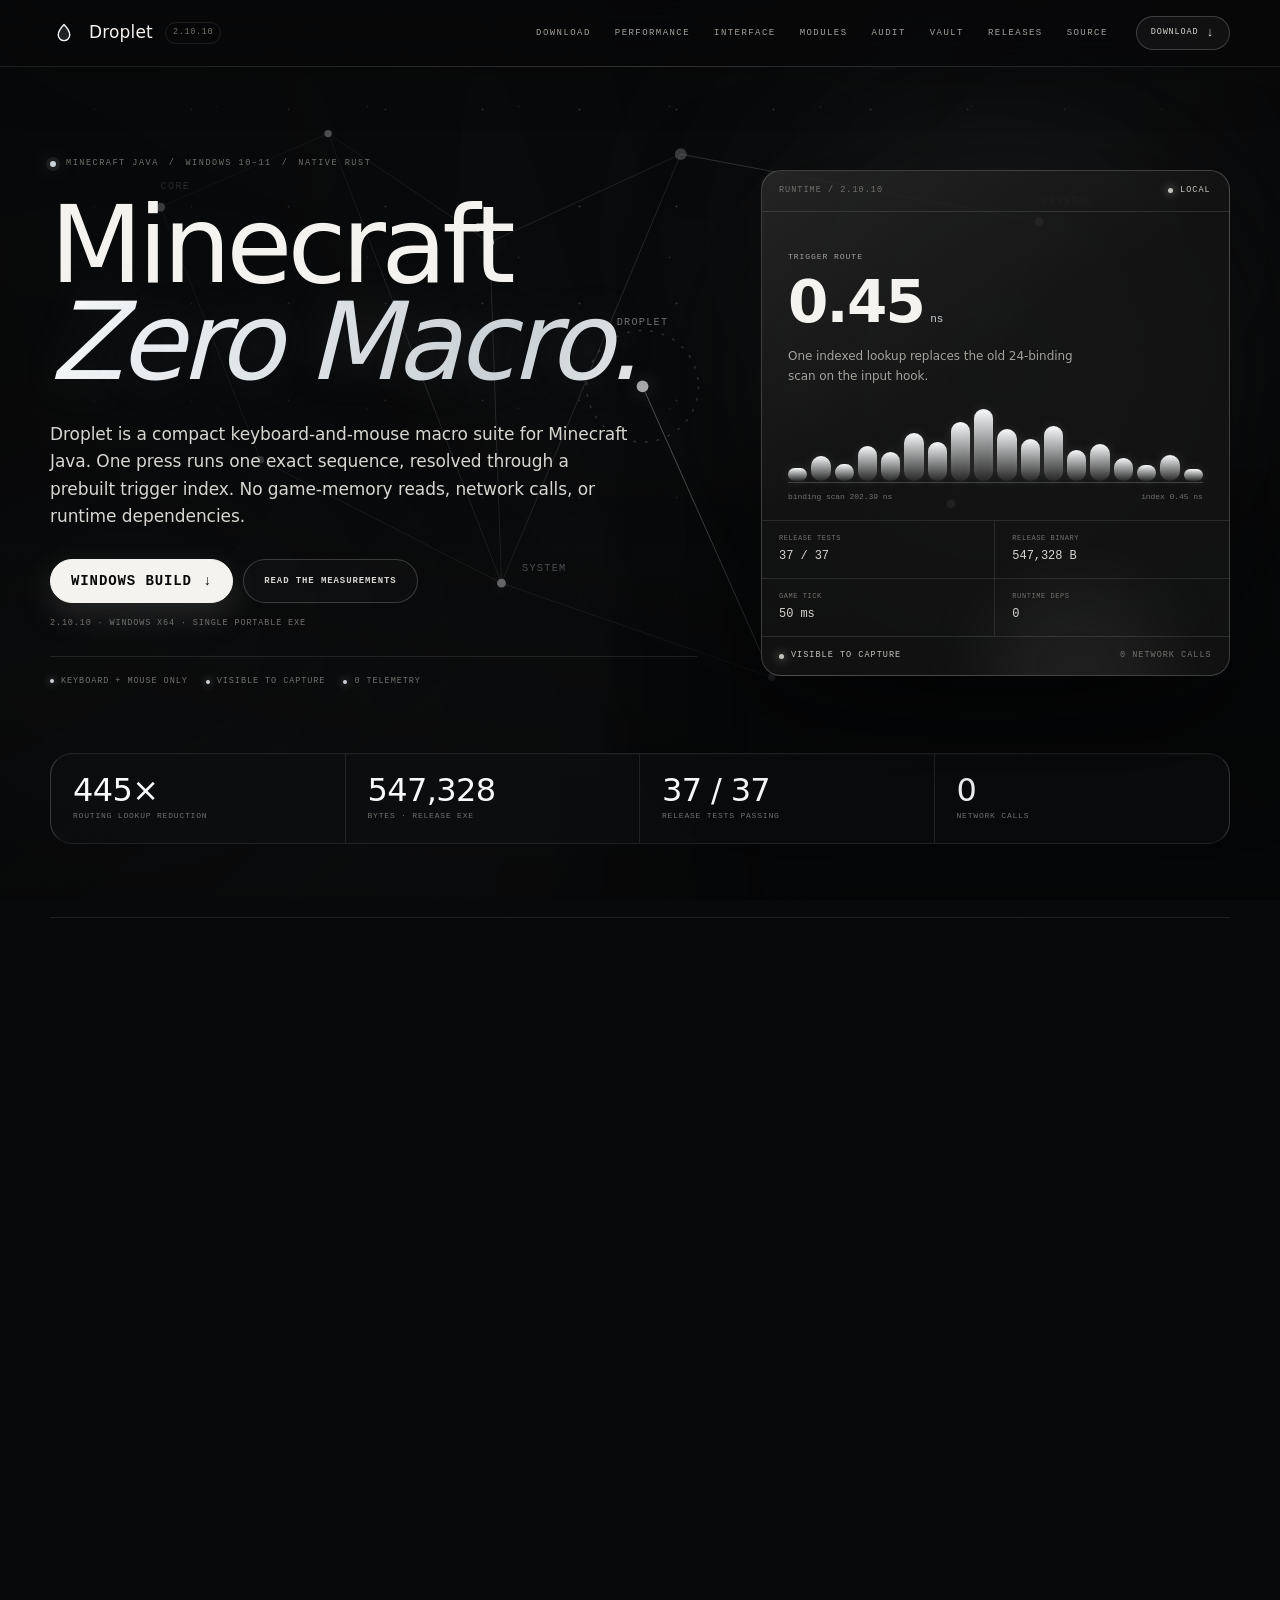
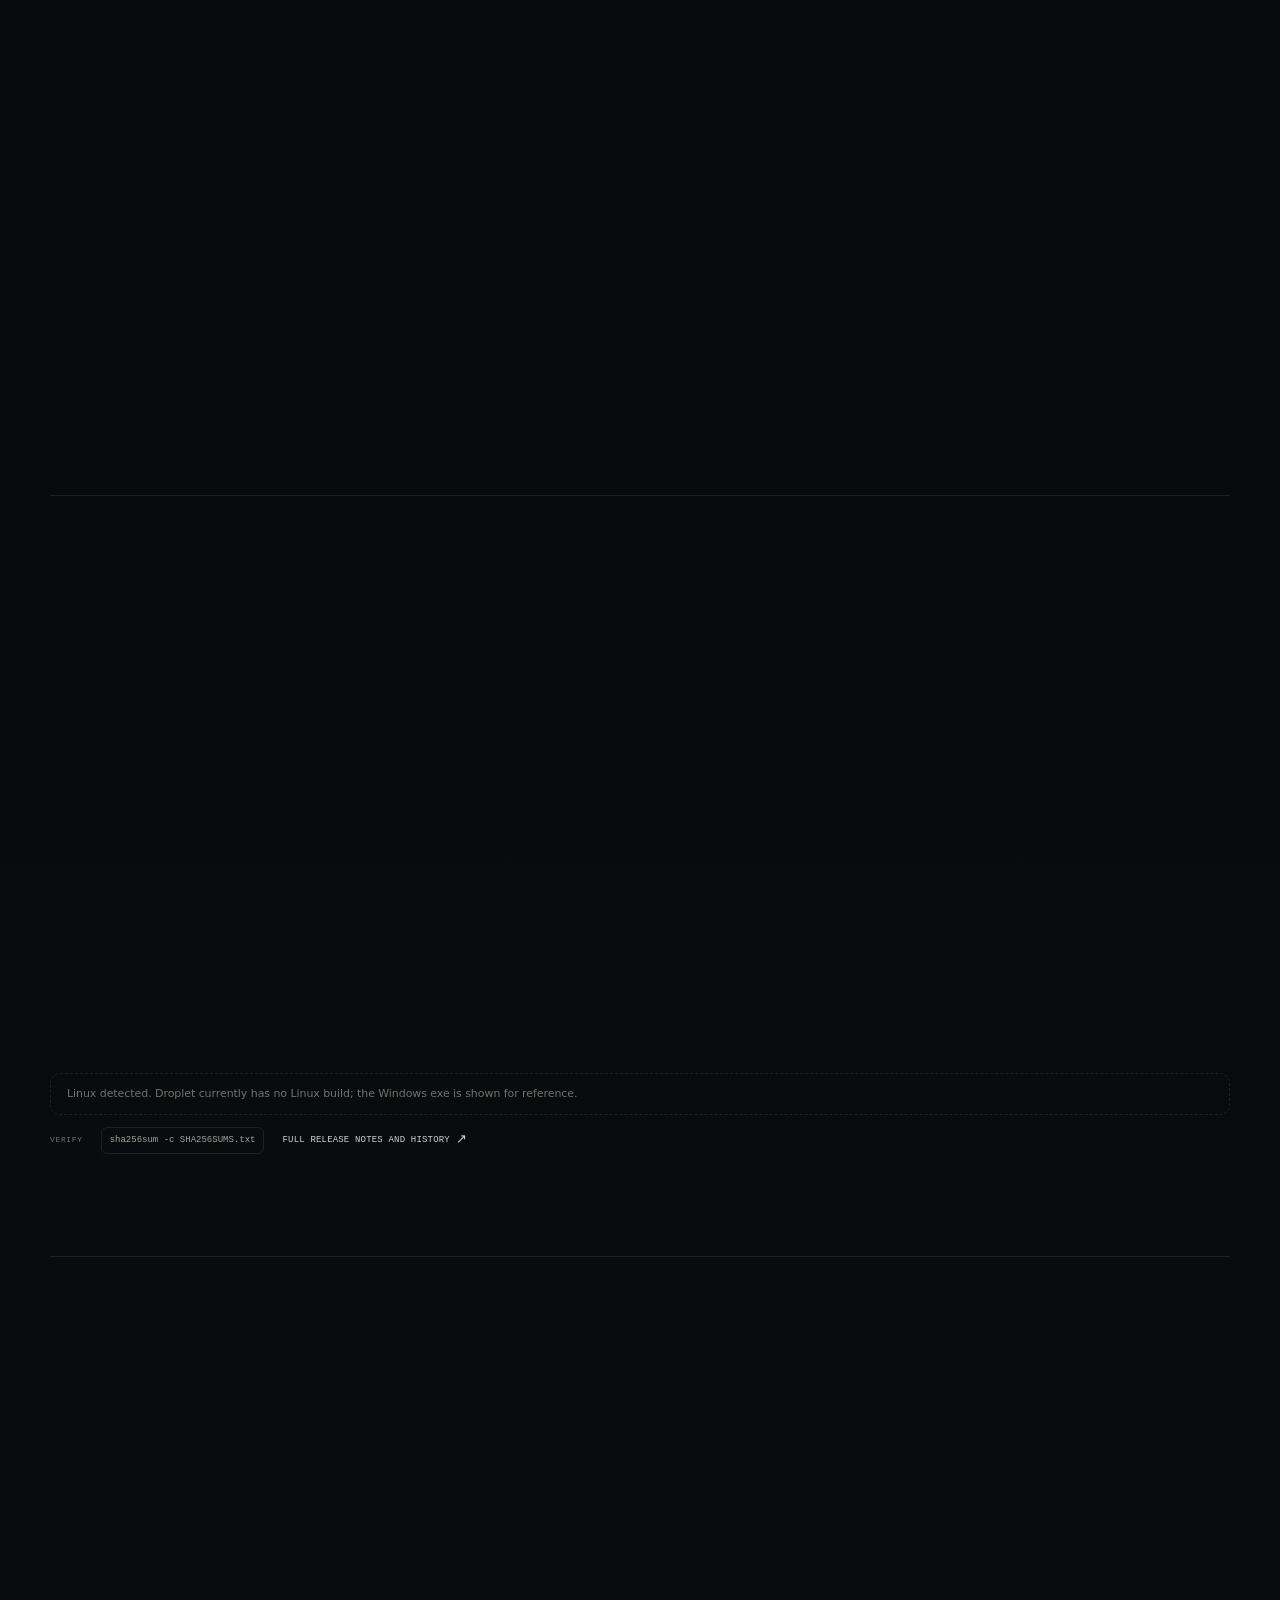
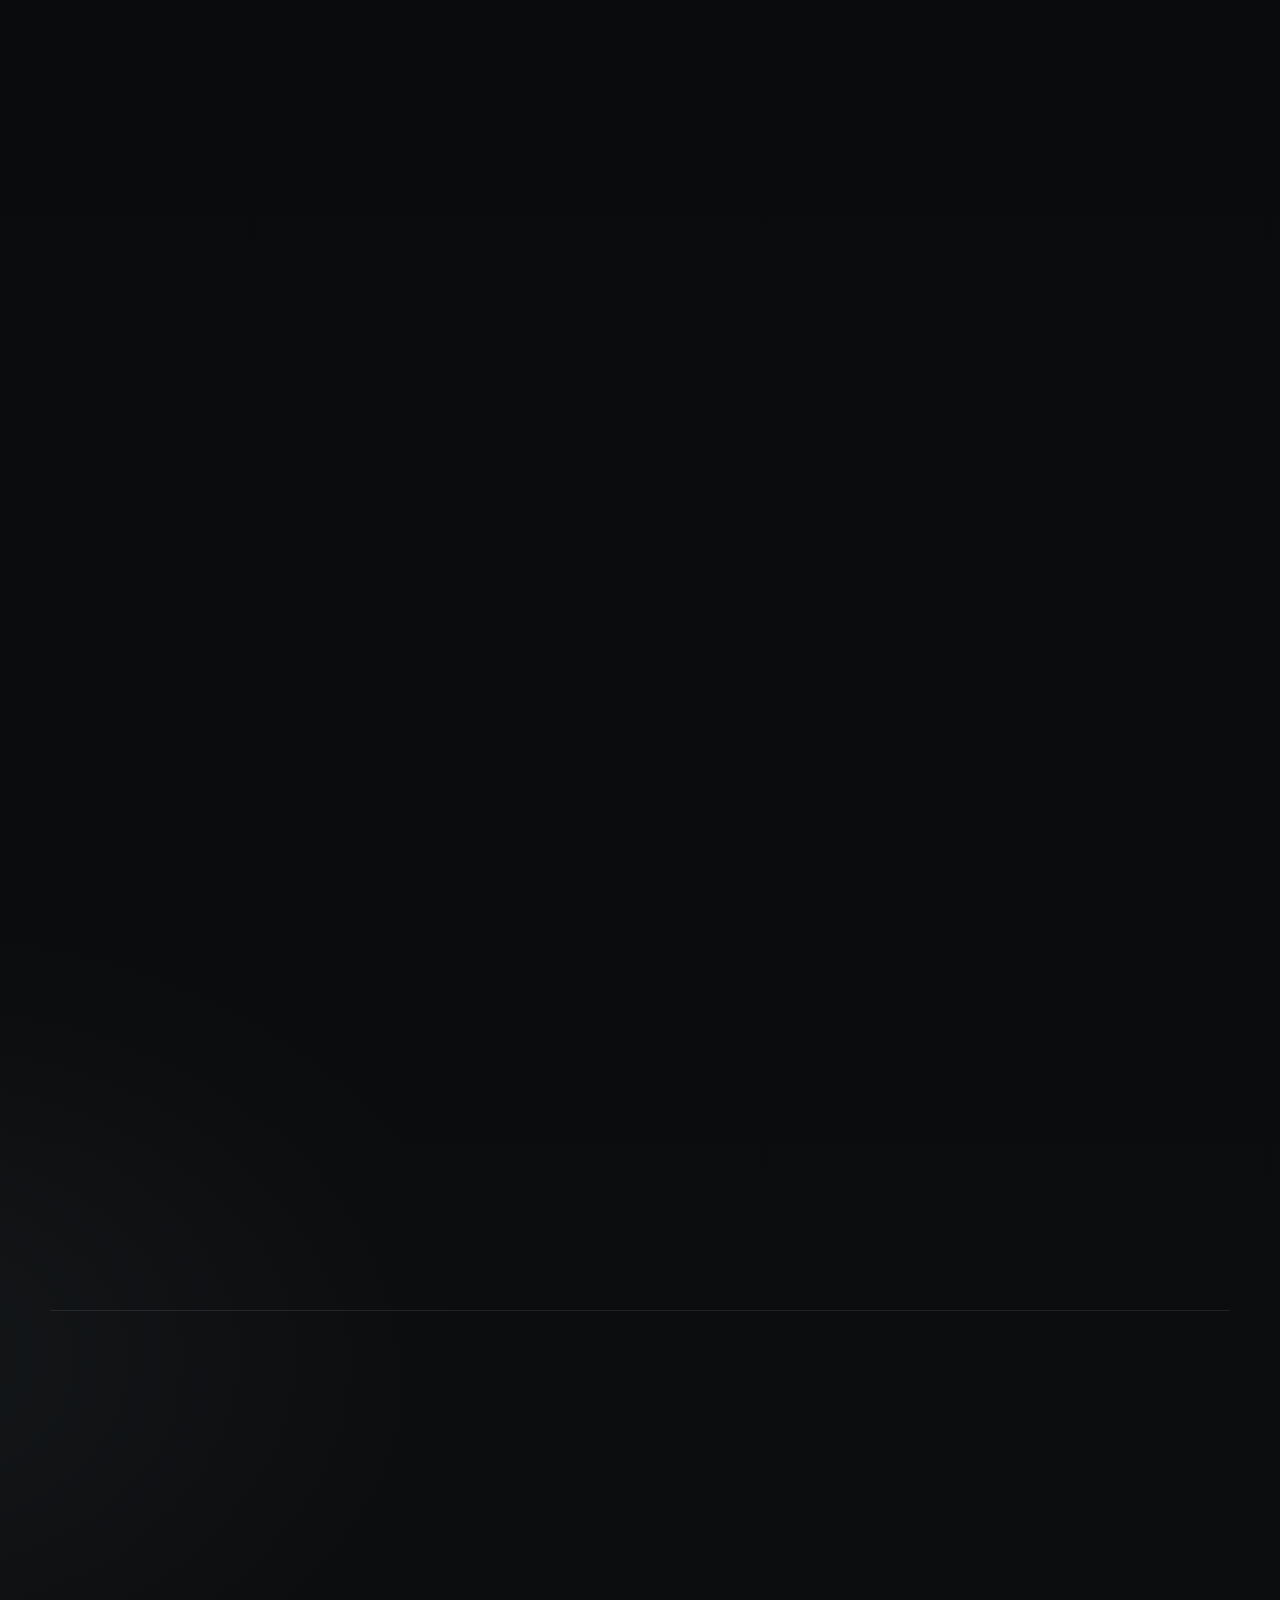
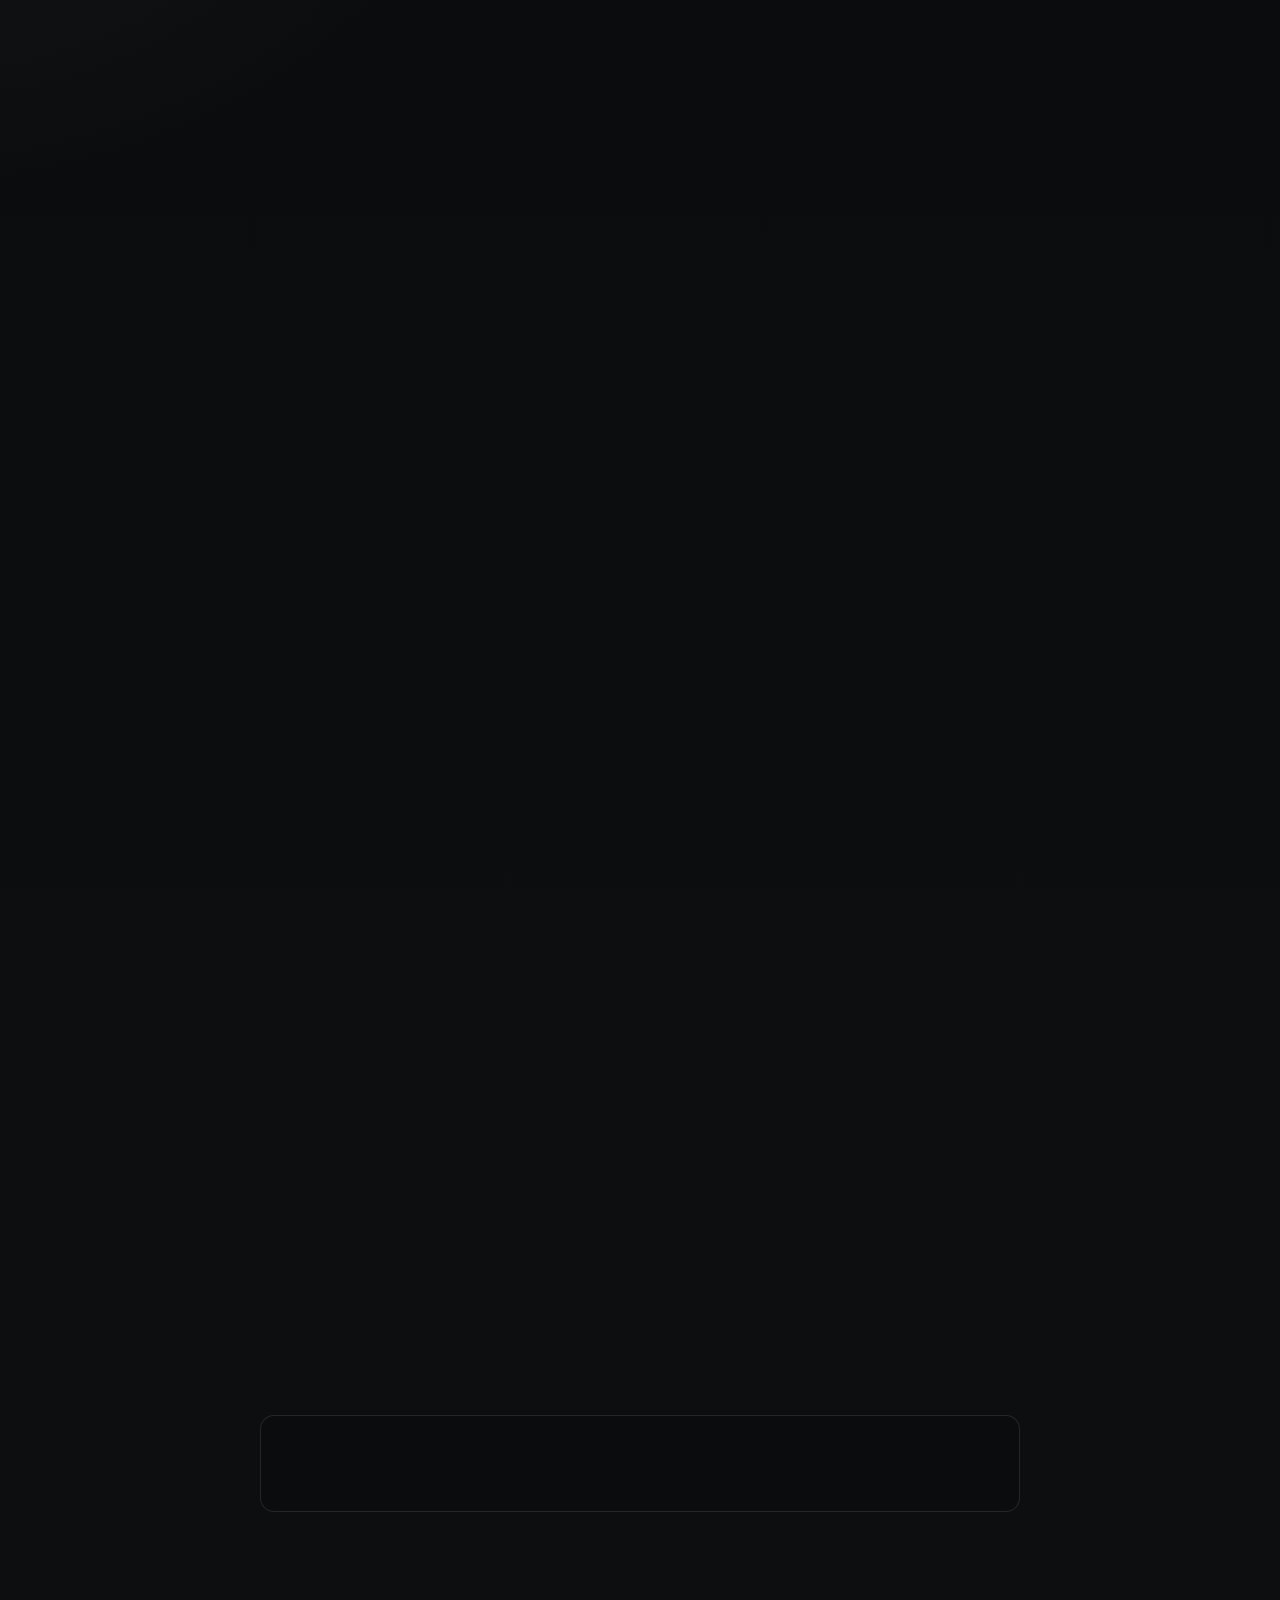
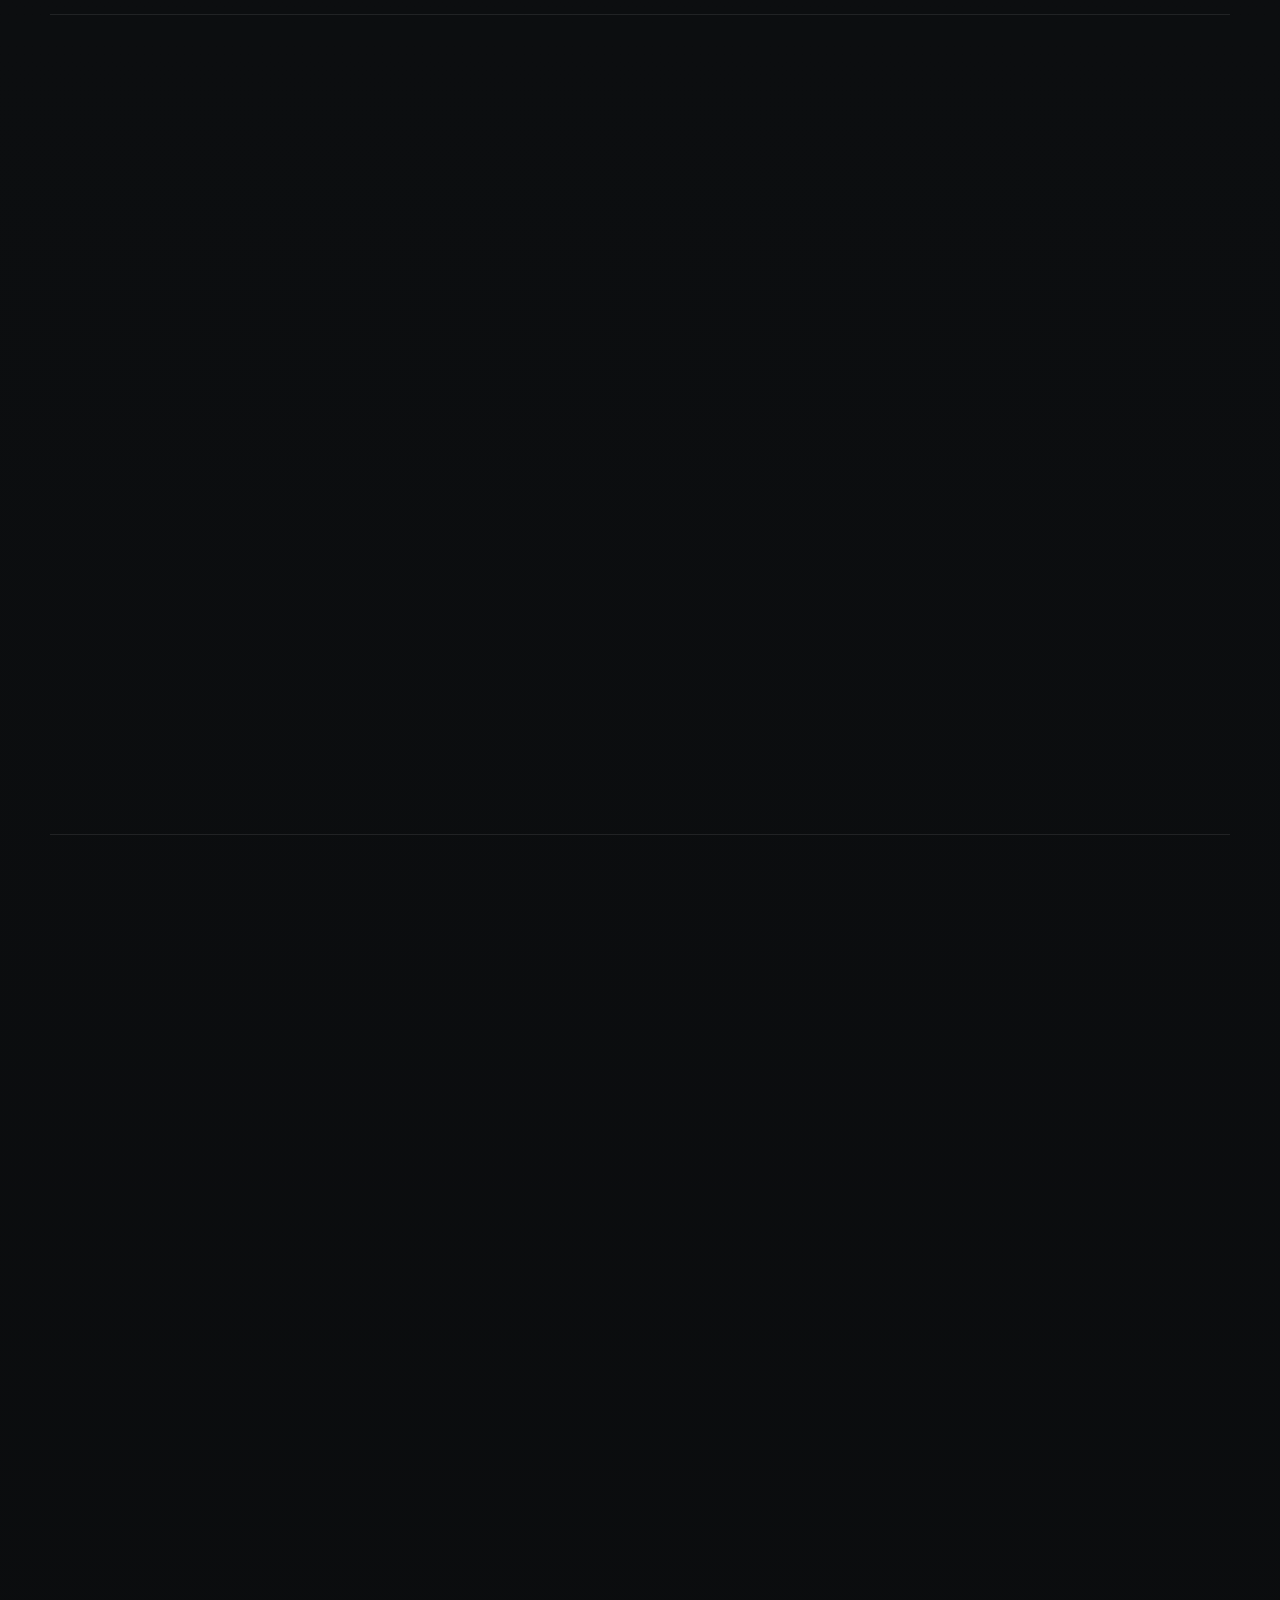
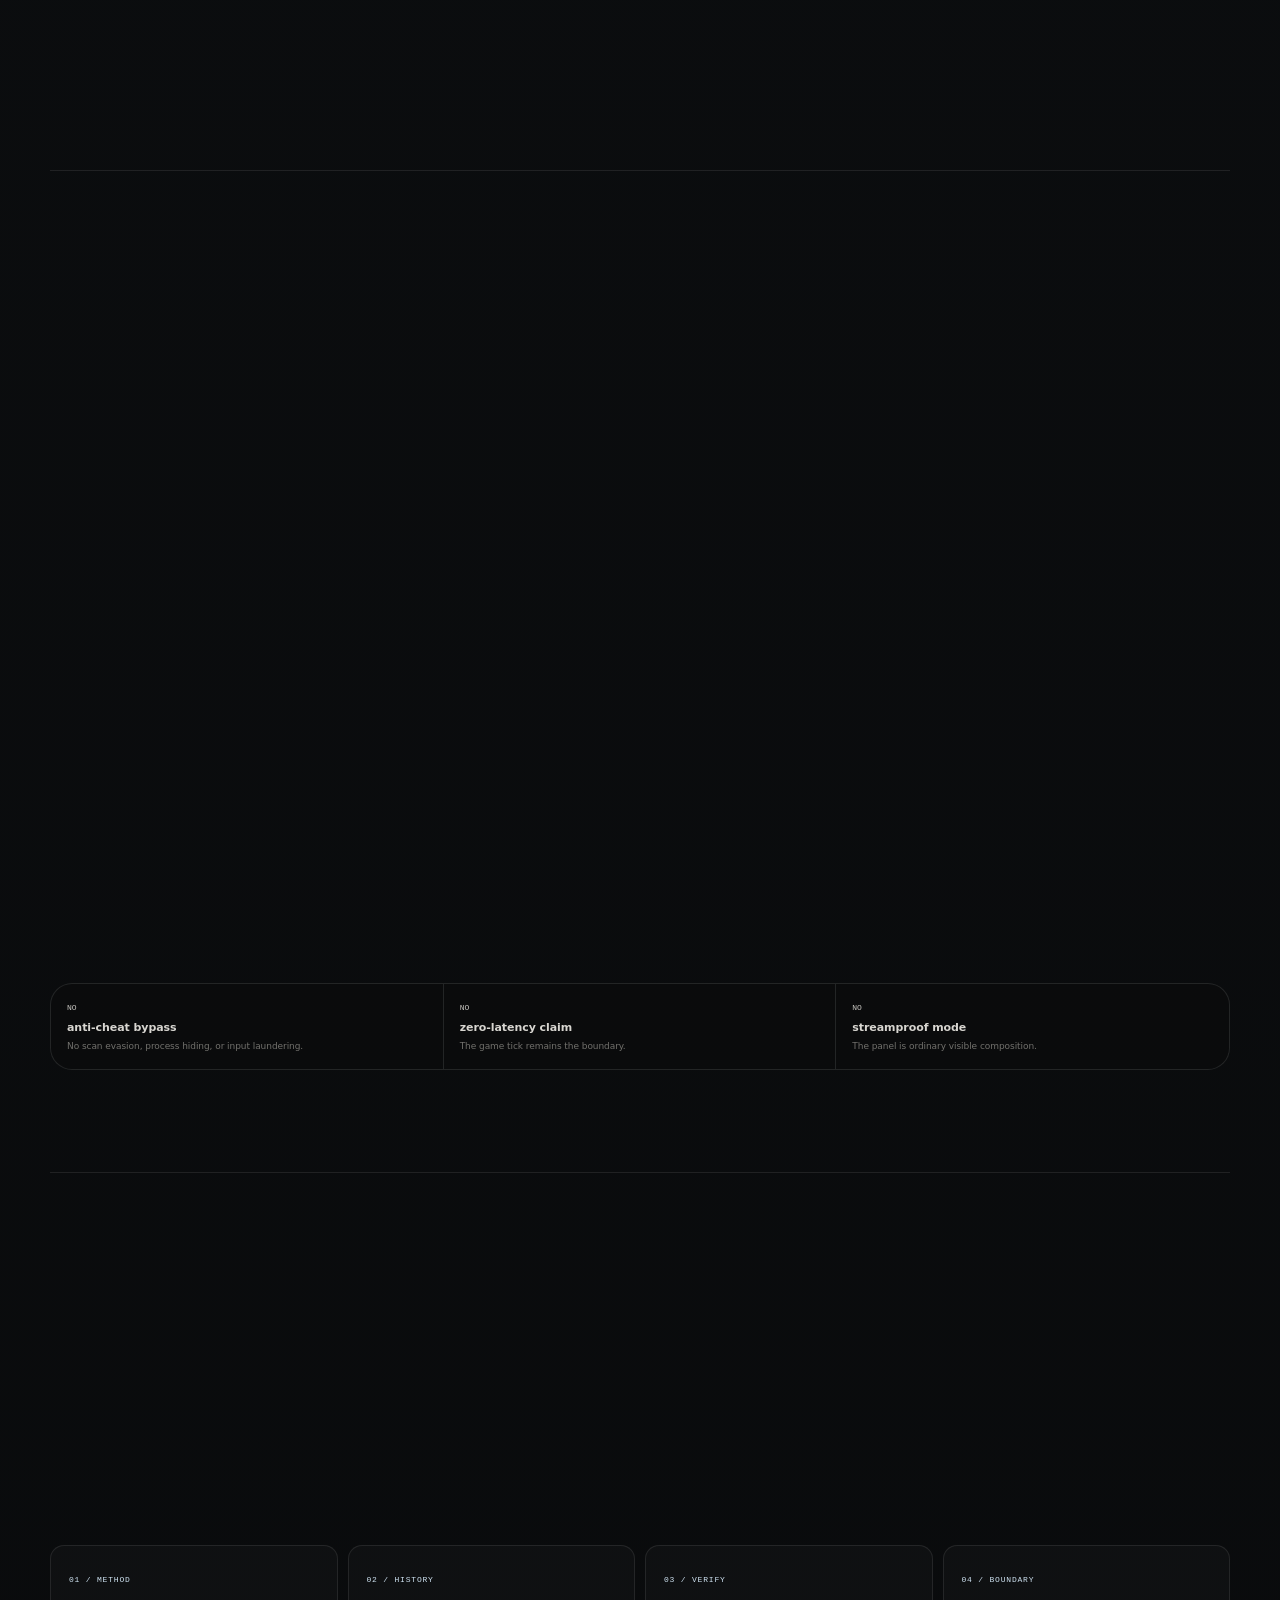
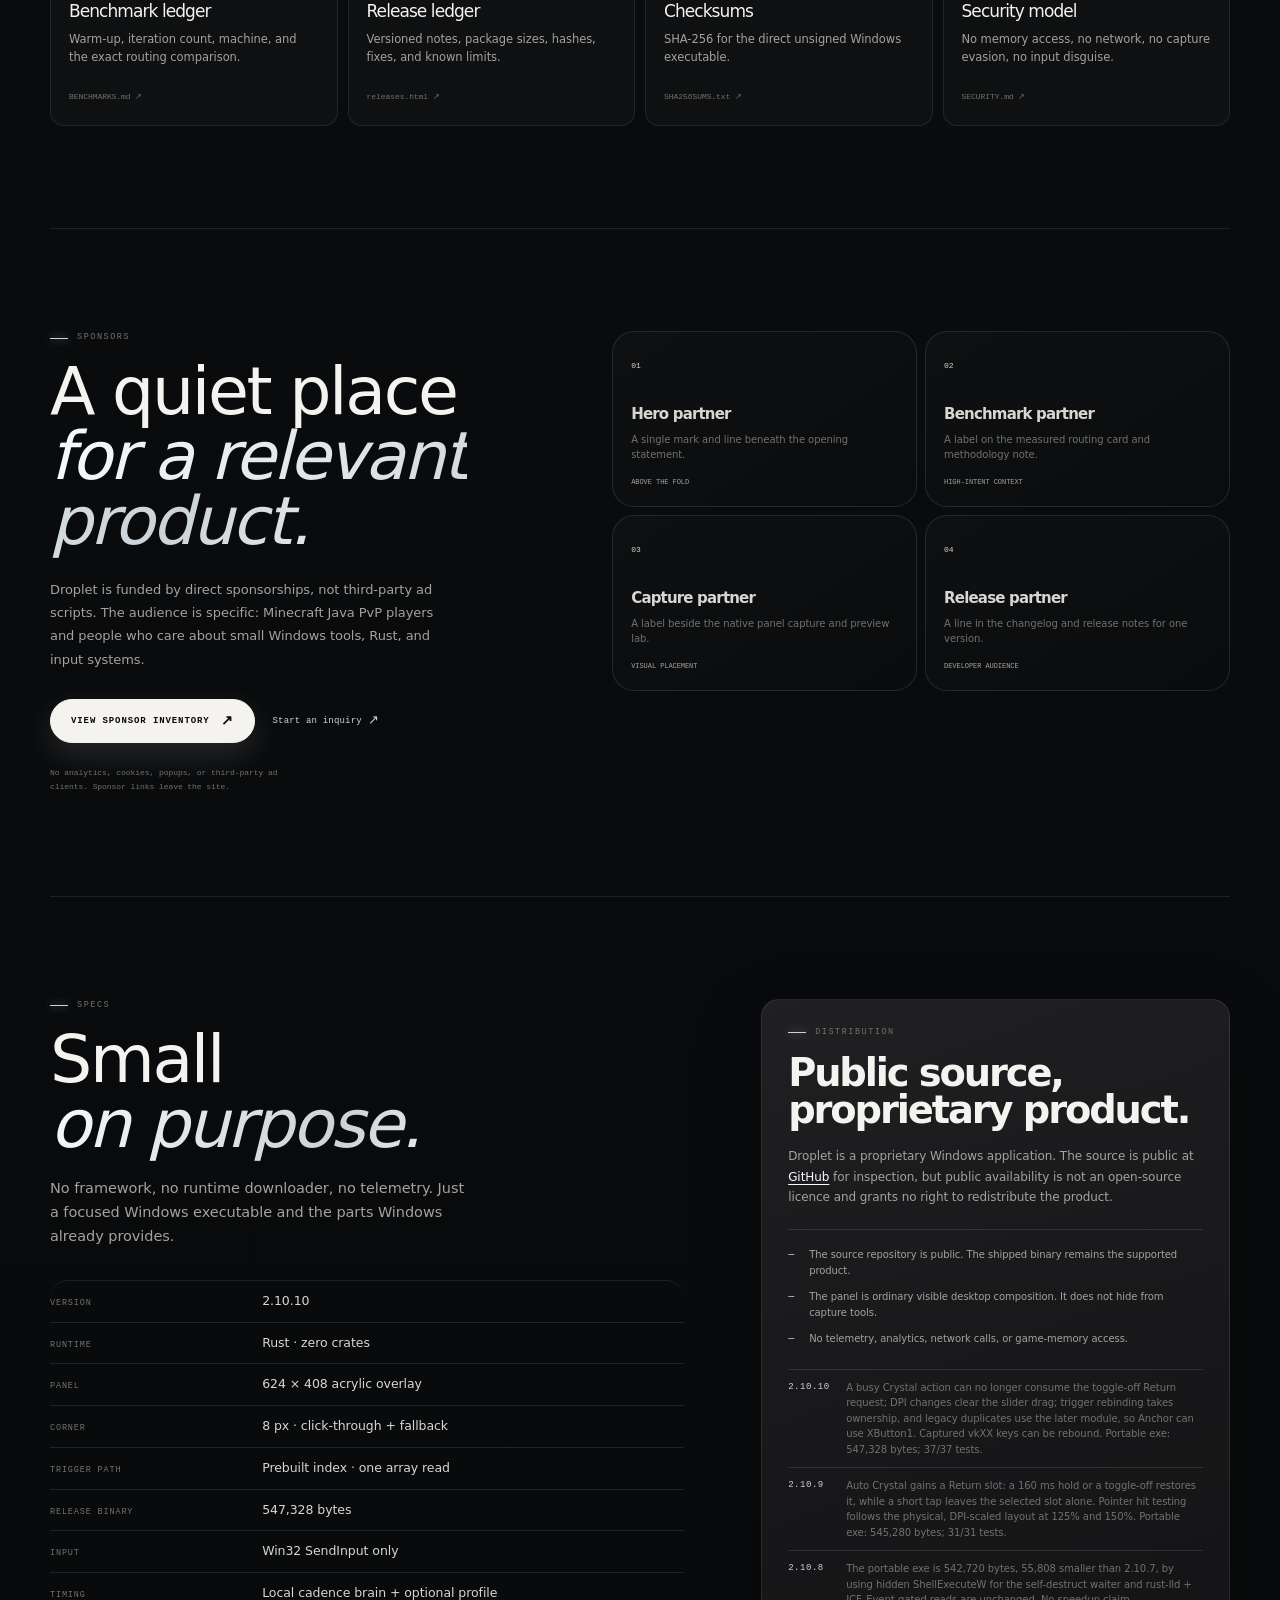
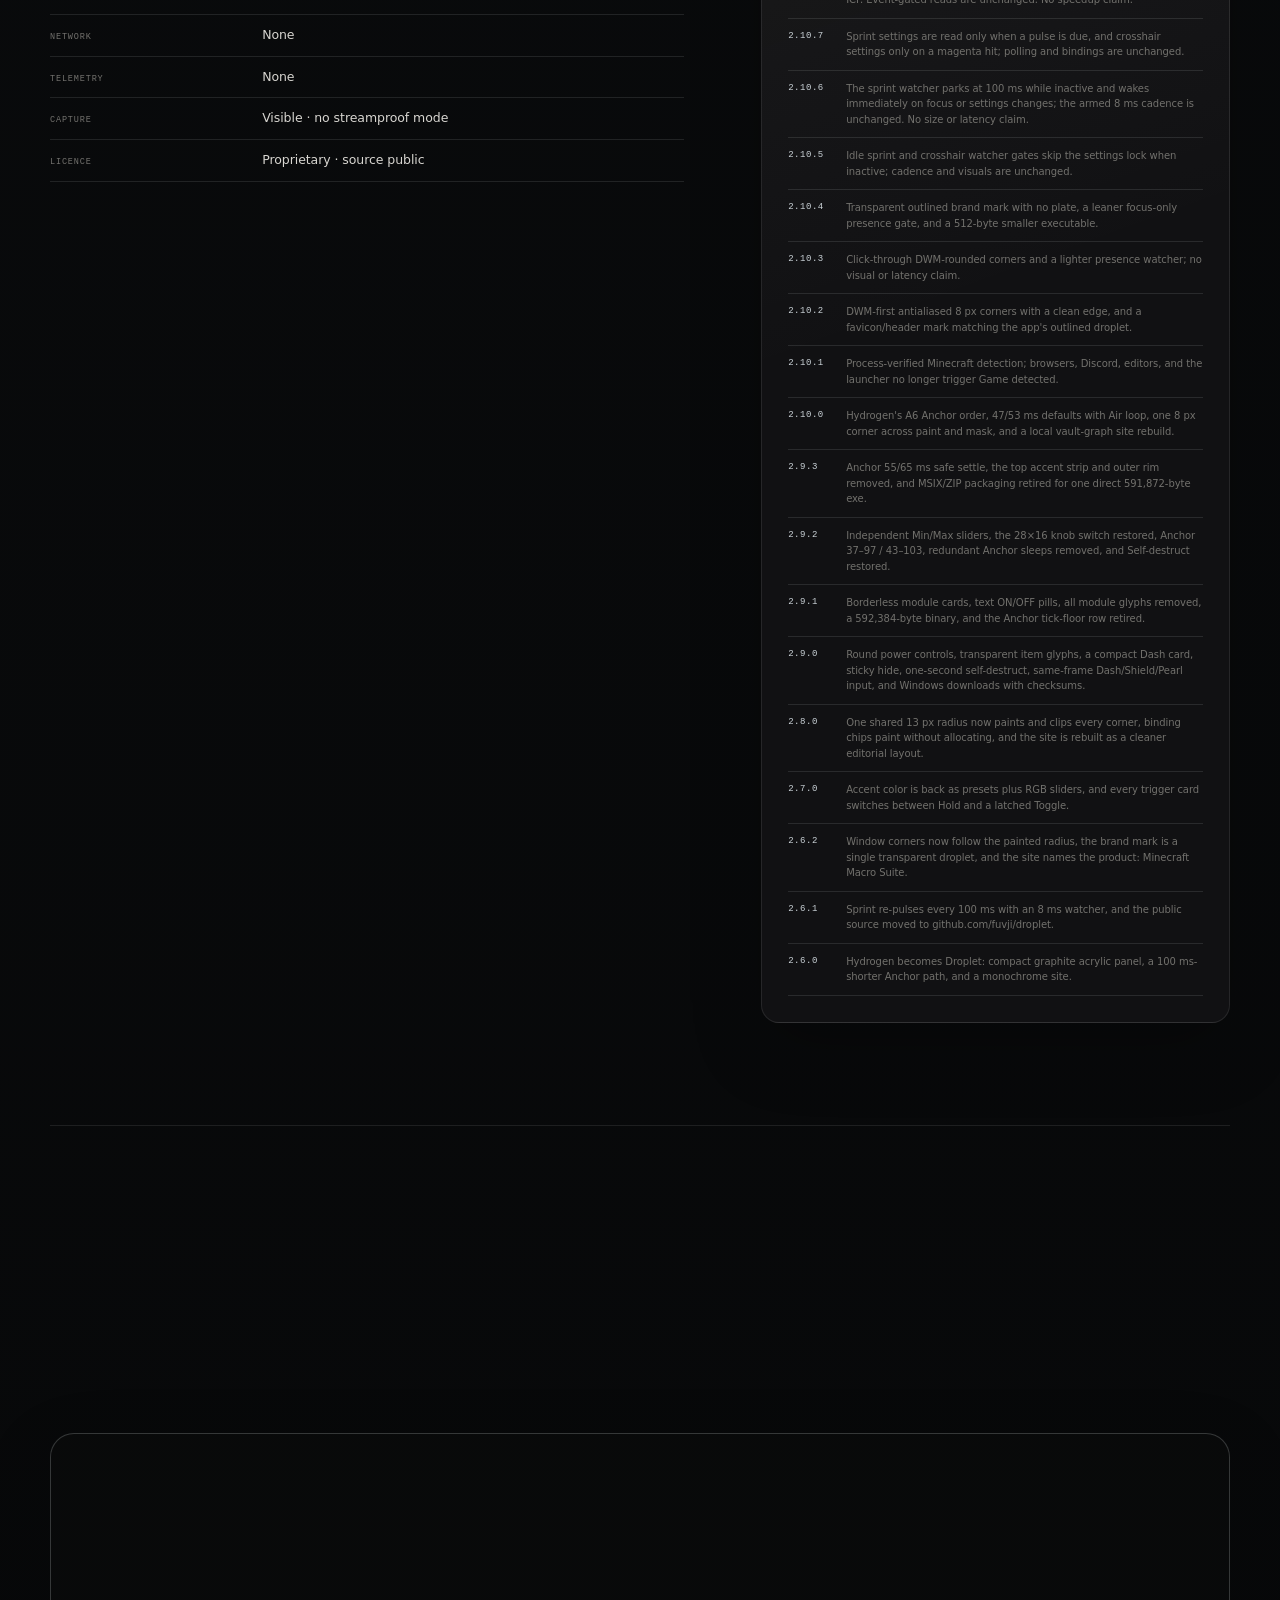
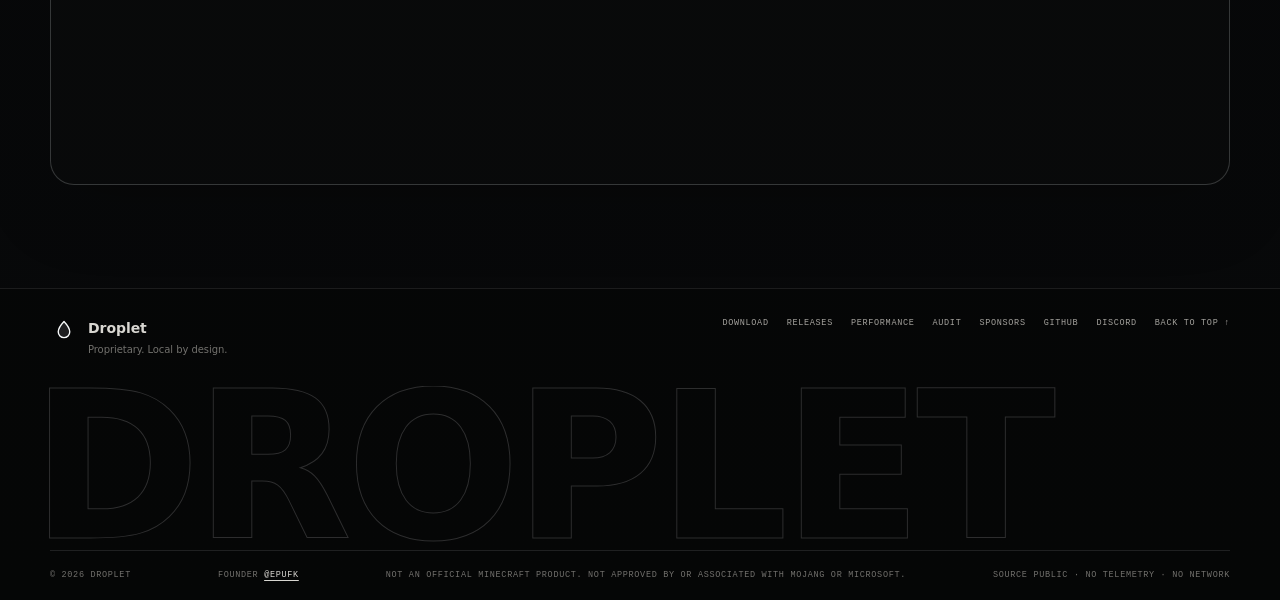
==== index.html @ ca45804f "Publish Droplet 2.10.10 site." ====
<!doctype html>
<html lang="en">
<head>
  <meta charset="utf-8">
  <meta name="viewport" content="width=device-width, initial-scale=1">
  <meta name="color-scheme" content="dark">
  <meta name="theme-color" content="#0a0a0b">
  <title>Droplet — Minecraft Zero Macro</title>
  <meta name="description" content="Droplet is a compact Windows keyboard-and-mouse macro suite for Minecraft Java: pre-indexed input routing, exact one-shot sequences, a native 624×408 panel, and no runtime dependencies.">
  <meta property="og:site_name" content="Droplet">
  <link rel="canonical" href="https://fuvji.github.io/droplet/">
  <meta property="og:type" content="website">
  <meta property="og:title" content="Droplet — Minecraft Zero Macro">
  <meta property="og:description" content="A compact, local Windows keyboard-and-mouse macro suite for Minecraft Java. Pre-indexed routing, exact sequences, no telemetry, no network calls, and no game-memory access.">
  <meta property="og:url" content="https://fuvji.github.io/droplet/">
  <meta property="og:image" content="https://fuvji.github.io/droplet/assets/droplet-core.png?v=2.10.10">
  <meta property="og:image:width" content="624">
  <meta property="og:image:height" content="408">
  <meta property="og:image:alt" content="The Droplet Minecraft Macro Suite Core panel at native 624 by 408 size.">
  <meta name="twitter:card" content="summary_large_image">
  <meta name="twitter:title" content="Droplet — Minecraft Zero Macro">
  <meta name="twitter:description" content="A compact, local Minecraft Java macro suite for Windows. Exact sequences, visible composition, no game-memory access.">
  <meta name="twitter:image" content="https://fuvji.github.io/droplet/assets/droplet-core.png?v=2.10.10">
  <link rel="icon" href="favicon.ico?v=2.10.10-2" type="image/x-icon" sizes="any">
  <link rel="icon" href="favicon.svg?v=2.10.10-2" type="image/svg+xml" sizes="any">
  <link rel="icon" href="assets/favicon-32.png?v=2.10.10-2" sizes="32x32" type="image/png">
  <link rel="icon" href="assets/favicon-16.png?v=2.10.10-2" sizes="16x16" type="image/png">
  <link rel="apple-touch-icon" href="apple-touch-icon.png?v=2.10.10-2" sizes="180x180" type="image/png">
  <link rel="apple-touch-icon-precomposed" href="apple-touch-icon.png?v=2.10.10-2" sizes="180x180" type="image/png">
  <link rel="mask-icon" href="favicon.svg?v=2.10.10-2" color="#f4f3ef">
  <link rel="manifest" href="site.webmanifest?v=2.10.10-2" type="application/manifest+json">
  <meta name="application-name" content="Droplet">
  <meta name="apple-mobile-web-app-title" content="Droplet">
  <link rel="alternate" type="text/plain" href="llms.txt" title="Droplet plain-text summary">
  <link rel="stylesheet" href="style.css?v=2.10.10-1">
  <link rel="stylesheet" href="refine.css?v=2.10.10-1">
  <link rel="stylesheet" href="vault.css?v=2.10.10">
  <link rel="stylesheet" href="motion.css?v=2.10.10-4">
  <script src="downloads.js" defer></script>
  <script src="motion.js?v=2.10.10-6" defer></script>
</head>
<body>
  <a class="skip-link" href="#main">Skip to content</a>
  <div class="ambient" aria-hidden="true">
    <span class="ambient-orb orb-a"></span>
    <span class="ambient-orb orb-b"></span>
    <span class="ambient-orb orb-c"></span>
  </div>

  <header class="site-header">
    <div class="wrap header-inner">
      <a class="brand" href="./" aria-label="Droplet home">
        <span class="brand-mark" aria-hidden="true"><svg viewBox="0 0 24 24"><path d="M12 2.7S5.7 9.4 5.7 14a6.3 6.3 0 0 0 12.6 0C18.3 9.4 12 2.7 12 2.7Z" fill="currentColor" fill-opacity=".11" stroke="currentColor" stroke-width="1.5" stroke-linejoin="round"/></svg></span>
        <span class="brand-name">Droplet</span>
        <span class="brand-version">2.10.10</span>
      </a>
      <nav class="site-nav" aria-label="Primary">
        <a href="#download">Download</a>
        <a href="#performance">Performance</a>
        <a href="#interface">Interface</a>
        <a href="#modules">Modules</a>
        <a href="#audit">Audit</a>
        <a href="#vault-graph">Vault</a>
        <a href="releases.html">Releases</a>
        <a href="https://github.com/fuvji/droplet">Source</a>
      </nav>
      <a class="header-action" href="#download">Download <span aria-hidden="true">↓</span></a>
    </div>
  </header>

  <main id="main">
    <section class="hero wrap" aria-labelledby="hero-title">
      <div class="hero-vault" aria-hidden="true">
        <svg viewBox="0 0 760 520" focusable="false">
          <g class="hv-line">
            <path d="M54 128 168 78 278 152 408 92 652 138"/>
            <path d="M54 128 122 300 286 384 408 92"/>
            <path d="M168 78 286 384"/>
            <path d="M278 152 286 384 470 448 652 138"/>
            <path d="M408 92 652 138 592 330 470 448"/>
            <path class="is-hot" d="M382 250 470 448"/>
          </g>
          <g class="hv-node">
            <circle class="hv-ring" cx="382" cy="250" r="38"/>
            <circle cx="382" cy="250" r="4"/>
            <circle cx="54" cy="128" r="3"/>
            <circle cx="168" cy="78" r="2.5"/>
            <circle cx="278" cy="152" r="3"/>
            <circle class="is-soft" cx="408" cy="92" r="4"/>
            <circle cx="652" cy="138" r="3"/>
            <circle class="is-soft" cx="122" cy="300" r="2.5"/>
            <circle cx="286" cy="384" r="3"/>
            <circle class="is-soft" cx="470" cy="448" r="2.5"/>
            <circle cx="592" cy="330" r="3"/>
            <text x="54" y="116">CORE</text>
            <text x="654" y="126">CRYSTAL</text>
            <text x="300" y="376">SYSTEM</text>
            <text x="382" y="208" text-anchor="middle">DROPLET</text>
          </g>
        </svg>
      </div>
      <div class="hero-copy">
        <p class="eyebrow"><span class="eyebrow-dot" aria-hidden="true"></span>Minecraft Java <span aria-hidden="true">/</span> Windows 10–11 <span aria-hidden="true">/</span> Native Rust</p>
        <h1 id="hero-title">Minecraft<br><em>Zero Macro.</em></h1>
        <p class="lede">Droplet is a compact keyboard-and-mouse macro suite for Minecraft Java. One press runs one exact sequence, resolved through a prebuilt trigger index. No game-memory reads, network calls, or runtime dependencies.</p>
        <div class="actions">
          <a class="button button-primary" href="downloads/droplet.exe" download data-download-primary><span data-download-label>Download exe</span> <span aria-hidden="true">↓</span></a>
          <a class="button button-quiet" href="#performance">Read the measurements</a>
        </div>
        <p class="hero-download-note">2.10.10 · Windows x64 · single portable exe</p>
        <ul class="hero-notes" aria-label="Product boundaries">
          <li>Keyboard + mouse only</li>
          <li>Visible to capture</li>
          <li>0 telemetry</li>
        </ul>
      </div>

      <aside class="console-card" aria-label="Droplet 2.10.10 runtime card">
        <div class="console-head">
          <span>Runtime / 2.10.10</span>
          <span class="status-live"><i aria-hidden="true"></i>Local</span>
        </div>
        <div class="console-main">
          <span class="console-label">Trigger route</span>
          <div class="console-value">0.45<small>ns</small></div>
          <p>One indexed lookup replaces the old 24-binding scan on the input hook.</p>
          <div class="signal-bars" aria-hidden="true">
            <i class="sh18"></i><i class="sh34"></i><i class="sh24"></i><i class="sh48"></i>
            <i class="sh40"></i><i class="sh66"></i><i class="sh54"></i><i class="sh82"></i>
            <i class="sh100"></i><i class="sh72"></i><i class="sh58"></i><i class="sh76"></i>
            <i class="sh43"></i><i class="sh51"></i><i class="sh32"></i><i class="sh22"></i>
            <i class="sh36"></i><i class="sh16"></i>
          </div>
          <div class="signal-caption"><span>binding scan 202.39 ns</span><span>index 0.45 ns</span></div>
        </div>
        <dl class="console-grid">
          <div><dt>Release tests</dt><dd>37 / 37</dd></div>
          <div><dt>Release binary</dt><dd>547,328 B</dd></div>
          <div><dt>Game tick</dt><dd>50 ms</dd></div>
          <div><dt>Runtime deps</dt><dd>0</dd></div>
        </dl>
        <div class="console-foot">
          <span><i aria-hidden="true"></i>Visible to capture</span>
          <span>0 network calls</span>
        </div>
      </aside>
    </section>

    <section class="proof-rail wrap" aria-label="Measured release facts">
      <div><strong>445×</strong><span>routing lookup reduction</span></div>
      <div><strong>547,328</strong><span>bytes · release exe</span></div>
      <div><strong>37 / 37</strong><span>release tests passing</span></div>
      <div><strong>0</strong><span>network calls</span></div>
    </section>

    <aside class="partner-rail wrap" aria-label="Open partner slot">
      <div class="partner-copy">
        <span class="partner-kicker">Partner slot</span>
        <p>Reach Minecraft PvP players and Rust/Windows tooling developers without trackers or popups.</p>
      </div>
      <a class="text-link" href="sponsors.html">Open sponsor inventory <span aria-hidden="true">↗</span></a>
    </aside>

    <section class="section wrap vault-section" id="vault-graph" aria-labelledby="vault-graph-title">
      <div class="section-head vault-head">
        <div>
          <p class="section-tag"><span aria-hidden="true"></span>Vault graph</p>
          <h2 id="vault-graph-title">A local graph,<br><em>not a cloud.</em></h2>
          <div class="vault-kicker">
            <span><i aria-hidden="true"></i>All modules</span>
            <span>Drawn inline</span>
            <span>No outbound edges</span>
          </div>
        </div>
        <p class="section-lede">An Obsidian-style map of the shipped modules. Every node is a local panel; every edge is a sequence Droplet already runs. The graph is inline SVG and CSS, with no graph library, remote font, or analytics.</p>
      </div>
      <div class="vault-shell">
        <div class="vault-toolbar">
          <span><i aria-hidden="true"></i>Vault / 2.10.10</span>
          <span>Nodes 13</span>
          <span>Edges 18</span>
          <span>Outbound 0</span>
        </div>
        <div class="vault-canvas">
          <svg class="vault-map" viewBox="0 0 1040 540" role="img" aria-labelledby="vault-map-title">
            <title id="vault-map-title">Droplet's local vault graph: one engine connected to Core, Crystal, Assist, and System modules.</title>
            <defs>
              <radialGradient id="vault-core-glow" cx="50%" cy="50%" r="50%">
                <stop offset="0" stop-color="#f5f6f8" stop-opacity=".18"/>
                <stop offset="1" stop-color="#f5f6f8" stop-opacity="0"/>
              </radialGradient>
            </defs>
            <ellipse class="vault-orbit" cx="520" cy="270" rx="356" ry="196"/>
            <ellipse class="vault-orbit" cx="520" cy="270" rx="270" ry="320" transform="rotate(34 520 270)"/>
            <g class="vault-links">
              <path class="vault-link is-hot" d="M520 270 C430 220 350 180 270 148"/>
              <path class="vault-link" d="M520 270 C390 300 270 300 150 300"/>
              <path class="vault-link" d="M520 270 C440 350 360 400 300 430"/>
              <path class="vault-link is-hot" d="M520 270 C620 200 700 160 800 138"/>
              <path class="vault-link is-hot" d="M520 270 C590 250 640 240 690 238"/>
              <path class="vault-link" d="M800 138 C850 190 890 230 912 270"/>
              <path class="vault-link" d="M520 270 C590 330 640 380 690 420"/>
              <path class="vault-link" d="M520 270 C660 320 770 350 868 380"/>
              <path class="vault-link" d="M690 420 C760 440 810 450 858 466"/>
              <path class="vault-link" d="M520 270 C490 340 450 400 420 452"/>
              <path class="vault-link" d="M520 270 C520 360 520 440 520 500"/>
              <path class="vault-link" d="M520 270 C490 210 450 140 410 92"/>
              <path class="vault-link" d="M800 138 C780 170 720 200 690 238"/>
              <path class="vault-link" d="M270 148 C300 240 360 380 420 452"/>
              <path class="vault-link" d="M300 430 C380 470 450 490 520 500"/>
              <path class="vault-link" d="M912 270 C900 320 890 350 868 380"/>
              <path class="vault-link" d="M690 238 C650 190 560 140 410 92"/>
              <path class="vault-link" d="M868 380 C870 420 864 450 858 466"/>
            </g>
            <circle class="vault-glow" cx="520" cy="270" r="145"/>
            <g class="vault-node is-core" transform="translate(520 270)">
              <circle class="vault-halo" r="76"/>
              <circle class="vault-ring" r="47"/>
              <circle class="vault-dot" r="4"/>
              <text class="vault-label" y="-2" text-anchor="middle">DROPLET</text>
              <text class="vault-sub" y="16" text-anchor="middle">LOCAL ENGINE</text>
            </g>
            <g class="vault-node is-hot" transform="translate(270 148)">
              <circle class="vault-halo" r="24"/><circle class="vault-ring" r="14"/><circle class="vault-dot" r="3"/>
              <text class="vault-label" y="-26" text-anchor="middle">CORE</text>
            </g>
            <g class="vault-node" transform="translate(150 300)">
              <circle class="vault-halo" r="22"/><circle class="vault-ring" r="12"/><circle class="vault-dot" r="2.5"/>
              <text class="vault-label" y="-24" text-anchor="middle">HASH</text>
            </g>
            <g class="vault-node" transform="translate(300 430)">
              <circle class="vault-halo" r="24"/><circle class="vault-ring" r="14"/><circle class="vault-dot" r="3"/>
              <text class="vault-label" y="-26" text-anchor="middle">SYSTEM</text>
            </g>
            <g class="vault-node is-hot" transform="translate(800 138)">
              <circle class="vault-halo" r="26"/><circle class="vault-ring" r="15"/><circle class="vault-dot" r="3"/>
              <text class="vault-label" y="-28" text-anchor="middle">CRYSTAL</text>
            </g>
            <g class="vault-node" transform="translate(690 238)">
              <circle class="vault-halo" r="23"/><circle class="vault-ring" r="13"/><circle class="vault-dot" r="3"/>
              <text class="vault-label" y="-25" text-anchor="middle">ANCHOR</text>
            </g>
            <g class="vault-node" transform="translate(912 270)">
              <circle class="vault-halo" r="22"/><circle class="vault-ring" r="12"/><circle class="vault-dot" r="2.5"/>
              <text class="vault-label" y="-24" text-anchor="middle">PEARL</text>
            </g>
            <g class="vault-node" transform="translate(690 420)">
              <circle class="vault-halo" r="23"/><circle class="vault-ring" r="13"/><circle class="vault-dot" r="3"/>
              <text class="vault-label" y="-25" text-anchor="middle">TOTEM</text>
            </g>
            <g class="vault-node" transform="translate(868 380)">
              <circle class="vault-halo" r="22"/><circle class="vault-ring" r="12"/><circle class="vault-dot" r="2.5"/>
              <text class="vault-label" y="-24" text-anchor="middle">ASSIST</text>
            </g>
            <g class="vault-node" transform="translate(858 466)">
              <circle class="vault-halo" r="21"/><circle class="vault-ring" r="11"/><circle class="vault-dot" r="2.5"/>
              <text class="vault-label" y="-23" text-anchor="middle">TIMING</text>
            </g>
            <g class="vault-node" transform="translate(420 452)">
              <circle class="vault-halo" r="21"/><circle class="vault-ring" r="11"/><circle class="vault-dot" r="2.5"/>
              <text class="vault-label" y="-23" text-anchor="middle">INPUT</text>
            </g>
            <g class="vault-node" transform="translate(520 500)">
              <circle class="vault-halo" r="20"/><circle class="vault-ring" r="10"/><circle class="vault-dot" r="2.5"/>
              <text class="vault-label" y="-22" text-anchor="middle">AUDIT</text>
            </g>
            <g class="vault-node" transform="translate(410 92)">
              <circle class="vault-halo" r="21"/><circle class="vault-ring" r="11"/><circle class="vault-dot" r="2.5"/>
              <text class="vault-label" y="-23" text-anchor="middle">DASH</text>
            </g>
          </svg>
        </div>
        <div class="vault-legend">
          <span>Engine</span><span>Module group</span><span>Local sequence</span><span>No remote nodes</span>
        </div>
        <p class="vault-note">The graph is a map of shipped code, not a service diagram. Droplet has no server, account, telemetry, or outbound edge.</p>
      </div>
    </section>

    <section class="section wrap" id="download" aria-labelledby="download-title">
      <div class="section-head">
        <div>
          <p class="section-tag"><span aria-hidden="true"></span>Download</p>
          <h2 id="download-title">Take the<br><em>small build.</em></h2>
        </div>
        <p class="section-lede">One direct executable and nothing else. No installer, package registration, runtime downloader, account, or telemetry. The executable is 547,328 bytes and runs locally.</p>
      </div>

      <div class="download-grid" data-platform-grid>
        <article class="download-card is-current" data-os="windows">
          <div class="download-head"><span class="download-icon">WIN</span><span class="download-state">Available now</span></div>
          <h3>Windows 10 / 11</h3>
          <p>x64 portable. Download <code>droplet.exe</code> and run it. No installer, package registration, or admin rights.</p>
          <div class="download-actions">
            <a class="button button-primary" href="downloads/droplet.exe" download>Download exe <span aria-hidden="true">↓</span></a>
            <a class="text-link" href="downloads/SHA256SUMS.txt">Checksums <span aria-hidden="true">↗</span></a>
          </div>
          <small>547,328 B · single exe · no MSIX or ZIP</small>
        </article>
        <article class="download-card is-muted" data-os="linux">
          <div class="download-head"><span class="download-icon">LNX</span><span class="download-state is-pending">Port tracked</span></div>
          <h3>Linux</h3>
          <p>The hook, window, and GDI+ paint layers are Win32-specific. A real port is a separate engineering project, not a repackaged binary.</p>
          <div class="download-actions"><a class="text-link" href="https://github.com/fuvji/droplet/issues/new?title=Linux%20port" rel="noopener">Track the port <span aria-hidden="true">↗</span></a></div>
          <small>No .deb, AppImage, or .tar.gz is published because no Linux build exists.</small>
        </article>
        <article class="download-card is-muted" data-os="macos">
          <div class="download-head"><span class="download-icon">MAC</span><span class="download-state is-pending">Port tracked</span></div>
          <h3>macOS</h3>
          <p>No Cocoa screen, event tap, or Quartz paint layer exists yet. The Windows build is not relabeled as a Mac build.</p>
          <div class="download-actions"><a class="text-link" href="https://github.com/fuvji/droplet/issues/new?title=macOS%20port" rel="noopener">Track the port <span aria-hidden="true">↗</span></a></div>
          <small>No .dmg, .zip, or .img is published because no macOS build exists.</small>
        </article>
      </div>
      <p class="download-note" data-platform-note>Droplet ships a Windows x64 build. This page checks your platform locally and never sends it anywhere.</p>
      <div class="download-verify">
        <span>Verify</span><code>sha256sum -c SHA256SUMS.txt</code>
        <a class="text-link" href="releases.html">Full release notes and history <span aria-hidden="true">↗</span></a>
      </div>
    </section>

    <section class="section wrap" id="performance" aria-labelledby="performance-title">
      <div class="section-head">
        <div>
          <p class="section-tag"><span aria-hidden="true"></span>Performance</p>
          <h2 id="performance-title">One read.<br><em>Not twenty-four.</em></h2>
        </div>
        <p class="section-lede">The hook used to ask the same question for every event: does this binding match? The indexed route builds the answer once, when settings change, and keeps the event path to a single indexed lookup.</p>
      </div>

      <div class="performance-layout">
        <figure class="benchmark-card">
          <div class="card-head"><span>Trigger routing / microbenchmark</span><span>Release build</span></div>
          <div class="benchmark-body">
            <div class="benchmark-row">
              <div class="bench-label"><span>Binding scan</span><small>old path</small></div>
              <div class="bench-track"><i class="bar-full"></i></div>
              <strong>202.39 <small>ns</small></strong>
            </div>
            <div class="benchmark-row is-fast">
              <div class="bench-label"><span>Indexed route</span><small>2.10.10</small></div>
              <div class="bench-track"><i class="bar-thin"></i></div>
              <strong>0.45 <small>ns</small></strong>
            </div>
            <div class="benchmark-summary">
              <strong>445×</strong>
              <span>less time in the routing decision. Same event. Same process.</span>
            </div>
            <div class="bench-axis" aria-hidden="true"><span>1 ns</span><span>10 ns</span><span>100 ns</span><span>1 µs</span></div>
            <p class="bench-note">Log scale. The indexed route is 445× shorter, but this is the routing decision only — not input, game-tick, or hit latency.</p>
          </div>
          <figcaption>1,000,000 lookups per path · AMD Ryzen 7 5700G · release profile. This measures routing only, not end-to-end input or game latency.</figcaption>
        </figure>

        <div class="performance-copy">
          <h3>The index is built once.<br>The hook stays thin.</h3>
          <p>Bindings are parsed when settings publish, not when a key goes down. The resulting table is read by the low-level hook without scanning strings, and it is rebuilt whenever a binding changes.</p>
          <div class="mini-stats">
            <div><strong>0</strong><span>allocations added to the event route</span></div>
            <div><strong>1</strong><span>array read to resolve a key</span></div>
            <div><strong>50 ms</strong><span>the real tick boundary</span></div>
          </div>
          <div class="boundary-note">
            <span class="boundary-label">Hard boundary</span>
            <p>There is no zero-latency mode. Minecraft observes input on its 50 ms tick, and Windows, the device, and the client add their own scheduling. Droplet reduces its own routing work; it does not remove the game loop.</p>
          </div>
        </div>
      </div>

      <div class="measure-card">
        <div class="measure-head"><span>Measurement detail</span><span>Release 2.10.10</span></div>
        <table class="measure-table">
          <thead><tr><th>Metric</th><th>Result</th><th>Method</th></tr></thead>
          <tbody>
            <tr><td>Indexed routing</td><td>0.45 ns</td><td>1,000,000 lookups, release profile</td></tr>
            <tr><td>Binding scan</td><td>202.39 ns</td><td>Same event, same process</td></tr>
            <tr><td>Routing reduction</td><td>445×</td><td>Ratio of the two paths</td></tr>
            <tr><td>Event-route allocations</td><td>0</td><td>Source inspection of the hook path</td></tr>
            <tr><td>Render cadence</td><td>Event-driven</td><td>No idle animation timer</td></tr>
            <tr><td>Runtime dependencies</td><td>0</td><td>Static Rust binary</td></tr>
          </tbody>
        </table>
        <p class="measure-note">Routing only. This is not end-to-end input, game-tick, or hit-registration latency.</p>
      </div>

      <div class="pipeline-card">
        <div class="pipeline-head">
          <div>
            <span class="card-kicker">Runtime model</span>
            <h3>From physical event to game tick.</h3>
          </div>
          <span class="model-note">Logical model, not a latency promise</span>
        </div>
        <ol class="pipeline" aria-label="Input pipeline">
          <li><span>01</span><b>Low-level hook</b><small>keyboard or mouse event</small></li>
          <li><span>02</span><b>Trigger index</b><small>one array lookup</small></li>
          <li><span>03</span><b>Busy guard</b><small>one sequence at a time</small></li>
          <li><span>04</span><b>SendInput</b><small>batched keyboard / mouse</small></li>
          <li><span>05</span><b>Game tick</b><small>50 ms observation window</small></li>
        </ol>
        <div class="pipeline-foot"><span>No game-memory reads</span><span>No network</span><span>No injected event loopback</span></div>
      </div>
    </section>

    <section class="section wrap" id="interface" aria-labelledby="interface-title">
      <div class="section-head">
        <div>
          <p class="section-tag"><span aria-hidden="true"></span>Interface</p>
          <h2 id="interface-title">The panel<br><em>is the proof.</em></h2>
        </div>
        <p class="section-lede">Captured from the running Windows build, not a mockup. 624 × 408, keyboard-first, painted with the native Windows drawing stack, with an RGB accent picker and a Hold/Toggle chip on every trigger row. Visible to ordinary screen capture.</p>
      </div>

      <figure class="media-frame">
        <div class="media-bar">
          <span class="media-title">CORE / 2.10.10</span>
          <span class="media-meta">624 × 408</span>
          <span class="media-live"><i aria-hidden="true"></i>Native capture</span>
        </div>
        <div class="media-image">
          <img src="assets/droplet-core.png?v=2.10.10" width="624" height="408" alt="The Droplet 2.10.10 Core panel showing Shield, Mace, Potion, Breach, Auto Use, and Dash modules with their bindings and timing controls." loading="lazy" decoding="async">
          <span class="scanline" aria-hidden="true"></span>
        </div>
        <figcaption class="media-caption">
          <span>Core tab, native size, captured from the 2.10.10 build.</span>
          <span>Windows 11 / 100% DPI</span>
        </figcaption>
      </figure>

      <div class="preview-lab">
        <input class="preview-input" type="radio" name="preview" id="preview-core" checked>
        <input class="preview-input" type="radio" name="preview" id="preview-crystal">
        <input class="preview-input" type="radio" name="preview" id="preview-assist">
        <input class="preview-input" type="radio" name="preview" id="preview-system">
        <div class="preview-tabs" role="group" aria-label="Native panel captures">
          <label for="preview-core"><span>01</span>Core</label>
          <label for="preview-crystal"><span>02</span>Crystal</label>
          <label for="preview-assist"><span>03</span>Assist</label>
          <label for="preview-system"><span>04</span>System</label>
          <span class="preview-hint">Four tabs · four native captures</span>
        </div>
        <div class="preview-stage">
          <figure class="preview-pane pane-core">
            <img src="assets/droplet-core.png?v=2.10.10" width="624" height="408" alt="Native Core tab with Shield, Mace, Potion, Breach, Auto Use, and Dash controls." loading="lazy" decoding="async">
            <figcaption><span>Core / combat modules</span><span>Native 624 × 408</span></figcaption>
          </figure>
          <figure class="preview-pane pane-crystal">
            <img src="assets/droplet-crystal.png?v=2.10.10" width="624" height="408" alt="Native Crystal tab with Auto Crystal, Anchor, Hover Totem, and Pearl controls." loading="lazy" decoding="async">
            <figcaption><span>Crystal / anchor + totem</span><span>Native 624 × 408</span></figcaption>
          </figure>
          <figure class="preview-pane pane-assist">
            <img src="assets/droplet-assist.png?v=2.10.10" width="624" height="408" alt="Native Assist tab with Fast Use, Sprint, Ghost Click, and W-Tap timing controls." loading="lazy" decoding="async">
            <figcaption><span>Assist / timing tools</span><span>Native 624 × 408</span></figcaption>
          </figure>
          <figure class="preview-pane pane-system">
            <img src="assets/droplet-system.png?v=2.10.10" width="624" height="408" alt="Native System tab with appearance, session, danger zone, and performance controls." loading="lazy" decoding="async">
            <figcaption><span>System / appearance + session</span><span>Native 624 × 408</span></figcaption>
          </figure>
        </div>
      </div>

      <ul class="anatomy" aria-label="Panel highlights">
        <li><span>01</span><b>RGB accent</b><small>Six presets and three channel sliders persist one hex value.</small></li>
        <li><span>02</span><b>Hold / Toggle</b><small>A mode chip on every trigger row, latched per module.</small></li>
        <li><span>03</span><b>Independent timing</b><small>Min and Max never move each other; Anchor starts at 47 / 53 ms.</small></li>
      </ul>

      <ul class="interface-facts" aria-label="Interface details">
        <li><span>01</span><b>Four tabs</b><small>Core, Crystal, Assist, System</small></li>
        <li><span>02</span><b>Event-driven paint</b><small>No always-on animation loop</small></li>
        <li><span>03</span><b>One surface</b><small>Tray-native, no separate launcher</small></li>
      </ul>
    </section>

    <section class="section wrap" id="replay" aria-labelledby="replay-title">
      <div class="capture-grid">
        <div class="capture-frame">
          <div class="capture-chrome"><span>UI REEL / FOUR TABS</span><span>624 × 408 STILLS</span><span class="status-live"><i aria-hidden="true"></i>Visible</span></div>
          <div class="capture-image capture-reel" role="img" aria-label="Silent CSS crossfade of the native Core, Crystal, Assist, and System panels. Native stills, not gameplay.">
            <img class="reel-frame" src="assets/droplet-core.png?v=2.10.10" width="624" height="408" alt="" loading="lazy" decoding="async">
            <img class="reel-frame reel-2" src="assets/droplet-crystal.png?v=2.10.10" width="624" height="408" alt="" loading="lazy" decoding="async">
            <img class="reel-frame reel-3" src="assets/droplet-assist.png?v=2.10.10" width="624" height="408" alt="" loading="lazy" decoding="async">
            <img class="reel-frame reel-4" src="assets/droplet-system.png?v=2.10.10" width="624" height="408" alt="" loading="lazy" decoding="async">
            <span class="capture-tag">NATIVE UI / NOT GAMEPLAY</span>
          </div>
          <div class="capture-caption"><span>Core → Crystal → Assist → System</span><span>Silent stills, crossfaded</span></div>
        </div>

        <div class="capture-copy">
          <p class="section-tag"><span aria-hidden="true"></span>Capture lab</p>
          <h2 id="replay-title">A preview<br><em>you can inspect.</em></h2>
          <p>The panel is real and every still is from the build. This CSS crossfade cycles the four tabs, so each slide is a different native view. It is not gameplay footage: Droplet has not been validated against a live Minecraft client, and inventing a clip would make the page less useful.</p>
          <div class="replay-status">
            <div><span class="status-dot" aria-hidden="true"></span><strong>UI capture reel</strong><small>Four native stills · not gameplay</small></div>
            <div><span class="status-dot is-pending" aria-hidden="true"></span><strong>Gameplay reel</strong><small>Pending a real client capture</small></div>
            <a class="text-link" href="https://github.com/fuvji/droplet/issues/new?title=Gameplay%20capture%20for%20Droplet" rel="noopener">Contribute footage <span aria-hidden="true">↗</span></a>
          </div>
          <ul class="capture-checklist">
            <li><span>Measured</span>Trigger routing, release tests, binary size, visible capture status.</li>
            <li><span>Not measured</span>End-to-end input latency and live hit registration.</li>
            <li><span>Never claimed</span>Zero latency, streamproof mode, anti-cheat bypass, or scan evasion.</li>
          </ul>
        </div>
      </div>
    </section>

    <section class="section wrap" id="modules" aria-labelledby="modules-title">
      <div class="section-head">
        <div>
          <p class="section-tag"><span aria-hidden="true"></span>Modules</p>
          <h2 id="modules-title">A focused kit.</h2>
        </div>
        <p class="section-lede">Short, deliberate sequences for the moments that need speed. Every trigger card switches between Hold and a latched Toggle, every one-shot module has its own busy guard, and Sprint is the one bounded watcher.</p>
      </div>

      <div class="module-grid">
        <article class="module-card"><h3>Anchor</h3><p>Hydrogen A6 order; Air loop while held.</p><small>47&ndash;97 / 53&ndash;103 ms</small></article>
        <article class="module-card"><h3>Crystal</h3><p>Obsidian, then crystal.</p><small>one-shot</small></article>
        <article class="module-card"><h3>Mace</h3><p>Swap with settled timing.</p><small>one-shot</small></article>
        <article class="module-card"><h3>Shield</h3><p>Axe select and hit in one batch.</p><small>held option</small></article>
        <article class="module-card"><h3>Dash</h3><p>Spear select, hit, restore.</p><small>one-shot</small></article>
        <article class="module-card"><h3>Breach</h3><p>Mace swap and return.</p><small>one-shot</small></article>
        <article class="module-card"><h3>Potion</h3><p>Two-slot drink and return.</p><small>one-shot</small></article>
        <article class="module-card"><h3>Pearl</h3><p>Select and throw in one batch.</p><small>one-shot</small></article>
        <article class="module-card"><h3>Hover Totem</h3><p>Swap when it matters.</p><small>watcher</small></article>
        <article class="module-card"><h3>Fast Use</h3><p>Held right-click cadence.</p><small>bounded</small></article>
        <article class="module-card"><h3>Auto Use</h3><p>Use an item, swap back.</p><small>one-shot</small></article>
        <article class="module-card"><h3>W-Tap</h3><p>S-Tap by default.</p><small>132–148 ms</small></article>
        <article class="module-card"><h3>Sprint</h3><p>One pulse every 100 ms.</p><small>while W held</small></article>
        <article class="module-card"><h3>Hover inventory</h3><p>Peek without leaving combat.</p><small>one-shot</small></article>
        <article class="module-card"><h3>Ghost Click</h3><p>A small, local click offset.</p><small>1–12 px</small></article>
      </div>
    </section>

    <section class="section wrap" id="audit" aria-labelledby="audit-title">
      <div class="audit-layout">
        <div class="audit-intro">
          <p class="section-tag"><span aria-hidden="true"></span>Audit</p>
          <h2 id="audit-title">Small,<br><em>and checked.</em></h2>
          <p class="section-lede">The boundaries are part of the product. These are source-verified or measured on the release build; live Minecraft hit registration is still a separate test.</p>
          <div class="audit-stamp"><strong>37 / 37</strong><span>release tests passing</span></div>
        </div>

        <div class="audit-panel">
          <div class="audit-head"><span>Release audit</span><span>2.10.10 / 2026-11-14</span></div>
          <ul class="audit-list">
            <li><span class="audit-name">Trigger routing</span><span class="audit-value">0.45 ns indexed</span><span class="audit-state is-pass">measured</span></li>
            <li><span class="audit-name">Runtime dependencies</span><span class="audit-value">0</span><span class="audit-state is-pass">pass</span></li>
            <li><span class="audit-name">Network calls</span><span class="audit-value">0</span><span class="audit-state is-pass">pass</span></li>
            <li><span class="audit-name">Telemetry</span><span class="audit-value">None</span><span class="audit-state is-pass">pass</span></li>
            <li><span class="audit-name">Game memory</span><span class="audit-value">No reads / writes</span><span class="audit-state is-pass">pass</span></li>
            <li><span class="audit-name">Game detection</span><span class="audit-value">Process-verified</span><span class="audit-state is-pass">unit-tested</span></li>
            <li><span class="audit-name">Corner input</span><span class="audit-value">DWM-first · click-through</span><span class="audit-state is-pass">checked</span></li>
            <li><span class="audit-name">Scaled hit testing</span><span class="audit-value">Physical pointer · 125/150%</span><span class="audit-state is-pass">unit-tested</span></li>
            <li><span class="audit-name">Brand mark</span><span class="audit-value">Transparent · no plate</span><span class="audit-state is-pass">checked</span></li>
            <li><span class="audit-name">Capture status</span><span class="audit-value">Visible</span><span class="audit-state is-boundary">boundary</span></li>
            <li><span class="audit-name">Source distribution</span><span class="audit-value">Public repository</span><span class="audit-state is-pass">transparent</span></li>
            <li><span class="audit-name">Release binary</span><span class="audit-value">547,328 B</span><span class="audit-state is-pass">measured</span></li>
            <li><span class="audit-name">Live Minecraft</span><span class="audit-value">Pending</span><span class="audit-state is-open">unverified</span></li>
          </ul>
          <div class="audit-foot"><span>No streamproof mode. No capture exclusion.</span><span>Stable, visible desktop composition.</span></div>
        </div>
      </div>

      <div class="boundary-strip">
        <div><span>No</span><b>anti-cheat bypass</b><small>No scan evasion, process hiding, or input laundering.</small></div>
        <div><span>No</span><b>zero-latency claim</b><small>The game tick remains the boundary.</small></div>
        <div><span>No</span><b>streamproof mode</b><small>The panel is ordinary visible composition.</small></div>
      </div>
    </section>

    <section class="section wrap" id="vault" aria-labelledby="vault-title">
      <div class="section-head">
        <div>
          <p class="section-tag"><span aria-hidden="true"></span>Evidence vault</p>
          <h2 id="vault-title">Every claim<br><em>has a receipt.</em></h2>
        </div>
        <p class="section-lede">The measurements, release ledger, checksums, and security boundaries live in the repository. Nothing here depends on a dashboard or a hidden analytics account.</p>
      </div>
      <div class="vault-grid">
        <a class="vault-card" href="https://github.com/fuvji/droplet/blob/main/BENCHMARKS.md" rel="noopener"><span>01 / Method</span><h3>Benchmark ledger</h3><p>Warm-up, iteration count, machine, and the exact routing comparison.</p><small>BENCHMARKS.md ↗</small></a>
        <a class="vault-card" href="releases.html"><span>02 / History</span><h3>Release ledger</h3><p>Versioned notes, package sizes, hashes, fixes, and known limits.</p><small>releases.html ↗</small></a>
        <a class="vault-card" href="downloads/SHA256SUMS.txt"><span>03 / Verify</span><h3>Checksums</h3><p>SHA-256 for the direct unsigned Windows executable.</p><small>SHA256SUMS.txt ↗</small></a>
        <a class="vault-card" href="https://github.com/fuvji/droplet/blob/main/SECURITY.md" rel="noopener"><span>04 / Boundary</span><h3>Security model</h3><p>No memory access, no network, no capture evasion, no input disguise.</p><small>SECURITY.md ↗</small></a>
      </div>
    </section>

    <section class="section wrap" id="sponsors" aria-labelledby="sponsors-title">
      <div class="sponsor-layout">
        <div class="sponsor-copy">
          <p class="section-tag"><span aria-hidden="true"></span>Sponsors</p>
          <h2 id="sponsors-title">A quiet place<br><em>for a relevant product.</em></h2>
          <p>Droplet is funded by direct sponsorships, not third-party ad scripts. The audience is specific: Minecraft Java PvP players and people who care about small Windows tools, Rust, and input systems.</p>
          <div class="sponsor-actions">
            <a class="button button-primary" href="sponsors.html">View sponsor inventory <span aria-hidden="true">↗</span></a>
            <a class="text-link" href="https://github.com/fuvji/droplet/issues/new?title=Sponsorship%20inquiry&amp;body=Company%3A%0APlacement%3A%0ABudget%3A%0ALink%3A" rel="noopener">Start an inquiry <span aria-hidden="true">↗</span></a>
          </div>
          <p class="sponsor-fine">No analytics, cookies, popups, or third-party ad clients. Sponsor links leave the site.</p>
        </div>

        <div class="sponsor-slots">
          <article><span>01</span><h3>Hero partner</h3><p>A single mark and line beneath the opening statement.</p><small>above the fold</small></article>
          <article><span>02</span><h3>Benchmark partner</h3><p>A label on the measured routing card and methodology note.</p><small>high-intent context</small></article>
          <article><span>03</span><h3>Capture partner</h3><p>A label beside the native panel capture and preview lab.</p><small>visual placement</small></article>
          <article><span>04</span><h3>Release partner</h3><p>A line in the changelog and release notes for one version.</p><small>developer audience</small></article>
        </div>
      </div>
    </section>

    <section class="section wrap" id="specs" aria-labelledby="specs-title">
      <div class="spec-layout">
        <div>
          <div class="spec-intro">
            <p class="section-tag"><span aria-hidden="true"></span>Specs</p>
            <h2 id="specs-title">Small<br><em>on purpose.</em></h2>
            <p class="section-lede">No framework, no runtime downloader, no telemetry. Just a focused Windows executable and the parts Windows already provides.</p>
          </div>
          <dl class="spec-list">
            <div class="spec-row"><dt>Version</dt><dd>2.10.10</dd></div>
            <div class="spec-row"><dt>Runtime</dt><dd>Rust · zero crates</dd></div>
            <div class="spec-row"><dt>Panel</dt><dd>624 × 408 acrylic overlay</dd></div>
            <div class="spec-row"><dt>Corner</dt><dd>8 px · click-through + fallback</dd></div>
            <div class="spec-row"><dt>Trigger path</dt><dd>Prebuilt index · one array read</dd></div>
            <div class="spec-row"><dt>Release binary</dt><dd>547,328 bytes</dd></div>
            <div class="spec-row"><dt>Input</dt><dd>Win32 SendInput only</dd></div>
            <div class="spec-row"><dt>Timing</dt><dd>Local cadence brain + optional profile</dd></div>
            <div class="spec-row"><dt>Network</dt><dd>None</dd></div>
            <div class="spec-row"><dt>Telemetry</dt><dd>None</dd></div>
            <div class="spec-row"><dt>Capture</dt><dd>Visible · no streamproof mode</dd></div>
            <div class="spec-row"><dt>Licence</dt><dd>Proprietary · source public</dd></div>
          </dl>
        </div>

        <aside class="distribution-card" aria-labelledby="distribution-title">
          <p class="section-tag"><span aria-hidden="true"></span>Distribution</p>
          <h3 id="distribution-title">Public source,<br>proprietary product.</h3>
          <p>Droplet is a proprietary Windows application. The source is public at <a href="https://github.com/fuvji/droplet">GitHub</a> for inspection, but public availability is not an open-source licence and grants no right to redistribute the product.</p>
          <ul class="boundary-list">
            <li>The source repository is public. The shipped binary remains the supported product.</li>
            <li>The panel is ordinary visible desktop composition. It does not hide from capture tools.</li>
            <li>No telemetry, analytics, network calls, or game-memory access.</li>
          </ul>
          <div class="release-notes">
            <div><span>2.10.10</span><p>A busy Crystal action can no longer consume the toggle-off Return request; DPI changes clear the slider drag; trigger rebinding takes ownership, and legacy duplicates use the later module, so Anchor can use XButton1. Captured vkXX keys can be rebound. Portable exe: 547,328 bytes; 37/37 tests.</p></div>
            <div><span>2.10.9</span><p>Auto Crystal gains a Return slot: a 160 ms hold or a toggle-off restores it, while a short tap leaves the selected slot alone. Pointer hit testing follows the physical, DPI-scaled layout at 125% and 150%. Portable exe: 545,280 bytes; 31/31 tests.</p></div>
            <div><span>2.10.8</span><p>The portable exe is 542,720 bytes, 55,808 smaller than 2.10.7, by using hidden ShellExecuteW for the self-destruct waiter and rust-lld + ICF. Event-gated reads are unchanged. No speedup claim.</p></div>
            <div><span>2.10.7</span><p>Sprint settings are read only when a pulse is due, and crosshair settings only on a magenta hit; polling and bindings are unchanged.</p></div>
            <div><span>2.10.6</span><p>The sprint watcher parks at 100 ms while inactive and wakes immediately on focus or settings changes; the armed 8 ms cadence is unchanged. No size or latency claim.</p></div>
            <div><span>2.10.5</span><p>Idle sprint and crosshair watcher gates skip the settings lock when inactive; cadence and visuals are unchanged.</p></div>
            <div><span>2.10.4</span><p>Transparent outlined brand mark with no plate, a leaner focus-only presence gate, and a 512-byte smaller executable.</p></div>
            <div><span>2.10.3</span><p>Click-through DWM-rounded corners and a lighter presence watcher; no visual or latency claim.</p></div>
            <div><span>2.10.2</span><p>DWM-first antialiased 8 px corners with a clean edge, and a favicon/header mark matching the app's outlined droplet.</p></div>
            <div><span>2.10.1</span><p>Process-verified Minecraft detection; browsers, Discord, editors, and the launcher no longer trigger Game detected.</p></div>
            <div><span>2.10.0</span><p>Hydrogen's A6 Anchor order, 47/53 ms defaults with Air loop, one 8 px corner across paint and mask, and a local vault-graph site rebuild.</p></div>
            <div><span>2.9.3</span><p>Anchor 55/65 ms safe settle, the top accent strip and outer rim removed, and MSIX/ZIP packaging retired for one direct 591,872-byte exe.</p></div>
            <div><span>2.9.2</span><p>Independent Min/Max sliders, the 28×16 knob switch restored, Anchor 37–97 / 43–103, redundant Anchor sleeps removed, and Self-destruct restored.</p></div>
            <div><span>2.9.1</span><p>Borderless module cards, text ON/OFF pills, all module glyphs removed, a 592,384-byte binary, and the Anchor tick-floor row retired.</p></div>
            <div><span>2.9.0</span><p>Round power controls, transparent item glyphs, a compact Dash card, sticky hide, one-second self-destruct, same-frame Dash/Shield/Pearl input, and Windows downloads with checksums.</p></div>
            <div><span>2.8.0</span><p>One shared 13 px radius now paints and clips every corner, binding chips paint without allocating, and the site is rebuilt as a cleaner editorial layout.</p></div>
            <div><span>2.7.0</span><p>Accent color is back as presets plus RGB sliders, and every trigger card switches between Hold and a latched Toggle.</p></div>
            <div><span>2.6.2</span><p>Window corners now follow the painted radius, the brand mark is a single transparent droplet, and the site names the product: Minecraft Macro Suite.</p></div>
            <div><span>2.6.1</span><p>Sprint re-pulses every 100 ms with an 8 ms watcher, and the public source moved to github.com/fuvji/droplet.</p></div>
            <div><span>2.6.0</span><p>Hydrogen becomes Droplet: compact graphite acrylic panel, a 100 ms-shorter Anchor path, and a monochrome site.</p></div>
          </div>
        </aside>
      </div>
    </section>

    <section class="section wrap" id="faq" aria-labelledby="faq-title">
      <div class="section-head">
        <div>
          <p class="section-tag"><span aria-hidden="true"></span>Questions</p>
          <h2 id="faq-title">No magic.<br><em>Just limits.</em></h2>
        </div>
        <p class="section-lede">The useful version of a product page says what it cannot do, too.</p>
      </div>
      <div class="faq-list">
        <details>
          <summary>Is Droplet zero latency?</summary>
          <p>No. The routing decision is fast, but Minecraft still observes input on a 50 ms tick and Windows adds scheduling. The measured number is a routing-table microbenchmark, not a promise about game response.</p>
        </details>
        <details>
          <summary>Does “Zero” mean zero delay?</summary>
          <p>No. “Zero Macro” is the product name, not a latency claim. Droplet removes its own avoidable routing work; it cannot remove the game loop, the device path, or the OS scheduler.</p>
        </details>
        <details>
          <summary>Does it bypass anti-cheat or hide from scans?</summary>
          <p>No. Droplet does not read or modify game memory, hide processes, evade scans, or disguise input. It sends ordinary keyboard and mouse events through SendInput and remains visible to capture.</p>
        </details>
        <details>
          <summary>Is there a gameplay video?</summary>
          <p>Not yet. The site includes a silent CSS crossfade built from four different native panel stills; it is not gameplay. No live Minecraft client is available in this workspace, so a real clip can be added after live validation.</p>
        </details>
        <details>
          <summary>How are the benchmark numbers measured?</summary>
          <p>The release test warms both paths, then times 1,000,000 lookups of the same key event on an AMD Ryzen 7 5700G. The indexed path reads one array; the old path scans the bindings. The test and method are in <a href="https://github.com/fuvji/droplet/blob/main/BENCHMARKS.md">BENCHMARKS.md</a>.</p>
        </details>
        <details>
          <summary>Does the site run ads?</summary>
          <p>No third-party ad client, analytics, or cookies. Sponsor placements are direct and static; sponsor links leave the site. See the <a href="sponsors.html">sponsor inventory</a>.</p>
        </details>
      </div>
    </section>
  </main>

  <footer class="site-footer">
    <div class="wrap footer-top">
      <div class="footer-brand">
        <span class="brand-mark" aria-hidden="true"><svg viewBox="0 0 24 24"><path d="M12 2.7S5.7 9.4 5.7 14a6.3 6.3 0 0 0 12.6 0C18.3 9.4 12 2.7 12 2.7Z" fill="currentColor" fill-opacity=".11" stroke="currentColor" stroke-width="1.5" stroke-linejoin="round"/></svg></span>
        <div><strong>Droplet</strong><p>Proprietary. Local by design.</p></div>
      </div>
      <div class="footer-links" aria-label="Footer">
        <a href="#download">Download</a>
        <a href="releases.html">Releases</a>
        <a href="#performance">Performance</a>
        <a href="#audit">Audit</a>
        <a href="sponsors.html">Sponsors</a>
        <a href="https://github.com/fuvji/droplet">GitHub</a>
        <a href="https://discord.gg/fvrdYzrQjq" rel="noopener">Discord</a>
        <a href="#main">Back to top ↑</a>
      </div>
    </div>
    <a class="footer-wordmark" href="./" aria-label="Droplet home">DROPLET</a>
    <div class="wrap footer-bottom">
      <span>© 2026 Droplet</span>
      <span class="footer-founder">Founder <a href="https://github.com/epufk" rel="noopener">@epufk</a></span>
      <span>Not an official Minecraft product. Not approved by or associated with Mojang or Microsoft.</span>
      <span>Source public · No telemetry · No network</span>
    </div>
  </footer>
</body>
</html>
---- style.css ----
:root {
  --void: #080809;
  --abyss: #0d0d0f;
  --panel: #111113;
  --panel-raised: #17171a;
  --panel-hot: #1f1f23;
  --ink: #f4f3ef;
  --ink-soft: #d8d6d1;
  --muted: #a4a29d;
  --faint: #72716d;
  --line: rgba(255, 255, 255, 0.11);
  --line-strong: rgba(255, 255, 255, 0.20);
  --cyan: #eceae5;
  --cyan-high: #ffffff;
  --cyan-deep: #8c8a85;
  --amber: #d8d5cf;
  --coral: #c7c5c0;
  --mint: #c5c3bd;
  --sans: "Segoe UI Variable Text", "Segoe UI", system-ui, -apple-system, sans-serif;
  --display: "Bahnschrift SemiCondensed", "Bahnschrift", "Segoe UI Variable Display", "Segoe UI", system-ui, sans-serif;
  --mono: "Cascadia Code", "Cascadia Mono", Consolas, ui-monospace, monospace;
  --wrap: 1200px;
  --radius: 22px;
  --radius-sm: 14px;
  --radius-xs: 10px;
  --pill: 999px;
  --shadow: 0 30px 90px rgba(0, 0, 0, 0.46), 0 0 0 1px rgba(255, 255, 255, 0.025);
}

*,
*::before,
*::after {
  box-sizing: border-box;
}

html {
  scroll-behavior: smooth;
  scroll-padding-top: 96px;
}

body {
  min-width: 320px;
  margin: 0;
  overflow-x: hidden;
  background:
    radial-gradient(1200px 760px at 82% -10%, rgba(245, 243, 238, 0.16), transparent 62%),
    radial-gradient(1000px 720px at -8% 38%, rgba(165, 163, 158, 0.12), transparent 68%),
    radial-gradient(900px 620px at 54% 108%, rgba(255, 255, 255, 0.055), transparent 66%),
    linear-gradient(180deg, #070708 0%, #101011 42%, #080809 100%);
  color: var(--ink);
  font-family: var(--sans);
  font-size: 16px;
  line-height: 1.6;
  -webkit-font-smoothing: antialiased;
  text-rendering: optimizeLegibility;
}

body::before {
  position: fixed;
  inset: -12%;
  z-index: 0;
  pointer-events: none;
  content: "";
  background-image:
    linear-gradient(rgba(206, 206, 206, 0.043) 1px, transparent 1px),
    linear-gradient(90deg, rgba(206, 206, 206, 0.043) 1px, transparent 1px);
  background-size: 48px 48px;
  mask-image: radial-gradient(ellipse 92% 76% at 50% 16%, black, transparent 84%);
  opacity: 0.65;
  animation: grid-drift 32s linear infinite;
  will-change: transform;
}

body::after {
  position: fixed;
  inset: 0;
  z-index: 0;
  pointer-events: none;
  content: "";
  background:
    radial-gradient(ellipse at 50% 4%, transparent 18%, rgba(4, 4, 4, 0.34) 76%),
    linear-gradient(180deg, transparent 54%, rgba(4, 4, 4, 0.62) 100%);
}

::selection {
  background: var(--cyan);
  color: #0e0e0e;
}

a {
  color: inherit;
  text-decoration: none;
}

p,
h1,
h2,
h3,
dl,
dd,
dt,
ul,
ol,
li,
figure {
  margin: 0;
}

ul,
ol {
  padding: 0;
  list-style: none;
}

img,
svg {
  display: block;
}

button,
a,
summary,
label {
  -webkit-tap-highlight-color: transparent;
}

:focus-visible {
  outline: 2px solid var(--cyan);
  outline-offset: 4px;
}

.sr-only {
  position: absolute;
  width: 1px;
  height: 1px;
  padding: 0;
  margin: -1px;
  overflow: hidden;
  clip: rect(0, 0, 0, 0);
  white-space: nowrap;
  border: 0;
}

.wrap {
  width: min(var(--wrap), calc(100% - 48px));
  margin-inline: auto;
}

.skip-link {
  position: fixed;
  top: 12px;
  left: 12px;
  z-index: 100;
  padding: 10px 15px;
  border-radius: var(--pill);
  background: var(--cyan);
  color: #0e0e0e;
  font-family: var(--mono);
  font-size: 11px;
  font-weight: 700;
  transform: translateY(-170%);
  transition: transform 140ms ease;
}

.skip-link:focus {
  transform: translateY(0);
}

/* ------------------------------------------------------------- atmosphere */

.ambient {
  position: fixed;
  inset: 0;
  z-index: 0;
  overflow: hidden;
  pointer-events: none;
}

.ambient::before {
  position: absolute;
  inset: -28%;
  content: "";
  background: conic-gradient(
    from 164deg at 50% 50%,
    transparent 0deg,
    rgba(209, 209, 209, 0.17) 42deg,
    transparent 92deg,
    rgba(207, 207, 207, 0.08) 146deg,
    transparent 208deg,
    rgba(106, 106, 106, 0.14) 262deg,
    transparent 322deg
  );
  filter: blur(86px);
  opacity: 0.22;
  animation: aurora-drift 34s ease-in-out infinite alternate;
  will-change: transform;
}

.ambient::after {
  position: absolute;
  inset: -4%;
  content: "";
  background-image:
    radial-gradient(circle, rgba(242, 242, 242, 0.48) 0.7px, transparent 1.4px),
    radial-gradient(circle, rgba(209, 209, 209, 0.38) 0.6px, transparent 1.3px);
  background-position: 0 0, 41px 67px;
  background-size: 97px 97px, 151px 151px;
  mask-image: radial-gradient(ellipse 72% 64% at 50% 26%, black, transparent 78%);
  opacity: 0.42;
  animation: star-drift 72s linear infinite;
  will-change: transform;
}

.ambient-orb {
  position: absolute;
  display: block;
  border-radius: 50%;
  filter: blur(100px);
  mix-blend-mode: screen;
  opacity: 0.24;
  animation: orb-drift 22s ease-in-out infinite alternate;
  will-change: transform;
}

.orb-a {
  top: 4%;
  right: 2%;
  width: 42vw;
  height: 32vw;
  min-width: 300px;
  min-height: 240px;
  background: #6a6a6a;
}

.orb-b {
  bottom: 8%;
  left: -8%;
  width: 36vw;
  height: 28vw;
  min-width: 240px;
  min-height: 200px;
  background: #515151;
  animation-delay: -7s;
  opacity: 0.11;
}

.orb-c {
  top: 46%;
  left: 48%;
  width: 30vw;
  height: 24vw;
  min-width: 180px;
  min-height: 150px;
  background: #484848;
  animation-delay: -12s;
  opacity: 0.12;
}

.site-header,
main,
.site-footer {
  position: relative;
  z-index: 1;
}

/* ----------------------------------------------------------------- header */

.site-header {
  position: sticky;
  top: 0;
  z-index: 40;
  border-bottom: 1px solid var(--line-strong);
  background: rgba(8, 8, 8, 0.72);
  box-shadow: 0 18px 50px rgba(0, 0, 0, 0.16);
  backdrop-filter: blur(24px) saturate(1.2);
  -webkit-backdrop-filter: blur(24px) saturate(1.2);
}

.site-header::after {
  position: absolute;
  right: 8%;
  bottom: -1px;
  left: 8%;
  height: 1px;
  content: "";
  background: linear-gradient(90deg, transparent, rgba(209, 209, 209, 0.6), transparent);
  opacity: 0.45;
  animation: header-scan 9s ease-in-out infinite alternate;
}

.header-inner {
  display: flex;
  align-items: center;
  gap: 28px;
  min-height: 70px;
}

.brand {
  display: inline-flex;
  align-items: center;
  gap: 9px;
  flex-shrink: 0;
}

.brand-mark {
  display: grid;
  width: 27px;
  height: 27px;
  place-items: center;
  color: var(--cyan-high);
}

.brand-mark svg {
  width: 22px;
  height: 22px;
  fill: currentColor;
}

.brand-name {
  font-family: var(--display);
  font-size: 17px;
  font-weight: 600;
  letter-spacing: -0.025em;
}

.brand-version {
  padding-left: 9px;
  border-left: 1px solid var(--line-strong);
  color: var(--faint);
  font-family: var(--mono);
  font-size: 9px;
  letter-spacing: 0.04em;
}

.site-nav {
  display: flex;
  align-items: center;
  gap: 22px;
  margin-left: auto;
  color: var(--muted);
  font-family: var(--mono);
  font-size: 10px;
  letter-spacing: 0.075em;
  text-transform: uppercase;
}

.site-nav a {
  position: relative;
  padding: 8px 0;
  transition: color 140ms ease;
}

.site-nav a::after {
  position: absolute;
  right: 0;
  bottom: 2px;
  left: 0;
  height: 1px;
  content: "";
  background: var(--cyan);
  transform: scaleX(0);
  transform-origin: left;
  transition: transform 160ms ease;
}

.site-nav a:hover {
  color: var(--ink);
}

.site-nav a:hover::after {
  transform: scaleX(1);
}

.header-action {
  display: inline-flex;
  align-items: center;
  gap: 8px;
  flex-shrink: 0;
  padding: 9px 14px;
  border: 1px solid var(--line-strong);
  border-radius: var(--pill);
  background: rgba(209, 209, 209, 0.05);
  color: var(--cyan-high);
  font-family: var(--mono);
  font-size: 9px;
  letter-spacing: 0.06em;
  text-transform: uppercase;
  transition: background 160ms ease, border-color 160ms ease, transform 160ms ease, box-shadow 160ms ease;
}

.header-action:hover {
  border-color: var(--cyan);
  background: rgba(209, 209, 209, 0.12);
  box-shadow: 0 8px 24px rgba(162, 162, 162, 0.14);
  transform: translateY(-1px);
}

.header-action span {
  color: var(--cyan);
  font-size: 13px;
}

/* ------------------------------------------------------------------- hero */

.hero {
  position: relative;
  isolation: isolate;
  display: grid;
  grid-template-columns: minmax(0, 1.04fr) minmax(370px, 0.96fr);
  gap: clamp(42px, 7vw, 96px);
  align-items: center;
  padding-block: clamp(76px, 10vw, 132px) clamp(66px, 8vw, 98px);
}

.hero::before {
  position: absolute;
  top: 8%;
  right: -5%;
  z-index: -1;
  width: 48%;
  height: 74%;
  content: "";
  border-radius: 50%;
  background: radial-gradient(circle, rgba(182, 182, 182, 0.16), transparent 68%);
  filter: blur(64px);
  animation: hero-glow 13s ease-in-out infinite alternate;
  pointer-events: none;
}

.eyebrow {
  display: flex;
  flex-wrap: wrap;
  align-items: center;
  gap: 9px;
  margin-bottom: 27px;
  color: var(--muted);
  font-family: var(--mono);
  font-size: 9px;
  letter-spacing: 0.105em;
  line-height: 1.6;
  text-transform: uppercase;
}

.eyebrow-dot {
  width: 6px;
  height: 6px;
  flex-shrink: 0;
  border-radius: 50%;
  background: var(--cyan);
  box-shadow: 0 0 0 4px rgba(209, 209, 209, 0.08), 0 0 18px rgba(209, 209, 209, 0.5);
  animation: live-pulse 2.9s ease-in-out infinite;
}

.eyebrow span:not(.eyebrow-dot) {
  color: var(--faint);
}

h1,
h2,
h3 {
  font-family: var(--display);
  font-weight: 600;
  letter-spacing: -0.055em;
}

h1 {
  max-width: 11.7ch;
  font-size: clamp(4rem, 7.2vw, 7.1rem);
  line-height: 0.86;
}

h1 em,
h2 em {
  color: var(--cyan);
  font-style: normal;
  font-weight: 500;
  background: linear-gradient(115deg, var(--cyan-high), var(--cyan) 42%, #ededed 58%, #a6a6a6);
  background-size: 190% 100%;
  -webkit-background-clip: text;
  background-clip: text;
  -webkit-text-fill-color: transparent;
  animation: title-shimmer 11s ease-in-out infinite alternate;
}

h1 em {
  text-shadow: 0 0 48px rgba(189, 189, 189, 0.13);
}

.lede {
  max-width: 51ch;
  margin-top: 30px;
  color: var(--ink-soft);
  font-size: 16px;
  line-height: 1.75;
}

.actions {
  display: flex;
  flex-wrap: wrap;
  gap: 9px;
  margin-top: 33px;
}

.button {
  display: inline-flex;
  align-items: center;
  justify-content: center;
  gap: 11px;
  min-height: 46px;
  padding: 0 20px;
  border: 1px solid transparent;
  border-radius: var(--pill);
  font-family: var(--mono);
  font-size: 10px;
  font-weight: 600;
  letter-spacing: 0.02em;
  transition: background 160ms ease, border-color 160ms ease, color 160ms ease, transform 160ms ease, box-shadow 160ms ease;
}

.button:hover {
  transform: translateY(-2px);
}

.button span {
  font-size: 14px;
  line-height: 1;
}

.button-primary {
  background: linear-gradient(110deg, var(--cyan-high), var(--cyan) 62%, #b1b1b1);
  color: #0e0e0e;
  box-shadow: 0 12px 32px rgba(180, 180, 180, 0.18);
}

.button-primary:hover {
  background: var(--cyan-high);
  box-shadow: 0 16px 42px rgba(180, 180, 180, 0.28);
}

.button-quiet {
  border-color: var(--line-strong);
  background: rgba(255, 255, 255, 0.018);
  color: var(--ink);
}

.button-quiet:hover {
  border-color: var(--cyan);
  background: rgba(209, 209, 209, 0.075);
}

.hero-notes {
  display: flex;
  flex-wrap: wrap;
  gap: 8px 20px;
  margin-top: 35px;
  padding-top: 18px;
  border-top: 1px solid var(--line);
  color: var(--faint);
  font-family: var(--mono);
  font-size: 9px;
  letter-spacing: 0.025em;
}

.hero-notes li {
  display: flex;
  align-items: center;
  gap: 7px;
}

.hero-notes li::before {
  width: 4px;
  height: 4px;
  border-radius: 50%;
  content: "";
  background: var(--cyan);
  box-shadow: 0 0 8px rgba(209, 209, 209, 0.8);
}

/* --------------------------------------------------------------- console */

.console-card {
  position: relative;
  overflow: hidden;
  border: 1px solid var(--line-strong);
  border-radius: calc(var(--radius) + 4px);
  background:
    linear-gradient(145deg, rgba(209, 209, 209, 0.09), transparent 42%),
    rgba(20, 20, 20, 0.88);
  box-shadow: var(--shadow), inset 0 1px 0 rgba(255, 255, 255, 0.045);
  transition: border-color 220ms ease, box-shadow 220ms ease, transform 220ms ease;
}

.console-card:hover {
  border-color: rgba(209, 209, 209, 0.4);
  box-shadow: 0 34px 110px rgba(0, 0, 0, 0.48), 0 0 50px rgba(176, 176, 176, 0.07), inset 0 1px 0 rgba(255, 255, 255, 0.05);
  transform: translateY(-3px);
}

.console-card::before {
  position: absolute;
  top: 15px;
  right: 18px;
  width: 78px;
  height: 2px;
  content: "";
  border-radius: var(--pill);
  background: var(--cyan);
  box-shadow: 0 0 22px rgba(209, 209, 209, 0.65);
}

.console-card::after {
  position: absolute;
  right: 13%;
  bottom: -90px;
  width: 180px;
  height: 180px;
  content: "";
  border-radius: 50%;
  background: rgba(209, 209, 209, 0.07);
  filter: blur(35px);
  pointer-events: none;
}

.console-head,
.console-foot {
  position: relative;
  z-index: 1;
  display: flex;
  align-items: center;
  justify-content: space-between;
  gap: 14px;
  color: var(--faint);
  font-family: var(--mono);
  font-size: 8px;
  letter-spacing: 0.08em;
  text-transform: uppercase;
}

.console-head {
  padding: 13px 17px;
  border-bottom: 1px solid var(--line);
}

.status-live,
.console-foot span:first-child {
  display: inline-flex;
  align-items: center;
  gap: 7px;
  color: var(--mint);
}

.status-live i,
.console-foot i,
.media-live i {
  width: 5px;
  height: 5px;
  border-radius: 50%;
  background: currentColor;
  box-shadow: 0 0 10px currentColor;
  animation: live-pulse 2.8s ease-in-out infinite;
}

.console-main {
  position: relative;
  z-index: 1;
  padding: 29px 26px 16px;
}

.console-label {
  color: var(--muted);
  font-family: var(--mono);
  font-size: 8px;
  letter-spacing: 0.12em;
  text-transform: uppercase;
}

.console-value {
  margin-top: 7px;
  color: var(--ink);
  font-family: var(--display);
  font-size: clamp(3.6rem, 6.4vw, 5.7rem);
  font-weight: 550;
  letter-spacing: -0.07em;
  line-height: 0.86;
}

.console-value small {
  margin-left: 6px;
  color: var(--cyan);
  font-family: var(--mono);
  font-size: 11px;
  font-weight: 500;
  letter-spacing: 0;
  -webkit-text-fill-color: var(--cyan);
}

.console-main p {
  max-width: 39ch;
  margin-top: 16px;
  color: var(--muted);
  font-size: 12px;
  line-height: 1.65;
}

.signal-bars {
  display: flex;
  align-items: flex-end;
  gap: 4px;
  height: 74px;
  margin: 22px 0 0;
  padding-bottom: 1px;
  border-bottom: 1px solid var(--line-strong);
}

.signal-bars i {
  flex: 1;
  height: var(--h);
  min-height: 4px;
  border-radius: var(--pill);
  background: linear-gradient(180deg, var(--cyan-high), rgba(209, 209, 209, 0.1));
  box-shadow: 0 0 12px rgba(209, 209, 209, 0.13);
  transform-origin: bottom;
  animation: bar-pulse 3.6s ease-in-out infinite alternate;
}

.signal-bars i:nth-child(2n) { animation-delay: -0.5s; }
.signal-bars i:nth-child(3n) { animation-delay: -1.1s; }
.signal-bars i:nth-child(5n) { animation-delay: -1.8s; }
.signal-bars i:nth-child(7n) { animation-delay: -2.4s; }

.signal-caption {
  display: flex;
  justify-content: space-between;
  gap: 10px;
  margin-top: 8px;
  color: var(--faint);
  font-family: var(--mono);
  font-size: 8px;
}

.console-grid {
  position: relative;
  z-index: 1;
  display: grid;
  grid-template-columns: repeat(2, minmax(0, 1fr));
  border-top: 1px solid var(--line);
  border-bottom: 1px solid var(--line);
}

.console-grid div {
  padding: 12px 17px;
  border-bottom: 1px solid var(--line);
}

.console-grid div:nth-child(odd) {
  border-right: 1px solid var(--line);
}

.console-grid div:nth-last-child(-n + 2) {
  border-bottom: 0;
}

.console-grid dt {
  color: var(--faint);
  font-family: var(--mono);
  font-size: 7px;
  letter-spacing: 0.08em;
  text-transform: uppercase;
}

.console-grid dd {
  margin-top: 3px;
  color: var(--ink-soft);
  font-family: var(--mono);
  font-size: 10px;
}

.console-foot {
  z-index: 1;
  padding: 12px 17px;
}

.console-foot span:last-child {
  color: var(--faint);
}

/* ------------------------------------------------------------ proof/partner */

.proof-rail {
  display: grid;
  grid-template-columns: repeat(4, minmax(0, 1fr));
  overflow: hidden;
  border: 1px solid var(--line-strong);
  border-radius: var(--radius);
  background: rgba(14, 14, 14, 0.46);
  box-shadow: inset 0 1px 0 rgba(255, 255, 255, 0.025);
}

.proof-rail div {
  padding: 23px 22px 25px;
  border-right: 1px solid var(--line);
}

.proof-rail div:last-child {
  border-right: 0;
}

.proof-rail strong {
  display: block;
  color: var(--cyan-high);
  font-family: var(--display);
  font-size: clamp(1.5rem, 2.5vw, 2.2rem);
  font-weight: 550;
  letter-spacing: -0.045em;
  line-height: 1;
}

.proof-rail span {
  display: block;
  margin-top: 9px;
  color: var(--faint);
  font-family: var(--mono);
  font-size: 8px;
  letter-spacing: 0.06em;
  text-transform: uppercase;
}

.partner-rail {
  display: flex;
  align-items: center;
  justify-content: space-between;
  gap: 24px;
  margin-top: 14px;
  padding: 16px 20px;
  border: 1px dashed rgba(207, 207, 207, 0.32);
  border-radius: var(--radius-sm);
  background: linear-gradient(100deg, rgba(207, 207, 207, 0.06), rgba(207, 207, 207, 0.018));
  transition: border-color 180ms ease, background 180ms ease;
}

.partner-rail:hover {
  border-color: rgba(207, 207, 207, 0.52);
  background: rgba(207, 207, 207, 0.06);
}

.partner-copy {
  display: flex;
  align-items: baseline;
  gap: 15px;
  min-width: 0;
}

.partner-kicker {
  flex-shrink: 0;
  color: var(--amber);
  font-family: var(--mono);
  font-size: 8px;
  letter-spacing: 0.1em;
  text-transform: uppercase;
}

.partner-copy p {
  color: var(--muted);
  font-size: 11px;
  line-height: 1.55;
}

.text-link {
  display: inline-flex;
  align-items: center;
  gap: 6px;
  flex-shrink: 0;
  color: var(--cyan);
  font-family: var(--mono);
  font-size: 9px;
  letter-spacing: 0.02em;
  transition: color 140ms ease;
}

.text-link:hover {
  color: var(--cyan-high);
}

.text-link span {
  font-size: 13px;
}

/* --------------------------------------------------------------- sections */

.section {
  padding-block: clamp(76px, 9vw, 118px);
  border-top: 1px solid var(--line);
}

.section-head {
  display: grid;
  grid-template-columns: minmax(0, 0.9fr) minmax(290px, 0.62fr);
  gap: 38px;
  align-items: end;
  margin-bottom: 45px;
}

.section-tag {
  display: flex;
  align-items: center;
  gap: 9px;
  margin-bottom: 17px;
  color: var(--cyan);
  font-family: var(--mono);
  font-size: 9px;
  letter-spacing: 0.1em;
  text-transform: uppercase;
}

.section-tag > span {
  display: inline-block;
  width: 18px;
  height: 1px;
  background: var(--cyan);
  box-shadow: 0 0 10px rgba(209, 209, 209, 0.8);
}

.section-head h2,
.spec-intro h2 {
  max-width: 9ch;
  font-size: clamp(3rem, 5.5vw, 5.2rem);
  line-height: 0.89;
}

.section-lede {
  max-width: 45ch;
  color: var(--muted);
  font-size: 13px;
  line-height: 1.8;
}

/* -------------------------------------------------------------- benchmark */

.performance-layout {
  display: grid;
  grid-template-columns: minmax(0, 1.18fr) minmax(300px, 0.82fr);
  gap: 14px;
  align-items: stretch;
}

.benchmark-card {
  display: flex;
  flex-direction: column;
  overflow: hidden;
  border: 1px solid var(--line-strong);
  border-radius: var(--radius);
  background:
    linear-gradient(145deg, rgba(209, 209, 209, 0.06), transparent 38%),
    var(--panel);
}

.card-head,
.capture-chrome {
  display: flex;
  align-items: center;
  justify-content: space-between;
  gap: 14px;
  padding: 11px 16px;
  border-bottom: 1px solid var(--line);
  color: var(--faint);
  font-family: var(--mono);
  font-size: 8px;
  letter-spacing: 0.07em;
  text-transform: uppercase;
}

.card-head span:first-child {
  color: var(--ink-soft);
}

.benchmark-body {
  padding: 26px 22px 22px;
}

.benchmark-row {
  display: grid;
  grid-template-columns: 112px minmax(0, 1fr) 100px;
  gap: 14px;
  align-items: center;
  margin-bottom: 18px;
}

.bench-label span,
.bench-label small {
  display: block;
}

.bench-label span {
  color: var(--ink-soft);
  font-size: 12px;
  font-weight: 550;
}

.bench-label small {
  margin-top: 3px;
  color: var(--faint);
  font-family: var(--mono);
  font-size: 7px;
  letter-spacing: 0.04em;
  text-transform: uppercase;
}

.bench-track {
  height: 14px;
  overflow: hidden;
  border: 1px solid var(--line);
  border-radius: var(--pill);
  background:
    linear-gradient(90deg, rgba(209, 209, 209, 0.04) 1px, transparent 1px),
    rgba(0, 0, 0, 0.17);
  background-size: 10% 100%;
}

.bench-track i {
  display: block;
  width: var(--bar);
  min-width: 3px;
  height: 100%;
  border-radius: var(--pill);
  background: linear-gradient(90deg, rgba(209, 209, 209, 0.52), var(--cyan));
  box-shadow: 0 0 18px rgba(209, 209, 209, 0.28);
  transform-origin: left;
  animation: bar-grow 1.1s cubic-bezier(0.2, 0.8, 0.2, 1) both;
}

.is-fast .bench-track i {
  background: var(--mint);
  box-shadow: 0 0 18px rgba(223, 223, 223, 0.44);
  animation-delay: 120ms;
}

.benchmark-row > strong {
  color: var(--ink);
  font-family: var(--mono);
  font-size: 13px;
  font-weight: 500;
  text-align: right;
  white-space: nowrap;
}

.benchmark-row.is-fast > strong {
  color: var(--mint);
}

.benchmark-row > strong small {
  color: var(--faint);
  font-size: 8px;
}

.benchmark-summary {
  display: flex;
  align-items: baseline;
  gap: 14px;
  margin-top: 24px;
  padding-top: 19px;
  border-top: 1px solid var(--line);
}

.benchmark-summary strong {
  color: var(--cyan-high);
  font-family: var(--display);
  font-size: clamp(2.3rem, 4vw, 3.6rem);
  font-weight: 550;
  letter-spacing: -0.06em;
  line-height: 0.9;
}

.benchmark-summary span {
  max-width: 30ch;
  color: var(--muted);
  font-size: 10px;
  line-height: 1.55;
}

.benchmark-card figcaption {
  margin-top: auto;
  padding: 12px 16px;
  border-top: 1px solid var(--line);
  color: var(--faint);
  font-family: var(--mono);
  font-size: 8px;
  line-height: 1.65;
}

.performance-copy {
  padding: 26px 24px 22px;
  border: 1px solid var(--line);
  border-radius: var(--radius);
  background: rgba(255, 255, 255, 0.014);
}

.performance-copy h3 {
  max-width: 17ch;
  font-size: clamp(1.7rem, 2.7vw, 2.35rem);
  line-height: 1.02;
}

.performance-copy > p {
  margin-top: 18px;
  color: var(--muted);
  font-size: 12px;
  line-height: 1.75;
}

.mini-stats {
  display: grid;
  grid-template-columns: repeat(3, minmax(0, 1fr));
  gap: 1px;
  margin-top: 24px;
  overflow: hidden;
  border: 1px solid var(--line);
  border-radius: var(--radius-sm);
  background: var(--line);
}

.mini-stats div {
  min-height: 90px;
  padding: 13px 11px;
  background: var(--panel);
}

.mini-stats strong {
  display: block;
  color: var(--cyan-high);
  font-family: var(--mono);
  font-size: 17px;
  font-weight: 500;
}

.mini-stats span {
  display: block;
  margin-top: 7px;
  color: var(--faint);
  font-size: 9px;
  line-height: 1.45;
}

.boundary-note {
  margin-top: 22px;
  padding-top: 18px;
  border-top: 1px solid var(--line);
}

.boundary-label {
  color: var(--coral);
  font-family: var(--mono);
  font-size: 8px;
  letter-spacing: 0.08em;
  text-transform: uppercase;
}

.boundary-note p {
  margin-top: 7px;
  color: var(--muted);
  font-size: 11px;
  line-height: 1.7;
}

/* --------------------------------------------------------------- pipeline */

.pipeline-card {
  margin-top: 14px;
  padding: 25px 24px 0;
  border: 1px solid var(--line);
  border-radius: var(--radius);
  background:
    radial-gradient(600px 180px at 20% 0%, rgba(209, 209, 209, 0.06), transparent 70%),
    rgba(255, 255, 255, 0.012);
}

.pipeline-head {
  display: flex;
  align-items: flex-end;
  justify-content: space-between;
  gap: 24px;
}

.card-kicker {
  color: var(--cyan);
  font-family: var(--mono);
  font-size: 8px;
  letter-spacing: 0.1em;
  text-transform: uppercase;
}

.pipeline-head h3 {
  margin-top: 7px;
  font-size: clamp(1.6rem, 2.8vw, 2.25rem);
  line-height: 1;
}

.model-note {
  color: var(--faint);
  font-family: var(--mono);
  font-size: 8px;
  text-align: right;
  text-transform: uppercase;
}

.pipeline {
  display: grid;
  grid-template-columns: repeat(5, minmax(0, 1fr));
  margin-top: 28px;
  border-top: 1px solid var(--line-strong);
}

.pipeline li {
  position: relative;
  min-height: 106px;
  padding: 17px 14px 14px 0;
  border-right: 1px solid var(--line);
}

.pipeline li + li {
  padding-left: 14px;
}

.pipeline li:last-child {
  border-right: 0;
}

.pipeline li::before {
  position: absolute;
  top: -4px;
  left: 0;
  width: 7px;
  height: 7px;
  content: "";
  border: 1px solid var(--cyan);
  border-radius: 50%;
  background: var(--void);
  box-shadow: 0 0 12px rgba(209, 209, 209, 0.5);
}

.pipeline li + li::before {
  left: 14px;
}

.pipeline li > span {
  color: var(--cyan);
  font-family: var(--mono);
  font-size: 8px;
}

.pipeline b {
  display: block;
  margin-top: 19px;
  color: var(--ink-soft);
  font-size: 11px;
  font-weight: 550;
}

.pipeline small {
  display: block;
  margin-top: 4px;
  color: var(--faint);
  font-size: 9px;
  line-height: 1.45;
}

.pipeline-foot {
  display: flex;
  flex-wrap: wrap;
  justify-content: space-between;
  gap: 7px 18px;
  margin-top: 4px;
  padding: 13px 0;
  border-top: 1px solid var(--line);
  color: var(--faint);
  font-family: var(--mono);
  font-size: 7px;
  letter-spacing: 0.04em;
  text-transform: uppercase;
}

/* ---------------------------------------------------------------- interface */

.media-frame {
  max-width: 760px;
  margin-inline: auto;
  overflow: hidden;
  border: 1px solid var(--line-strong);
  border-radius: calc(var(--radius) + 4px);
  background: #060606;
  box-shadow: 0 34px 100px rgba(0, 0, 0, 0.38), 0 0 60px rgba(176, 176, 176, 0.04);
  transition: border-color 220ms ease, box-shadow 220ms ease, transform 220ms ease;
}

.media-frame:hover {
  border-color: rgba(209, 209, 209, 0.38);
  box-shadow: 0 38px 110px rgba(0, 0, 0, 0.44), 0 0 70px rgba(176, 176, 176, 0.08);
  transform: translateY(-2px);
}

.media-bar {
  display: flex;
  align-items: center;
  gap: 16px;
  padding: 11px 15px;
  border-bottom: 1px solid var(--line);
  background: var(--panel);
  color: var(--faint);
  font-family: var(--mono);
  font-size: 8px;
  letter-spacing: 0.07em;
  text-transform: uppercase;
}

.media-title {
  color: var(--ink-soft);
}

.media-meta {
  margin-left: auto;
}

.media-live {
  display: inline-flex;
  align-items: center;
  gap: 6px;
  color: var(--mint);
}

.media-image {
  position: relative;
  overflow: hidden;
  background: #060606;
}

.media-image img {
  width: 100%;
  height: auto;
}

.scanline,
.capture-sweep {
  position: absolute;
  top: 0;
  left: -25%;
  width: 24%;
  height: 100%;
  pointer-events: none;
  background: linear-gradient(90deg, transparent, rgba(209, 209, 209, 0.1), transparent);
  transform: skewX(-17deg);
  animation: sweep 7s ease-in-out infinite;
}

.media-caption {
  display: flex;
  flex-wrap: wrap;
  align-items: center;
  justify-content: space-between;
  gap: 8px 18px;
  padding: 12px 15px;
  border-top: 1px solid var(--line);
  color: var(--faint);
  font-family: var(--mono);
  font-size: 8px;
}

.media-caption span:last-child {
  color: var(--muted);
}

/* -------------------------------------------------------------- preview lab */

.preview-lab {
  max-width: 760px;
  margin: 16px auto 0;
}

.preview-input {
  position: absolute;
  width: 1px;
  height: 1px;
  opacity: 0;
  pointer-events: none;
}

.preview-tabs {
  display: flex;
  flex-wrap: wrap;
  align-items: center;
  gap: 4px;
  margin-bottom: 10px;
  padding: 5px;
  border: 1px solid var(--line);
  border-radius: var(--pill);
  background: rgba(11, 11, 11, 0.66);
  box-shadow: inset 0 1px 0 rgba(255, 255, 255, 0.025);
}

.preview-tabs label {
  display: inline-flex;
  align-items: center;
  gap: 7px;
  padding: 9px 13px;
  border: 1px solid transparent;
  border-radius: var(--pill);
  color: var(--faint);
  font-family: var(--mono);
  font-size: 8px;
  letter-spacing: 0.04em;
  text-transform: uppercase;
  cursor: pointer;
  transition: color 160ms ease, background 160ms ease, border-color 160ms ease, box-shadow 160ms ease;
}

.preview-tabs label span {
  color: var(--faint);
  font-size: 7px;
}

.preview-tabs label:hover {
  color: var(--ink-soft);
  background: rgba(209, 209, 209, 0.045);
}

#preview-core:checked ~ .preview-tabs label[for="preview-core"],
#preview-crystal:checked ~ .preview-tabs label[for="preview-crystal"],
#preview-assist:checked ~ .preview-tabs label[for="preview-assist"],
#preview-system:checked ~ .preview-tabs label[for="preview-system"] {
  border-color: rgba(209, 209, 209, 0.3);
  background: linear-gradient(110deg, rgba(209, 209, 209, 0.16), rgba(209, 209, 209, 0.055));
  color: var(--cyan-high);
  box-shadow: 0 8px 24px rgba(127, 127, 127, 0.12), inset 0 1px 0 rgba(255, 255, 255, 0.06);
}

#preview-core:checked ~ .preview-tabs label[for="preview-core"] span,
#preview-crystal:checked ~ .preview-tabs label[for="preview-crystal"] span,
#preview-assist:checked ~ .preview-tabs label[for="preview-assist"] span,
#preview-system:checked ~ .preview-tabs label[for="preview-system"] span {
  color: var(--cyan);
}

#preview-core:focus-visible ~ .preview-tabs label[for="preview-core"],
#preview-crystal:focus-visible ~ .preview-tabs label[for="preview-crystal"],
#preview-assist:focus-visible ~ .preview-tabs label[for="preview-assist"],
#preview-system:focus-visible ~ .preview-tabs label[for="preview-system"] {
  outline: 2px solid var(--cyan);
  outline-offset: 2px;
}

.preview-hint {
  margin-left: auto;
  padding-inline: 8px;
  color: var(--faint);
  font-family: var(--mono);
  font-size: 8px;
}

.preview-stage {
  overflow: hidden;
  border: 1px solid var(--line-strong);
  border-radius: calc(var(--radius) + 2px);
  background: #060606;
  box-shadow: 0 24px 70px rgba(0, 0, 0, 0.3);
}

.preview-pane {
  display: none;
  animation: pane-in 340ms cubic-bezier(0.2, 0.8, 0.2, 1) both;
}

#preview-core:checked ~ .preview-stage .pane-core,
#preview-crystal:checked ~ .preview-stage .pane-crystal,
#preview-assist:checked ~ .preview-stage .pane-assist,
#preview-system:checked ~ .preview-stage .pane-system {
  display: block;
}

.preview-pane img {
  width: 100%;
  height: auto;
}

.preview-pane figcaption {
  display: flex;
  flex-wrap: wrap;
  justify-content: space-between;
  gap: 5px 12px;
  padding: 11px 14px;
  border-top: 1px solid var(--line);
  color: var(--ink-soft);
  font-family: var(--mono);
  font-size: 8px;
}

.preview-pane figcaption span:last-child {
  color: var(--faint);
}

.interface-facts {
  display: grid;
  grid-template-columns: repeat(3, minmax(0, 1fr));
  max-width: 760px;
  margin: 14px auto 0;
  overflow: hidden;
  border: 1px solid var(--line);
  border-radius: var(--radius-sm);
  background: rgba(13, 13, 13, 0.44);
}

.interface-facts li {
  padding: 15px 17px;
  border-right: 1px solid var(--line);
}

.interface-facts li:last-child {
  border-right: 0;
}

.interface-facts span {
  display: block;
  margin-bottom: 7px;
  color: var(--cyan);
  font-family: var(--mono);
  font-size: 8px;
}

.interface-facts b {
  display: block;
  color: var(--ink-soft);
  font-size: 12px;
  font-weight: 550;
}

.interface-facts small {
  display: block;
  margin-top: 3px;
  color: var(--faint);
  font-size: 10px;
}

/* ------------------------------------------------------------------ capture */

.capture-grid {
  display: grid;
  grid-template-columns: minmax(0, 1.04fr) minmax(300px, 0.96fr);
  gap: clamp(32px, 5vw, 66px);
  align-items: center;
}

.capture-frame {
  overflow: hidden;
  border: 1px solid var(--line-strong);
  border-radius: calc(var(--radius) + 4px);
  background: var(--panel);
  box-shadow: var(--shadow);
  transition: border-color 220ms ease, box-shadow 220ms ease, transform 220ms ease;
}

.capture-frame:hover {
  border-color: rgba(209, 209, 209, 0.38);
  box-shadow: 0 36px 110px rgba(0, 0, 0, 0.42), 0 0 55px rgba(176, 176, 176, 0.07);
  transform: translateY(-2px);
}

.capture-chrome {
  background: rgba(21, 21, 21, 0.85);
}

.capture-chrome span:nth-child(2) {
  margin-left: auto;
}

.capture-image {
  position: relative;
  overflow: hidden;
  background: #060606;
}

.capture-image img {
  width: 100%;
  height: auto;
}

.capture-tag {
  position: absolute;
  right: 12px;
  bottom: 12px;
  padding: 6px 9px;
  border: 1px solid rgba(209, 209, 209, 0.28);
  border-radius: var(--pill);
  background: rgba(8, 8, 8, 0.78);
  color: var(--cyan);
  font-family: var(--mono);
  font-size: 7px;
  letter-spacing: 0.04em;
  backdrop-filter: blur(10px);
}

.capture-caption {
  display: flex;
  justify-content: space-between;
  gap: 12px;
  padding: 11px 14px;
  border-top: 1px solid var(--line);
  color: var(--faint);
  font-family: var(--mono);
  font-size: 8px;
}

.capture-copy h2 {
  max-width: 12ch;
  font-size: clamp(2.8rem, 5vw, 4.6rem);
  line-height: 0.91;
}

.capture-copy > p:not(.section-tag) {
  max-width: 47ch;
  margin-top: 22px;
  color: var(--muted);
  font-size: 13px;
  line-height: 1.8;
}

.replay-status {
  display: flex;
  align-items: center;
  justify-content: space-between;
  gap: 16px;
  margin-top: 25px;
  padding: 14px 16px;
  border: 1px solid rgba(207, 207, 207, 0.2);
  border-left: 2px solid var(--amber);
  border-radius: var(--radius-sm);
  background: linear-gradient(110deg, rgba(207, 207, 207, 0.055), rgba(207, 207, 207, 0.012));
}

.replay-status > div {
  display: grid;
  grid-template-columns: 10px minmax(0, 1fr);
  gap: 2px 8px;
  align-items: center;
}

.status-dot {
  display: inline-block;
  grid-row: span 2;
  width: 6px;
  height: 6px;
  border-radius: 50%;
}

.status-dot.is-pending {
  background: var(--amber);
  box-shadow: 0 0 12px rgba(207, 207, 207, 0.6);
}

.replay-status strong {
  color: var(--ink-soft);
  font-size: 11px;
  font-weight: 550;
}

.replay-status small {
  color: var(--faint);
  font-family: var(--mono);
  font-size: 8px;
}

.capture-checklist {
  display: grid;
  gap: 9px;
  margin-top: 25px;
  padding-top: 20px;
  border-top: 1px solid var(--line);
}

.capture-checklist li {
  display: grid;
  grid-template-columns: 82px minmax(0, 1fr);
  gap: 12px;
  color: var(--muted);
  font-size: 10px;
  line-height: 1.6;
}

.capture-checklist span {
  color: var(--faint);
  font-family: var(--mono);
  font-size: 8px;
  text-transform: uppercase;
}

/* ------------------------------------------------------------------ modules */

.module-grid {
  display: grid;
  grid-template-columns: repeat(4, minmax(0, 1fr));
  gap: 8px;
}

.module-card {
  position: relative;
  min-height: 124px;
  padding: 16px 16px 14px;
  overflow: hidden;
  border: 1px solid var(--line);
  border-radius: var(--radius);
  background: linear-gradient(145deg, rgba(255, 255, 255, 0.022), rgba(255, 255, 255, 0.008));
  transition: background 180ms ease, border-color 180ms ease, transform 180ms ease, box-shadow 180ms ease;
}

.module-card:hover {
  border-color: rgba(209, 209, 209, 0.42);
  background: linear-gradient(145deg, rgba(209, 209, 209, 0.075), rgba(209, 209, 209, 0.018));
  box-shadow: 0 18px 38px rgba(0, 0, 0, 0.2), 0 0 30px rgba(176, 176, 176, 0.035);
  transform: translateY(-4px);
}

.module-code {
  color: var(--cyan);
  font-family: var(--mono);
  font-size: 8px;
}

.module-card h3 {
  margin-top: 0;
  color: var(--ink-soft);
  font-size: 15px;
  line-height: 1.15;
}

.module-card p {
  margin-top: 5px;
  color: var(--faint);
  font-size: 10px;
  line-height: 1.5;
}

.module-card small {
  display: block;
  margin-top: 13px;
  color: var(--muted);
  font-family: var(--mono);
  font-size: 7px;
  letter-spacing: 0.03em;
  text-transform: uppercase;
}

/* -------------------------------------------------------------------- audit */

.audit-layout {
  display: grid;
  grid-template-columns: minmax(0, 0.72fr) minmax(0, 1.28fr);
  gap: clamp(32px, 6vw, 78px);
  align-items: start;
}

.audit-intro h2 {
  max-width: 8ch;
  font-size: clamp(3rem, 5.2vw, 4.8rem);
  line-height: 0.9;
}

.audit-intro .section-lede {
  margin-top: 22px;
}

.audit-stamp {
  display: inline-flex;
  align-items: baseline;
  gap: 10px;
  margin-top: 28px;
  padding: 11px 15px;
  border: 1px solid rgba(223, 223, 223, 0.24);
  border-radius: var(--pill);
  background: linear-gradient(110deg, rgba(223, 223, 223, 0.07), rgba(223, 223, 223, 0.02));
  box-shadow: 0 10px 30px rgba(0, 0, 0, 0.16);
}

.audit-stamp strong {
  color: var(--mint);
  font-family: var(--mono);
  font-size: 16px;
  font-weight: 500;
}

.audit-stamp span {
  color: var(--muted);
  font-family: var(--mono);
  font-size: 8px;
  text-transform: uppercase;
}

.audit-panel {
  overflow: hidden;
  border: 1px solid var(--line-strong);
  border-radius: calc(var(--radius) + 2px);
  background: var(--panel);
  box-shadow: 0 24px 80px rgba(0, 0, 0, 0.24);
  transition: border-color 200ms ease, box-shadow 200ms ease;
}

.audit-panel:hover {
  border-color: rgba(209, 209, 209, 0.32);
  box-shadow: 0 30px 90px rgba(0, 0, 0, 0.3), 0 0 40px rgba(176, 176, 176, 0.035);
}

.audit-head,
.audit-foot {
  display: flex;
  align-items: center;
  justify-content: space-between;
  gap: 16px;
  padding: 11px 15px;
  color: var(--faint);
  font-family: var(--mono);
  font-size: 8px;
  letter-spacing: 0.06em;
  text-transform: uppercase;
}

.audit-head {
  border-bottom: 1px solid var(--line);
}

.audit-head span:first-child {
  color: var(--ink-soft);
}

.audit-list {
  display: grid;
}

.audit-list li {
  display: grid;
  grid-template-columns: minmax(0, 1fr) minmax(120px, auto) 95px;
  gap: 12px;
  align-items: center;
  min-height: 44px;
  padding: 8px 15px;
  border-bottom: 1px solid var(--line);
}

.audit-name {
  color: var(--muted);
  font-size: 11px;
}

.audit-value {
  color: var(--ink-soft);
  font-family: var(--mono);
  font-size: 9px;
  text-align: right;
}

.audit-state {
  justify-self: end;
  padding: 4px 9px;
  border: 1px solid var(--line);
  border-radius: var(--pill);
  font-family: var(--mono);
  font-size: 7px;
  letter-spacing: 0.05em;
  text-transform: uppercase;
}

.is-pass {
  border-color: rgba(223, 223, 223, 0.26);
  color: var(--mint);
}

.is-boundary {
  border-color: rgba(209, 209, 209, 0.3);
  color: var(--cyan);
}

.is-open {
  border-color: rgba(157, 157, 157, 0.27);
  color: var(--coral);
}

.audit-foot {
  align-items: flex-start;
  flex-direction: column;
  gap: 4px;
  border-top: 1px solid var(--line);
  color: var(--faint);
  font-size: 7px;
  line-height: 1.5;
  letter-spacing: 0.03em;
}

.audit-foot span:first-child {
  color: var(--cyan);
}

.boundary-strip {
  display: grid;
  grid-template-columns: repeat(3, minmax(0, 1fr));
  margin-top: 14px;
  overflow: hidden;
  border: 1px solid var(--line);
  border-radius: var(--radius);
  background: rgba(13, 13, 13, 0.44);
}

.boundary-strip div {
  padding: 15px 16px;
  border-right: 1px solid var(--line);
}

.boundary-strip div:last-child {
  border-right: 0;
}

.boundary-strip span {
  color: var(--coral);
  font-family: var(--mono);
  font-size: 8px;
  text-transform: uppercase;
}

.boundary-strip b {
  display: block;
  margin-top: 4px;
  color: var(--ink-soft);
  font-size: 11px;
  font-weight: 550;
}

.boundary-strip small {
  display: block;
  margin-top: 3px;
  color: var(--faint);
  font-size: 9px;
  line-height: 1.5;
}

/* ----------------------------------------------------------------- sponsors */

.sponsor-layout {
  display: grid;
  grid-template-columns: minmax(0, 0.88fr) minmax(0, 1.12fr);
  gap: clamp(32px, 6vw, 78px);
  align-items: start;
}

.sponsor-copy h2 {
  max-width: 12ch;
  font-size: clamp(3rem, 5.3vw, 4.9rem);
  line-height: 0.9;
}

.sponsor-copy > p:not(.section-tag):not(.sponsor-fine) {
  max-width: 48ch;
  margin-top: 23px;
  color: var(--muted);
  font-size: 13px;
  line-height: 1.8;
}

.sponsor-actions {
  display: flex;
  flex-wrap: wrap;
  align-items: center;
  gap: 18px;
  margin-top: 28px;
}

.sponsor-fine {
  max-width: 50ch;
  margin-top: 23px;
  color: var(--faint);
  font-family: var(--mono);
  font-size: 8px;
  line-height: 1.7;
}

.sponsor-slots {
  display: grid;
  grid-template-columns: repeat(2, minmax(0, 1fr));
  gap: 8px;
}

.sponsor-slots article {
  min-height: 160px;
  padding: 18px;
  border: 1px solid var(--line);
  border-radius: var(--radius);
  background: linear-gradient(145deg, rgba(255, 255, 255, 0.022), rgba(255, 255, 255, 0.008));
  transition: border-color 180ms ease, background 180ms ease, transform 180ms ease, box-shadow 180ms ease;
}

.sponsor-slots article:hover {
  border-color: rgba(207, 207, 207, 0.42);
  background: linear-gradient(145deg, rgba(207, 207, 207, 0.075), rgba(207, 207, 207, 0.014));
  box-shadow: 0 18px 40px rgba(0, 0, 0, 0.18), 0 0 30px rgba(207, 207, 207, 0.035);
  transform: translateY(-3px);
}

.sponsor-slots article > span {
  color: var(--amber);
  font-family: var(--mono);
  font-size: 8px;
}

.sponsor-slots h3 {
  margin-top: 26px;
  color: var(--ink-soft);
  font-size: 15px;
}

.sponsor-slots p {
  margin-top: 6px;
  color: var(--faint);
  font-size: 10px;
  line-height: 1.55;
}

.sponsor-slots small {
  display: block;
  margin-top: 14px;
  color: var(--muted);
  font-family: var(--mono);
  font-size: 7px;
  text-transform: uppercase;
}

/* -------------------------------------------------------------------- specs */

.spec-layout {
  display: grid;
  grid-template-columns: minmax(0, 1.15fr) minmax(300px, 0.85fr);
  gap: clamp(34px, 6vw, 78px);
  align-items: start;
}

.spec-intro {
  margin-bottom: 31px;
}

.spec-intro .section-lede {
  margin-top: 20px;
}

.spec-list {
  border-top: 1px solid var(--line-strong);
}

.spec-row {
  display: grid;
  grid-template-columns: 0.63fr 1.37fr;
  gap: 18px;
  align-items: baseline;
  padding: 11px 0;
  border-bottom: 1px solid var(--line);
}

.spec-row dt {
  color: var(--faint);
  font-family: var(--mono);
  font-size: 8px;
  letter-spacing: 0.06em;
  text-transform: uppercase;
}

.spec-row dd {
  color: var(--ink-soft);
  font-size: 11px;
  line-height: 1.5;
}

.distribution-card {
  padding: 26px;
  border: 1px solid var(--line-strong);
  border-radius: calc(var(--radius) + 2px);
  background:
    linear-gradient(160deg, rgba(209, 209, 209, 0.075), transparent 55%),
    var(--panel);
  box-shadow: 0 24px 70px rgba(0, 0, 0, 0.22);
  transition: border-color 200ms ease, box-shadow 200ms ease;
}

.distribution-card:hover {
  border-color: rgba(209, 209, 209, 0.34);
  box-shadow: 0 30px 85px rgba(0, 0, 0, 0.28), 0 0 35px rgba(176, 176, 176, 0.035);
}

.distribution-card h3 {
  font-size: clamp(1.8rem, 3vw, 2.5rem);
  line-height: 0.98;
}

.distribution-card > p:not(.section-tag) {
  margin-top: 17px;
  color: var(--muted);
  font-size: 12px;
  line-height: 1.72;
}

.distribution-card a {
  color: var(--cyan-high);
  text-decoration: underline;
  text-underline-offset: 3px;
}

.boundary-list {
  display: grid;
  gap: 10px;
  margin-top: 21px;
  padding-top: 17px;
  border-top: 1px solid var(--line);
}

.boundary-list li {
  display: grid;
  grid-template-columns: 13px minmax(0, 1fr);
  gap: 8px;
  color: var(--muted);
  font-size: 10px;
  line-height: 1.6;
}

.boundary-list li::before {
  color: var(--cyan);
  content: "—";
  font-family: var(--mono);
}

.release-notes {
  display: grid;
  margin-top: 22px;
  border-top: 1px solid var(--line);
}

.release-notes div {
  display: grid;
  grid-template-columns: 48px minmax(0, 1fr);
  gap: 10px;
  padding: 10px 0;
  border-bottom: 1px solid var(--line);
}

.release-notes span {
  color: var(--cyan);
  font-family: var(--mono);
  font-size: 8px;
}

.release-notes p {
  color: var(--faint);
  font-size: 10px;
  line-height: 1.55;
}

/* ----------------------------------------------------------------------- faq */

.faq-list {
  display: grid;
  overflow: hidden;
  border: 1px solid var(--line-strong);
  border-radius: calc(var(--radius) + 2px);
  background: rgba(13, 13, 13, 0.44);
  box-shadow: 0 24px 70px rgba(0, 0, 0, 0.18);
}

.faq-list details {
  border-bottom: 1px solid var(--line);
  transition: background 160ms ease;
}

.faq-list details:hover {
  background: rgba(209, 209, 209, 0.025);
}

.faq-list details:last-child {
  border-bottom: 0;
}

.faq-list summary {
  position: relative;
  padding: 18px 42px 18px 0;
  color: var(--ink-soft);
  font-family: var(--display);
  font-size: 17px;
  font-weight: 550;
  letter-spacing: -0.02em;
  cursor: pointer;
  list-style: none;
}

.faq-list summary::-webkit-details-marker {
  display: none;
}

.faq-list summary::after {
  position: absolute;
  top: 18px;
  right: 5px;
  color: var(--cyan);
  content: "+";
  font-family: var(--mono);
  font-size: 16px;
  font-weight: 400;
}

.faq-list details[open] summary::after {
  content: "−";
}

.faq-list p {
  max-width: 70ch;
  padding: 0 38px 20px 0;
  color: var(--muted);
  font-size: 12px;
  line-height: 1.75;
}

.faq-list a {
  color: var(--cyan-high);
  text-decoration: underline;
  text-underline-offset: 3px;
}

/* -------------------------------------------------------------------- footer */

.site-footer {
  overflow: hidden;
  border-top: 1px solid var(--line-strong);
  background: rgba(6, 6, 6, 0.46);
}

.footer-top {
  display: flex;
  align-items: flex-start;
  justify-content: space-between;
  gap: 30px;
  padding-block: 28px;
}

.footer-brand {
  display: flex;
  gap: 11px;
  align-items: flex-start;
}

.footer-brand strong {
  display: block;
  color: var(--ink-soft);
  font-family: var(--display);
  font-size: 14px;
  font-weight: 550;
}

.footer-brand p {
  margin-top: 3px;
  color: var(--faint);
  font-size: 10px;
}

.footer-links {
  display: flex;
  flex-wrap: wrap;
  justify-content: flex-end;
  gap: 8px 18px;
  color: var(--muted);
  font-family: var(--mono);
  font-size: 8px;
  letter-spacing: 0.04em;
  text-transform: uppercase;
}

.footer-links a {
  transition: color 140ms ease;
}

.footer-links a:hover {
  color: var(--cyan);
}

.footer-wordmark {
  display: block;
  width: 100%;
  margin: 0;
  padding: 0 0 0 2.4vw;
  overflow: hidden;
  color: rgba(209, 209, 209, 0.05);
  font-family: var(--display);
  font-size: clamp(4rem, 15.4vw, 13.6rem);
  font-weight: 600;
  letter-spacing: -0.085em;
  line-height: 0.73;
  white-space: nowrap;
  user-select: none;
  transition: color 300ms ease;
}

.footer-wordmark:hover {
  color: rgba(209, 209, 209, 0.09);
}

.footer-bottom {
  display: flex;
  flex-wrap: wrap;
  align-items: center;
  justify-content: space-between;
  gap: 8px 18px;
  padding-block: 18px;
  border-top: 1px solid var(--line);
  color: var(--faint);
  font-family: var(--mono);
  font-size: 8px;
  letter-spacing: 0.025em;
}

.footer-bottom span:nth-child(2) {
  max-width: 62ch;
  text-align: center;
}

/* ------------------------------------------------------------ sponsor page */

.sponsor-page .page-hero {
  display: grid;
  grid-template-columns: minmax(0, 1.1fr) minmax(280px, 0.9fr);
  gap: 54px;
  align-items: end;
  padding-block: clamp(76px, 10vw, 126px) clamp(52px, 7vw, 78px);
}

.page-hero h1 {
  max-width: 12ch;
  font-size: clamp(3.6rem, 7vw, 6.6rem);
}

.page-hero .lede {
  max-width: 51ch;
}

.page-hero .hero-notes {
  margin-top: 28px;
}

.inventory-grid {
  display: grid;
  grid-template-columns: repeat(2, minmax(0, 1fr));
  gap: 9px;
}

.inventory-card {
  padding: 22px;
  border: 1px solid var(--line);
  border-radius: var(--radius);
  background: linear-gradient(145deg, rgba(255, 255, 255, 0.022), rgba(255, 255, 255, 0.008));
  transition: border-color 180ms ease, transform 180ms ease, box-shadow 180ms ease;
}

.inventory-card:hover {
  border-color: rgba(209, 209, 209, 0.32);
  box-shadow: 0 18px 40px rgba(0, 0, 0, 0.18);
  transform: translateY(-3px);
}

.inventory-card > span {
  color: var(--amber);
  font-family: var(--mono);
  font-size: 8px;
}

.inventory-card h3 {
  margin-top: 30px;
  color: var(--ink-soft);
  font-size: 20px;
}

.inventory-card p {
  margin-top: 7px;
  color: var(--muted);
  font-size: 11px;
  line-height: 1.65;
}

.inventory-card small {
  display: block;
  margin-top: 16px;
  color: var(--faint);
  font-family: var(--mono);
  font-size: 8px;
  text-transform: uppercase;
}

.sponsor-page .section h2 {
  max-width: 10ch;
  font-size: clamp(2.8rem, 5vw, 4.9rem);
  line-height: 0.9;
}

.policy-grid {
  display: grid;
  grid-template-columns: repeat(3, minmax(0, 1fr));
  gap: 24px;
}

.policy-grid h3 {
  color: var(--ink-soft);
  font-size: 17px;
}

.policy-grid p,
.policy-grid li {
  margin-top: 8px;
  color: var(--muted);
  font-size: 11px;
  line-height: 1.7;
}

.policy-grid ul {
  margin-top: 11px;
}

.policy-grid li {
  display: grid;
  grid-template-columns: 13px minmax(0, 1fr);
  gap: 6px;
  margin-top: 6px;
}

.policy-grid li::before {
  color: var(--cyan);
  content: "—";
  font-family: var(--mono);
}

.inquiry-card {
  padding: clamp(24px, 4vw, 38px);
  border: 1px solid var(--line-strong);
  border-radius: calc(var(--radius) + 2px);
  background:
    radial-gradient(600px 220px at 10% 0%, rgba(207, 207, 207, 0.08), transparent 70%),
    var(--panel);
  box-shadow: var(--shadow);
}

.inquiry-card h2 {
  max-width: 14ch;
  font-size: clamp(2.3rem, 4vw, 3.7rem);
  line-height: 0.94;
}

.inquiry-card p {
  max-width: 58ch;
  margin-top: 16px;
  color: var(--muted);
  font-size: 12px;
  line-height: 1.75;
}

.inquiry-card .actions {
  margin-top: 23px;
}

/* --------------------------------------------------------------- animations */

@keyframes grid-drift {
  from {
    transform: translate3d(0, 0, 0);
  }
  to {
    transform: translate3d(48px, 48px, 0);
  }
}

@keyframes aurora-drift {
  from {
    transform: rotate(-7deg) scale(0.98);
  }
  to {
    transform: rotate(9deg) scale(1.12);
  }
}

@keyframes star-drift {
  from {
    transform: translate3d(0, 0, 0);
  }
  to {
    transform: translate3d(-97px, 67px, 0);
  }
}

@keyframes header-scan {
  from {
    opacity: 0.18;
    transform: scaleX(0.72);
  }
  to {
    opacity: 0.62;
    transform: scaleX(1);
  }
}

@keyframes hero-glow {
  from {
    opacity: 0.55;
    transform: scale(0.92);
  }
  to {
    opacity: 0.95;
    transform: scale(1.08);
  }
}

@keyframes title-shimmer {
  from {
    background-position: 0% 50%;
  }
  to {
    background-position: 100% 50%;
  }
}

@keyframes live-pulse {
  0%,
  100% {
    opacity: 1;
    transform: scale(1);
  }
  50% {
    opacity: 0.45;
    transform: scale(0.78);
  }
}

@keyframes bar-pulse {
  from {
    transform: scaleY(0.76);
    opacity: 0.72;
  }
  to {
    transform: scaleY(1);
    opacity: 1;
  }
}

@keyframes bar-grow {
  from {
    transform: scaleX(0);
  }
  to {
    transform: scaleX(1);
  }
}

@keyframes sweep {
  0%,
  62% {
    left: -30%;
  }
  82%,
  100% {
    left: 118%;
  }
}

@keyframes pane-in {
  from {
    opacity: 0;
    transform: translateY(12px) scale(0.995);
  }
  to {
    opacity: 1;
    transform: translateY(0) scale(1);
  }
}

@keyframes orb-drift {
  from {
    transform: translate3d(-2%, -1%, 0) scale(0.96);
  }
  to {
    transform: translate3d(3%, 2%, 0) scale(1.06);
  }
}

@keyframes reveal {
  from {
    opacity: 0;
    transform: translateY(16px);
  }
  to {
    opacity: 1;
    transform: translateY(0);
  }
}

@supports (animation-timeline: view()) {
  .section-head,
  .benchmark-card,
  .performance-copy,
  .pipeline-card,
  .media-frame,
  .preview-lab,
  .interface-facts,
  .capture-frame,
  .capture-copy,
  .module-grid,
  .audit-layout,
  .boundary-strip,
  .sponsor-layout,
  .sponsor-slots,
  .spec-layout,
  .distribution-card,
  .faq-list,
  .inventory-grid,
  .inquiry-card {
    animation: reveal linear both;
    animation-timeline: view();
    animation-range: entry 8% cover 28%;
  }
}

/* --------------------------------------------------------------- responsive */

@media (max-width: 1120px) {
  .header-inner {
    gap: 19px;
  }

  .site-nav {
    gap: 16px;
  }

  .header-action {
    padding-inline: 10px;
  }

  .hero {
    gap: 42px;
  }
}

@media (max-width: 900px) {
  .header-inner {
    flex-wrap: wrap;
    gap: 0;
    padding-top: 12px;
  }

  .site-nav {
    order: 3;
    width: 100%;
    gap: 20px;
    margin: 10px 0 0;
    padding: 9px 0 10px;
    border-top: 1px solid var(--line);
    overflow-x: auto;
    scrollbar-width: none;
  }

  .site-nav::-webkit-scrollbar {
    display: none;
  }

  .header-action {
    margin-left: auto;
  }

  .hero,
  .sponsor-page .page-hero {
    grid-template-columns: 1fr;
    padding-top: 60px;
  }

  .hero-copy,
  .page-hero > div {
    max-width: 680px;
  }

  .console-card {
    max-width: 620px;
  }

  .proof-rail {
    grid-template-columns: repeat(2, minmax(0, 1fr));
  }

  .proof-rail div:nth-child(2) {
    border-right: 0;
  }

  .proof-rail div:nth-child(-n + 2) {
    border-bottom: 1px solid var(--line);
  }

  .section-head,
  .performance-layout,
  .audit-layout,
  .spec-layout,
  .sponsor-layout {
    grid-template-columns: 1fr;
  }

  .section-head {
    gap: 20px;
    align-items: start;
  }

  .section-lede {
    max-width: 58ch;
  }

  .capture-grid {
    grid-template-columns: 1fr;
    gap: 32px;
  }

  .capture-copy {
    max-width: 680px;
  }

  .sponsor-copy {
    max-width: 680px;
  }

  .sponsor-slots {
    max-width: 680px;
  }

  .policy-grid {
    grid-template-columns: 1fr;
    gap: 22px;
  }
}

@media (max-width: 760px) {
  .wrap {
    width: min(var(--wrap), calc(100% - 34px));
  }

  .header-inner {
    min-height: 58px;
  }

  .brand-name {
    font-size: 15px;
  }

  .header-action {
    padding: 7px 9px;
    font-size: 8px;
  }

  .hero {
    gap: 34px;
    padding-block: 52px 58px;
  }

  h1 {
    font-size: clamp(3.2rem, 15vw, 5rem);
  }

  .lede {
    margin-top: 23px;
    font-size: 14px;
  }

  .actions {
    gap: 8px;
  }

  .button {
    min-height: 43px;
    padding-inline: 13px;
    font-size: 9px;
  }

  .hero-notes {
    gap: 7px 14px;
    margin-top: 27px;
    font-size: 8px;
  }

  .console-main {
    padding: 23px 19px 14px;
  }

  .console-grid div {
    padding: 10px 13px;
  }

  .console-foot {
    padding-inline: 13px;
    font-size: 7px;
  }

  .signal-caption {
    font-size: 7px;
  }

  .proof-rail div {
    padding: 17px 12px 18px;
  }

  .proof-rail strong {
    font-size: 1.5rem;
  }

  .proof-rail span {
    font-size: 7px;
    line-height: 1.5;
  }

  .partner-rail {
    display: block;
    margin-top: 12px;
  }

  .partner-copy {
    display: block;
  }

  .partner-copy p {
    margin-top: 6px;
  }

  .partner-rail .text-link {
    margin-top: 12px;
  }

  .section {
    padding-block: 64px;
  }

  .section-head h2,
  .spec-intro h2,
  .audit-intro h2 {
    font-size: clamp(2.7rem, 11.5vw, 3.8rem);
  }

  .section-lede {
    font-size: 12px;
  }

  .benchmark-row {
    grid-template-columns: 90px minmax(0, 1fr) 82px;
    gap: 9px;
  }

  .bench-label span {
    font-size: 11px;
  }

  .benchmark-row > strong {
    font-size: 11px;
  }

  .benchmark-body {
    padding: 20px 14px 17px;
  }

  .benchmark-summary {
    display: block;
  }

  .benchmark-summary span {
    display: block;
    margin-top: 8px;
  }

  .pipeline {
    grid-template-columns: 1fr;
    border-top: 0;
    border-left: 1px solid var(--line-strong);
    margin-left: 4px;
  }

  .pipeline li,
  .pipeline li + li {
    min-height: auto;
    padding: 13px 0 13px 17px;
    border-right: 0;
    border-bottom: 1px solid var(--line);
  }

  .pipeline li:last-child {
    border-bottom: 0;
  }

  .pipeline li::before,
  .pipeline li + li::before {
    top: 17px;
    left: -4px;
  }

  .pipeline b {
    display: inline;
    margin-top: 0;
  }

  .pipeline small {
    display: inline;
    margin-left: 6px;
  }

  .model-note {
    display: none;
  }

  .media-bar {
    gap: 10px;
    font-size: 7px;
  }

  .media-meta {
    display: none;
  }

  .media-live {
    margin-left: auto;
  }

  .media-caption {
    display: block;
    font-size: 7px;
    line-height: 1.7;
  }

  .media-caption span {
    display: block;
  }

  .preview-tabs {
    gap: 3px;
    padding: 4px;
  }

  .preview-tabs label {
    gap: 4px;
    padding: 8px 9px;
    font-size: 7px;
  }

  .preview-pane figcaption {
    font-size: 7px;
  }

  .preview-hint {
    display: none;
  }

  .interface-facts {
    grid-template-columns: 1fr;
  }

  .interface-facts li {
    border-right: 0;
    border-bottom: 1px solid var(--line);
  }

  .interface-facts li:last-child {
    border-bottom: 0;
  }

  .capture-copy h2 {
    font-size: clamp(2.7rem, 11vw, 3.8rem);
  }

  .replay-status {
    display: block;
  }

  .replay-status .text-link {
    margin-top: 13px;
  }

  .capture-checklist li {
    grid-template-columns: 74px minmax(0, 1fr);
  }

  .module-grid {
    grid-template-columns: repeat(3, minmax(0, 1fr));
  }

  .module-card {
    min-height: 136px;
    padding: 13px;
  }

  .module-card h3 {
    margin-top: 20px;
    font-size: 13px;
  }

  .module-card p {
    font-size: 9px;
  }

  .audit-list li {
    grid-template-columns: minmax(0, 1fr) auto;
    gap: 7px 10px;
    padding: 9px 12px;
  }

  .audit-value {
    grid-column: 1 / -1;
    grid-row: 2;
    text-align: left;
  }

  .audit-state {
    grid-column: 2;
    grid-row: 1;
  }

  .audit-head,
  .audit-foot {
    padding-inline: 12px;
  }

  .boundary-strip {
    grid-template-columns: 1fr;
  }

  .boundary-strip div {
    border-right: 0;
    border-bottom: 1px solid var(--line);
  }

  .boundary-strip div:last-child {
    border-bottom: 0;
  }

  .sponsor-slots {
    grid-template-columns: 1fr;
  }

  .sponsor-slots article {
    min-height: auto;
  }

  .spec-row {
    grid-template-columns: 0.85fr 1.15fr;
    gap: 12px;
  }

  .spec-row dd {
    font-size: 10px;
  }

  .inventory-grid {
    grid-template-columns: 1fr;
  }

  .footer-top {
    display: block;
    padding-block: 23px;
  }

  .footer-links {
    justify-content: flex-start;
    margin-top: 19px;
  }

  .footer-wordmark {
    font-size: 15.6vw;
    line-height: 0.78;
  }

  .footer-bottom {
    display: block;
    font-size: 7px;
    line-height: 1.9;
  }

  .footer-bottom span {
    display: block;
  }

  .footer-bottom span:nth-child(2) {
    text-align: left;
  }
}

@media (max-width: 470px) {
  .brand-version {
    display: none;
  }

  .header-action {
    font-size: 7px;
  }

  .module-grid {
    grid-template-columns: repeat(2, minmax(0, 1fr));
  }

  .module-card {
    min-height: 128px;
  }

  .benchmark-row {
    grid-template-columns: 82px minmax(0, 1fr) 74px;
  }

  .bench-label span {
    font-size: 10px;
  }

  .mini-stats {
    grid-template-columns: 1fr;
  }

  .mini-stats div {
    min-height: auto;
  }

  .console-value {
    font-size: clamp(3.1rem, 15vw, 4.2rem);
  }

  .sponsor-actions {
    display: block;
  }

  .sponsor-actions .text-link {
    margin-top: 14px;
  }
}

@media (max-width: 390px) {
  .module-grid {
    grid-template-columns: 1fr;
  }

  .module-card {
    min-height: auto;
  }

  .preview-tabs label {
    flex: 1 1 40%;
    justify-content: center;
  }
}

@media (prefers-reduced-motion: reduce) {
  html {
    scroll-behavior: auto;
  }

  *,
  *::before,
  *::after {
    animation-duration: 0.01ms !important;
    animation-iteration-count: 1 !important;
    transition-duration: 0.01ms !important;
    scroll-behavior: auto !important;
  }

  .scanline,
  .capture-sweep {
    display: none;
  }

  .capture-reel .reel-frame {
    animation: none !important;
    opacity: 0;
  }

  .capture-reel .reel-frame:first-child {
    opacity: 1;
  }
}
/* Droplet acrylic finish: neutral grain, soft light, no color tint. */
body::after {
  background:
    radial-gradient(ellipse at 50% 4%, transparent 18%, rgba(0, 0, 0, 0.34) 76%),
    linear-gradient(180deg, transparent 54%, rgba(0, 0, 0, 0.62) 100%),
    url("data:image/svg+xml,%3Csvg xmlns='http://www.w3.org/2000/svg' width='180' height='180'%3E%3Cfilter id='n'%3E%3CfeTurbulence type='fractalNoise' baseFrequency='.8' numOctaves='2' stitchTiles='stitch'/%3E%3C/filter%3E%3Crect width='180' height='180' filter='url(%23n)' opacity='.055'/%3E%3C/svg%3E");
  background-size: auto, auto, 180px 180px;
  mix-blend-mode: soft-light;
}

/* CSP-safe signal and benchmark geometry (no inline style attributes). */
.signal-bars .sh16 { height: 16%; }
.signal-bars .sh18 { height: 18%; }
.signal-bars .sh22 { height: 22%; }
.signal-bars .sh24 { height: 24%; }
.signal-bars .sh25 { height: 25%; }
.signal-bars .sh29 { height: 29%; }
.signal-bars .sh32 { height: 32%; }
.signal-bars .sh34 { height: 34%; }
.signal-bars .sh35 { height: 35%; }
.signal-bars .sh36 { height: 36%; }
.signal-bars .sh38 { height: 38%; }
.signal-bars .sh40 { height: 40%; }
.signal-bars .sh43 { height: 43%; }
.signal-bars .sh44 { height: 44%; }
.signal-bars .sh47 { height: 47%; }
.signal-bars .sh48 { height: 48%; }
.signal-bars .sh51 { height: 51%; }
.signal-bars .sh54 { height: 54%; }
.signal-bars .sh55 { height: 55%; }
.signal-bars .sh58 { height: 58%; }
.signal-bars .sh61 { height: 61%; }
.signal-bars .sh66 { height: 66%; }
.signal-bars .sh70 { height: 70%; }
.signal-bars .sh72 { height: 72%; }
.signal-bars .sh76 { height: 76%; }
.signal-bars .sh80 { height: 80%; }
.signal-bars .sh82 { height: 82%; }
.signal-bars .sh86 { height: 86%; }
.signal-bars .sh100 { height: 100%; }
.bench-track .bar-full { width: 100%; }
.bench-track .bar-thin { width: 0.7%; }

/* 2.6.2 editorial finish: cooler graphite, a quieter atmosphere, and a mark
   that is the same transparent droplet used by the Windows package. */
:root {
  --cyan: #cbd3d8;
  --cyan-high: #f8fafb;
  --cyan-deep: #7d868c;
  --line: rgba(226, 232, 235, 0.115);
  --line-strong: rgba(226, 232, 235, 0.205);
}

body {
  background:
    radial-gradient(1100px 680px at 76% -8%, rgba(202, 211, 216, 0.095), transparent 64%),
    radial-gradient(850px 620px at -8% 34%, rgba(147, 155, 160, 0.07), transparent 70%),
    linear-gradient(180deg, #070809 0%, #0c0e10 48%, #070809 100%);
}

body::before {
  background-size: 56px 56px;
  opacity: 0.3;
  animation: none;
}

body::after {
  opacity: 0.5;
}

.ambient-orb {
  opacity: 0.09;
  filter: blur(128px);
  animation: none;
}

.orb-c {
  display: none;
}

.site-header {
  background: rgba(8, 9, 10, 0.82);
  border-bottom-color: rgba(226, 232, 235, 0.16);
}

.site-header::after {
  animation: none;
  opacity: 0.2;
}

.header-inner {
  min-height: 68px;
}

.brand-name {
  font-size: 18px;
  letter-spacing: -0.03em;
}

.site-nav {
  gap: 19px;
  font-size: 9.5px;
}

.hero {
  gap: clamp(40px, 6vw, 84px);
  padding-block: clamp(82px, 9vw, 122px) clamp(64px, 7vw, 94px);
}

.hero h1 {
  font-size: clamp(3.6rem, 7.4vw, 6.9rem);
  line-height: 0.86;
  letter-spacing: -0.058em;
}

.hero h1 em {
  color: #aeb6ba;
}

.hero .lede {
  max-width: 54ch;
  color: var(--ink-soft);
}

.section-head h2,
.spec-intro h2,
.capture-copy h2 {
  letter-spacing: -0.048em;
}

.proof-rail {
  background: rgba(13, 15, 17, 0.7);
}

.proof-rail div {
  padding-block: 21px 23px;
}

.preview-stage,
.media-frame,
.capture-frame {
  border-radius: 18px;
}

.preview-tabs {
  background: rgba(10, 12, 14, 0.82);
}

.preview-tabs label {
  font-size: 8.5px;
}

.capture-reel {
  aspect-ratio: 624 / 408;
  background: #060708;
}

.capture-reel .reel-frame {
  position: absolute;
  inset: 0;
  width: 100%;
  height: 100%;
  object-fit: contain;
  opacity: 0;
  animation: reel-fade 16s linear infinite;
}

.capture-reel .reel-2 {
  animation-delay: 4s;
}

.capture-reel .reel-3 {
  animation-delay: 8s;
}

.capture-reel .reel-4 {
  animation-delay: 12s;
}

@keyframes reel-fade {
  0% { opacity: 0; }
  3% { opacity: 1; }
  22% { opacity: 1; }
  25% { opacity: 0; }
  100% { opacity: 0; }
}

.capture-image {
  background: #060708;
}

.capture-tag {
  z-index: 2;
}

.status-dot {
  background: var(--cyan);
  box-shadow: 0 0 10px rgba(203, 211, 216, 0.45);
}

.status-dot.is-pending {
  background: var(--amber);
}

.replay-status {
  flex-wrap: wrap;
}

.replay-status > div {
  flex: 1 1 190px;
}

@media (max-width: 900px) {
  .header-inner {
    flex-wrap: nowrap;
    min-height: 62px;
    gap: 12px;
    padding-top: 0;
  }

  .site-nav {
    order: 2;
    flex: 1;
    width: auto;
    margin: 0;
    padding: 0;
    border-top: 0;
    overflow-x: auto;
    flex-wrap: nowrap;
    gap: 18px;
    white-space: nowrap;
    scrollbar-width: none;
  }

  .site-nav::-webkit-scrollbar {
    display: none;
  }

  .header-action {
    display: none;
  }

  .brand-version {
    display: none;
  }

  .hero h1 {
    font-size: clamp(3.4rem, 12vw, 5.4rem);
  }

  .preview-hint {
    display: none;
  }

  .replay-status > div {
    flex-basis: 100%;
  }
}

@media (max-width: 620px) {
  .hero {
    padding-top: 54px;
  }

  .hero h1 {
    font-size: clamp(3.15rem, 14vw, 4.4rem);
  }

  .brand-name {
    font-size: 17px;
  }

  .preview-tabs label {
    padding-inline: 9px;
  }

  .site-nav {
    gap: 12px;
  }

  .site-nav a:nth-child(6),
  .site-nav a:nth-child(7) {
    display: none;
  }
}
---- refine.css ----
/* Droplet 2.8.0 editorial layer.
   Loaded after style.css. It tightens the grid, raises the type scale, and
   adds the measurement, anatomy, and preview refinements. No inline styles,
   no scripts, no external resources. */

:root {
  --wrap: 1180px;
  --hair: rgba(255, 255, 255, 0.09);
  --hair-strong: rgba(255, 255, 255, 0.19);
  --panel-2: rgba(255, 255, 255, 0.024);
  --cool: #cfe3f2;
  --ease: cubic-bezier(0.22, 0.8, 0.28, 1);
  --section-pad: clamp(56px, 8vw, 104px);
}

html {
  overflow-x: clip;
}

section[id] {
  scroll-margin-top: 84px;
}

body {
  letter-spacing: -0.004em;
}

.wrap {
  width: min(var(--wrap), calc(100% - 48px));
  margin-inline: auto;
}

/* ---------------------------------------------------------------- header */

.site-header {
  position: sticky;
  top: 0;
  z-index: 60;
  border-bottom: 1px solid var(--hair);
  background: rgba(8, 8, 9, 0.74);
  backdrop-filter: blur(18px) saturate(125%);
}

.header-inner {
  min-height: 66px;
  gap: 28px;
}

.brand {
  gap: 12px;
}

.brand-name {
  font-family: var(--display);
  font-size: 17px;
  font-weight: 500;
  letter-spacing: 0.01em;
}

.brand-version {
  padding: 3px 7px;
  border: 1px solid var(--hair);
  border-radius: var(--pill);
  color: var(--faint);
  font-family: var(--mono);
  font-size: 8.5px;
  letter-spacing: 0.08em;
}

.site-nav {
  gap: 24px;
}

.site-nav a {
  position: relative;
  padding-block: 4px;
  color: var(--muted);
  font-family: var(--mono);
  font-size: 9px;
  letter-spacing: 0.16em;
  text-transform: uppercase;
  transition: color 220ms var(--ease);
}

.site-nav a::after {
  position: absolute;
  right: 0;
  bottom: -1px;
  left: 0;
  height: 1px;
  content: "";
  background: var(--ink);
  transform: scaleX(0);
  transform-origin: left;
  transition: transform 260ms var(--ease);
}

.site-nav a:hover {
  color: var(--ink);
}

.site-nav a:hover::after {
  transform: scaleX(1);
}

.header-action {
  min-height: 34px;
  padding: 0 14px;
  border: 1px solid var(--hair-strong);
  border-radius: var(--pill);
  color: var(--ink-soft);
  font-family: var(--mono);
  font-size: 8.5px;
  letter-spacing: 0.1em;
  text-transform: uppercase;
  transition: background 220ms var(--ease), color 220ms var(--ease);
}

.header-action:hover {
  background: var(--ink);
  color: #0a0a0b;
}

/* ------------------------------------------------------------------ hero */

.hero {
  display: grid;
  grid-template-columns: minmax(0, 1.16fr) minmax(320px, 0.84fr);
  gap: clamp(32px, 5vw, 72px);
  align-items: center;
  padding-block: clamp(56px, 7vw, 96px) clamp(40px, 5vw, 64px);
}

.eyebrow {
  gap: 10px;
  color: var(--faint);
  font-family: var(--mono);
  font-size: 8.5px;
  letter-spacing: 0.18em;
  text-transform: uppercase;
}

.hero h1 {
  margin: 16px 0 22px;
  font-family: var(--display);
  font-size: clamp(56px, 8.4vw, 116px);
  font-weight: 500;
  line-height: 0.9;
  letter-spacing: -0.045em;
}

.hero h1 em {
  color: var(--ink-soft);
  font-style: italic;
  font-weight: 300;
}

.lede {
  max-width: 52ch;
  color: var(--muted);
  font-size: clamp(15px, 1.4vw, 17px);
  line-height: 1.62;
}

.actions {
  gap: 10px;
  margin-top: 28px;
}

.button {
  min-height: 44px;
  padding: 0 20px;
  border-radius: var(--pill);
  font-family: var(--mono);
  font-size: 9px;
  font-weight: 600;
  letter-spacing: 0.1em;
  text-transform: uppercase;
  transition: transform 240ms var(--ease), background 240ms var(--ease),
    border-color 240ms var(--ease), color 240ms var(--ease);
}

.button:hover {
  transform: translateY(-2px);
}

.button-primary {
  border-color: var(--ink);
  background: var(--ink);
  color: #09090a;
}

.button-primary:hover {
  background: #ffffff;
}

.button-quiet {
  border-color: var(--hair-strong);
  color: var(--ink-soft);
}

.hero-notes {
  gap: 18px;
  margin-top: 26px;
  color: var(--faint);
  font-family: var(--mono);
  font-size: 8.5px;
  letter-spacing: 0.11em;
  text-transform: uppercase;
}

.console-card {
  border-radius: 20px;
  border-color: var(--hair-strong);
  box-shadow: 0 44px 120px rgba(0, 0, 0, 0.5);
}

.console-head,
.console-foot {
  font-family: var(--mono);
  font-size: 8.5px;
  letter-spacing: 0.12em;
  text-transform: uppercase;
}

/* The base stylesheet drew two rules through the status label. The card
   already has a live dot and a border; drop both decorations instead of
   crowding the header. */
.console-head::after,
.console-card::before {
  display: none;
}

.console-head {
  padding-right: 18px;
}

.console-value {
  font-family: var(--display);
  font-size: clamp(44px, 5vw, 58px);
  line-height: 1;
  letter-spacing: -0.03em;
}

.console-grid dd {
  font-family: var(--mono);
  font-size: 12px;
}

/* ------------------------------------------------------------ fact rails */

.proof-rail {
  display: grid;
  grid-template-columns: repeat(4, minmax(0, 1fr));
  border-block: 1px solid var(--hair);
}

.proof-rail div {
  padding: 20px 22px;
  border-right: 1px solid var(--hair);
}

.proof-rail div:last-child {
  border-right: 0;
}

.proof-rail strong {
  font-family: var(--display);
  font-size: clamp(24px, 2.6vw, 32px);
  font-weight: 500;
  letter-spacing: -0.02em;
}

.proof-rail span {
  margin-top: 4px;
  color: var(--faint);
  font-family: var(--mono);
  font-size: 8px;
  letter-spacing: 0.1em;
  text-transform: uppercase;
}

.partner-rail {
  margin-top: 18px;
  border: 1px dashed var(--hair-strong);
  border-radius: 14px;
}

/* --------------------------------------------------------------- section */

.section {
  padding-block: var(--section-pad);
  border-top: 1px solid var(--hair);
}

.section-head {
  display: grid;
  grid-template-columns: minmax(0, 1fr) minmax(280px, 400px);
  gap: clamp(24px, 5vw, 64px);
  align-items: end;
  margin-bottom: clamp(28px, 4vw, 46px);
}

.section-tag {
  margin: 0 0 14px;
  color: var(--faint);
  font-family: var(--mono);
  font-size: 8.5px;
  letter-spacing: 0.18em;
  text-transform: uppercase;
}

.section h2 {
  margin: 0;
  font-family: var(--display);
  font-size: clamp(38px, 5.2vw, 68px);
  font-weight: 500;
  line-height: 0.98;
  letter-spacing: -0.035em;
}

.section h2 em {
  color: var(--ink-soft);
  font-style: italic;
  font-weight: 300;
}

.section-lede {
  margin: 0;
  color: var(--muted);
  font-size: 14.5px;
  line-height: 1.65;
}

.card-head,
.card-kicker,
.model-note,
.partner-kicker {
  font-family: var(--mono);
  font-size: 8px;
  letter-spacing: 0.12em;
  text-transform: uppercase;
}

/* ------------------------------------------------------------- benchmark */

.benchmark-card,
.performance-copy,
.pipeline-card,
.media-frame,
.preview-lab,
.audit-panel,
.distribution-card,
.capture-frame,
.spec-list {
  border-color: var(--hair);
  border-radius: 18px;
}

.benchmark-card {
  box-shadow: 0 30px 90px rgba(0, 0, 0, 0.3);
}

.benchmark-body {
  padding: 24px;
}

.benchmark-row strong {
  font-family: var(--display);
  font-size: 26px;
  font-weight: 500;
  letter-spacing: -0.02em;
}

.bench-label span {
  font-size: 13px;
}

.bench-track {
  border-radius: var(--pill);
}

.benchmark-summary strong {
  font-family: var(--display);
  font-size: 40px;
  letter-spacing: -0.03em;
}

.mini-stats div {
  padding: 16px 14px;
}

.mini-stats strong {
  font-family: var(--display);
  font-size: 24px;
  font-weight: 500;
}

.pipeline {
  gap: 0;
}

.pipeline li {
  padding: 18px 16px;
}

.measure-card {
  margin-top: 14px;
  overflow: hidden;
  border: 1px solid var(--hair);
  border-radius: 18px;
  background: var(--panel-2);
}

.measure-head {
  display: flex;
  align-items: center;
  justify-content: space-between;
  gap: 12px;
  padding: 14px 20px;
  border-bottom: 1px solid var(--hair);
  color: var(--faint);
  font-family: var(--mono);
  font-size: 8px;
  letter-spacing: 0.12em;
  text-transform: uppercase;
}

.measure-table {
  width: 100%;
  border-collapse: collapse;
}

.measure-table th,
.measure-table td {
  padding: 13px 20px;
  border-bottom: 1px solid var(--hair);
  text-align: left;
}

.measure-table th {
  color: var(--faint);
  font-family: var(--mono);
  font-size: 8px;
  font-weight: 500;
  letter-spacing: 0.12em;
  text-transform: uppercase;
}

.measure-table td {
  color: var(--muted);
  font-size: 12.5px;
}

.measure-table td:nth-child(2) {
  color: var(--ink);
  font-family: var(--mono);
  font-size: 11.5px;
  white-space: nowrap;
}

.measure-note {
  margin: 0;
  padding: 12px 20px 14px;
  color: var(--faint);
  font-size: 11px;
  line-height: 1.5;
}

/* ---------------------------------------------------------------- panels */

.media-frame {
  max-width: 820px;
}

.media-bar,
.media-caption,
.capture-chrome,
.capture-caption {
  font-family: var(--mono);
  font-size: 8px;
  letter-spacing: 0.1em;
  text-transform: uppercase;
}

.preview-lab {
  margin-top: 16px;
}

.preview-tabs {
  border-radius: var(--pill);
}

.preview-tabs label {
  font-family: var(--mono);
  font-size: 8.5px;
  letter-spacing: 0.08em;
  text-transform: uppercase;
}

.preview-stage {
  border-radius: 14px;
}

.interface-facts {
  margin-top: 16px;
  border-radius: 14px;
}

.interface-facts li {
  padding: 16px 18px;
}

.interface-facts b {
  font-family: var(--display);
  font-size: 15px;
  font-weight: 500;
}

.anatomy {
  display: grid;
  grid-template-columns: repeat(3, minmax(0, 1fr));
  gap: 12px;
  margin: 14px 0 0;
  padding: 0;
  list-style: none;
}

.anatomy li {
  padding: 18px;
  border: 1px solid var(--hair);
  border-radius: 14px;
  background: var(--panel-2);
  transition: border-color 240ms var(--ease), transform 240ms var(--ease);
}

.anatomy li:hover {
  border-color: var(--hair-strong);
  transform: translateY(-2px);
}

.anatomy span {
  color: var(--cool);
  font-family: var(--mono);
  font-size: 8.5px;
  letter-spacing: 0.1em;
}

.anatomy b {
  display: block;
  margin: 7px 0 5px;
  font-family: var(--display);
  font-size: 16px;
  font-weight: 500;
}

.anatomy small {
  color: var(--muted);
  font-size: 11.5px;
  line-height: 1.55;
}

.capture-grid {
  gap: clamp(20px, 3vw, 36px);
}

.capture-frame {
  box-shadow: 0 34px 100px rgba(0, 0, 0, 0.34);
}

.replay-status strong {
  font-family: var(--display);
  font-size: 15px;
  font-weight: 500;
}

.capture-checklist li {
  font-size: 12px;
}

/* --------------------------------------------------------------- modules */

.module-grid {
  gap: 10px;
}

.module-card {
  padding: 18px 18px 16px;
  border: 1px solid var(--hair);
  border-radius: 14px;
  background: var(--panel-2);
  transition: border-color 220ms var(--ease), transform 220ms var(--ease),
    background 220ms var(--ease);
}

.module-card:hover {
  border-color: var(--hair-strong);
  background: rgba(255, 255, 255, 0.035);
  transform: translateY(-2px);
}

.module-code {
  color: var(--cool);
  font-family: var(--mono);
  font-size: 8.5px;
  letter-spacing: 0.1em;
}

.module-card h3 {
  font-family: var(--display);
  font-size: 17px;
  font-weight: 500;
}

.module-card p {
  color: var(--muted);
  font-size: 12px;
}

.module-card small {
  color: var(--faint);
  font-family: var(--mono);
  font-size: 8px;
  letter-spacing: 0.08em;
  text-transform: uppercase;
}

/* ------------------------------------------------------- audit / specs */

.audit-panel {
  overflow: hidden;
}

.audit-head {
  font-family: var(--mono);
  font-size: 8.5px;
  letter-spacing: 0.1em;
  text-transform: uppercase;
}

.audit-list li {
  padding-block: 12px;
}

.audit-name {
  font-size: 12.5px;
}

.audit-value {
  font-family: var(--mono);
  font-size: 11.5px;
}

.audit-foot,
.boundary-strip {
  font-size: 10px;
}

.audit-stamp strong {
  font-family: var(--display);
  font-size: 40px;
  font-weight: 500;
  letter-spacing: -0.03em;
}

.spec-row dt {
  font-family: var(--mono);
  font-size: 8.5px;
  letter-spacing: 0.1em;
  text-transform: uppercase;
}

.spec-row dd {
  font-size: 12.5px;
}

.release-notes div span {
  font-family: var(--mono);
  font-size: 9px;
  letter-spacing: 0.06em;
}

/* ------------------------------------------------------------------- faq */

.faq-list details {
  border-bottom: 1px solid var(--hair);
}

.faq-list summary {
  padding-block: 16px;
  font-family: var(--display);
  font-size: 16px;
  font-weight: 500;
}

.faq-list p {
  color: var(--muted);
  font-size: 13px;
  line-height: 1.65;
}

/* ------------------------------------------------------- sponsor page */

.page-hero h1 {
  font-family: var(--display);
  font-size: clamp(44px, 6.4vw, 84px);
  font-weight: 500;
  line-height: 0.95;
  letter-spacing: -0.04em;
}

.inventory-grid,
.policy-grid {
  gap: 10px;
}

.inventory-card,
.policy-grid > div,
.inquiry-card {
  border: 1px solid var(--hair);
  border-radius: 14px;
  background: var(--panel-2);
  transition: border-color 220ms var(--ease), transform 220ms var(--ease);
}

.inventory-card:hover,
.policy-grid > div:hover {
  border-color: var(--hair-strong);
  transform: translateY(-2px);
}

.inventory-card h3,
.policy-grid h3 {
  font-family: var(--display);
  font-size: 18px;
  font-weight: 500;
}

.inventory-card span,
.policy-grid h3 {
  letter-spacing: 0.01em;
}

/* ---------------------------------------------------------------- footer */

.site-footer {
  border-top: 1px solid var(--hair);
}

.footer-wordmark {
  color: transparent;
  font-family: var(--display);
  font-size: clamp(88px, 16vw, 232px);
  line-height: 0.8;
  letter-spacing: -0.03em;
  -webkit-text-stroke: 1px rgba(255, 255, 255, 0.16);
}

.footer-links a,
.footer-bottom {
  font-family: var(--mono);
  font-size: 8.5px;
  letter-spacing: 0.08em;
  text-transform: uppercase;
}

/* ------------------------------------------------------------- motion */

@keyframes section-rise {
  /* Transform only. A scroll-linked opacity here could leave a deep-linked or
     anchor-scrolled section invisible on some Chromium builds. */
  from {
    transform: translateY(18px);
  }
  to {
    transform: none;
  }
}

@supports (animation-timeline: view()) {
  @media (prefers-reduced-motion: no-preference) {
    .section {
      animation: section-rise linear both;
      animation-timeline: view();
      animation-range: entry 0% cover 26%;
    }
  }
}

/* ------------------------------------------------------------ responsive */

@media (max-width: 1040px) {
  .hero {
    grid-template-columns: minmax(0, 1fr);
    gap: 36px;
    padding-block: 56px 40px;
  }

  .console-card {
    width: min(100%, 560px);
  }

  .section-head {
    grid-template-columns: minmax(0, 1fr);
    gap: 18px;
    align-items: start;
  }

  .section-lede {
    max-width: 62ch;
  }

  .proof-rail {
    grid-template-columns: repeat(2, minmax(0, 1fr));
  }

  .proof-rail div:nth-child(2n) {
    border-right: 0;
  }

  .proof-rail div:nth-child(-n + 2) {
    border-bottom: 1px solid var(--hair);
  }

  .anatomy {
    grid-template-columns: minmax(0, 1fr);
  }
}

@media (max-width: 760px) {
  .wrap {
    width: calc(100% - 32px);
  }

  .site-nav {
    display: none;
  }

  .header-inner {
    min-height: 60px;
  }

  .hero h1 {
    font-size: clamp(46px, 12vw, 68px);
  }

  .hero-notes {
    flex-wrap: wrap;
    gap: 10px 16px;
  }

  .button {
    min-height: 42px;
    padding: 0 16px;
  }

  .measure-table th:nth-child(3),
  .measure-table td:nth-child(3) {
    display: none;
  }

  .measure-table th,
  .measure-table td {
    padding: 11px 14px;
  }

  .section {
    padding-block: 48px;
  }

  .section h2 {
    font-size: clamp(32px, 9vw, 44px);
  }

  .footer-wordmark {
    -webkit-text-stroke-width: 1px;
  }
}

/* ----------------------------------------------------------- 2.9.3 layer */

.hero-download-note {
  margin: 14px 0 0;
  color: var(--faint);
  font-family: var(--mono);
  font-size: 8.5px;
  letter-spacing: 0.1em;
  text-transform: uppercase;
}

/* Downloads */

.download-grid {
  display: grid;
  grid-template-columns: 1.15fr 0.925fr 0.925fr;
  gap: 12px;
}

.download-card {
  display: flex;
  flex-direction: column;
  min-height: 226px;
  padding: 20px;
  border: 1px solid var(--hair);
  border-radius: 16px;
  background: var(--panel-2);
  transition: border-color 260ms var(--ease), transform 260ms var(--ease),
    background 260ms var(--ease);
}

.download-card:hover {
  border-color: var(--hair-strong);
  transform: translateY(-3px);
}

.download-card.is-current {
  border-color: rgba(207, 227, 242, 0.34);
  background: linear-gradient(180deg, rgba(207, 227, 242, 0.06), transparent 55%),
    var(--panel-2);
}

.download-card.is-muted {
  opacity: 0.78;
}

.download-head {
  display: flex;
  align-items: center;
  justify-content: space-between;
  gap: 10px;
  margin-bottom: 14px;
}

.download-icon {
  color: var(--cool);
  font-family: var(--mono);
  font-size: 9px;
  letter-spacing: 0.12em;
}

.download-state {
  padding: 3px 7px;
  border: 1px solid rgba(207, 227, 242, 0.26);
  border-radius: var(--pill);
  color: var(--cool);
  font-family: var(--mono);
  font-size: 7.5px;
  letter-spacing: 0.08em;
  text-transform: uppercase;
}

.download-state.is-pending {
  border-color: var(--hair);
  color: var(--faint);
}

.download-card h3 {
  margin: 0 0 8px;
  font-family: var(--display);
  font-size: 23px;
  font-weight: 500;
  letter-spacing: -0.02em;
}

.download-card p {
  margin: 0 0 18px;
  color: var(--muted);
  font-size: 12px;
  line-height: 1.6;
}

.download-card code {
  color: var(--ink-soft);
  font-family: var(--mono);
  font-size: 10.5px;
}

.download-actions {
  display: flex;
  flex-wrap: wrap;
  align-items: center;
  gap: 12px;
  margin-top: auto;
}

.download-actions .button {
  min-height: 38px;
  padding: 0 14px;
  font-size: 8px;
  text-decoration: none;
}

.download-card small {
  display: block;
  margin-top: 14px;
  color: var(--faint);
  font-family: var(--mono);
  font-size: 8px;
  line-height: 1.6;
}

.download-card small a {
  color: var(--ink-soft);
}

.download-note {
  margin: 14px 0 0;
  padding: 12px 16px;
  border: 1px dashed var(--hair);
  border-radius: 10px;
  color: var(--faint);
  font-size: 11px;
  line-height: 1.5;
}

.download-verify {
  display: flex;
  flex-wrap: wrap;
  align-items: center;
  gap: 12px 18px;
  margin-top: 12px;
  color: var(--faint);
  font-family: var(--mono);
  font-size: 8px;
  letter-spacing: 0.08em;
  text-transform: uppercase;
}

.download-verify code {
  padding: 5px 8px;
  border: 1px solid var(--hair);
  border-radius: 6px;
  color: var(--muted);
  font-family: var(--mono);
  font-size: 9px;
  letter-spacing: 0;
  text-transform: none;
}

/* Module cards */

/* Benchmark scale */

.bench-axis {
  display: grid;
  grid-template-columns: repeat(4, 1fr);
  margin-top: 12px;
  padding-top: 8px;
  border-top: 1px solid var(--hair);
  color: var(--faint);
  font-family: var(--mono);
  font-size: 7.5px;
  letter-spacing: 0.06em;
  text-transform: uppercase;
}

.bench-axis span:last-child {
  text-align: right;
}

.bench-note {
  margin: 8px 0 0;
  color: var(--faint);
  font-size: 10.5px;
  line-height: 1.55;
}

/* Evidence vault */

.vault-grid {
  display: grid;
  grid-template-columns: repeat(4, minmax(0, 1fr));
  gap: 10px;
}

.vault-card {
  display: block;
  padding: 18px;
  border: 1px solid var(--hair);
  border-radius: 14px;
  background: var(--panel-2);
  text-decoration: none;
  transition: border-color 240ms var(--ease), transform 240ms var(--ease),
    background 240ms var(--ease);
}

.vault-card:hover {
  border-color: var(--hair-strong);
  background: rgba(255, 255, 255, 0.035);
  transform: translateY(-2px);
}

.vault-card span {
  color: var(--cool);
  font-family: var(--mono);
  font-size: 8px;
  letter-spacing: 0.1em;
  text-transform: uppercase;
}

.vault-card h3 {
  margin: 9px 0 6px;
  font-family: var(--display);
  font-size: 17px;
  font-weight: 500;
}

.vault-card p {
  margin: 0 0 14px;
  color: var(--muted);
  font-size: 11.5px;
  line-height: 1.55;
}

.vault-card small {
  color: var(--faint);
  font-family: var(--mono);
  font-size: 8px;
}

/* Founder + social links */

.footer-founder a {
  color: var(--ink-soft);
  text-decoration: underline;
  text-underline-offset: 3px;
}

/* 3D previews */

.media-frame,
.preview-lab {
  perspective: 1700px;
}

.media-image,
.preview-stage {
  transform-style: preserve-3d;
  transition: transform 760ms var(--ease), box-shadow 760ms var(--ease);
}

.media-frame:hover .media-image,
.media-frame:focus-within .media-image {
  transform: rotateX(2.2deg) rotateY(-3.4deg) translateY(-5px);
  box-shadow: 0 40px 90px rgba(0, 0, 0, 0.38);
}

.preview-lab:hover .preview-stage,
.preview-lab:focus-within .preview-stage {
  transform: rotateX(1.6deg) rotateY(-2.6deg) translateY(-4px);
}

/* Release ledger */

.release-hero h1 {
  font-family: var(--display);
  font-size: clamp(54px, 8vw, 108px);
  font-weight: 500;
  line-height: 0.92;
  letter-spacing: -0.045em;
}

.release-hero h1 em {
  color: var(--ink-soft);
  font-style: italic;
  font-weight: 300;
}

.release-table {
  width: 100%;
  border-collapse: collapse;
  margin-top: 18px;
  border: 1px solid var(--hair);
  border-radius: 14px;
  overflow: hidden;
}

.release-table th,
.release-table td {
  padding: 13px 16px;
  border-bottom: 1px solid var(--hair);
  text-align: left;
  vertical-align: top;
}

.release-table th {
  color: var(--faint);
  font-family: var(--mono);
  font-size: 8px;
  font-weight: 500;
  letter-spacing: 0.1em;
  text-transform: uppercase;
}

.release-table td {
  color: var(--muted);
  font-size: 12px;
  line-height: 1.5;
}

.release-table td:first-child {
  color: var(--ink);
  font-family: var(--mono);
  font-size: 10.5px;
  white-space: nowrap;
}

.release-table code {
  color: var(--muted);
  font-family: var(--mono);
  font-size: 10px;
  word-break: break-all;
}

.release-block {
  padding: 22px;
  border: 1px solid var(--hair);
  border-radius: 16px;
  background: var(--panel-2);
}

.release-block h3 {
  margin: 0 0 8px;
  font-family: var(--display);
  font-size: 22px;
  font-weight: 500;
}

.release-block p,
.release-block li {
  color: var(--muted);
  font-size: 12.5px;
  line-height: 1.65;
}

.release-block ul {
  margin: 10px 0 0;
  padding-left: 18px;
}

.release-timeline {
  display: grid;
  gap: 10px;
}

.release-timeline article {
  display: grid;
  grid-template-columns: 92px minmax(0, 1fr);
  gap: 18px;
  padding: 18px 0;
  border-top: 1px solid var(--hair);
}

.release-timeline strong {
  color: var(--cool);
  font-family: var(--mono);
  font-size: 10px;
  letter-spacing: 0.06em;
}

.release-timeline h3 {
  margin: 0 0 5px;
  font-family: var(--display);
  font-size: 18px;
  font-weight: 500;
}

.release-timeline p {
  margin: 0;
  color: var(--muted);
  font-size: 12px;
  line-height: 1.6;
}

@media (max-width: 1040px) {
  .download-grid,
  .vault-grid {
    grid-template-columns: repeat(2, minmax(0, 1fr));
  }
}

@media (max-width: 760px) {
  .download-grid,
  .vault-grid {
    grid-template-columns: minmax(0, 1fr);
  }

  .download-card {
    min-height: 0;
  }

  .release-timeline article {
    grid-template-columns: minmax(0, 1fr);
    gap: 6px;
  }

  .release-table th:nth-child(3),
  .release-table td:nth-child(3) {
    display: none;
  }
}

@media (prefers-reduced-motion: reduce) {
  .media-frame .media-image,
  .preview-lab .preview-stage,
  .download-card:hover,
  .vault-card:hover,
  .anatomy li:hover {
    transform: none;
  }
}
---- vault.css ----
/* Droplet vault graph — local, inline, no third-party requests. */

.hero {
  position: relative;
}

.hero-vault {
  position: absolute;
  inset: -48px -7% -30px;
  z-index: 0;
  overflow: hidden;
  pointer-events: none;
  opacity: 0.72;
  mask-image: radial-gradient(ellipse 72% 74% at 52% 44%, #000 20%, transparent 76%);
  -webkit-mask-image: radial-gradient(ellipse 72% 74% at 52% 44%, #000 20%, transparent 76%);
}

.hero-copy,
.hero > .console-card {
  position: relative;
  z-index: 1;
}

.hero-vault svg {
  width: 100%;
  height: 100%;
  overflow: visible;
}

.hv-line path {
  fill: none;
  stroke: rgba(229, 232, 238, 0.18);
  stroke-width: 1;
  vector-effect: non-scaling-stroke;
}

.hv-line path.is-hot {
  stroke: rgba(239, 241, 247, 0.42);
}

.hv-node circle {
  fill: #e9e9ec;
  filter: drop-shadow(0 0 7px rgba(235, 237, 243, 0.4));
}

.hv-node circle.is-soft {
  fill: rgba(233, 235, 240, 0.42);
  filter: none;
}

.hv-node circle.hv-ring {
  fill: none;
  stroke: rgba(235, 237, 243, 0.22);
  stroke-width: 1;
  stroke-dasharray: 2 6;
}

.hv-node text {
  fill: rgba(238, 240, 245, 0.62);
  font-family: var(--mono);
  font-size: 7px;
  letter-spacing: 0.12em;
}

.hv-ring {
  fill: none;
  stroke: rgba(235, 237, 243, 0.18);
  stroke-width: 1;
  stroke-dasharray: 2 6;
}

/* Full graph ------------------------------------------------------------ */

.vault-section {
  padding-top: 38px;
}

.vault-head {
  align-items: end;
}

.vault-head h2 {
  margin-bottom: 0;
}

.vault-kicker {
  display: flex;
  flex-wrap: wrap;
  gap: 8px 18px;
  margin-top: 18px;
  color: var(--faint);
  font-family: var(--mono);
  font-size: 9px;
  letter-spacing: 0.12em;
  text-transform: uppercase;
}

.vault-kicker span {
  display: inline-flex;
  align-items: center;
  gap: 7px;
}

.vault-kicker i {
  width: 4px;
  height: 4px;
  border-radius: 50%;
  background: var(--cyan);
  box-shadow: 0 0 9px rgba(236, 238, 244, 0.75);
}

.vault-shell {
  position: relative;
  margin-top: 30px;
  overflow: hidden;
  border: 1px solid rgba(255, 255, 255, 0.09);
  border-radius: 26px;
  background:
    radial-gradient(circle at 50% 48%, rgba(255, 255, 255, 0.045), transparent 32%),
    radial-gradient(circle at 13% 14%, rgba(255, 255, 255, 0.035), transparent 24%),
    #09090b;
  box-shadow: 0 38px 100px rgba(0, 0, 0, 0.42);
}

.vault-shell::before {
  position: absolute;
  inset: 0;
  content: "";
  pointer-events: none;
  opacity: 0.5;
  background-image:
    linear-gradient(rgba(255, 255, 255, 0.025) 1px, transparent 1px),
    linear-gradient(90deg, rgba(255, 255, 255, 0.025) 1px, transparent 1px);
  background-size: 32px 32px;
  mask-image: radial-gradient(ellipse at center, #000, transparent 78%);
  -webkit-mask-image: radial-gradient(ellipse at center, #000, transparent 78%);
}

.vault-toolbar {
  position: relative;
  z-index: 1;
  display: flex;
  align-items: center;
  gap: 18px;
  padding: 13px 18px;
  border-bottom: 1px solid rgba(255, 255, 255, 0.07);
  color: var(--faint);
  font-family: var(--mono);
  font-size: 9px;
  letter-spacing: 0.13em;
  text-transform: uppercase;
}

.vault-toolbar span {
  display: inline-flex;
  align-items: center;
  gap: 7px;
  white-space: nowrap;
}

.vault-toolbar span:first-child {
  color: var(--ink-soft);
}

.vault-toolbar span:last-child {
  margin-left: auto;
}

.vault-toolbar i {
  width: 5px;
  height: 5px;
  border-radius: 50%;
  background: var(--cyan);
  box-shadow: 0 0 10px rgba(233, 235, 240, 0.65);
}

.vault-canvas {
  position: relative;
  z-index: 1;
  padding: 8px 12px 2px;
}

.vault-map {
  display: block;
  width: 100%;
  height: auto;
  min-height: 320px;
}

.vault-map a {
  outline: none;
}

.vault-glow {
  fill: url("#vault-core-glow");
  opacity: 0.72;
}

.vault-orbit {
  fill: none;
  stroke: rgba(255, 255, 255, 0.08);
  stroke-width: 1;
  stroke-dasharray: 2 8;
}

.vault-link {
  fill: none;
  stroke: rgba(229, 232, 238, 0.16);
  stroke-width: 1;
  vector-effect: non-scaling-stroke;
  transition: stroke 180ms ease, opacity 180ms ease;
}

.vault-link.is-hot {
  stroke: rgba(233, 235, 240, 0.36);
}

.vault-node {
  transition: opacity 180ms ease;
}

.vault-node .vault-halo {
  fill: rgba(236, 238, 244, 0.06);
  stroke: rgba(236, 238, 244, 0.13);
  stroke-width: 1;
}

.vault-node .vault-ring {
  fill: #0b0b0d;
  stroke: rgba(236, 238, 244, 0.26);
  stroke-width: 1;
}

.vault-node .vault-dot {
  fill: var(--cyan);
  filter: drop-shadow(0 0 8px rgba(236, 238, 244, 0.62));
}

.vault-node .vault-label {
  fill: var(--ink);
  font-family: var(--mono);
  font-size: 10px;
  letter-spacing: 0.08em;
}

.vault-node .vault-sub {
  fill: var(--faint);
  font-family: var(--mono);
  font-size: 7px;
  letter-spacing: 0.11em;
}

.vault-node.is-core .vault-halo {
  fill: rgba(236, 238, 244, 0.08);
  stroke: rgba(236, 238, 244, 0.22);
  stroke-dasharray: 2 5;
  animation: vault-orbit 24s linear infinite;
  transform-box: fill-box;
  transform-origin: center;
}

.vault-node.is-core .vault-ring {
  fill: #111114;
  stroke: rgba(245, 246, 250, 0.48);
}

.vault-node.is-core .vault-label {
  fill: #fbfbfc;
  font-size: 12px;
}

.vault-node.is-core .vault-dot {
  fill: #ffffff;
}

.vault-node.is-hot .vault-ring {
  stroke: rgba(247, 248, 251, 0.7);
}

.vault-node:hover .vault-ring,
.vault-node:focus .vault-ring {
  stroke: rgba(247, 248, 251, 0.78);
  stroke-width: 1.4;
}

.vault-node:hover .vault-dot,
.vault-node:focus .vault-dot {
  fill: #ffffff;
}

.vault-legend {
  display: flex;
  flex-wrap: wrap;
  gap: 8px 20px;
  padding: 0 20px 17px;
  color: var(--faint);
  font-family: var(--mono);
  font-size: 8px;
  letter-spacing: 0.1em;
  text-transform: uppercase;
}

.vault-legend span {
  display: inline-flex;
  align-items: center;
  gap: 7px;
}

.vault-legend span::before {
  width: 13px;
  height: 1px;
  content: "";
  background: rgba(236, 238, 244, 0.38);
}

.vault-legend span:first-child::before {
  background: var(--cyan);
  box-shadow: 0 0 8px rgba(236, 238, 244, 0.62);
}

.vault-note {
  max-width: 390px;
  margin: 22px 0 0 auto;
  color: var(--faint);
  font-family: var(--mono);
  font-size: 9px;
  line-height: 1.7;
  letter-spacing: 0.04em;
  text-align: right;
}

@keyframes vault-orbit {
  to { transform: rotate(360deg); }
}

@media (max-width: 780px) {
  .hero-vault {
    inset: -30px -15% 5%;
    opacity: 0.42;
  }

  .vault-shell {
    border-radius: 18px;
  }

  .vault-toolbar {
    gap: 10px;
    overflow: hidden;
    font-size: 8px;
  }

  .vault-toolbar span:nth-child(3) {
    display: none;
  }

  .vault-canvas {
    padding-inline: 0;
    overflow-x: auto;
    scrollbar-width: thin;
    -webkit-overflow-scrolling: touch;
  }

  .vault-map {
    min-height: 0;
    min-width: 680px;
  }

  .vault-legend {
    gap: 7px 12px;
    padding-inline: 14px;
  }

  .vault-note {
    text-align: left;
  }
}

@media (prefers-reduced-motion: reduce) {
  .vault-node.is-core .vault-halo {
    animation: none;
  }

  .vault-link,
  .vault-node,
  .vault-node .vault-ring {
    transition: none;
  }
}
---- motion.css ----
/* Droplet interaction layer.
   Loaded after the editorial and vault layers. Motion is progressive:
   content stays readable without JavaScript, and every moving part is
   disabled under prefers-reduced-motion. */

:root {
  --spring: cubic-bezier(0.16, 1, 0.3, 1);
  --smooth: cubic-bezier(0.22, 0.61, 0.36, 1);
  --hero-x: 0px;
  --hero-y: 0px;
  --reveal-delay: 0ms;
  --spot-x: 50%;
  --spot-y: 50%;
}

/* Reading progress and header state are useful without animation. */

.read-progress {
  position: fixed;
  inset: 0 0 auto;
  z-index: 100;
  height: 2px;
  pointer-events: none;
  background: linear-gradient(90deg, rgba(207, 227, 242, 0.8), #f4f3ef 55%, rgba(255, 255, 255, 0.2));
  box-shadow: 0 0 16px rgba(237, 241, 246, 0.35);
  transform: scaleX(var(--read-progress, 0));
  transform-origin: 0 50%;
}

.site-header.is-scrolled {
  background: rgba(6, 6, 8, 0.88);
  border-bottom-color: rgba(255, 255, 255, 0.13);
  box-shadow: 0 18px 60px rgba(0, 0, 0, 0.28);
}

.site-nav a.is-active {
  color: var(--ink);
}

.site-nav a.is-active::after {
  transform: scaleX(1);
  background: linear-gradient(90deg, var(--ink), rgba(255, 255, 255, 0.18));
}

/* A card gets a child layer rather than competing with the existing
   ::before/::after decorations used by the product cards. */

.spotlight {
  position: relative;
  isolation: isolate;
}

.spotlight-layer {
  position: absolute;
  inset: 0;
  z-index: 3;
  pointer-events: none;
  border-radius: inherit;
  opacity: 0;
  background: radial-gradient(
    320px circle at var(--spot-x) var(--spot-y),
    rgba(255, 255, 255, 0.075),
    transparent 58%
  );
  mix-blend-mode: screen;
  transition: opacity 320ms var(--smooth);
}

@media (prefers-reduced-motion: no-preference) {
  html {
    scroll-behavior: smooth;
  }

  .site-header {
    transition: background-color 360ms var(--smooth), border-color 360ms var(--smooth),
      box-shadow 360ms var(--smooth);
  }

  .brand-mark {
    transition: transform 620ms var(--spring), filter 620ms var(--spring);
  }

  .brand:hover .brand-mark {
    transform: translateY(-1px) scale(1.04);
    filter: drop-shadow(0 0 14px rgba(240, 243, 247, 0.28));
  }

  .header-action,
  .button,
  .text-link {
    transition: transform 300ms var(--spring), background 300ms var(--smooth),
      border-color 300ms var(--smooth), color 300ms var(--smooth),
      box-shadow 300ms var(--smooth);
  }

  .button:hover {
    transform: translateY(-2px);
  }

  .button:active {
    transform: translateY(0) scale(0.985);
  }

  .button-primary:hover {
    box-shadow: 0 10px 32px rgba(255, 255, 255, 0.12);
  }

  .text-link:hover {
    transform: translateX(2px);
  }

  .hero-copy > *,
  .page-hero > div > * {
    animation: hero-in 900ms var(--spring) both;
  }

  .hero-copy > :nth-child(1),
  .page-hero > div > :nth-child(1) {
    animation-delay: 40ms;
  }

  .hero-copy > :nth-child(2),
  .page-hero > div > :nth-child(2) {
    animation-delay: 100ms;
  }

  .hero-copy > :nth-child(3),
  .page-hero > div > :nth-child(3) {
    animation-delay: 160ms;
  }

  .hero-copy > :nth-child(4),
  .page-hero > div > :nth-child(4) {
    animation-delay: 220ms;
  }

  .hero-copy > :nth-child(n + 5),
  .page-hero > div > :nth-child(n + 5) {
    animation-delay: 280ms;
  }

  .hero > .console-card,
  .page-hero > .console-card {
    animation: card-in 1000ms var(--spring) 180ms both;
  }

  .hero-vault {
    transition: transform 900ms var(--spring);
    transform: translate3d(var(--hero-x), var(--hero-y), 0);
    will-change: transform;
  }

  .spotlight-layer {
    opacity: 0;
  }

  .spotlight:hover > .spotlight-layer,
  .spotlight:focus-within > .spotlight-layer {
    opacity: 1;
  }

  .js .will-reveal {
    opacity: 0;
    transform: translate3d(0, 18px, 0);
    transition: opacity 720ms var(--smooth), transform 840ms var(--spring);
    transition-delay: var(--reveal-delay);
  }

  .js .will-reveal.is-visible {
    opacity: 1;
    transform: none;
  }

  .proof-rail > div,
  .partner-rail,
  .section-head,
  .benchmark-card,
  .performance-copy,
  .measure-card,
  .pipeline-card,
  .media-frame,
  .preview-lab,
  .anatomy li,
  .interface-facts li,
  .capture-frame,
  .capture-copy,
  .module-card,
  .audit-layout > *,
  .download-card,
  .release-block,
  .release-timeline article,
  .faq-list details,
  .vault-shell,
  .inventory-card,
  .policy-grid > div,
  .inquiry-card {
    transform-origin: 50% 100%;
  }

  .preview-tabs label {
    transition: color 220ms var(--smooth), background 220ms var(--smooth),
      border-color 220ms var(--smooth), box-shadow 220ms var(--smooth),
      transform 220ms var(--spring);
  }

  .preview-tabs label:hover {
    transform: translateY(-1px);
  }

  .faq-list summary {
    cursor: pointer;
    list-style: none;
    transition: color 220ms var(--smooth);
  }

  .faq-list summary::-webkit-details-marker {
    display: none;
  }

  .faq-list summary::after {
    float: right;
    margin-left: 18px;
    color: var(--faint);
    content: "+";
    font-family: var(--mono);
    font-size: 18px;
    font-weight: 400;
    line-height: 1;
    transition: color 220ms var(--smooth), transform 320ms var(--spring);
  }

  .faq-list details[open] summary::after {
    color: var(--ink);
    transform: rotate(45deg);
  }

  .faq-list details p {
    animation: detail-in 420ms var(--spring) both;
  }

  .pipeline li,
  .audit-list li,
  .module-card,
  .download-card,
  .vault-card,
  .inventory-card {
    transition: border-color 300ms var(--smooth), background 300ms var(--smooth),
      transform 320ms var(--spring), box-shadow 320ms var(--smooth);
  }

  .pipeline li:hover,
  .audit-list li:hover {
    background: rgba(255, 255, 255, 0.025);
  }

  .pipeline li:hover span,
  .audit-list li:hover .audit-name {
    color: var(--ink-soft);
  }

  .footer-wordmark {
    transition: color 500ms var(--smooth), -webkit-text-stroke-color 500ms var(--smooth),
      transform 700ms var(--spring);
  }

  .footer-wordmark:hover {
    color: rgba(255, 255, 255, 0.035);
    -webkit-text-stroke-color: rgba(255, 255, 255, 0.28);
    transform: translateY(-3px);
  }

}

@media (hover: hover) and (pointer: fine) and (prefers-reduced-motion: no-preference) {
  .signal-bars i {
    transform-origin: 50% 100%;
    animation: signal-breathe 5.6s ease-in-out infinite;
  }

  .signal-bars i:nth-child(3n) {
    animation-delay: -1.2s;
  }

  .signal-bars i:nth-child(4n) {
    animation-delay: -2.6s;
  }

  .signal-bars i:nth-child(5n) {
    animation-delay: -3.8s;
  }
}

@keyframes hero-in {
  from {
    opacity: 0;
    transform: translate3d(0, 20px, 0);
  }
  to {
    opacity: 1;
    transform: none;
  }
}

@keyframes card-in {
  from {
    opacity: 0;
    transform: translate3d(0, 24px, 0) scale(0.985);
  }
  to {
    opacity: 1;
    transform: none;
  }
}

@keyframes detail-in {
  from {
    opacity: 0;
    transform: translateY(-4px);
  }
  to {
    opacity: 1;
    transform: none;
  }
}

@keyframes signal-breathe {
  0%,
  100% {
    opacity: 0.6;
    transform: scaleY(0.94);
  }
  50% {
    opacity: 1;
    transform: scaleY(1);
  }
}

@media (hover: none) {
  .button:active,
  .header-action:active,
  .module-card:active,
  .download-card:active,
  .inventory-card:active,
  .vault-card:active {
    transform: scale(0.985);
  }
}

@media (pointer: fine) {
  html {
    scrollbar-color: rgba(255, 255, 255, 0.18) #080809;
    scrollbar-width: thin;
  }

  ::-webkit-scrollbar {
    width: 9px;
    height: 9px;
  }

  ::-webkit-scrollbar-track {
    background: #080809;
  }

  ::-webkit-scrollbar-thumb {
    border: 2px solid #080809;
    border-radius: 99px;
    background: rgba(255, 255, 255, 0.18);
  }

  ::-webkit-scrollbar-thumb:hover {
    background: rgba(255, 255, 255, 0.3);
  }
}

@media (max-width: 760px) {
  .read-progress {
    height: 1px;
  }

  .js .will-reveal {
    transform: translate3d(0, 14px, 0);
  }

  .hero-vault {
    transform: none;
  }
}

@media (prefers-reduced-motion: reduce) {
  .read-progress {
    transition: none;
    animation: none;
    transform: scaleX(var(--read-progress, 0));
  }

  .site-header,
  .brand-mark,
  .button,
  .text-link,
  .spotlight-layer,
  .preview-tabs label,
  .faq-list summary,
  .faq-list summary::after,
  .footer-wordmark,
  .signal-bars i {
    transition: none;
    animation: none;
  }

  .js .will-reveal {
    opacity: 1;
    transform: none;
  }
}
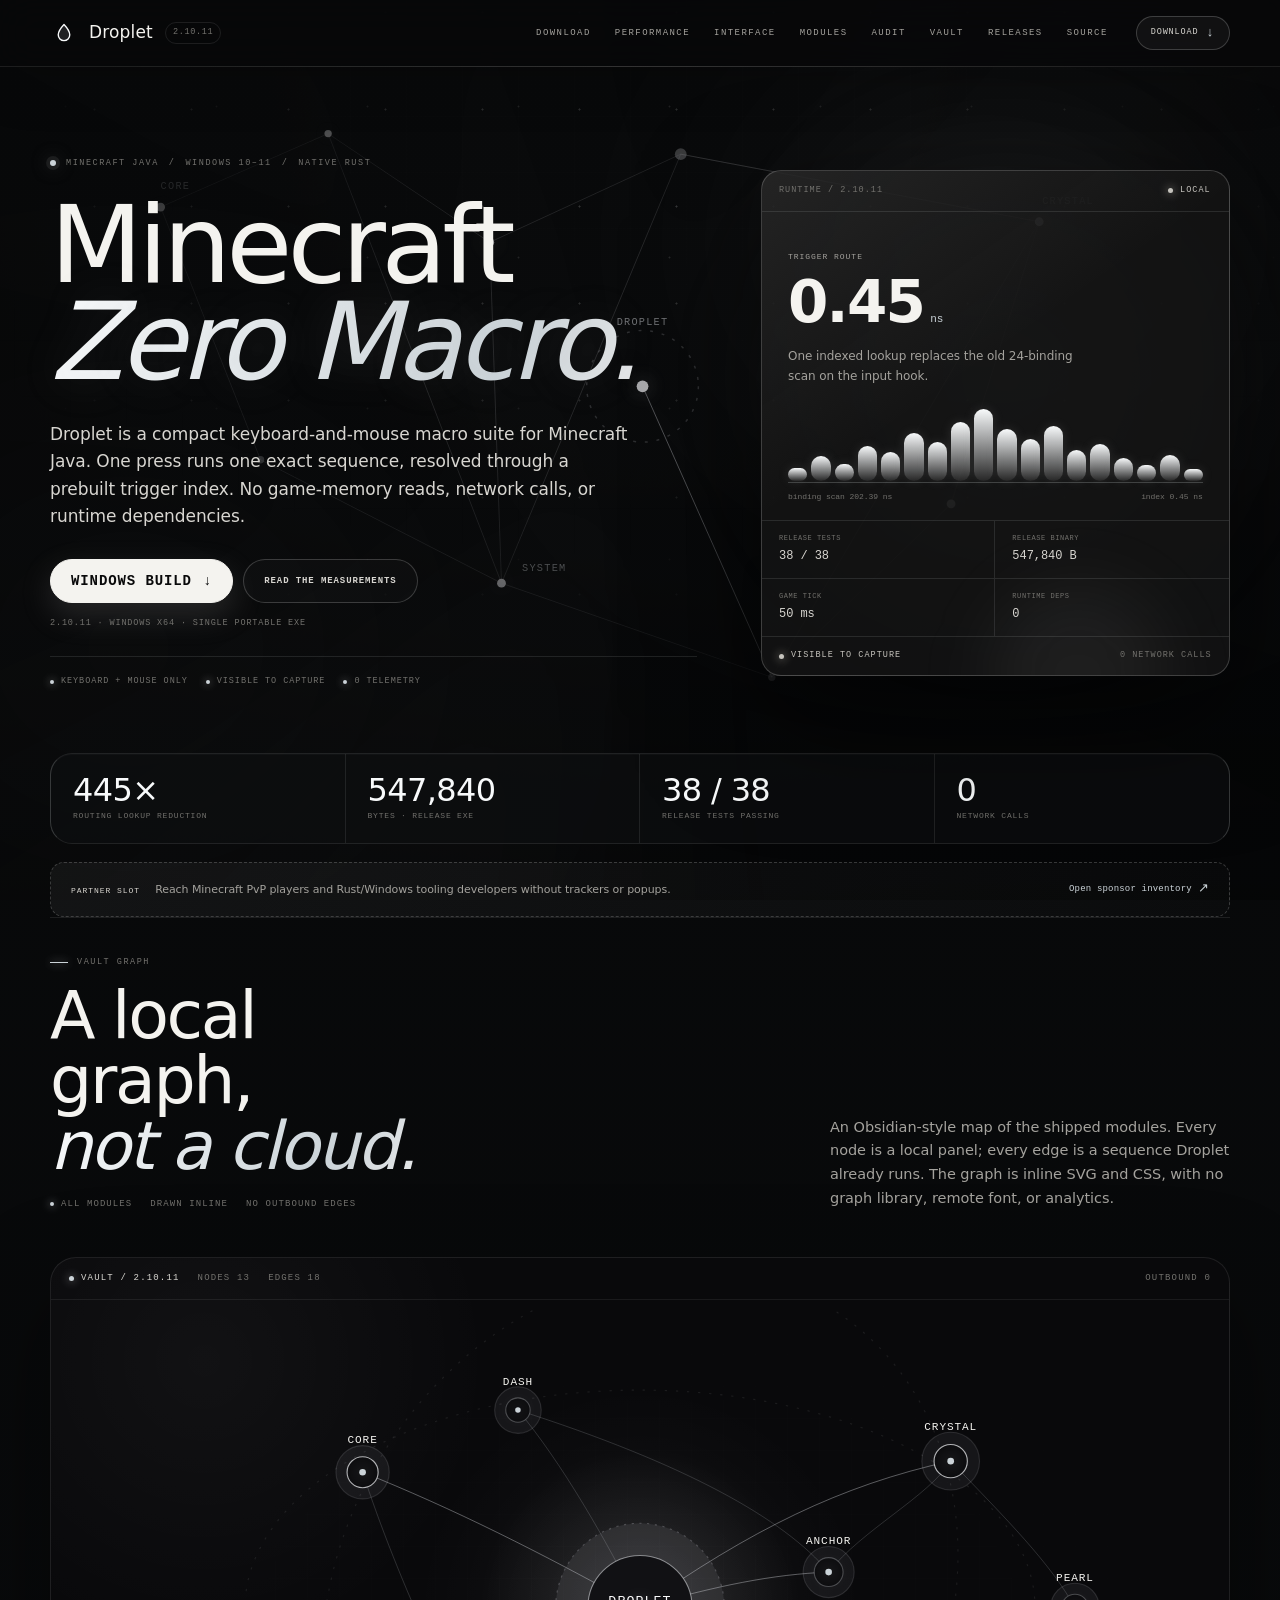
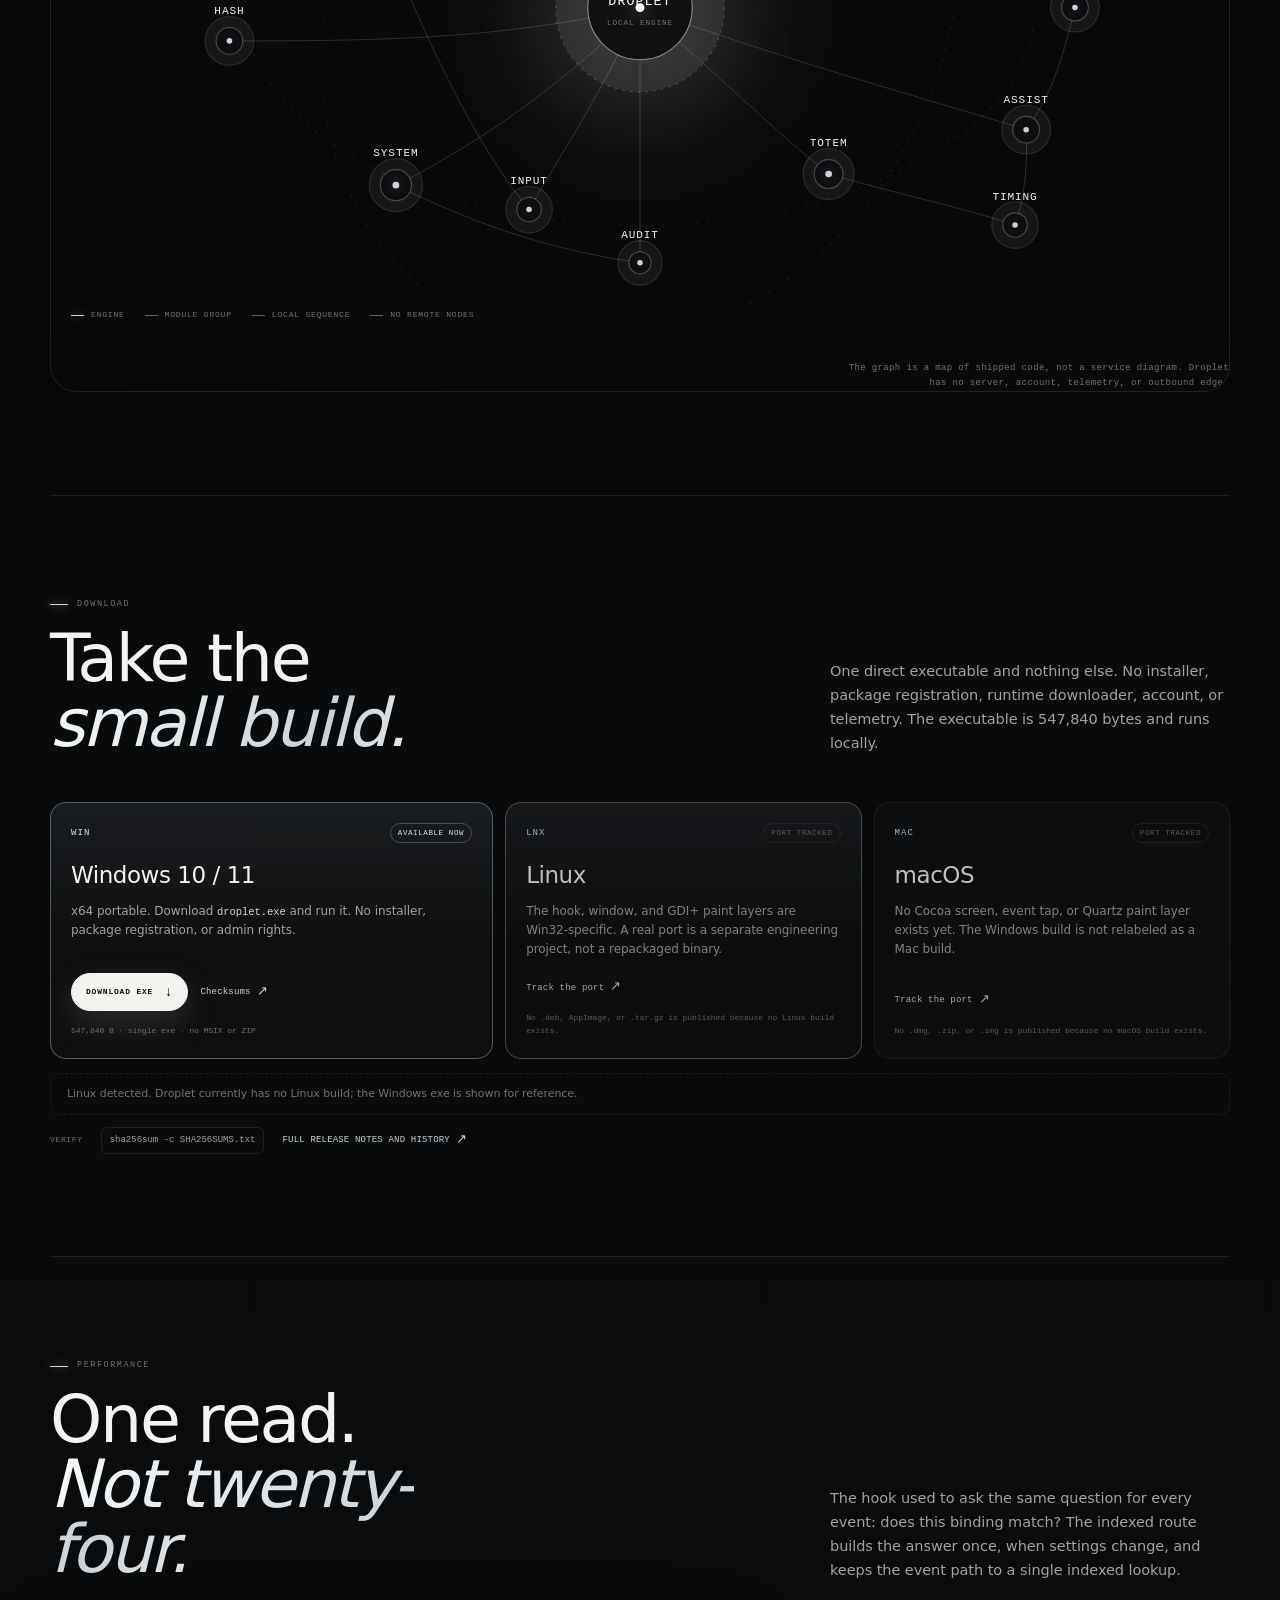
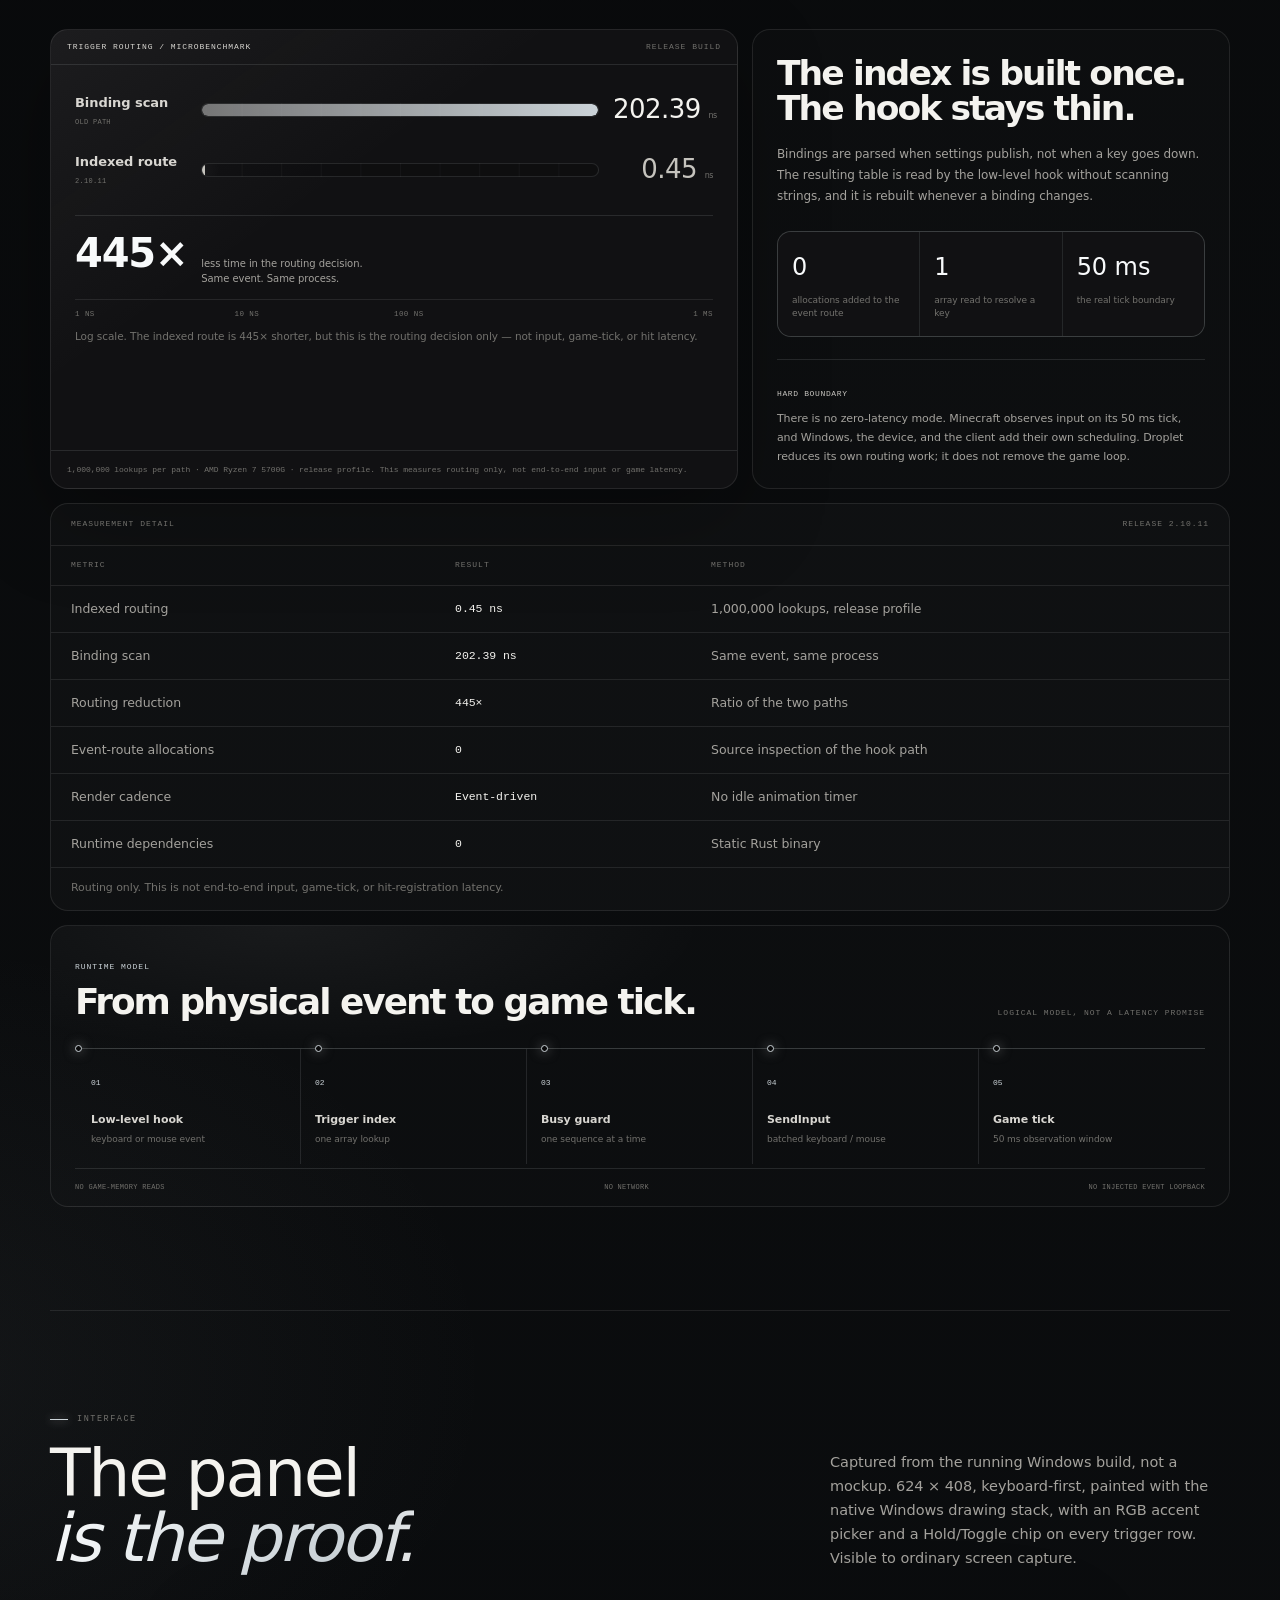
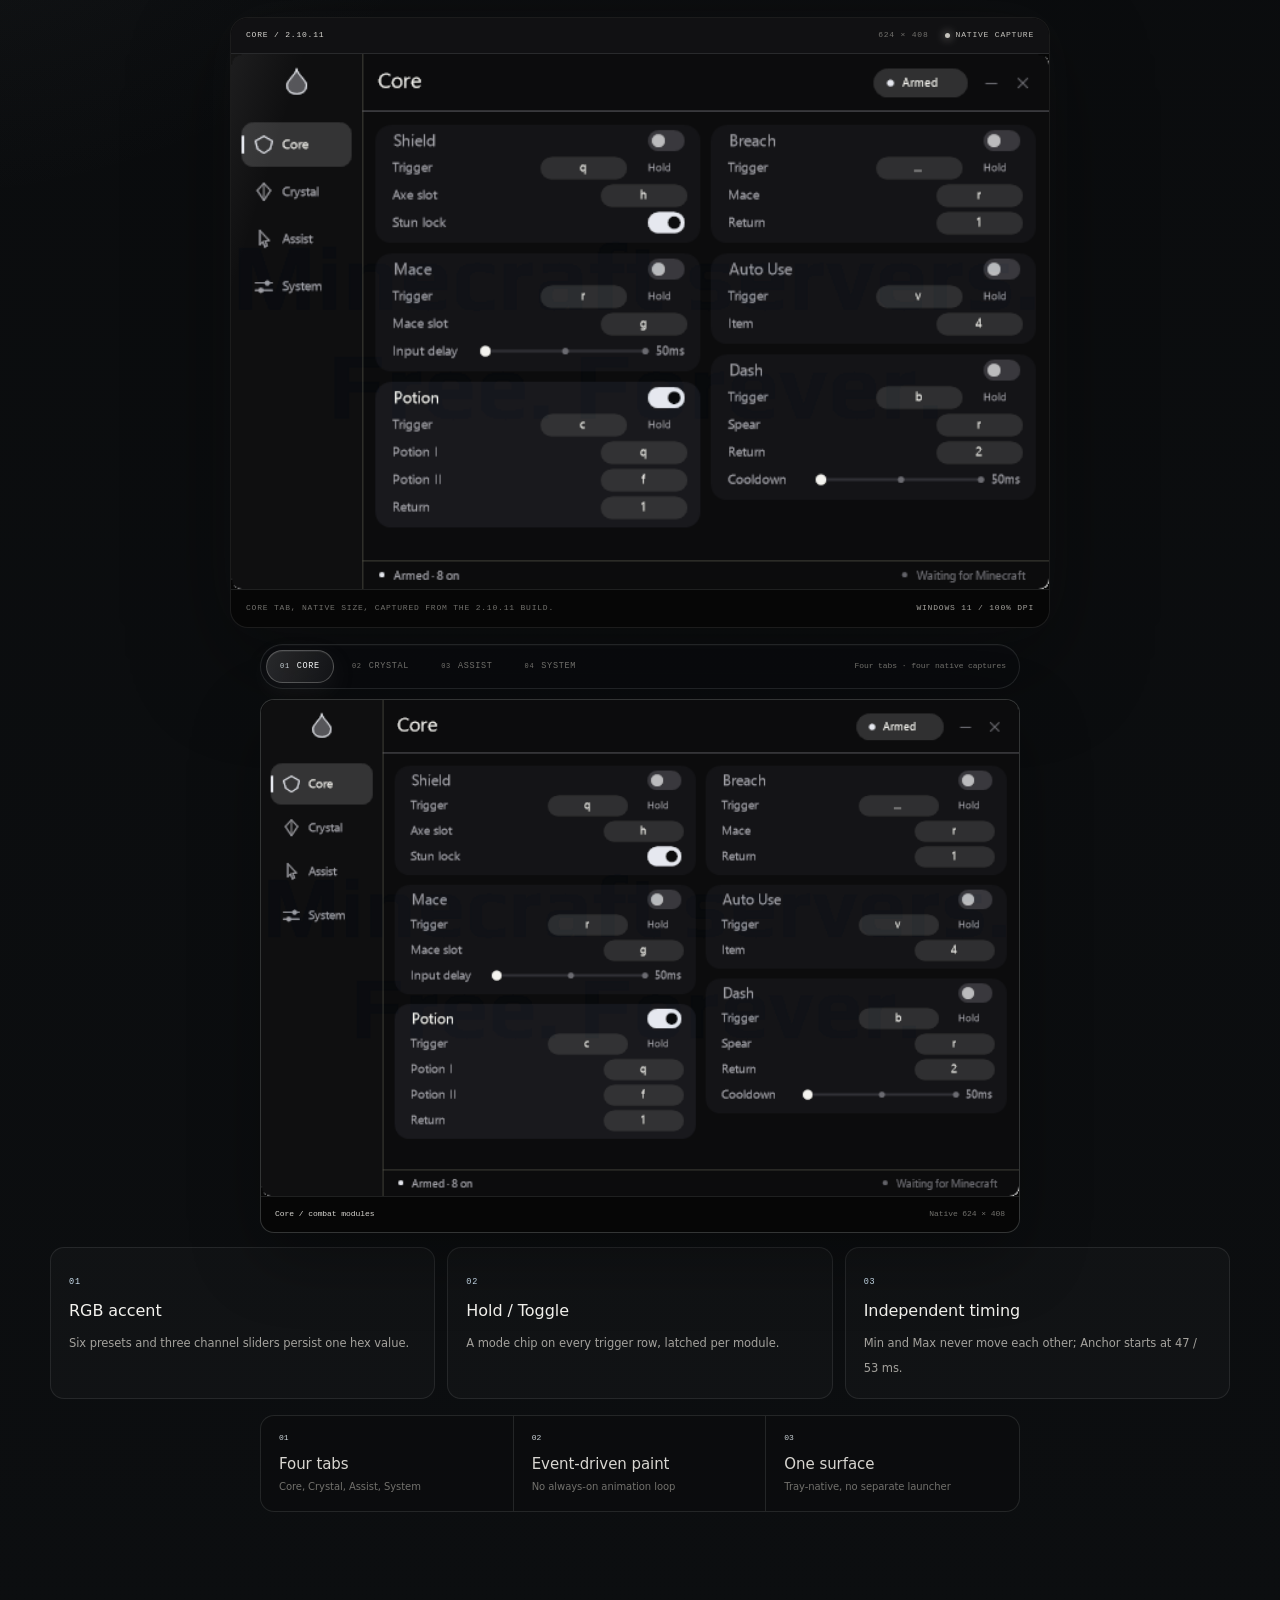
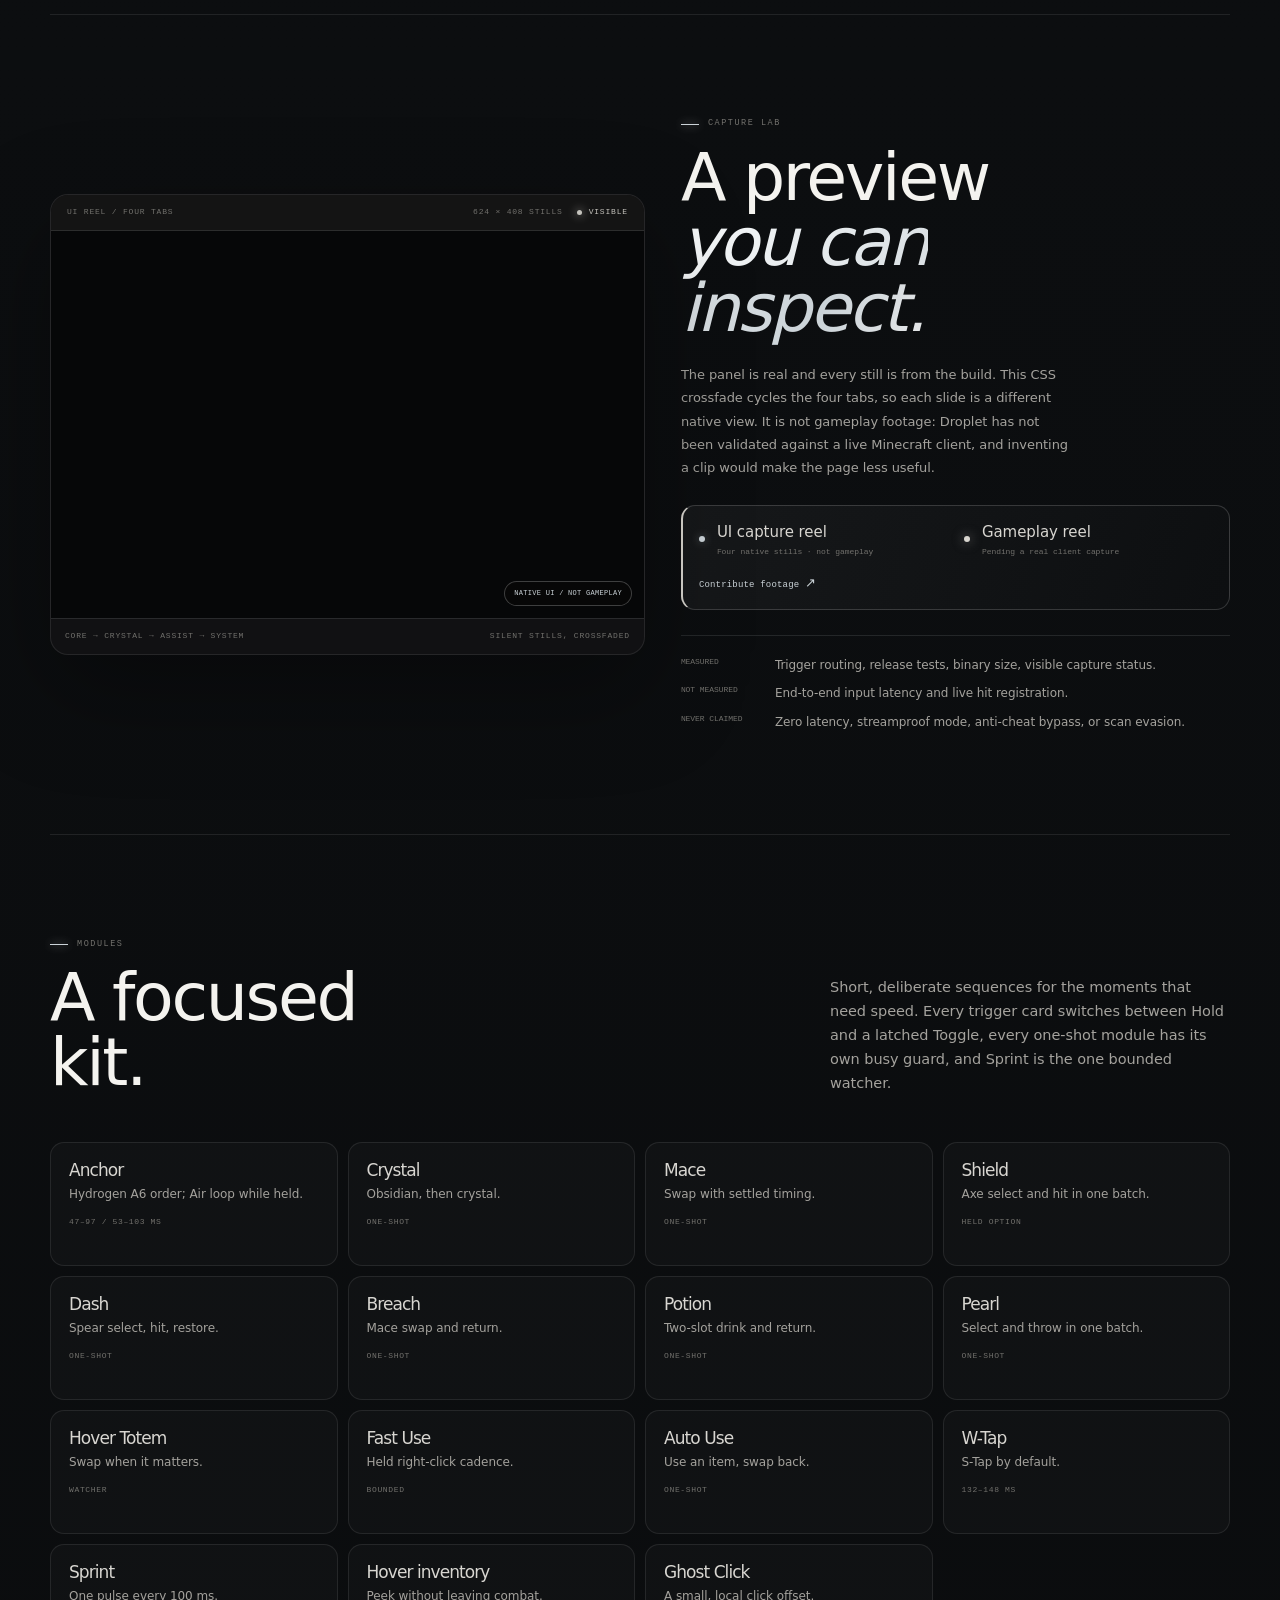
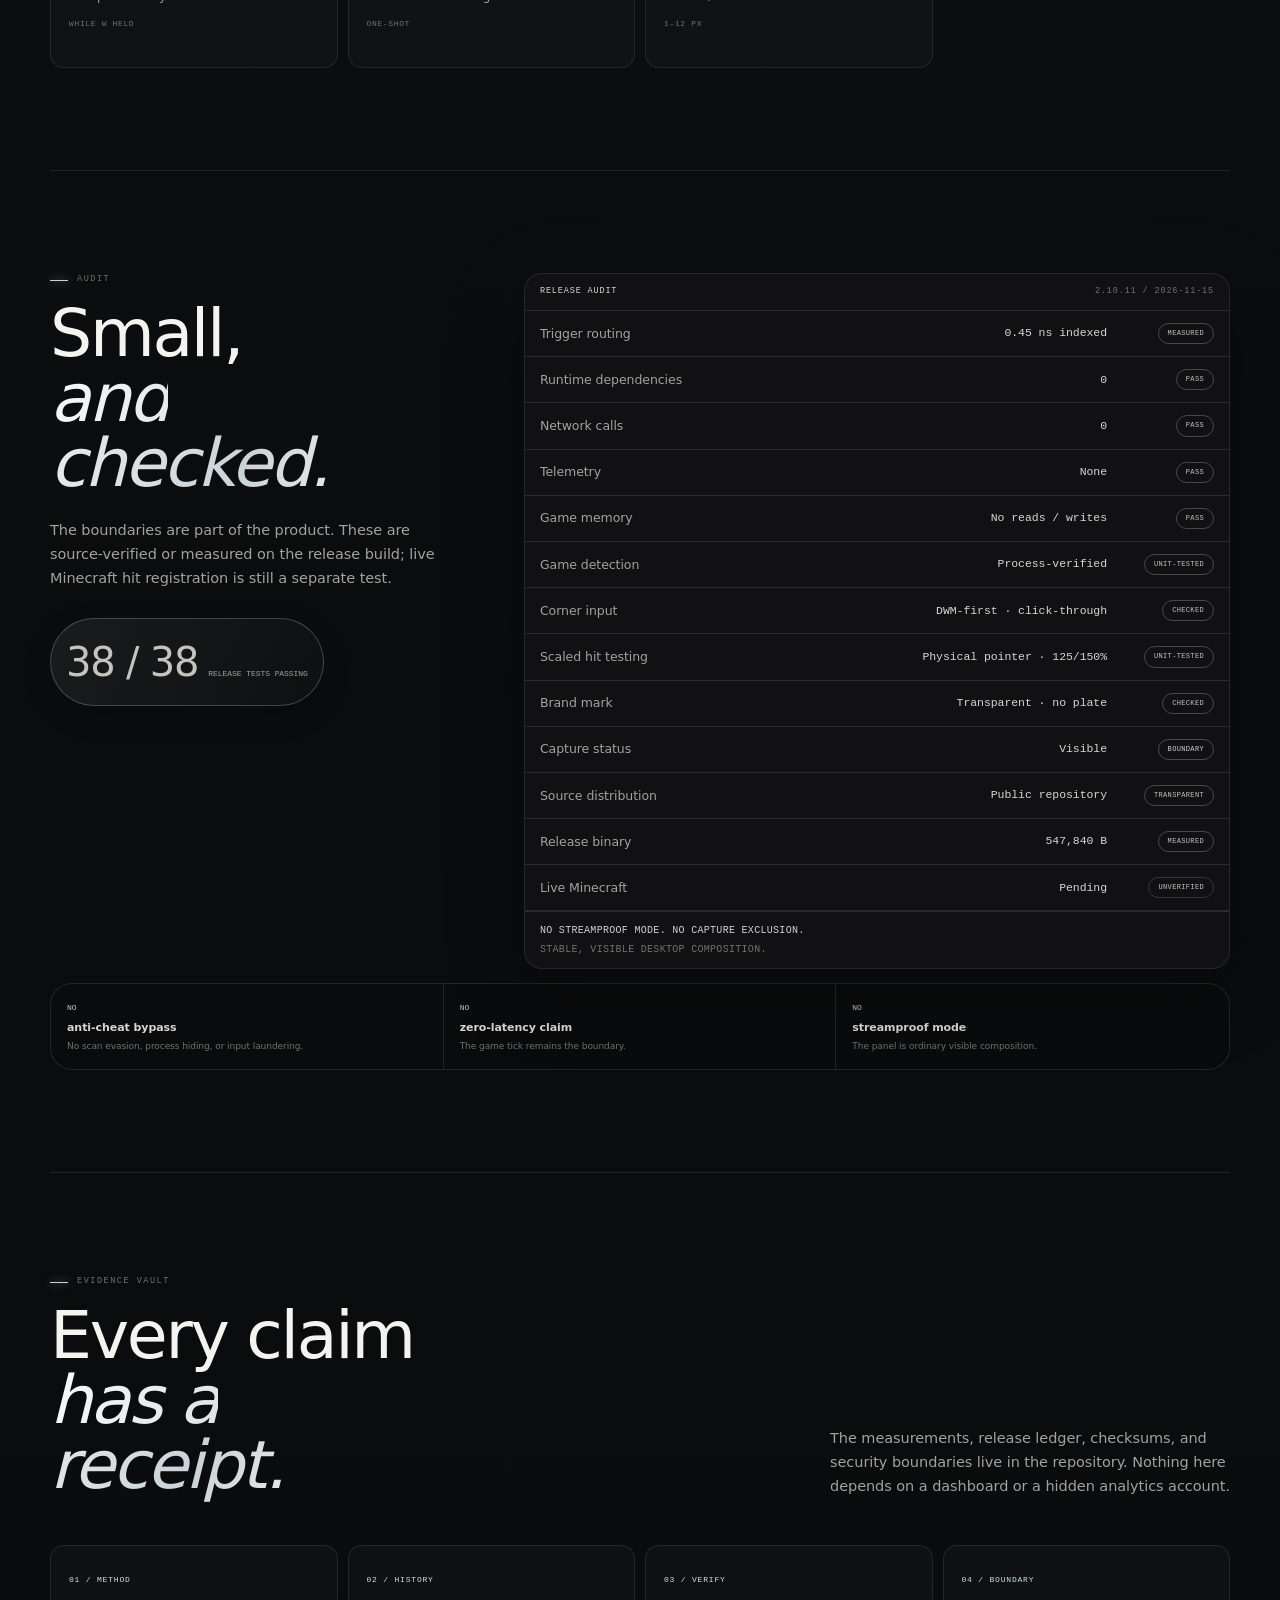
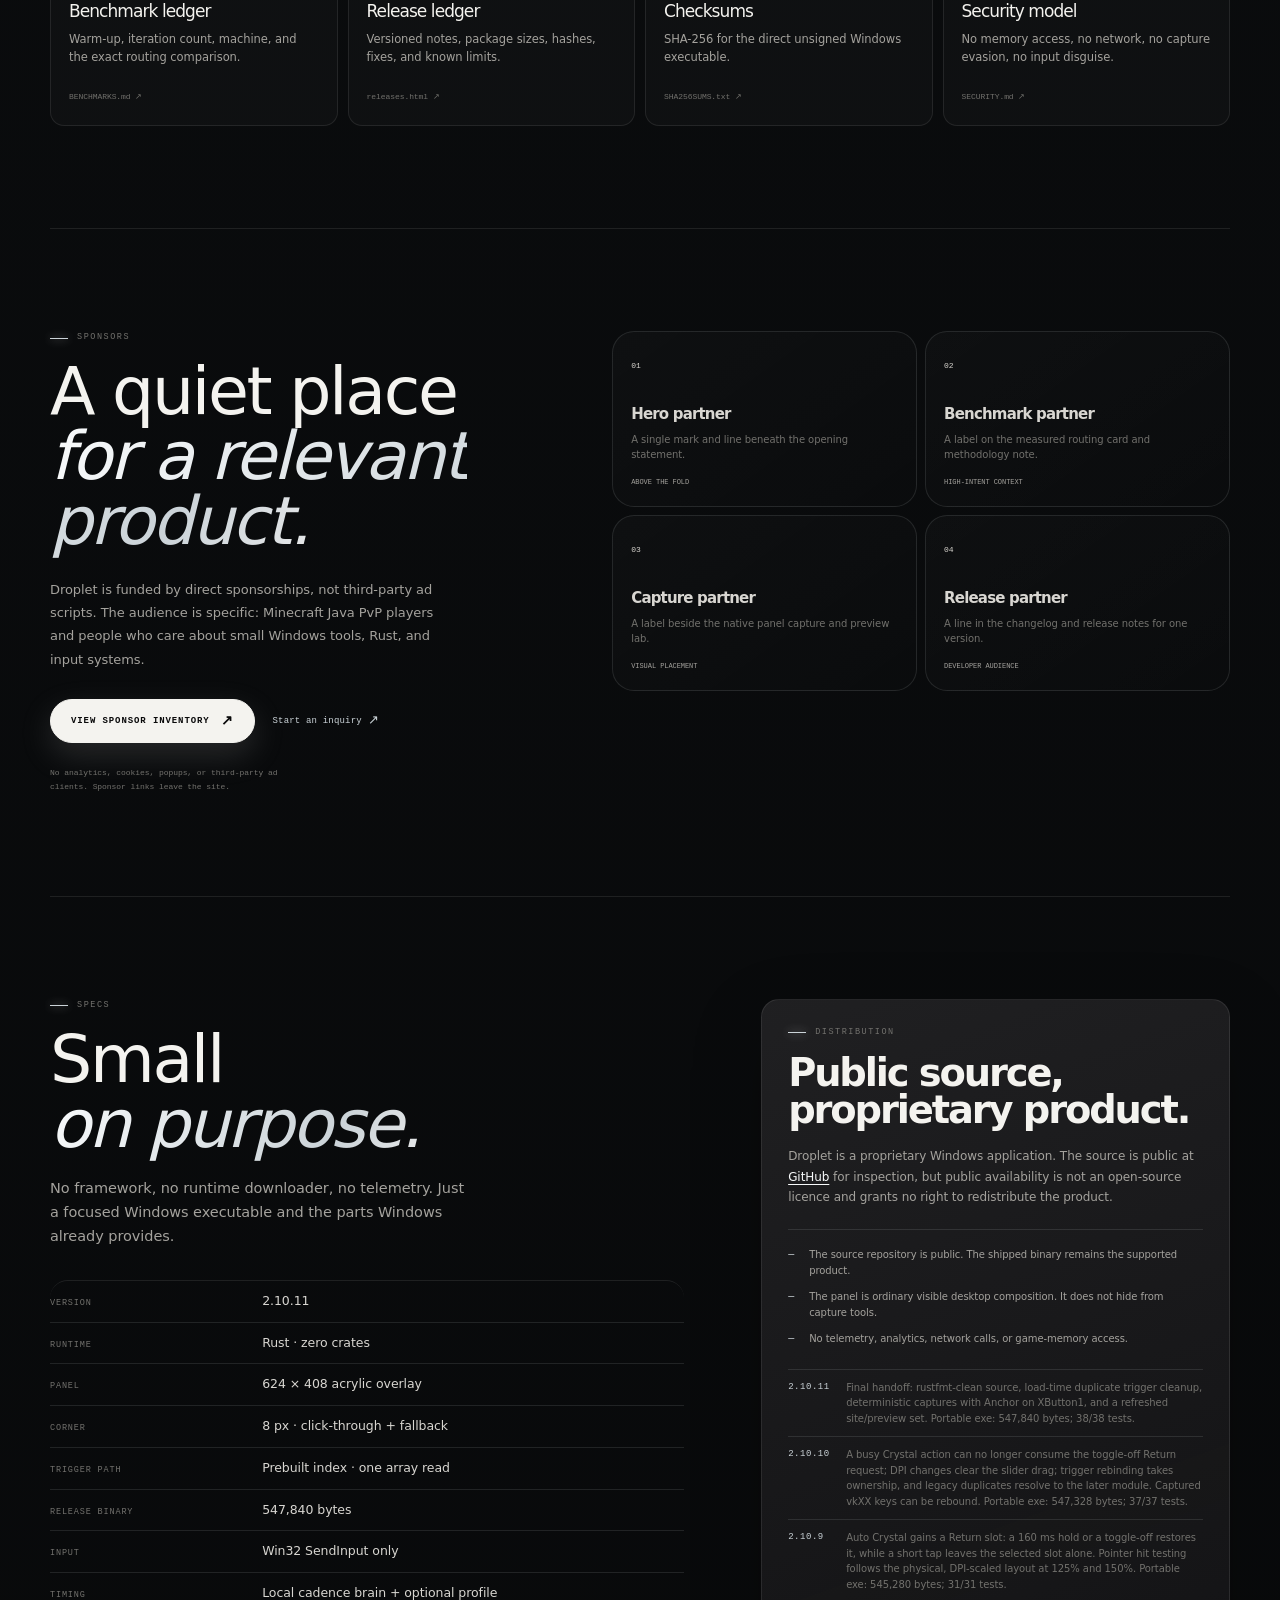
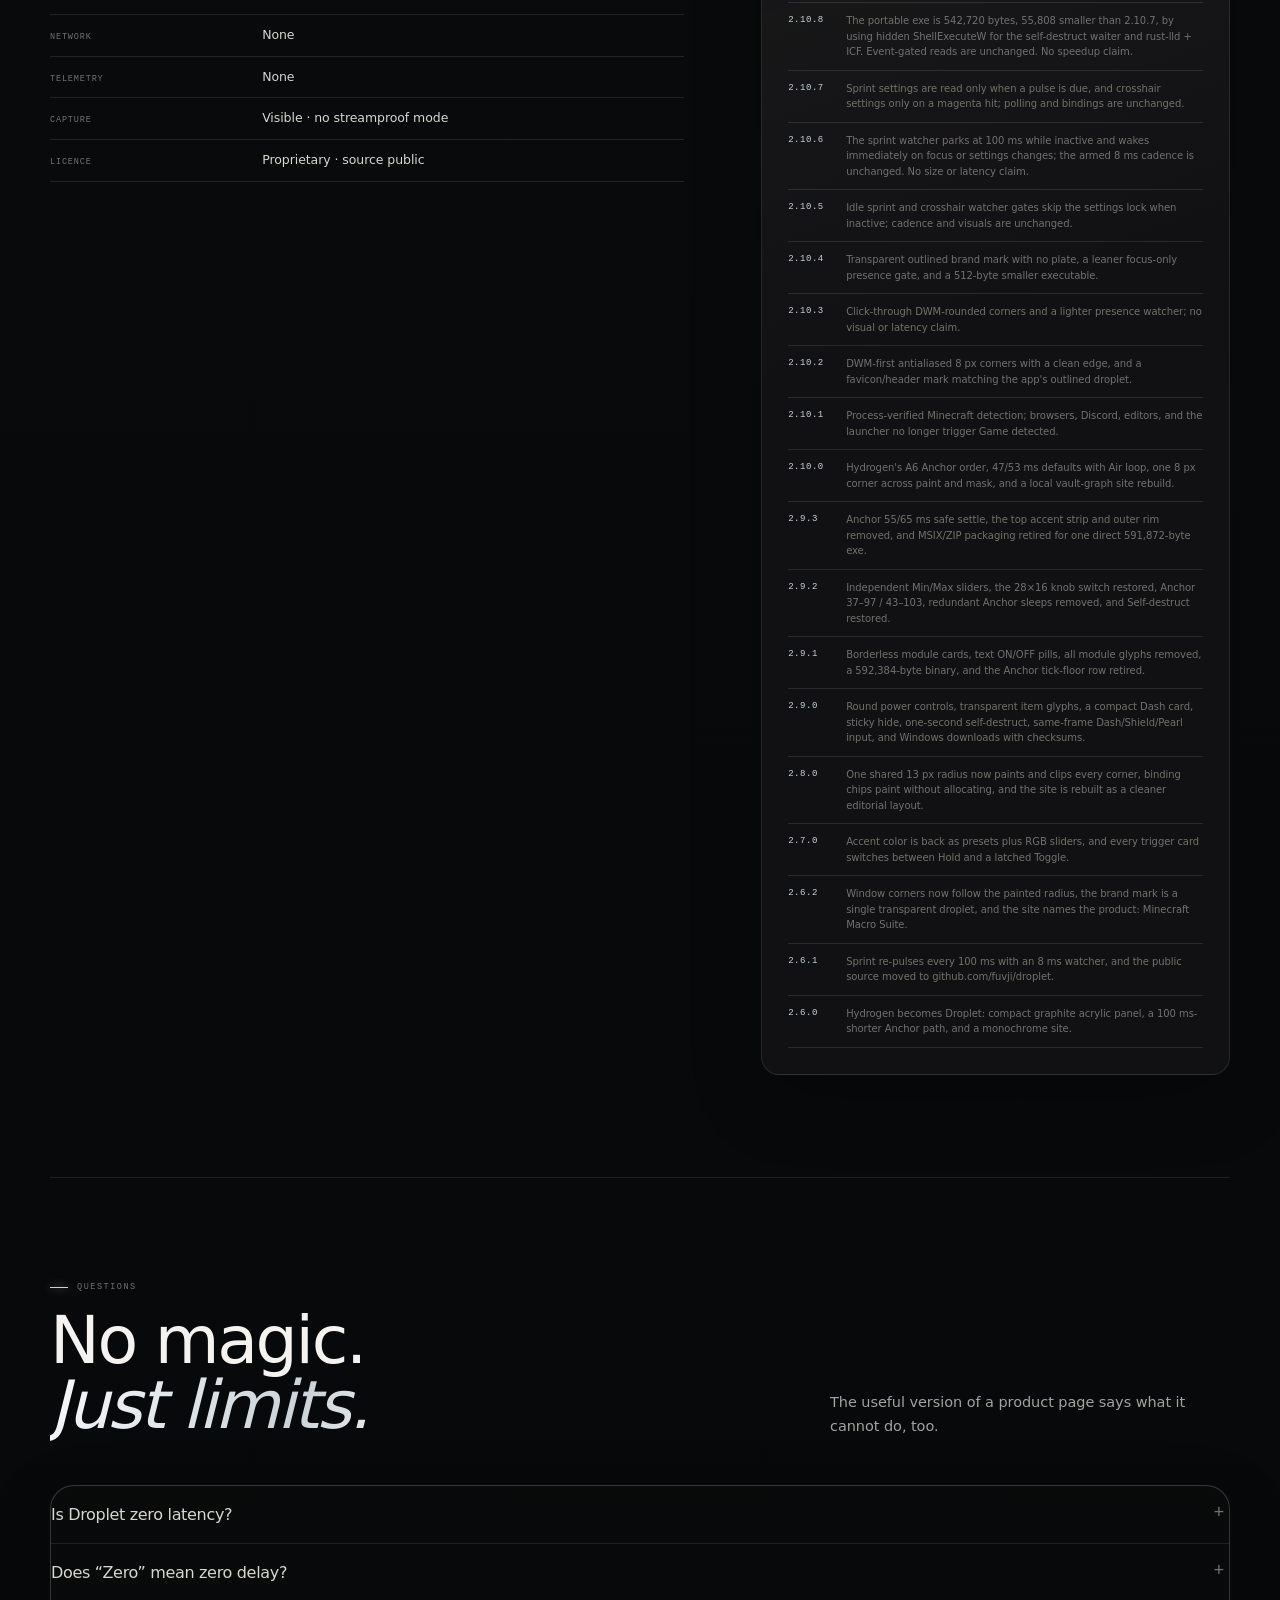
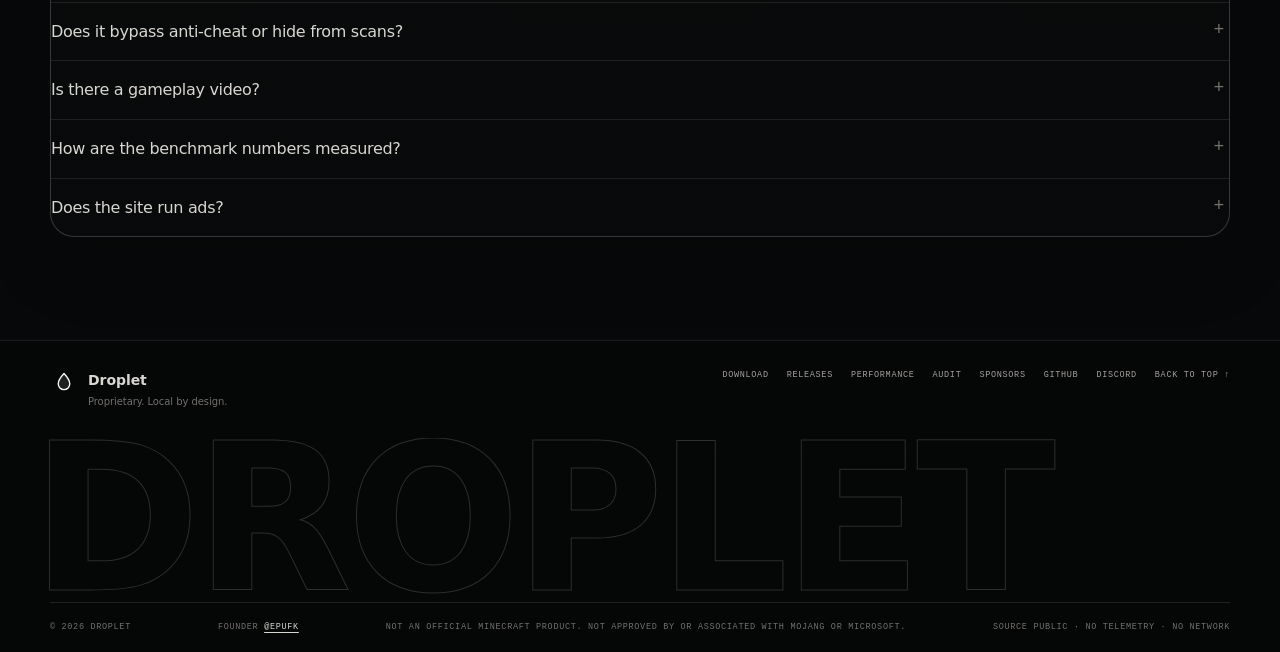
==== commit 4085ac61: "Publish Droplet 2.10.11 site." ====
--- a/index.html
+++ b/index.html
@@ -13,31 +13,31 @@
   <meta property="og:title" content="Droplet — Minecraft Zero Macro">
   <meta property="og:description" content="A compact, local Windows keyboard-and-mouse macro suite for Minecraft Java. Pre-indexed routing, exact sequences, no telemetry, no network calls, and no game-memory access.">
   <meta property="og:url" content="https://fuvji.github.io/droplet/">
-  <meta property="og:image" content="https://fuvji.github.io/droplet/assets/droplet-core.png?v=2.10.10">
+  <meta property="og:image" content="https://fuvji.github.io/droplet/assets/droplet-core.png?v=2.10.11">
   <meta property="og:image:width" content="624">
   <meta property="og:image:height" content="408">
   <meta property="og:image:alt" content="The Droplet Minecraft Macro Suite Core panel at native 624 by 408 size.">
   <meta name="twitter:card" content="summary_large_image">
   <meta name="twitter:title" content="Droplet — Minecraft Zero Macro">
   <meta name="twitter:description" content="A compact, local Minecraft Java macro suite for Windows. Exact sequences, visible composition, no game-memory access.">
-  <meta name="twitter:image" content="https://fuvji.github.io/droplet/assets/droplet-core.png?v=2.10.10">
-  <link rel="icon" href="favicon.ico?v=2.10.10-2" type="image/x-icon" sizes="any">
-  <link rel="icon" href="favicon.svg?v=2.10.10-2" type="image/svg+xml" sizes="any">
-  <link rel="icon" href="assets/favicon-32.png?v=2.10.10-2" sizes="32x32" type="image/png">
-  <link rel="icon" href="assets/favicon-16.png?v=2.10.10-2" sizes="16x16" type="image/png">
-  <link rel="apple-touch-icon" href="apple-touch-icon.png?v=2.10.10-2" sizes="180x180" type="image/png">
-  <link rel="apple-touch-icon-precomposed" href="apple-touch-icon.png?v=2.10.10-2" sizes="180x180" type="image/png">
-  <link rel="mask-icon" href="favicon.svg?v=2.10.10-2" color="#f4f3ef">
-  <link rel="manifest" href="site.webmanifest?v=2.10.10-2" type="application/manifest+json">
+  <meta name="twitter:image" content="https://fuvji.github.io/droplet/assets/droplet-core.png?v=2.10.11">
+  <link rel="icon" href="favicon.ico?v=2.10.11-2" type="image/x-icon" sizes="any">
+  <link rel="icon" href="favicon.svg?v=2.10.11-2" type="image/svg+xml" sizes="any">
+  <link rel="icon" href="assets/favicon-32.png?v=2.10.11-2" sizes="32x32" type="image/png">
+  <link rel="icon" href="assets/favicon-16.png?v=2.10.11-2" sizes="16x16" type="image/png">
+  <link rel="apple-touch-icon" href="apple-touch-icon.png?v=2.10.11-2" sizes="180x180" type="image/png">
+  <link rel="apple-touch-icon-precomposed" href="apple-touch-icon.png?v=2.10.11-2" sizes="180x180" type="image/png">
+  <link rel="mask-icon" href="favicon.svg?v=2.10.11-2" color="#f4f3ef">
+  <link rel="manifest" href="site.webmanifest?v=2.10.11-2" type="application/manifest+json">
   <meta name="application-name" content="Droplet">
   <meta name="apple-mobile-web-app-title" content="Droplet">
   <link rel="alternate" type="text/plain" href="llms.txt" title="Droplet plain-text summary">
-  <link rel="stylesheet" href="style.css?v=2.10.10-1">
-  <link rel="stylesheet" href="refine.css?v=2.10.10-1">
-  <link rel="stylesheet" href="vault.css?v=2.10.10">
-  <link rel="stylesheet" href="motion.css?v=2.10.10-4">
+  <link rel="stylesheet" href="style.css?v=2.10.11-1">
+  <link rel="stylesheet" href="refine.css?v=2.10.11-1">
+  <link rel="stylesheet" href="vault.css?v=2.10.11">
+  <link rel="stylesheet" href="motion.css?v=2.10.11-4">
   <script src="downloads.js" defer></script>
-  <script src="motion.js?v=2.10.10-6" defer></script>
+  <script src="motion.js?v=2.10.11-6" defer></script>
 </head>
 <body>
   <a class="skip-link" href="#main">Skip to content</a>
@@ -52,7 +52,7 @@
       <a class="brand" href="./" aria-label="Droplet home">
         <span class="brand-mark" aria-hidden="true"><svg viewBox="0 0 24 24"><path d="M12 2.7S5.7 9.4 5.7 14a6.3 6.3 0 0 0 12.6 0C18.3 9.4 12 2.7 12 2.7Z" fill="currentColor" fill-opacity=".11" stroke="currentColor" stroke-width="1.5" stroke-linejoin="round"/></svg></span>
         <span class="brand-name">Droplet</span>
-        <span class="brand-version">2.10.10</span>
+        <span class="brand-version">2.10.11</span>
       </a>
       <nav class="site-nav" aria-label="Primary">
         <a href="#download">Download</a>
@@ -107,7 +107,7 @@
           <a class="button button-primary" href="downloads/droplet.exe" download data-download-primary><span data-download-label>Download exe</span> <span aria-hidden="true">↓</span></a>
           <a class="button button-quiet" href="#performance">Read the measurements</a>
         </div>
-        <p class="hero-download-note">2.10.10 · Windows x64 · single portable exe</p>
+        <p class="hero-download-note">2.10.11 · Windows x64 · single portable exe</p>
         <ul class="hero-notes" aria-label="Product boundaries">
           <li>Keyboard + mouse only</li>
           <li>Visible to capture</li>
@@ -115,9 +115,9 @@
         </ul>
       </div>
 
-      <aside class="console-card" aria-label="Droplet 2.10.10 runtime card">
+      <aside class="console-card" aria-label="Droplet 2.10.11 runtime card">
         <div class="console-head">
-          <span>Runtime / 2.10.10</span>
+          <span>Runtime / 2.10.11</span>
           <span class="status-live"><i aria-hidden="true"></i>Local</span>
         </div>
         <div class="console-main">
@@ -134,8 +134,8 @@
           <div class="signal-caption"><span>binding scan 202.39 ns</span><span>index 0.45 ns</span></div>
         </div>
         <dl class="console-grid">
-          <div><dt>Release tests</dt><dd>37 / 37</dd></div>
-          <div><dt>Release binary</dt><dd>547,328 B</dd></div>
+          <div><dt>Release tests</dt><dd>38 / 38</dd></div>
+          <div><dt>Release binary</dt><dd>547,840 B</dd></div>
           <div><dt>Game tick</dt><dd>50 ms</dd></div>
           <div><dt>Runtime deps</dt><dd>0</dd></div>
         </dl>
@@ -148,8 +148,8 @@
 
     <section class="proof-rail wrap" aria-label="Measured release facts">
       <div><strong>445×</strong><span>routing lookup reduction</span></div>
-      <div><strong>547,328</strong><span>bytes · release exe</span></div>
-      <div><strong>37 / 37</strong><span>release tests passing</span></div>
+      <div><strong>547,840</strong><span>bytes · release exe</span></div>
+      <div><strong>38 / 38</strong><span>release tests passing</span></div>
       <div><strong>0</strong><span>network calls</span></div>
     </section>
 
@@ -176,7 +176,7 @@
       </div>
       <div class="vault-shell">
         <div class="vault-toolbar">
-          <span><i aria-hidden="true"></i>Vault / 2.10.10</span>
+          <span><i aria-hidden="true"></i>Vault / 2.10.11</span>
           <span>Nodes 13</span>
           <span>Edges 18</span>
           <span>Outbound 0</span>
@@ -283,7 +283,7 @@
           <p class="section-tag"><span aria-hidden="true"></span>Download</p>
           <h2 id="download-title">Take the<br><em>small build.</em></h2>
         </div>
-        <p class="section-lede">One direct executable and nothing else. No installer, package registration, runtime downloader, account, or telemetry. The executable is 547,328 bytes and runs locally.</p>
+        <p class="section-lede">One direct executable and nothing else. No installer, package registration, runtime downloader, account, or telemetry. The executable is 547,840 bytes and runs locally.</p>
       </div>
 
       <div class="download-grid" data-platform-grid>
@@ -295,7 +295,7 @@
             <a class="button button-primary" href="downloads/droplet.exe" download>Download exe <span aria-hidden="true">↓</span></a>
             <a class="text-link" href="downloads/SHA256SUMS.txt">Checksums <span aria-hidden="true">↗</span></a>
           </div>
-          <small>547,328 B · single exe · no MSIX or ZIP</small>
+          <small>547,840 B · single exe · no MSIX or ZIP</small>
         </article>
         <article class="download-card is-muted" data-os="linux">
           <div class="download-head"><span class="download-icon">LNX</span><span class="download-state is-pending">Port tracked</span></div>
@@ -338,7 +338,7 @@
               <strong>202.39 <small>ns</small></strong>
             </div>
             <div class="benchmark-row is-fast">
-              <div class="bench-label"><span>Indexed route</span><small>2.10.10</small></div>
+              <div class="bench-label"><span>Indexed route</span><small>2.10.11</small></div>
               <div class="bench-track"><i class="bar-thin"></i></div>
               <strong>0.45 <small>ns</small></strong>
             </div>
@@ -368,7 +368,7 @@
       </div>
 
       <div class="measure-card">
-        <div class="measure-head"><span>Measurement detail</span><span>Release 2.10.10</span></div>
+        <div class="measure-head"><span>Measurement detail</span><span>Release 2.10.11</span></div>
         <table class="measure-table">
           <thead><tr><th>Metric</th><th>Result</th><th>Method</th></tr></thead>
           <tbody>
@@ -413,16 +413,16 @@
 
       <figure class="media-frame">
         <div class="media-bar">
-          <span class="media-title">CORE / 2.10.10</span>
+          <span class="media-title">CORE / 2.10.11</span>
           <span class="media-meta">624 × 408</span>
           <span class="media-live"><i aria-hidden="true"></i>Native capture</span>
         </div>
         <div class="media-image">
-          <img src="assets/droplet-core.png?v=2.10.10" width="624" height="408" alt="The Droplet 2.10.10 Core panel showing Shield, Mace, Potion, Breach, Auto Use, and Dash modules with their bindings and timing controls." loading="lazy" decoding="async">
+          <img src="assets/droplet-core.png?v=2.10.11" width="624" height="408" alt="The Droplet 2.10.11 Core panel showing Shield, Mace, Potion, Breach, Auto Use, and Dash modules with their bindings and timing controls." loading="lazy" decoding="async">
           <span class="scanline" aria-hidden="true"></span>
         </div>
         <figcaption class="media-caption">
-          <span>Core tab, native size, captured from the 2.10.10 build.</span>
+          <span>Core tab, native size, captured from the 2.10.11 build.</span>
           <span>Windows 11 / 100% DPI</span>
         </figcaption>
       </figure>
@@ -441,19 +441,19 @@
         </div>
         <div class="preview-stage">
           <figure class="preview-pane pane-core">
-            <img src="assets/droplet-core.png?v=2.10.10" width="624" height="408" alt="Native Core tab with Shield, Mace, Potion, Breach, Auto Use, and Dash controls." loading="lazy" decoding="async">
+            <img src="assets/droplet-core.png?v=2.10.11" width="624" height="408" alt="Native Core tab with Shield, Mace, Potion, Breach, Auto Use, and Dash controls." loading="lazy" decoding="async">
             <figcaption><span>Core / combat modules</span><span>Native 624 × 408</span></figcaption>
           </figure>
           <figure class="preview-pane pane-crystal">
-            <img src="assets/droplet-crystal.png?v=2.10.10" width="624" height="408" alt="Native Crystal tab with Auto Crystal, Anchor, Hover Totem, and Pearl controls." loading="lazy" decoding="async">
+            <img src="assets/droplet-crystal.png?v=2.10.11" width="624" height="408" alt="Native Crystal tab with Auto Crystal, Anchor, Hover Totem, and Pearl controls." loading="lazy" decoding="async">
             <figcaption><span>Crystal / anchor + totem</span><span>Native 624 × 408</span></figcaption>
           </figure>
           <figure class="preview-pane pane-assist">
-            <img src="assets/droplet-assist.png?v=2.10.10" width="624" height="408" alt="Native Assist tab with Fast Use, Sprint, Ghost Click, and W-Tap timing controls." loading="lazy" decoding="async">
+            <img src="assets/droplet-assist.png?v=2.10.11" width="624" height="408" alt="Native Assist tab with Fast Use, Sprint, Ghost Click, and W-Tap timing controls." loading="lazy" decoding="async">
             <figcaption><span>Assist / timing tools</span><span>Native 624 × 408</span></figcaption>
           </figure>
           <figure class="preview-pane pane-system">
-            <img src="assets/droplet-system.png?v=2.10.10" width="624" height="408" alt="Native System tab with appearance, session, danger zone, and performance controls." loading="lazy" decoding="async">
+            <img src="assets/droplet-system.png?v=2.10.11" width="624" height="408" alt="Native System tab with appearance, session, danger zone, and performance controls." loading="lazy" decoding="async">
             <figcaption><span>System / appearance + session</span><span>Native 624 × 408</span></figcaption>
           </figure>
         </div>
@@ -477,10 +477,10 @@
         <div class="capture-frame">
           <div class="capture-chrome"><span>UI REEL / FOUR TABS</span><span>624 × 408 STILLS</span><span class="status-live"><i aria-hidden="true"></i>Visible</span></div>
           <div class="capture-image capture-reel" role="img" aria-label="Silent CSS crossfade of the native Core, Crystal, Assist, and System panels. Native stills, not gameplay.">
-            <img class="reel-frame" src="assets/droplet-core.png?v=2.10.10" width="624" height="408" alt="" loading="lazy" decoding="async">
-            <img class="reel-frame reel-2" src="assets/droplet-crystal.png?v=2.10.10" width="624" height="408" alt="" loading="lazy" decoding="async">
-            <img class="reel-frame reel-3" src="assets/droplet-assist.png?v=2.10.10" width="624" height="408" alt="" loading="lazy" decoding="async">
-            <img class="reel-frame reel-4" src="assets/droplet-system.png?v=2.10.10" width="624" height="408" alt="" loading="lazy" decoding="async">
+            <img class="reel-frame" src="assets/droplet-core.png?v=2.10.11" width="624" height="408" alt="" loading="lazy" decoding="async">
+            <img class="reel-frame reel-2" src="assets/droplet-crystal.png?v=2.10.11" width="624" height="408" alt="" loading="lazy" decoding="async">
+            <img class="reel-frame reel-3" src="assets/droplet-assist.png?v=2.10.11" width="624" height="408" alt="" loading="lazy" decoding="async">
+            <img class="reel-frame reel-4" src="assets/droplet-system.png?v=2.10.11" width="624" height="408" alt="" loading="lazy" decoding="async">
             <span class="capture-tag">NATIVE UI / NOT GAMEPLAY</span>
           </div>
           <div class="capture-caption"><span>Core → Crystal → Assist → System</span><span>Silent stills, crossfaded</span></div>
@@ -538,11 +538,11 @@
           <p class="section-tag"><span aria-hidden="true"></span>Audit</p>
           <h2 id="audit-title">Small,<br><em>and checked.</em></h2>
           <p class="section-lede">The boundaries are part of the product. These are source-verified or measured on the release build; live Minecraft hit registration is still a separate test.</p>
-          <div class="audit-stamp"><strong>37 / 37</strong><span>release tests passing</span></div>
+          <div class="audit-stamp"><strong>38 / 38</strong><span>release tests passing</span></div>
         </div>
 
         <div class="audit-panel">
-          <div class="audit-head"><span>Release audit</span><span>2.10.10 / 2026-11-14</span></div>
+          <div class="audit-head"><span>Release audit</span><span>2.10.11 / 2026-11-15</span></div>
           <ul class="audit-list">
             <li><span class="audit-name">Trigger routing</span><span class="audit-value">0.45 ns indexed</span><span class="audit-state is-pass">measured</span></li>
             <li><span class="audit-name">Runtime dependencies</span><span class="audit-value">0</span><span class="audit-state is-pass">pass</span></li>
@@ -555,7 +555,7 @@
             <li><span class="audit-name">Brand mark</span><span class="audit-value">Transparent · no plate</span><span class="audit-state is-pass">checked</span></li>
             <li><span class="audit-name">Capture status</span><span class="audit-value">Visible</span><span class="audit-state is-boundary">boundary</span></li>
             <li><span class="audit-name">Source distribution</span><span class="audit-value">Public repository</span><span class="audit-state is-pass">transparent</span></li>
-            <li><span class="audit-name">Release binary</span><span class="audit-value">547,328 B</span><span class="audit-state is-pass">measured</span></li>
+            <li><span class="audit-name">Release binary</span><span class="audit-value">547,840 B</span><span class="audit-state is-pass">measured</span></li>
             <li><span class="audit-name">Live Minecraft</span><span class="audit-value">Pending</span><span class="audit-state is-open">unverified</span></li>
           </ul>
           <div class="audit-foot"><span>No streamproof mode. No capture exclusion.</span><span>Stable, visible desktop composition.</span></div>
@@ -616,12 +616,12 @@
             <p class="section-lede">No framework, no runtime downloader, no telemetry. Just a focused Windows executable and the parts Windows already provides.</p>
           </div>
           <dl class="spec-list">
-            <div class="spec-row"><dt>Version</dt><dd>2.10.10</dd></div>
+            <div class="spec-row"><dt>Version</dt><dd>2.10.11</dd></div>
             <div class="spec-row"><dt>Runtime</dt><dd>Rust · zero crates</dd></div>
             <div class="spec-row"><dt>Panel</dt><dd>624 × 408 acrylic overlay</dd></div>
             <div class="spec-row"><dt>Corner</dt><dd>8 px · click-through + fallback</dd></div>
             <div class="spec-row"><dt>Trigger path</dt><dd>Prebuilt index · one array read</dd></div>
-            <div class="spec-row"><dt>Release binary</dt><dd>547,328 bytes</dd></div>
+            <div class="spec-row"><dt>Release binary</dt><dd>547,840 bytes</dd></div>
             <div class="spec-row"><dt>Input</dt><dd>Win32 SendInput only</dd></div>
             <div class="spec-row"><dt>Timing</dt><dd>Local cadence brain + optional profile</dd></div>
             <div class="spec-row"><dt>Network</dt><dd>None</dd></div>
@@ -641,7 +641,8 @@
             <li>No telemetry, analytics, network calls, or game-memory access.</li>
           </ul>
           <div class="release-notes">
-            <div><span>2.10.10</span><p>A busy Crystal action can no longer consume the toggle-off Return request; DPI changes clear the slider drag; trigger rebinding takes ownership, and legacy duplicates use the later module, so Anchor can use XButton1. Captured vkXX keys can be rebound. Portable exe: 547,328 bytes; 37/37 tests.</p></div>
+            <div><span>2.10.11</span><p>Final handoff: rustfmt-clean source, load-time duplicate trigger cleanup, deterministic captures with Anchor on XButton1, and a refreshed site/preview set. Portable exe: 547,840 bytes; 38/38 tests.</p></div>
+            <div><span>2.10.10</span><p>A busy Crystal action can no longer consume the toggle-off Return request; DPI changes clear the slider drag; trigger rebinding takes ownership, and legacy duplicates resolve to the later module. Captured vkXX keys can be rebound. Portable exe: 547,328 bytes; 37/37 tests.</p></div>
             <div><span>2.10.9</span><p>Auto Crystal gains a Return slot: a 160 ms hold or a toggle-off restores it, while a short tap leaves the selected slot alone. Pointer hit testing follows the physical, DPI-scaled layout at 125% and 150%. Portable exe: 545,280 bytes; 31/31 tests.</p></div>
             <div><span>2.10.8</span><p>The portable exe is 542,720 bytes, 55,808 smaller than 2.10.7, by using hidden ShellExecuteW for the self-destruct waiter and rust-lld + ICF. Event-gated reads are unchanged. No speedup claim.</p></div>
             <div><span>2.10.7</span><p>Sprint settings are read only when a pulse is due, and crosshair settings only on a magenta hit; polling and bindings are unchanged.</p></div>
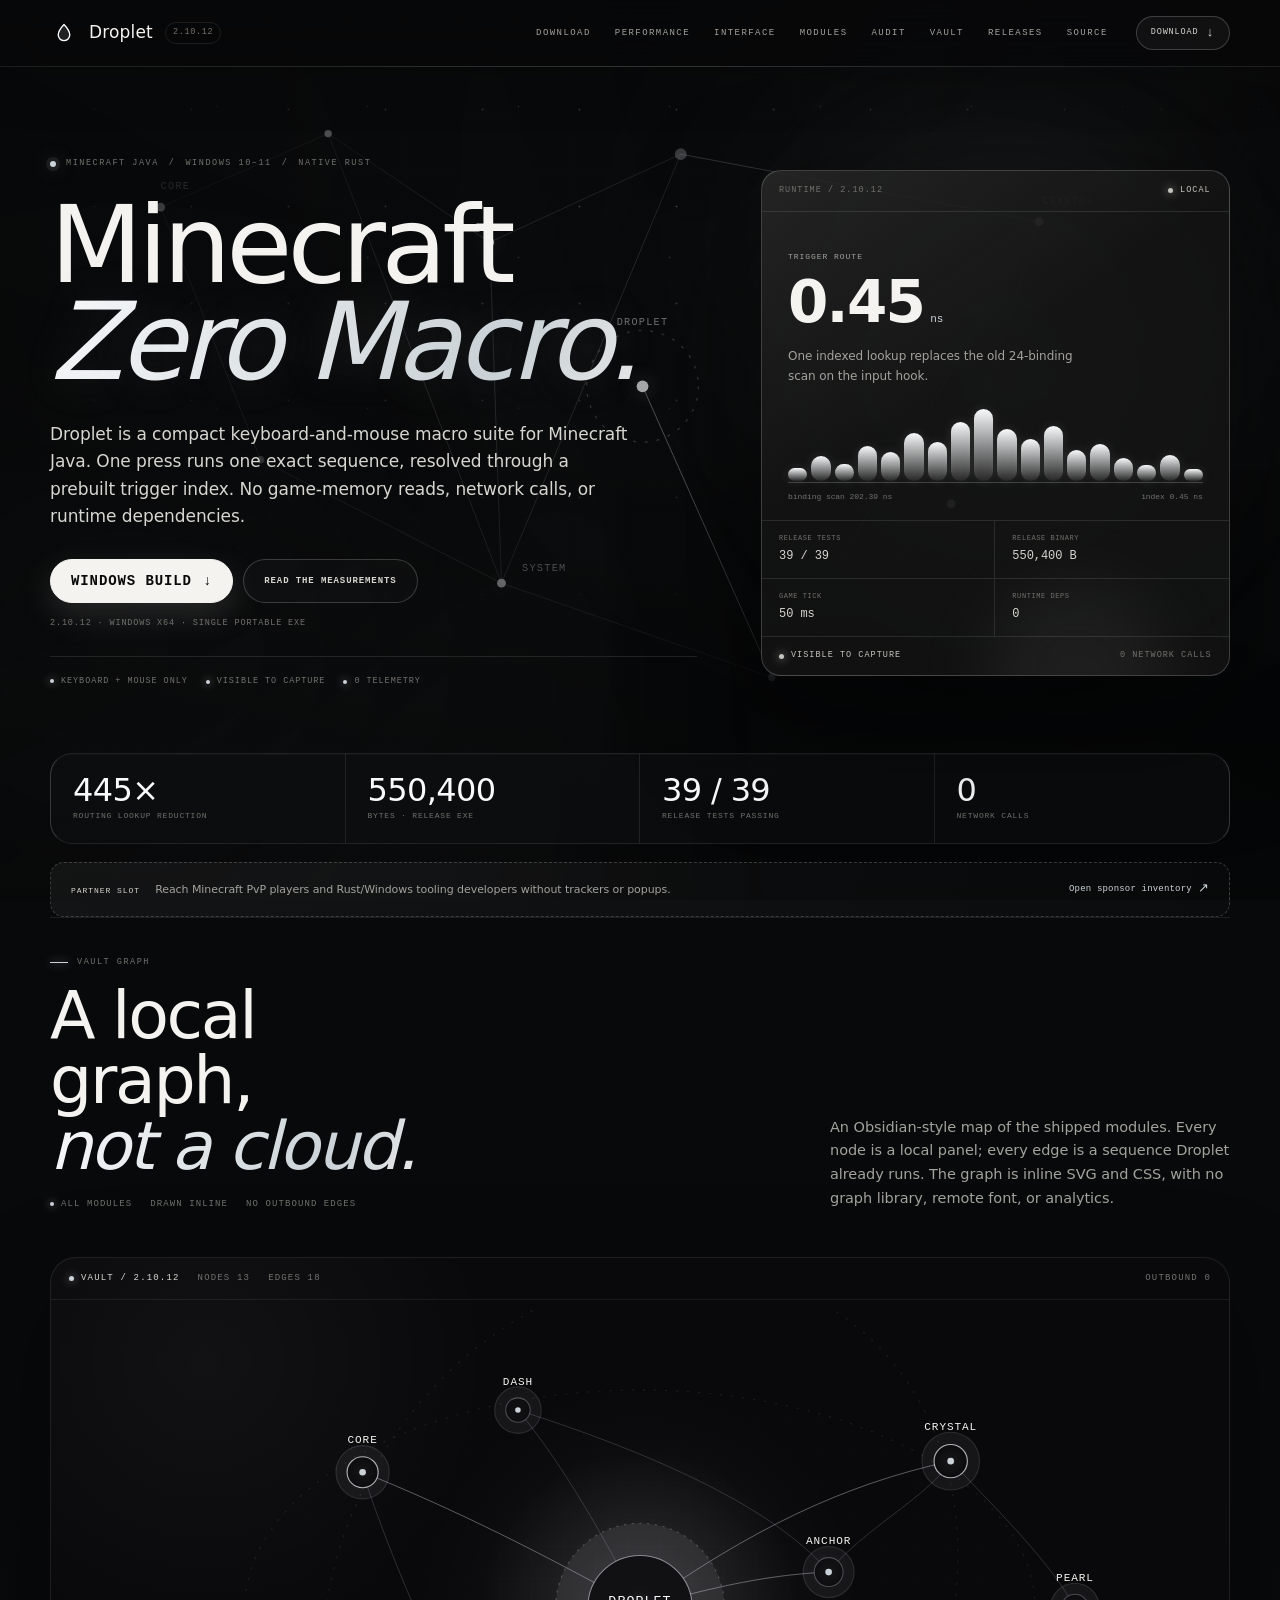
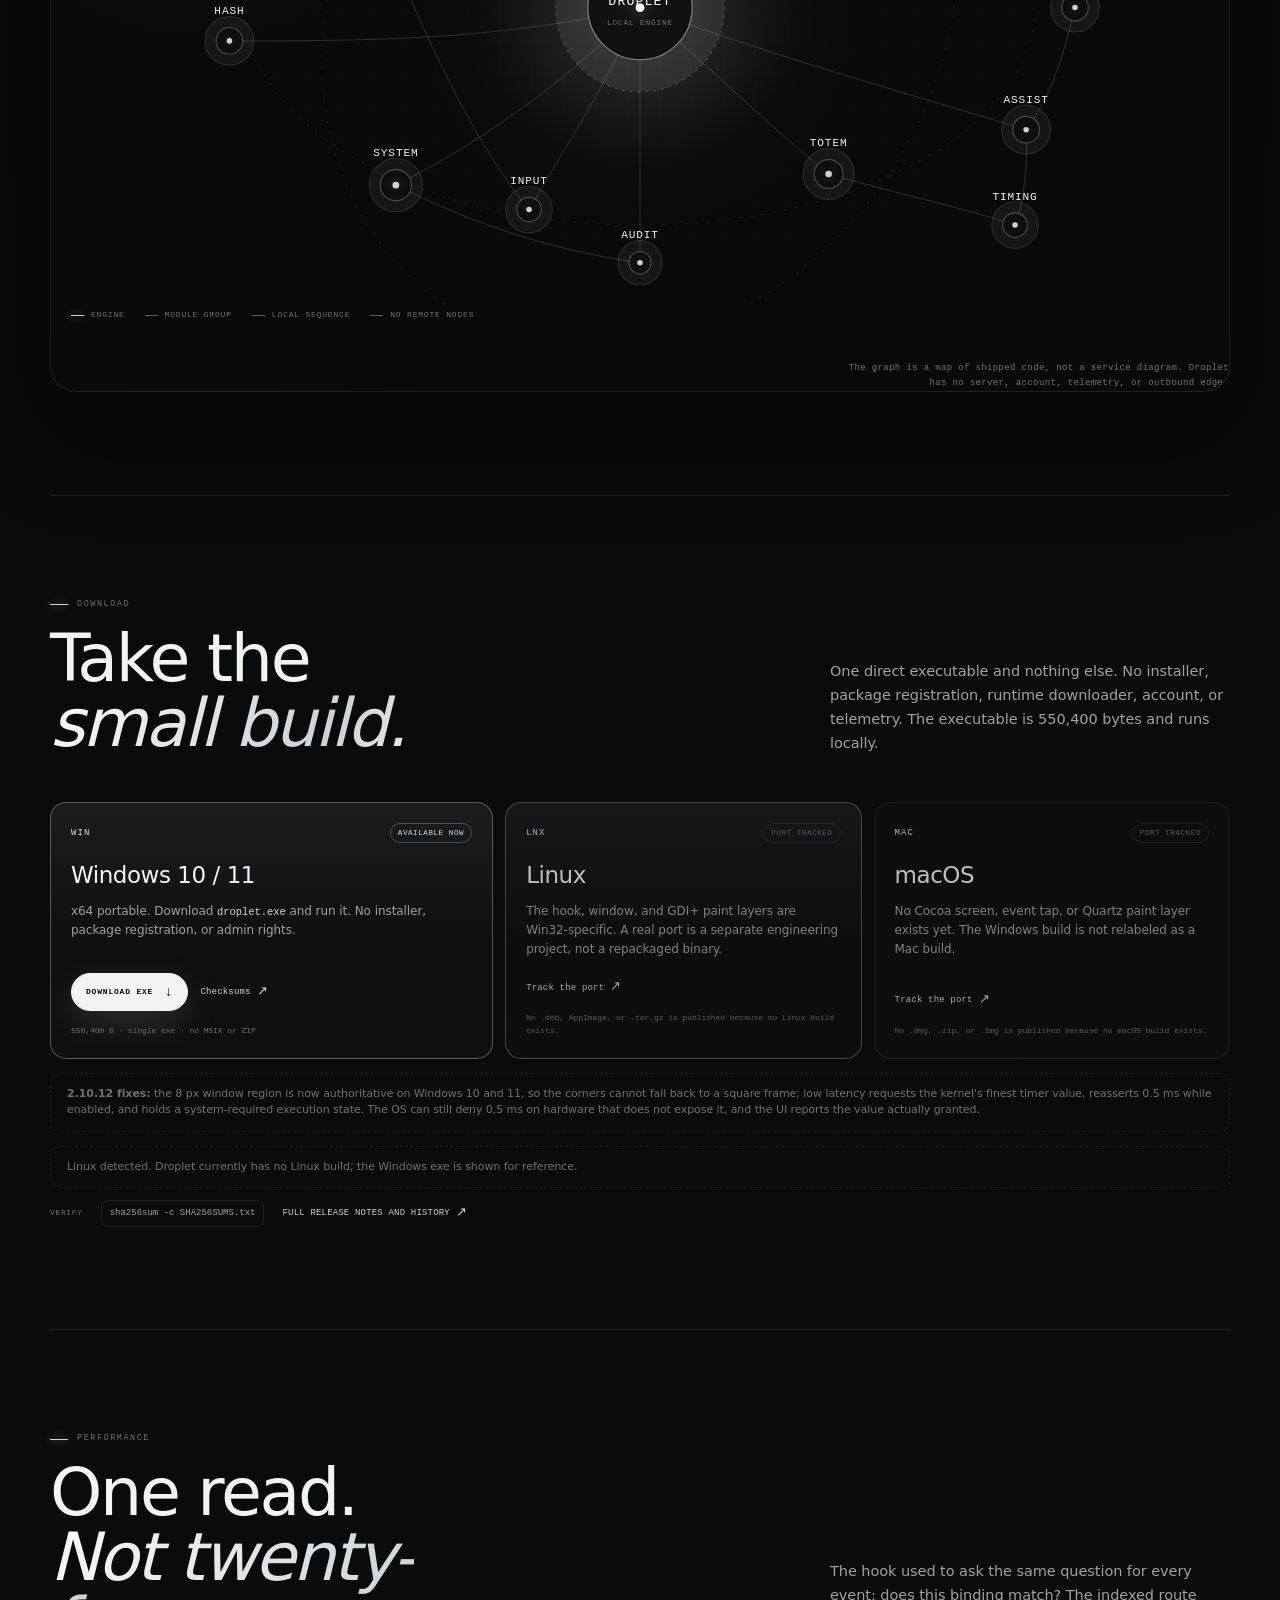
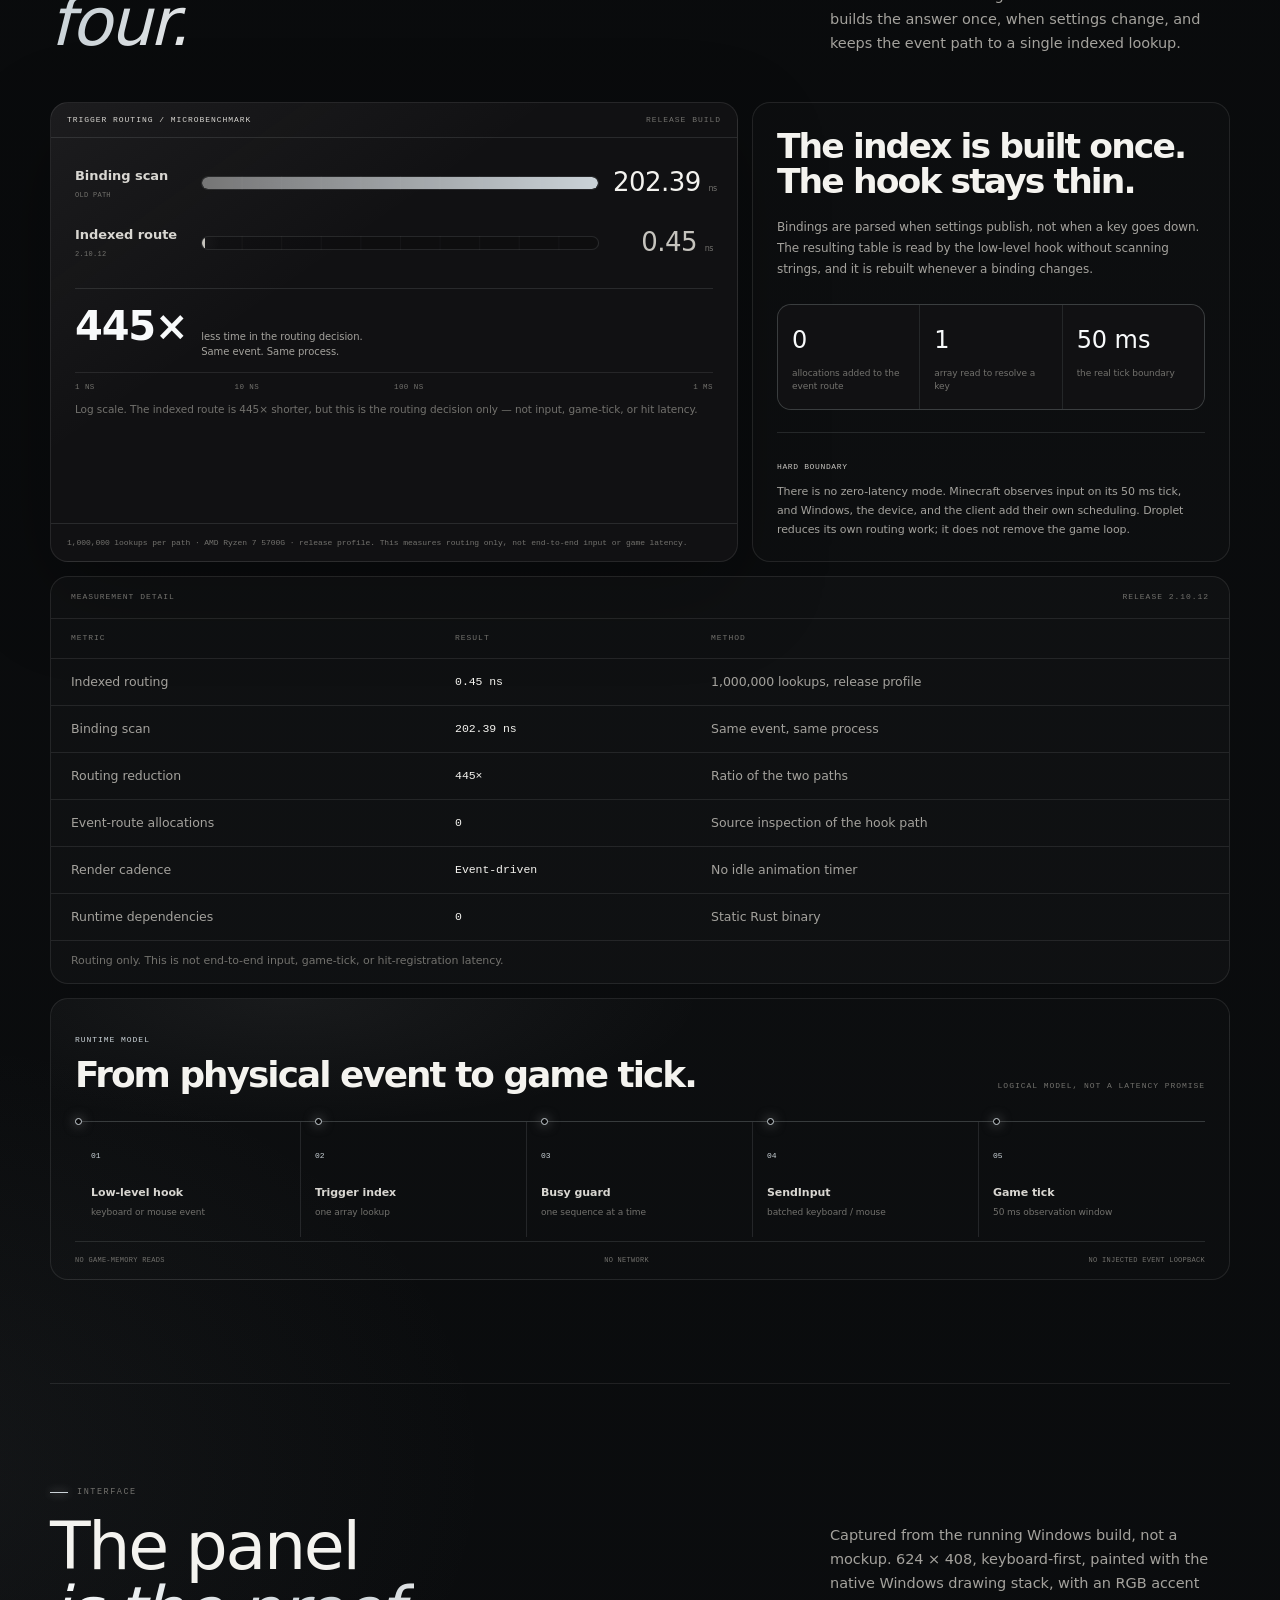
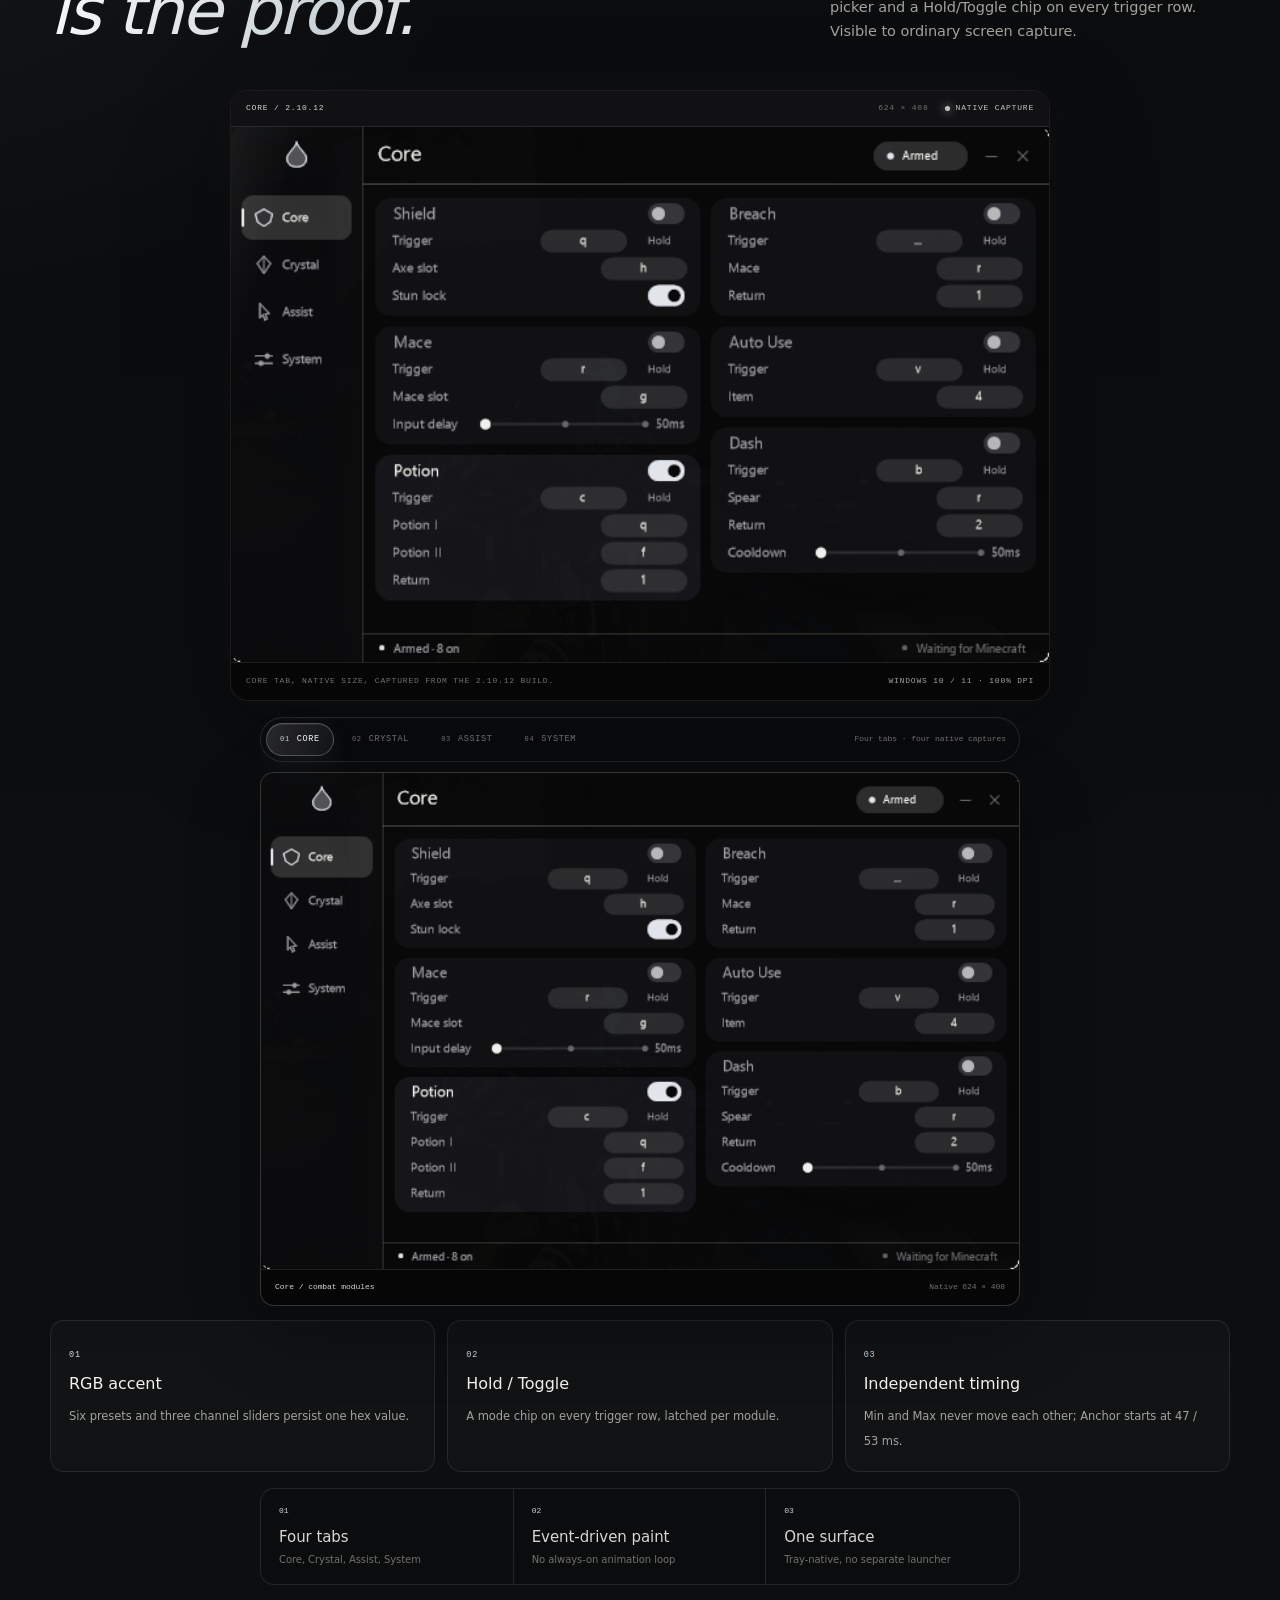
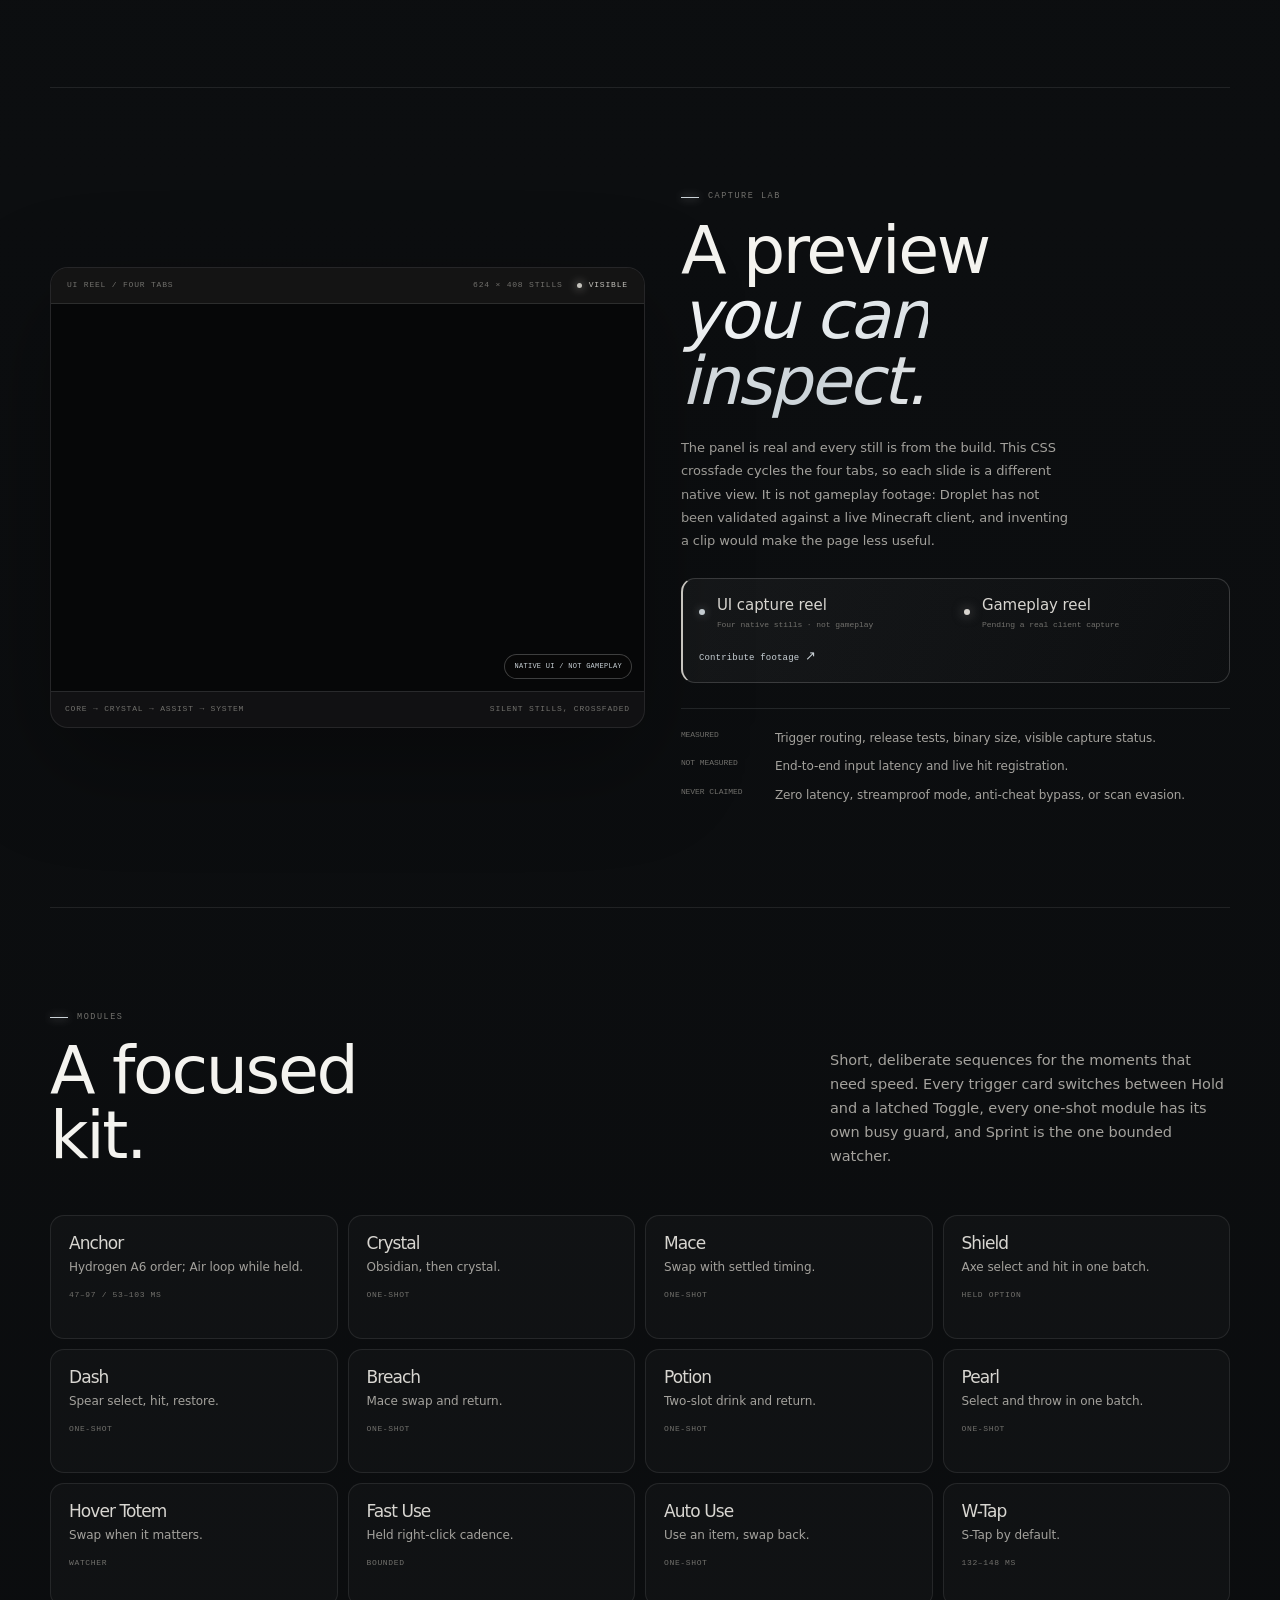
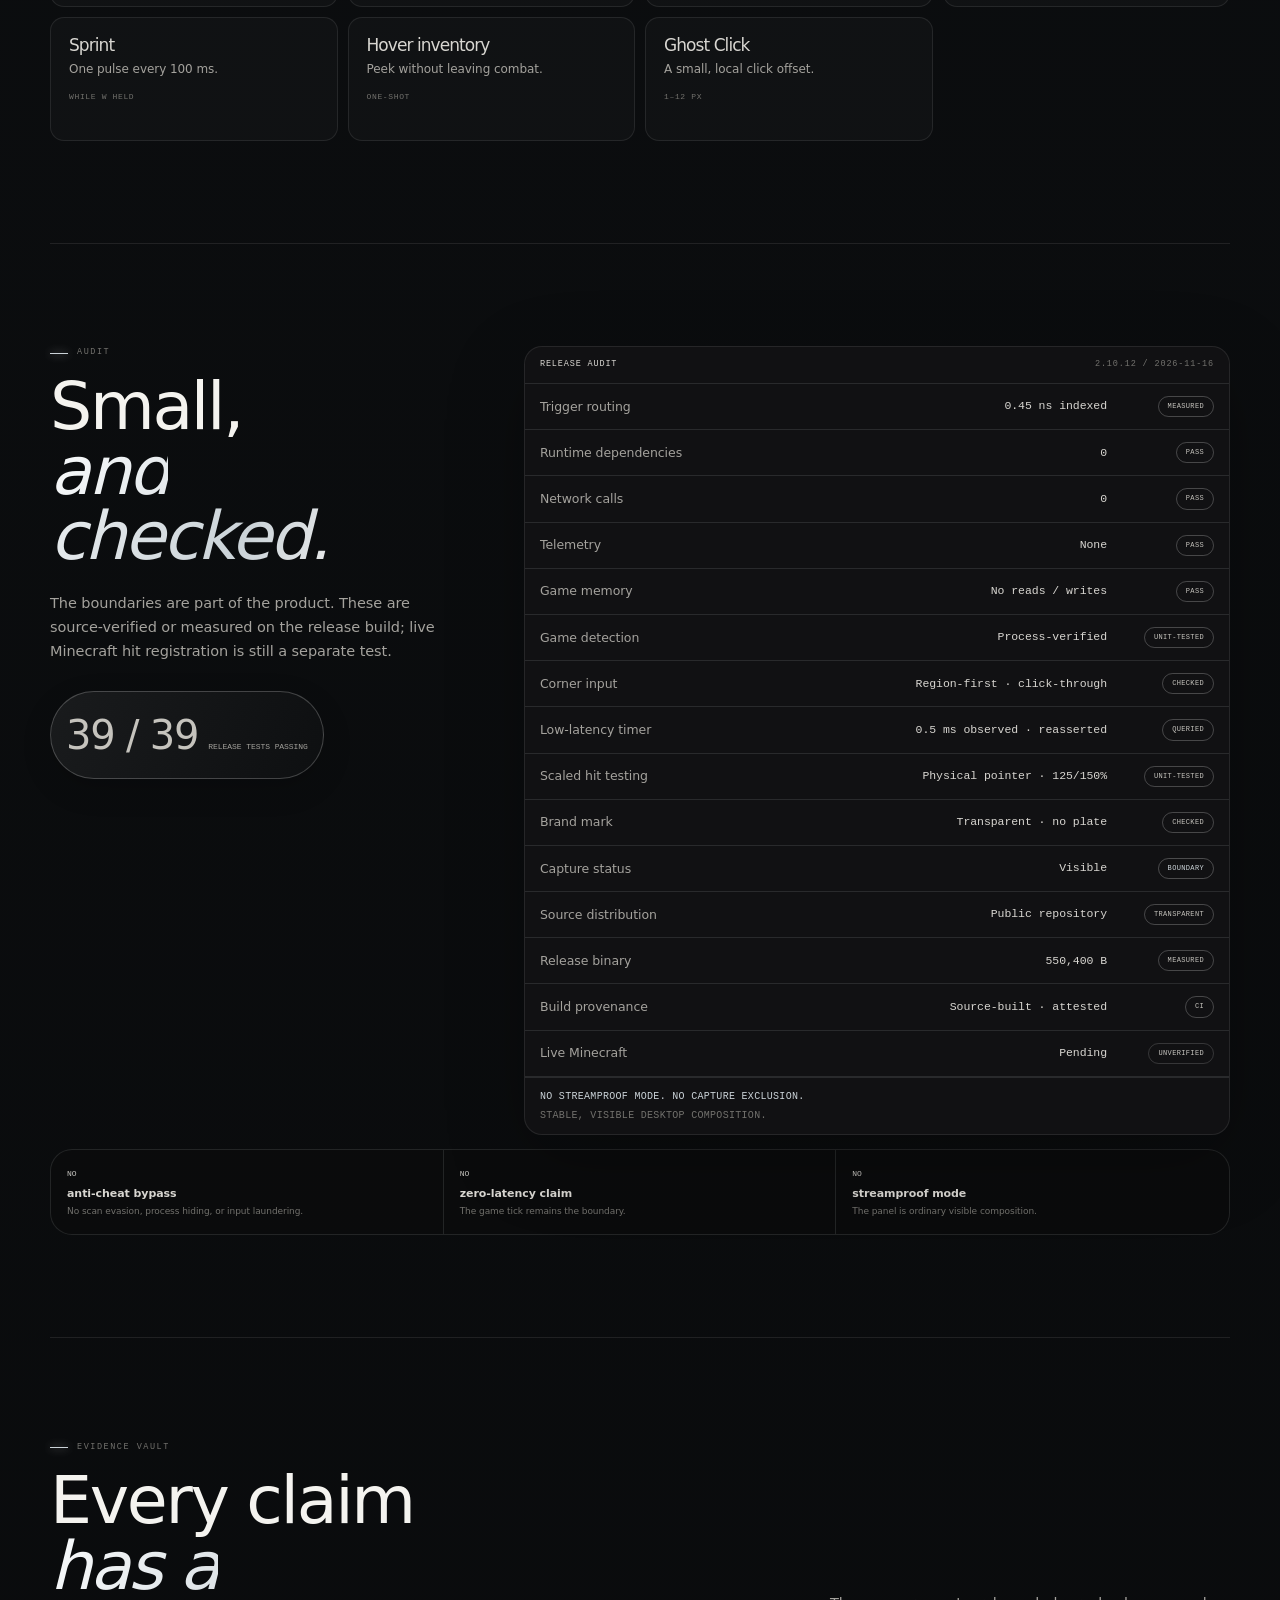
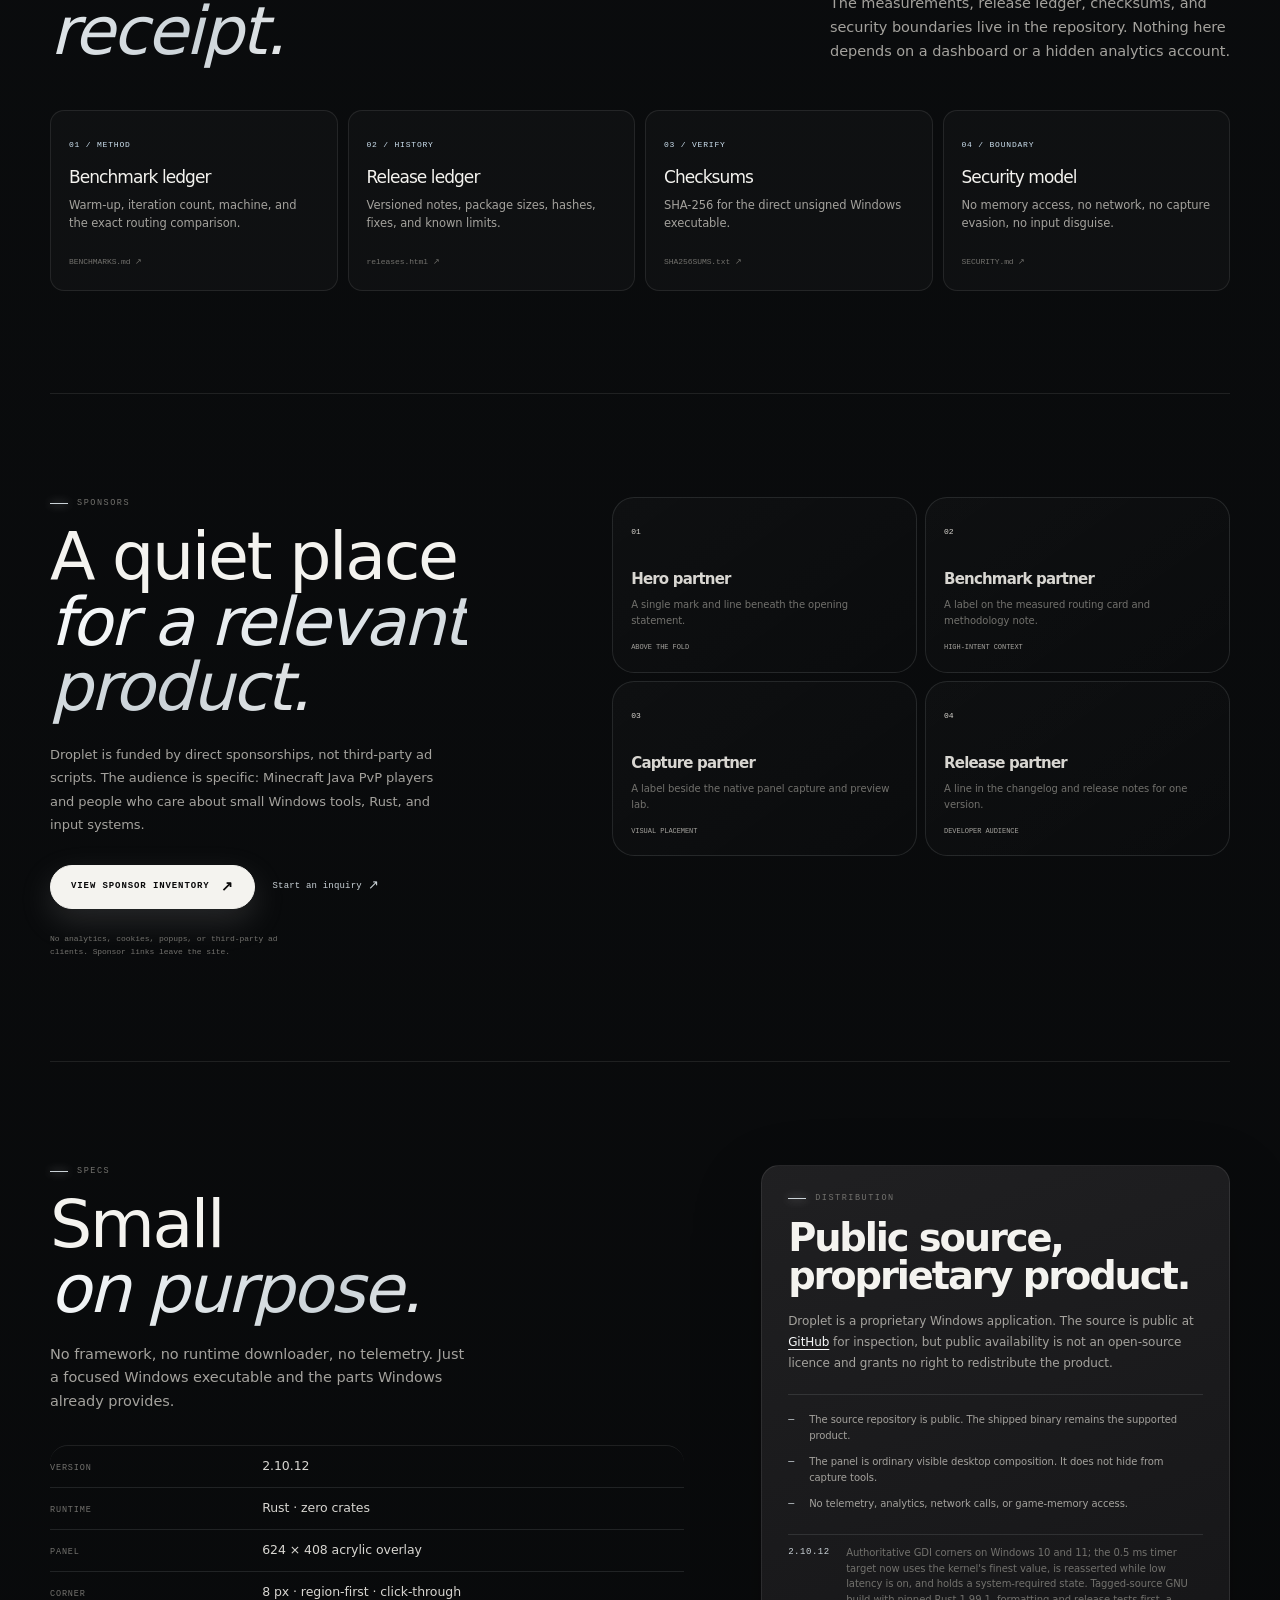
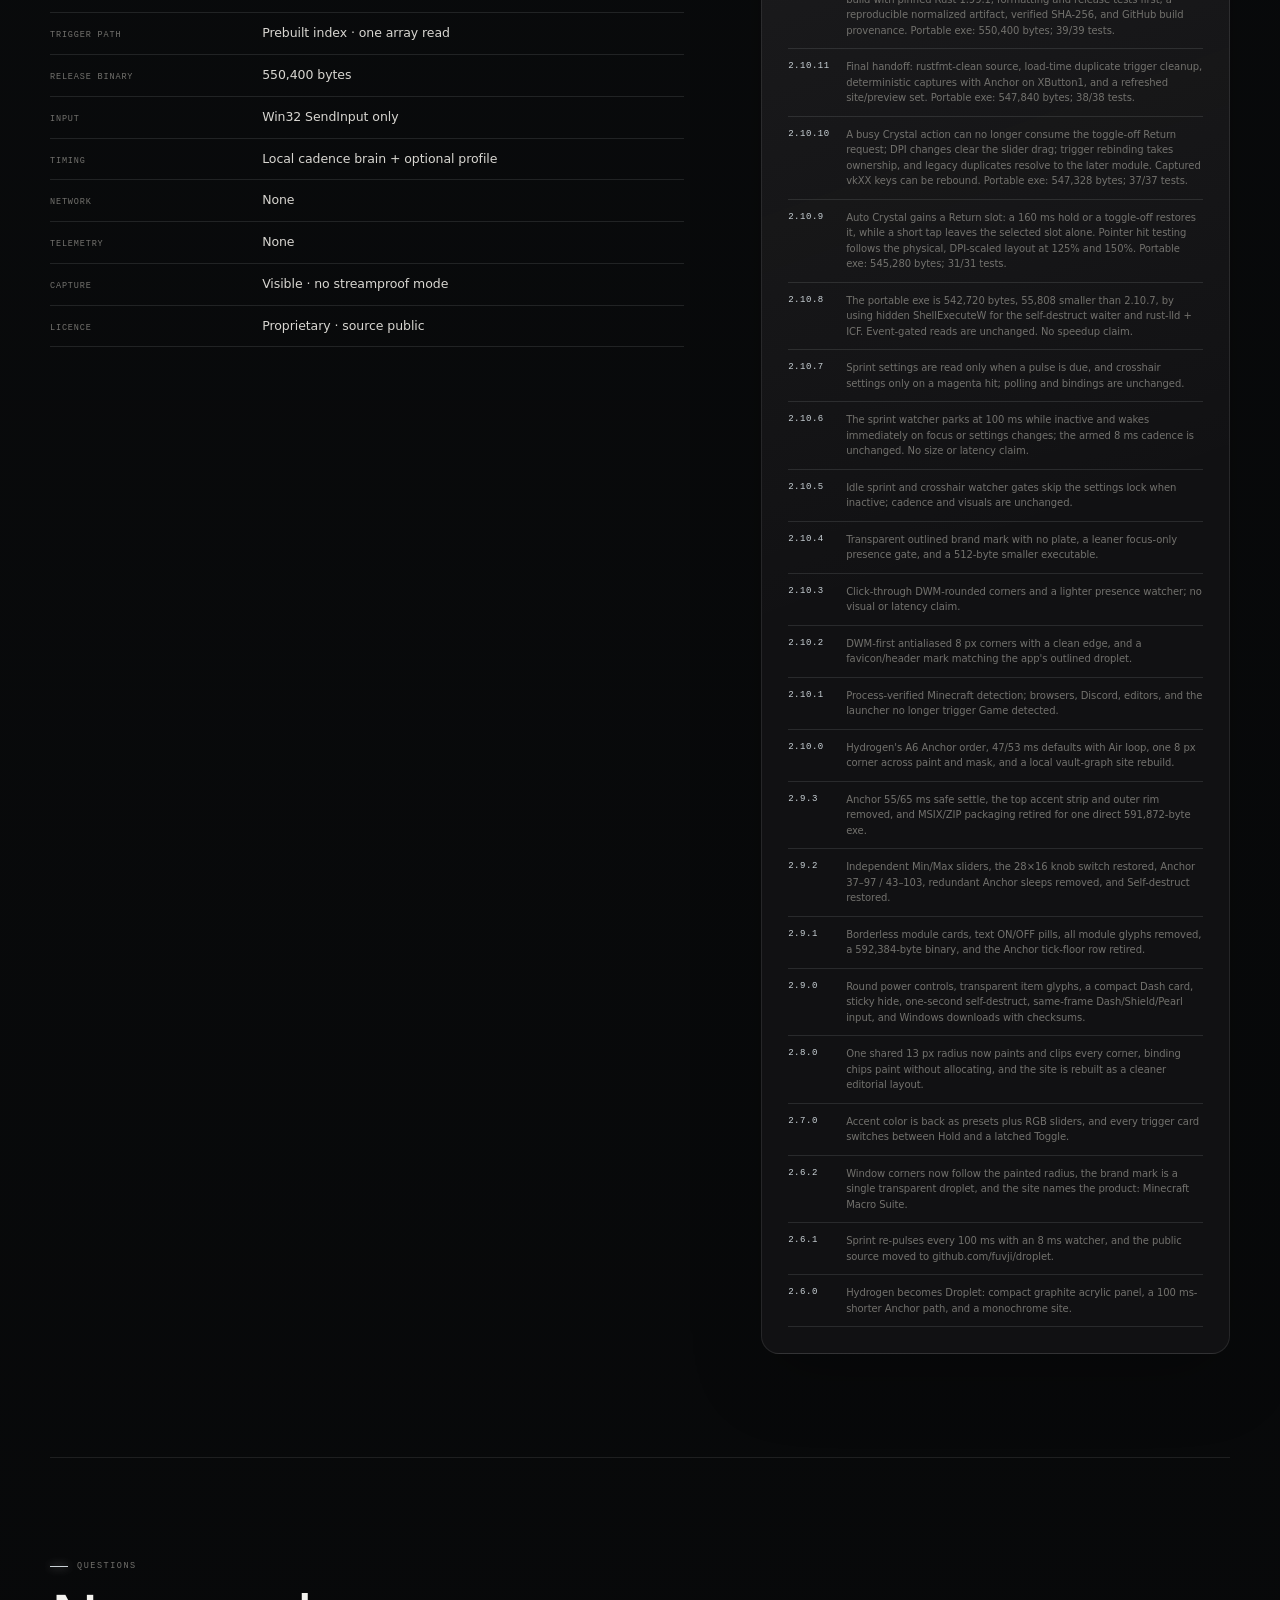
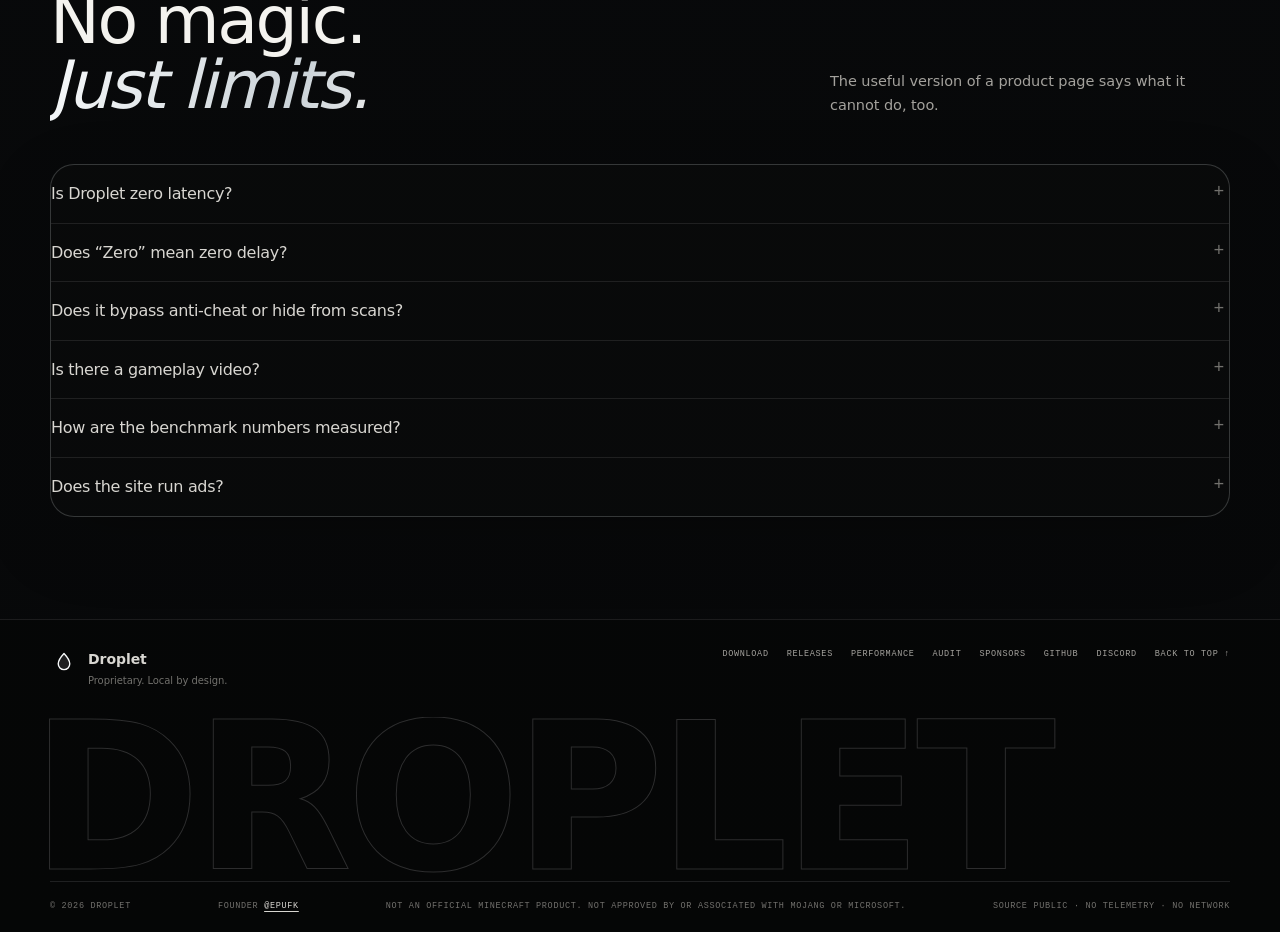
==== commit 3d9fa414: "Publish Droplet 2.10.12 site. Refresh the Windows 10 corner and held-timer release notes, captures, " ====
--- a/index.html
+++ b/index.html
@@ -6,38 +6,38 @@
   <meta name="color-scheme" content="dark">
   <meta name="theme-color" content="#0a0a0b">
   <title>Droplet — Minecraft Zero Macro</title>
-  <meta name="description" content="Droplet is a compact Windows keyboard-and-mouse macro suite for Minecraft Java: pre-indexed input routing, exact one-shot sequences, a native 624×408 panel, and no runtime dependencies.">
+  <meta name="description" content="Droplet is a compact Windows keyboard-and-mouse macro suite for Minecraft Java: pre-indexed input routing, exact one-shot sequences, a native 624×408 panel with authoritative rounded corners, a held low-latency timer, and no runtime dependencies.">
   <meta property="og:site_name" content="Droplet">
   <link rel="canonical" href="https://fuvji.github.io/droplet/">
   <meta property="og:type" content="website">
   <meta property="og:title" content="Droplet — Minecraft Zero Macro">
   <meta property="og:description" content="A compact, local Windows keyboard-and-mouse macro suite for Minecraft Java. Pre-indexed routing, exact sequences, no telemetry, no network calls, and no game-memory access.">
   <meta property="og:url" content="https://fuvji.github.io/droplet/">
-  <meta property="og:image" content="https://fuvji.github.io/droplet/assets/droplet-core.png?v=2.10.11">
+  <meta property="og:image" content="https://fuvji.github.io/droplet/assets/droplet-core.png?v=2.10.12">
   <meta property="og:image:width" content="624">
   <meta property="og:image:height" content="408">
   <meta property="og:image:alt" content="The Droplet Minecraft Macro Suite Core panel at native 624 by 408 size.">
   <meta name="twitter:card" content="summary_large_image">
   <meta name="twitter:title" content="Droplet — Minecraft Zero Macro">
   <meta name="twitter:description" content="A compact, local Minecraft Java macro suite for Windows. Exact sequences, visible composition, no game-memory access.">
-  <meta name="twitter:image" content="https://fuvji.github.io/droplet/assets/droplet-core.png?v=2.10.11">
-  <link rel="icon" href="favicon.ico?v=2.10.11-2" type="image/x-icon" sizes="any">
-  <link rel="icon" href="favicon.svg?v=2.10.11-2" type="image/svg+xml" sizes="any">
-  <link rel="icon" href="assets/favicon-32.png?v=2.10.11-2" sizes="32x32" type="image/png">
-  <link rel="icon" href="assets/favicon-16.png?v=2.10.11-2" sizes="16x16" type="image/png">
-  <link rel="apple-touch-icon" href="apple-touch-icon.png?v=2.10.11-2" sizes="180x180" type="image/png">
-  <link rel="apple-touch-icon-precomposed" href="apple-touch-icon.png?v=2.10.11-2" sizes="180x180" type="image/png">
-  <link rel="mask-icon" href="favicon.svg?v=2.10.11-2" color="#f4f3ef">
-  <link rel="manifest" href="site.webmanifest?v=2.10.11-2" type="application/manifest+json">
+  <meta name="twitter:image" content="https://fuvji.github.io/droplet/assets/droplet-core.png?v=2.10.12">
+  <link rel="icon" href="favicon.ico?v=2.10.12-2" type="image/x-icon" sizes="any">
+  <link rel="icon" href="favicon.svg?v=2.10.12-2" type="image/svg+xml" sizes="any">
+  <link rel="icon" href="assets/favicon-32.png?v=2.10.12-2" sizes="32x32" type="image/png">
+  <link rel="icon" href="assets/favicon-16.png?v=2.10.12-2" sizes="16x16" type="image/png">
+  <link rel="apple-touch-icon" href="apple-touch-icon.png?v=2.10.12-2" sizes="180x180" type="image/png">
+  <link rel="apple-touch-icon-precomposed" href="apple-touch-icon.png?v=2.10.12-2" sizes="180x180" type="image/png">
+  <link rel="mask-icon" href="favicon.svg?v=2.10.12-2" color="#f4f3ef">
+  <link rel="manifest" href="site.webmanifest?v=2.10.12-2" type="application/manifest+json">
   <meta name="application-name" content="Droplet">
   <meta name="apple-mobile-web-app-title" content="Droplet">
   <link rel="alternate" type="text/plain" href="llms.txt" title="Droplet plain-text summary">
-  <link rel="stylesheet" href="style.css?v=2.10.11-1">
-  <link rel="stylesheet" href="refine.css?v=2.10.11-1">
-  <link rel="stylesheet" href="vault.css?v=2.10.11">
-  <link rel="stylesheet" href="motion.css?v=2.10.11-4">
+  <link rel="stylesheet" href="style.css?v=2.10.12-1">
+  <link rel="stylesheet" href="refine.css?v=2.10.12-1">
+  <link rel="stylesheet" href="vault.css?v=2.10.12">
+  <link rel="stylesheet" href="motion.css?v=2.10.12-4">
   <script src="downloads.js" defer></script>
-  <script src="motion.js?v=2.10.11-6" defer></script>
+  <script src="motion.js?v=2.10.12-6" defer></script>
 </head>
 <body>
   <a class="skip-link" href="#main">Skip to content</a>
@@ -52,7 +52,7 @@
       <a class="brand" href="./" aria-label="Droplet home">
         <span class="brand-mark" aria-hidden="true"><svg viewBox="0 0 24 24"><path d="M12 2.7S5.7 9.4 5.7 14a6.3 6.3 0 0 0 12.6 0C18.3 9.4 12 2.7 12 2.7Z" fill="currentColor" fill-opacity=".11" stroke="currentColor" stroke-width="1.5" stroke-linejoin="round"/></svg></span>
         <span class="brand-name">Droplet</span>
-        <span class="brand-version">2.10.11</span>
+        <span class="brand-version">2.10.12</span>
       </a>
       <nav class="site-nav" aria-label="Primary">
         <a href="#download">Download</a>
@@ -107,7 +107,7 @@
           <a class="button button-primary" href="downloads/droplet.exe" download data-download-primary><span data-download-label>Download exe</span> <span aria-hidden="true">↓</span></a>
           <a class="button button-quiet" href="#performance">Read the measurements</a>
         </div>
-        <p class="hero-download-note">2.10.11 · Windows x64 · single portable exe</p>
+        <p class="hero-download-note">2.10.12 · Windows x64 · single portable exe</p>
         <ul class="hero-notes" aria-label="Product boundaries">
           <li>Keyboard + mouse only</li>
           <li>Visible to capture</li>
@@ -115,9 +115,9 @@
         </ul>
       </div>
 
-      <aside class="console-card" aria-label="Droplet 2.10.11 runtime card">
+      <aside class="console-card" aria-label="Droplet 2.10.12 runtime card">
         <div class="console-head">
-          <span>Runtime / 2.10.11</span>
+          <span>Runtime / 2.10.12</span>
           <span class="status-live"><i aria-hidden="true"></i>Local</span>
         </div>
         <div class="console-main">
@@ -134,8 +134,8 @@
           <div class="signal-caption"><span>binding scan 202.39 ns</span><span>index 0.45 ns</span></div>
         </div>
         <dl class="console-grid">
-          <div><dt>Release tests</dt><dd>38 / 38</dd></div>
-          <div><dt>Release binary</dt><dd>547,840 B</dd></div>
+          <div><dt>Release tests</dt><dd>39 / 39</dd></div>
+          <div><dt>Release binary</dt><dd>550,400 B</dd></div>
           <div><dt>Game tick</dt><dd>50 ms</dd></div>
           <div><dt>Runtime deps</dt><dd>0</dd></div>
         </dl>
@@ -148,8 +148,8 @@
 
     <section class="proof-rail wrap" aria-label="Measured release facts">
       <div><strong>445×</strong><span>routing lookup reduction</span></div>
-      <div><strong>547,840</strong><span>bytes · release exe</span></div>
-      <div><strong>38 / 38</strong><span>release tests passing</span></div>
+      <div><strong>550,400</strong><span>bytes · release exe</span></div>
+      <div><strong>39 / 39</strong><span>release tests passing</span></div>
       <div><strong>0</strong><span>network calls</span></div>
     </section>
 
@@ -176,7 +176,7 @@
       </div>
       <div class="vault-shell">
         <div class="vault-toolbar">
-          <span><i aria-hidden="true"></i>Vault / 2.10.11</span>
+          <span><i aria-hidden="true"></i>Vault / 2.10.12</span>
           <span>Nodes 13</span>
           <span>Edges 18</span>
           <span>Outbound 0</span>
@@ -283,7 +283,7 @@
           <p class="section-tag"><span aria-hidden="true"></span>Download</p>
           <h2 id="download-title">Take the<br><em>small build.</em></h2>
         </div>
-        <p class="section-lede">One direct executable and nothing else. No installer, package registration, runtime downloader, account, or telemetry. The executable is 547,840 bytes and runs locally.</p>
+        <p class="section-lede">One direct executable and nothing else. No installer, package registration, runtime downloader, account, or telemetry. The executable is 550,400 bytes and runs locally.</p>
       </div>
 
       <div class="download-grid" data-platform-grid>
@@ -295,7 +295,7 @@
             <a class="button button-primary" href="downloads/droplet.exe" download>Download exe <span aria-hidden="true">↓</span></a>
             <a class="text-link" href="downloads/SHA256SUMS.txt">Checksums <span aria-hidden="true">↗</span></a>
           </div>
-          <small>547,840 B · single exe · no MSIX or ZIP</small>
+          <small>550,400 B · single exe · no MSIX or ZIP</small>
         </article>
         <article class="download-card is-muted" data-os="linux">
           <div class="download-head"><span class="download-icon">LNX</span><span class="download-state is-pending">Port tracked</span></div>
@@ -312,6 +312,7 @@
           <small>No .dmg, .zip, or .img is published because no macOS build exists.</small>
         </article>
       </div>
+      <p class="download-note"><strong>2.10.12 fixes:</strong> the 8 px window region is now authoritative on Windows 10 and 11, so the corners cannot fall back to a square frame; low latency requests the kernel's finest timer value, reasserts 0.5 ms while enabled, and holds a system-required execution state. The OS can still deny 0.5 ms on hardware that does not expose it, and the UI reports the value actually granted.</p>
       <p class="download-note" data-platform-note>Droplet ships a Windows x64 build. This page checks your platform locally and never sends it anywhere.</p>
       <div class="download-verify">
         <span>Verify</span><code>sha256sum -c SHA256SUMS.txt</code>
@@ -338,7 +339,7 @@
               <strong>202.39 <small>ns</small></strong>
             </div>
             <div class="benchmark-row is-fast">
-              <div class="bench-label"><span>Indexed route</span><small>2.10.11</small></div>
+              <div class="bench-label"><span>Indexed route</span><small>2.10.12</small></div>
               <div class="bench-track"><i class="bar-thin"></i></div>
               <strong>0.45 <small>ns</small></strong>
             </div>
@@ -368,7 +369,7 @@
       </div>
 
       <div class="measure-card">
-        <div class="measure-head"><span>Measurement detail</span><span>Release 2.10.11</span></div>
+        <div class="measure-head"><span>Measurement detail</span><span>Release 2.10.12</span></div>
         <table class="measure-table">
           <thead><tr><th>Metric</th><th>Result</th><th>Method</th></tr></thead>
           <tbody>
@@ -413,17 +414,17 @@
 
       <figure class="media-frame">
         <div class="media-bar">
-          <span class="media-title">CORE / 2.10.11</span>
+          <span class="media-title">CORE / 2.10.12</span>
           <span class="media-meta">624 × 408</span>
           <span class="media-live"><i aria-hidden="true"></i>Native capture</span>
         </div>
         <div class="media-image">
-          <img src="assets/droplet-core.png?v=2.10.11" width="624" height="408" alt="The Droplet 2.10.11 Core panel showing Shield, Mace, Potion, Breach, Auto Use, and Dash modules with their bindings and timing controls." loading="lazy" decoding="async">
+          <img src="assets/droplet-core.png?v=2.10.12" width="624" height="408" alt="The Droplet 2.10.12 Core panel showing Shield, Mace, Potion, Breach, Auto Use, and Dash modules with their bindings and timing controls." loading="lazy" decoding="async">
           <span class="scanline" aria-hidden="true"></span>
         </div>
         <figcaption class="media-caption">
-          <span>Core tab, native size, captured from the 2.10.11 build.</span>
-          <span>Windows 11 / 100% DPI</span>
+          <span>Core tab, native size, captured from the 2.10.12 build.</span>
+          <span>Windows 10 / 11 · 100% DPI</span>
         </figcaption>
       </figure>
 
@@ -441,19 +442,19 @@
         </div>
         <div class="preview-stage">
           <figure class="preview-pane pane-core">
-            <img src="assets/droplet-core.png?v=2.10.11" width="624" height="408" alt="Native Core tab with Shield, Mace, Potion, Breach, Auto Use, and Dash controls." loading="lazy" decoding="async">
+            <img src="assets/droplet-core.png?v=2.10.12" width="624" height="408" alt="Native Core tab with Shield, Mace, Potion, Breach, Auto Use, and Dash controls." loading="lazy" decoding="async">
             <figcaption><span>Core / combat modules</span><span>Native 624 × 408</span></figcaption>
           </figure>
           <figure class="preview-pane pane-crystal">
-            <img src="assets/droplet-crystal.png?v=2.10.11" width="624" height="408" alt="Native Crystal tab with Auto Crystal, Anchor, Hover Totem, and Pearl controls." loading="lazy" decoding="async">
+            <img src="assets/droplet-crystal.png?v=2.10.12" width="624" height="408" alt="Native Crystal tab with Auto Crystal, Anchor, Hover Totem, and Pearl controls." loading="lazy" decoding="async">
             <figcaption><span>Crystal / anchor + totem</span><span>Native 624 × 408</span></figcaption>
           </figure>
           <figure class="preview-pane pane-assist">
-            <img src="assets/droplet-assist.png?v=2.10.11" width="624" height="408" alt="Native Assist tab with Fast Use, Sprint, Ghost Click, and W-Tap timing controls." loading="lazy" decoding="async">
+            <img src="assets/droplet-assist.png?v=2.10.12" width="624" height="408" alt="Native Assist tab with Fast Use, Sprint, Ghost Click, and W-Tap timing controls." loading="lazy" decoding="async">
             <figcaption><span>Assist / timing tools</span><span>Native 624 × 408</span></figcaption>
           </figure>
           <figure class="preview-pane pane-system">
-            <img src="assets/droplet-system.png?v=2.10.11" width="624" height="408" alt="Native System tab with appearance, session, danger zone, and performance controls." loading="lazy" decoding="async">
+            <img src="assets/droplet-system.png?v=2.10.12" width="624" height="408" alt="Native System tab with appearance, session, danger zone, and performance controls." loading="lazy" decoding="async">
             <figcaption><span>System / appearance + session</span><span>Native 624 × 408</span></figcaption>
           </figure>
         </div>
@@ -477,10 +478,10 @@
         <div class="capture-frame">
           <div class="capture-chrome"><span>UI REEL / FOUR TABS</span><span>624 × 408 STILLS</span><span class="status-live"><i aria-hidden="true"></i>Visible</span></div>
           <div class="capture-image capture-reel" role="img" aria-label="Silent CSS crossfade of the native Core, Crystal, Assist, and System panels. Native stills, not gameplay.">
-            <img class="reel-frame" src="assets/droplet-core.png?v=2.10.11" width="624" height="408" alt="" loading="lazy" decoding="async">
-            <img class="reel-frame reel-2" src="assets/droplet-crystal.png?v=2.10.11" width="624" height="408" alt="" loading="lazy" decoding="async">
-            <img class="reel-frame reel-3" src="assets/droplet-assist.png?v=2.10.11" width="624" height="408" alt="" loading="lazy" decoding="async">
-            <img class="reel-frame reel-4" src="assets/droplet-system.png?v=2.10.11" width="624" height="408" alt="" loading="lazy" decoding="async">
+            <img class="reel-frame" src="assets/droplet-core.png?v=2.10.12" width="624" height="408" alt="" loading="lazy" decoding="async">
+            <img class="reel-frame reel-2" src="assets/droplet-crystal.png?v=2.10.12" width="624" height="408" alt="" loading="lazy" decoding="async">
+            <img class="reel-frame reel-3" src="assets/droplet-assist.png?v=2.10.12" width="624" height="408" alt="" loading="lazy" decoding="async">
+            <img class="reel-frame reel-4" src="assets/droplet-system.png?v=2.10.12" width="624" height="408" alt="" loading="lazy" decoding="async">
             <span class="capture-tag">NATIVE UI / NOT GAMEPLAY</span>
           </div>
           <div class="capture-caption"><span>Core → Crystal → Assist → System</span><span>Silent stills, crossfaded</span></div>
@@ -538,11 +539,11 @@
           <p class="section-tag"><span aria-hidden="true"></span>Audit</p>
           <h2 id="audit-title">Small,<br><em>and checked.</em></h2>
           <p class="section-lede">The boundaries are part of the product. These are source-verified or measured on the release build; live Minecraft hit registration is still a separate test.</p>
-          <div class="audit-stamp"><strong>38 / 38</strong><span>release tests passing</span></div>
+          <div class="audit-stamp"><strong>39 / 39</strong><span>release tests passing</span></div>
         </div>
 
         <div class="audit-panel">
-          <div class="audit-head"><span>Release audit</span><span>2.10.11 / 2026-11-15</span></div>
+          <div class="audit-head"><span>Release audit</span><span>2.10.12 / 2026-11-16</span></div>
           <ul class="audit-list">
             <li><span class="audit-name">Trigger routing</span><span class="audit-value">0.45 ns indexed</span><span class="audit-state is-pass">measured</span></li>
             <li><span class="audit-name">Runtime dependencies</span><span class="audit-value">0</span><span class="audit-state is-pass">pass</span></li>
@@ -550,12 +551,14 @@
             <li><span class="audit-name">Telemetry</span><span class="audit-value">None</span><span class="audit-state is-pass">pass</span></li>
             <li><span class="audit-name">Game memory</span><span class="audit-value">No reads / writes</span><span class="audit-state is-pass">pass</span></li>
             <li><span class="audit-name">Game detection</span><span class="audit-value">Process-verified</span><span class="audit-state is-pass">unit-tested</span></li>
-            <li><span class="audit-name">Corner input</span><span class="audit-value">DWM-first · click-through</span><span class="audit-state is-pass">checked</span></li>
+            <li><span class="audit-name">Corner input</span><span class="audit-value">Region-first · click-through</span><span class="audit-state is-pass">checked</span></li>
+            <li><span class="audit-name">Low-latency timer</span><span class="audit-value">0.5 ms observed · reasserted</span><span class="audit-state is-pass">queried</span></li>
             <li><span class="audit-name">Scaled hit testing</span><span class="audit-value">Physical pointer · 125/150%</span><span class="audit-state is-pass">unit-tested</span></li>
             <li><span class="audit-name">Brand mark</span><span class="audit-value">Transparent · no plate</span><span class="audit-state is-pass">checked</span></li>
             <li><span class="audit-name">Capture status</span><span class="audit-value">Visible</span><span class="audit-state is-boundary">boundary</span></li>
             <li><span class="audit-name">Source distribution</span><span class="audit-value">Public repository</span><span class="audit-state is-pass">transparent</span></li>
-            <li><span class="audit-name">Release binary</span><span class="audit-value">547,840 B</span><span class="audit-state is-pass">measured</span></li>
+            <li><span class="audit-name">Release binary</span><span class="audit-value">550,400 B</span><span class="audit-state is-pass">measured</span></li>
+            <li><span class="audit-name">Build provenance</span><span class="audit-value">Source-built · attested</span><span class="audit-state is-pass">CI</span></li>
             <li><span class="audit-name">Live Minecraft</span><span class="audit-value">Pending</span><span class="audit-state is-open">unverified</span></li>
           </ul>
           <div class="audit-foot"><span>No streamproof mode. No capture exclusion.</span><span>Stable, visible desktop composition.</span></div>
@@ -616,12 +619,12 @@
             <p class="section-lede">No framework, no runtime downloader, no telemetry. Just a focused Windows executable and the parts Windows already provides.</p>
           </div>
           <dl class="spec-list">
-            <div class="spec-row"><dt>Version</dt><dd>2.10.11</dd></div>
+            <div class="spec-row"><dt>Version</dt><dd>2.10.12</dd></div>
             <div class="spec-row"><dt>Runtime</dt><dd>Rust · zero crates</dd></div>
             <div class="spec-row"><dt>Panel</dt><dd>624 × 408 acrylic overlay</dd></div>
-            <div class="spec-row"><dt>Corner</dt><dd>8 px · click-through + fallback</dd></div>
+            <div class="spec-row"><dt>Corner</dt><dd>8 px · region-first · click-through</dd></div>
             <div class="spec-row"><dt>Trigger path</dt><dd>Prebuilt index · one array read</dd></div>
-            <div class="spec-row"><dt>Release binary</dt><dd>547,840 bytes</dd></div>
+            <div class="spec-row"><dt>Release binary</dt><dd>550,400 bytes</dd></div>
             <div class="spec-row"><dt>Input</dt><dd>Win32 SendInput only</dd></div>
             <div class="spec-row"><dt>Timing</dt><dd>Local cadence brain + optional profile</dd></div>
             <div class="spec-row"><dt>Network</dt><dd>None</dd></div>
@@ -641,6 +644,7 @@
             <li>No telemetry, analytics, network calls, or game-memory access.</li>
           </ul>
           <div class="release-notes">
+            <div><span>2.10.12</span><p>Authoritative GDI corners on Windows 10 and 11; the 0.5 ms timer target now uses the kernel's finest value, is reasserted while low latency is on, and holds a system-required state. Tagged-source GNU build with pinned Rust 1.99.1, formatting and release tests first, a reproducible normalized artifact, verified SHA-256, and GitHub build provenance. Portable exe: 550,400 bytes; 39/39 tests.</p></div>
             <div><span>2.10.11</span><p>Final handoff: rustfmt-clean source, load-time duplicate trigger cleanup, deterministic captures with Anchor on XButton1, and a refreshed site/preview set. Portable exe: 547,840 bytes; 38/38 tests.</p></div>
             <div><span>2.10.10</span><p>A busy Crystal action can no longer consume the toggle-off Return request; DPI changes clear the slider drag; trigger rebinding takes ownership, and legacy duplicates resolve to the later module. Captured vkXX keys can be rebound. Portable exe: 547,328 bytes; 37/37 tests.</p></div>
             <div><span>2.10.9</span><p>Auto Crystal gains a Return slot: a 160 ms hold or a toggle-off restores it, while a short tap leaves the selected slot alone. Pointer hit testing follows the physical, DPI-scaled layout at 125% and 150%. Portable exe: 545,280 bytes; 31/31 tests.</p></div>
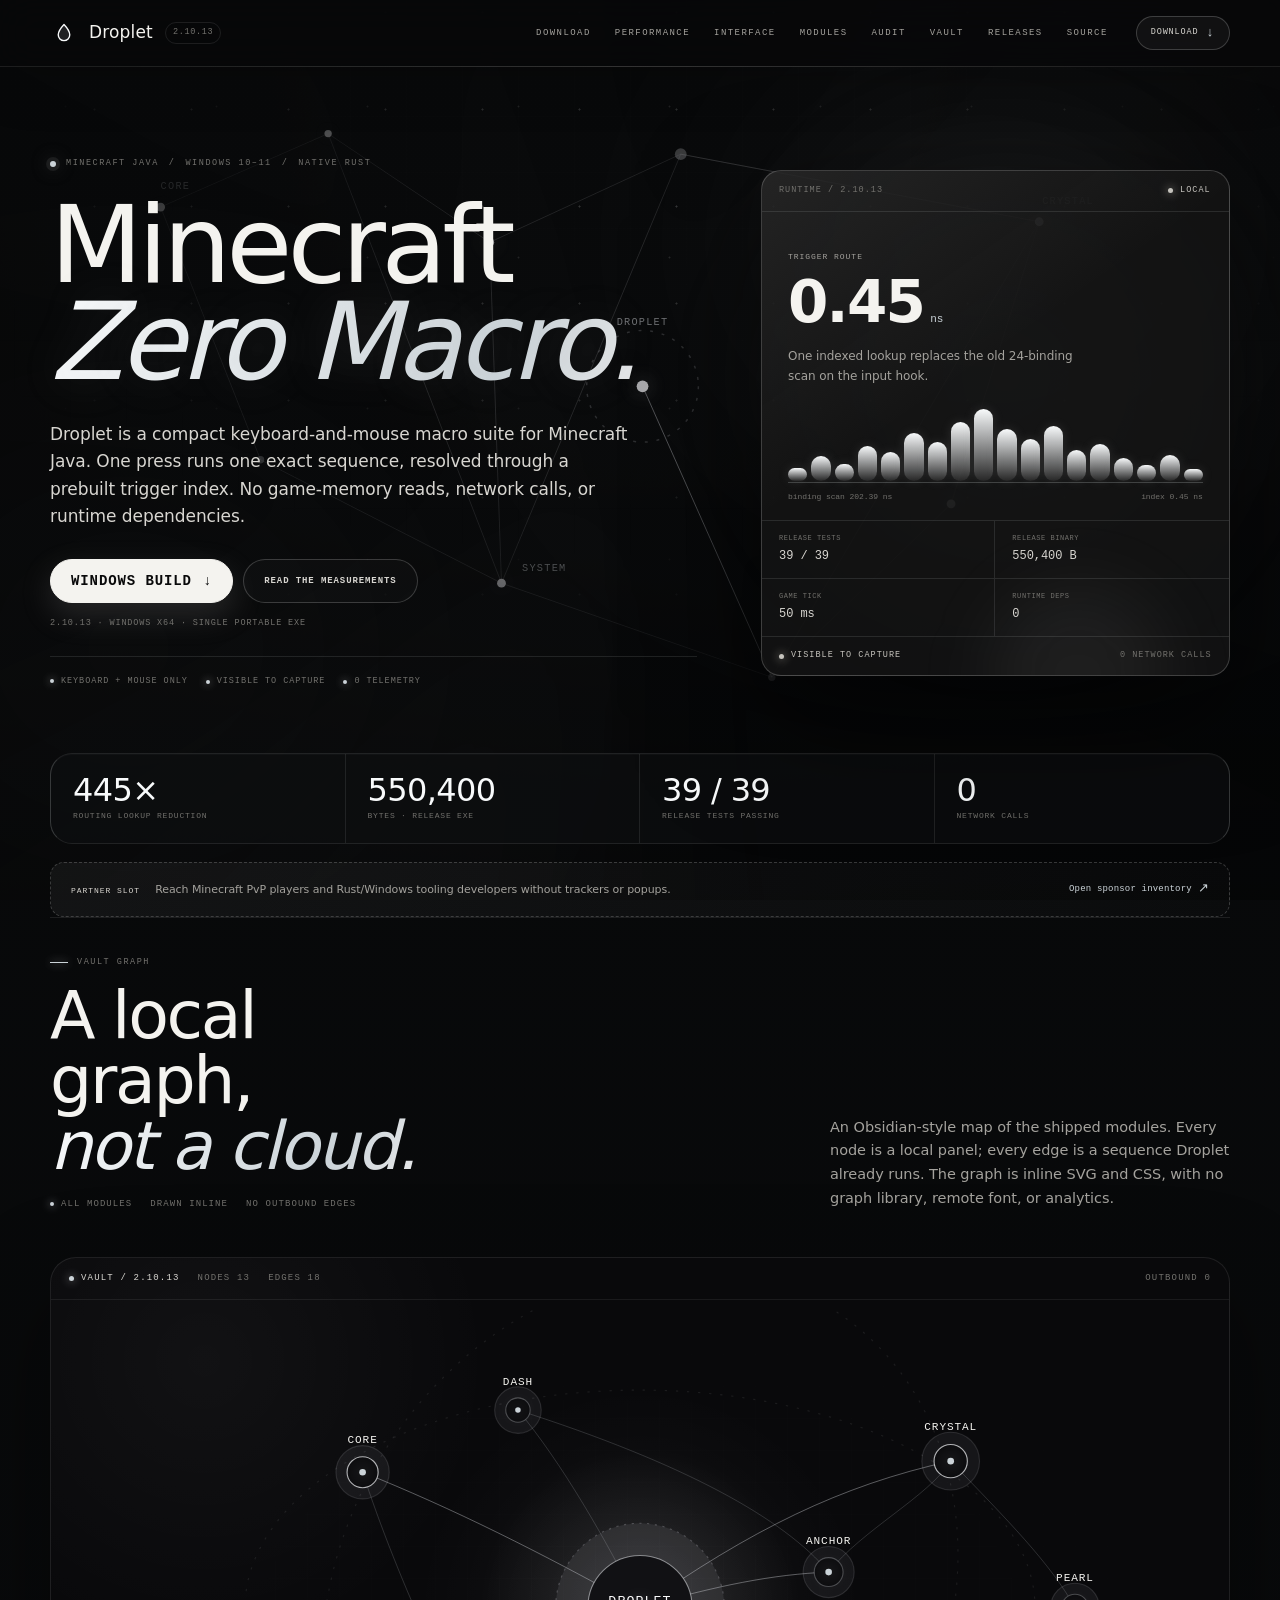
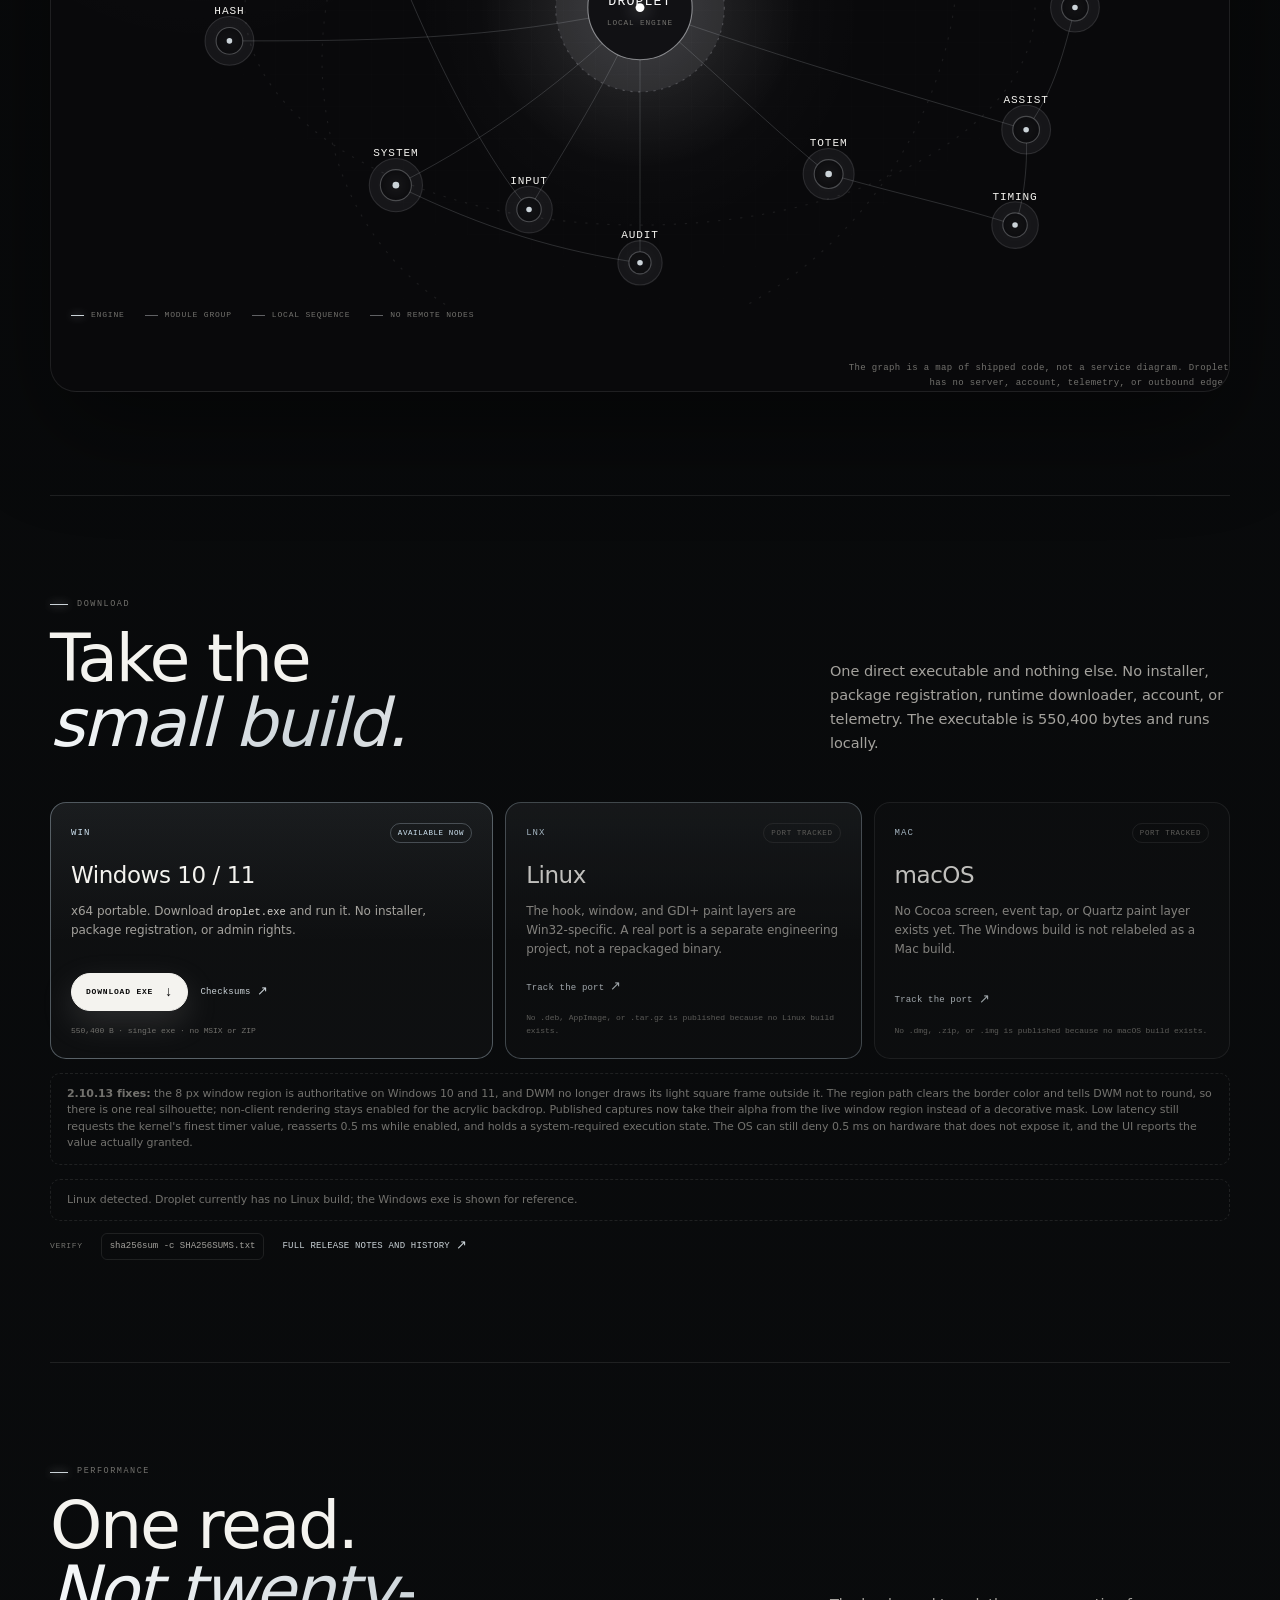
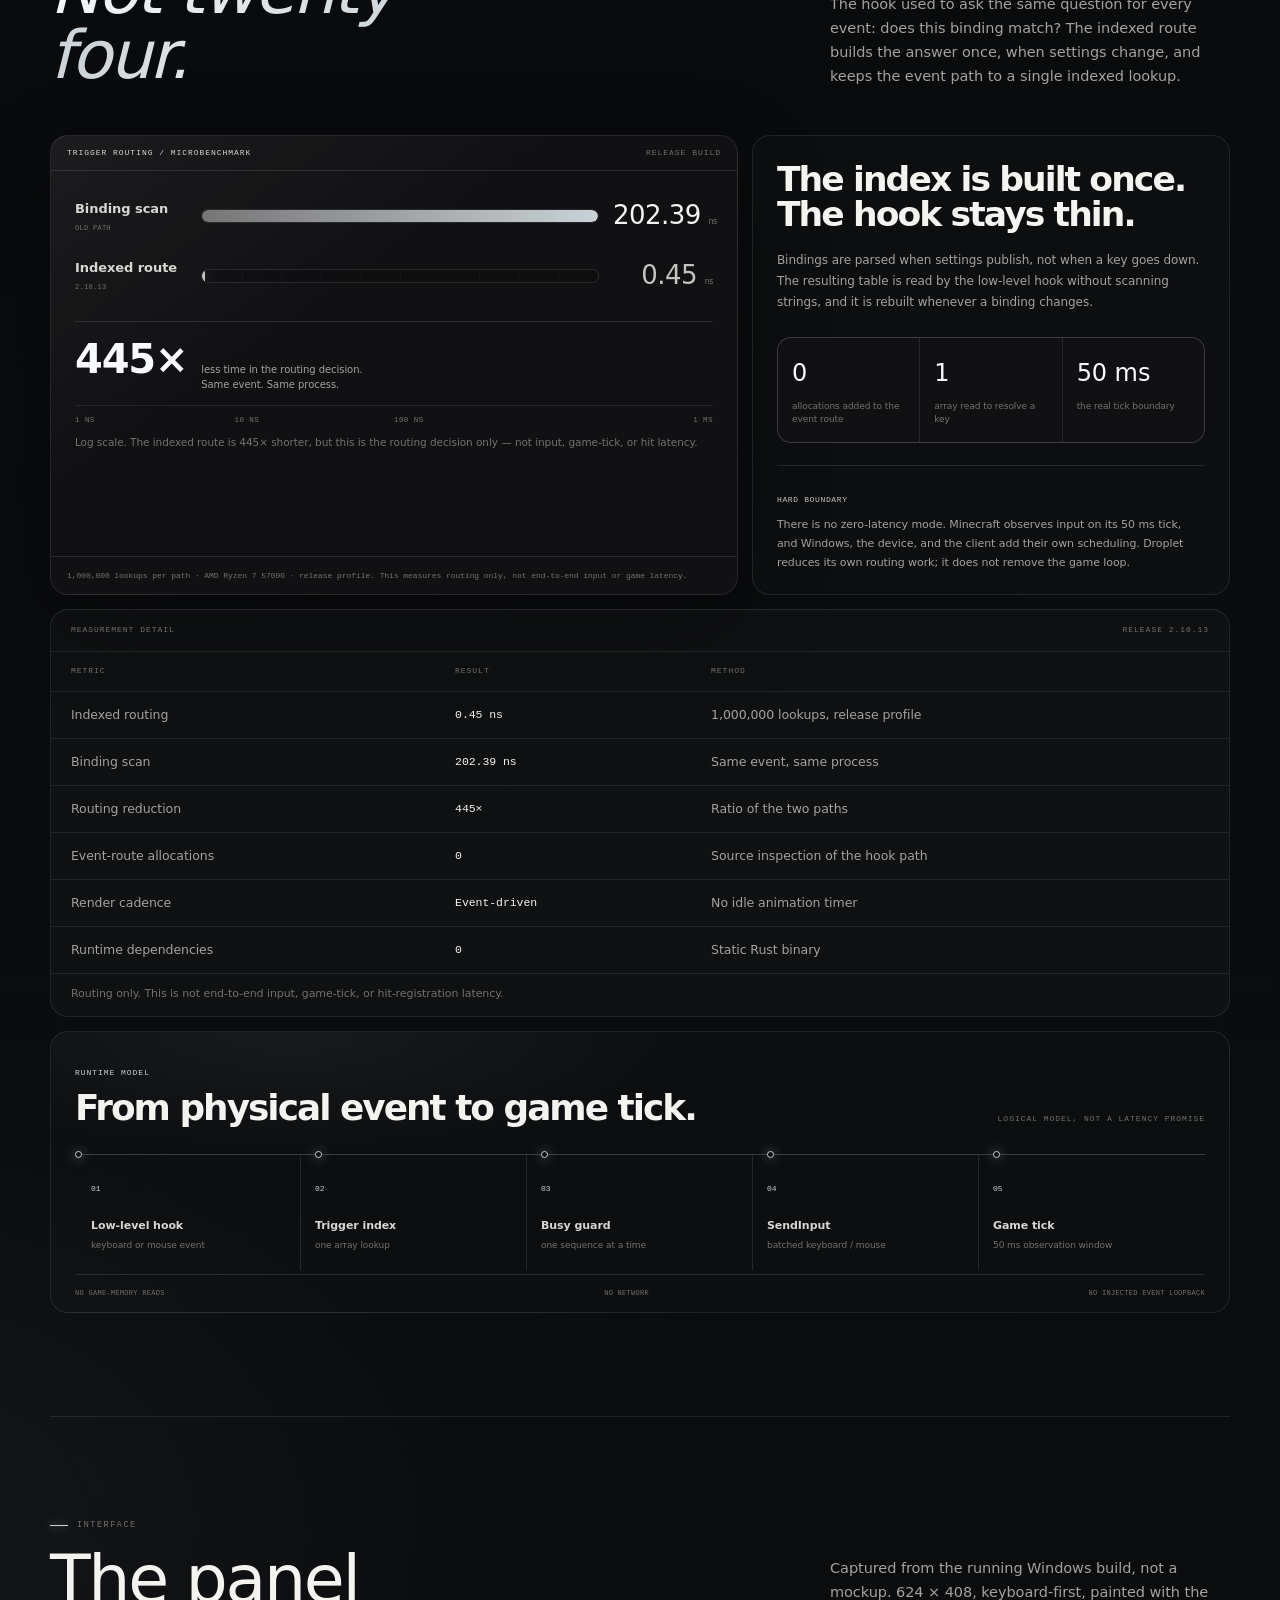
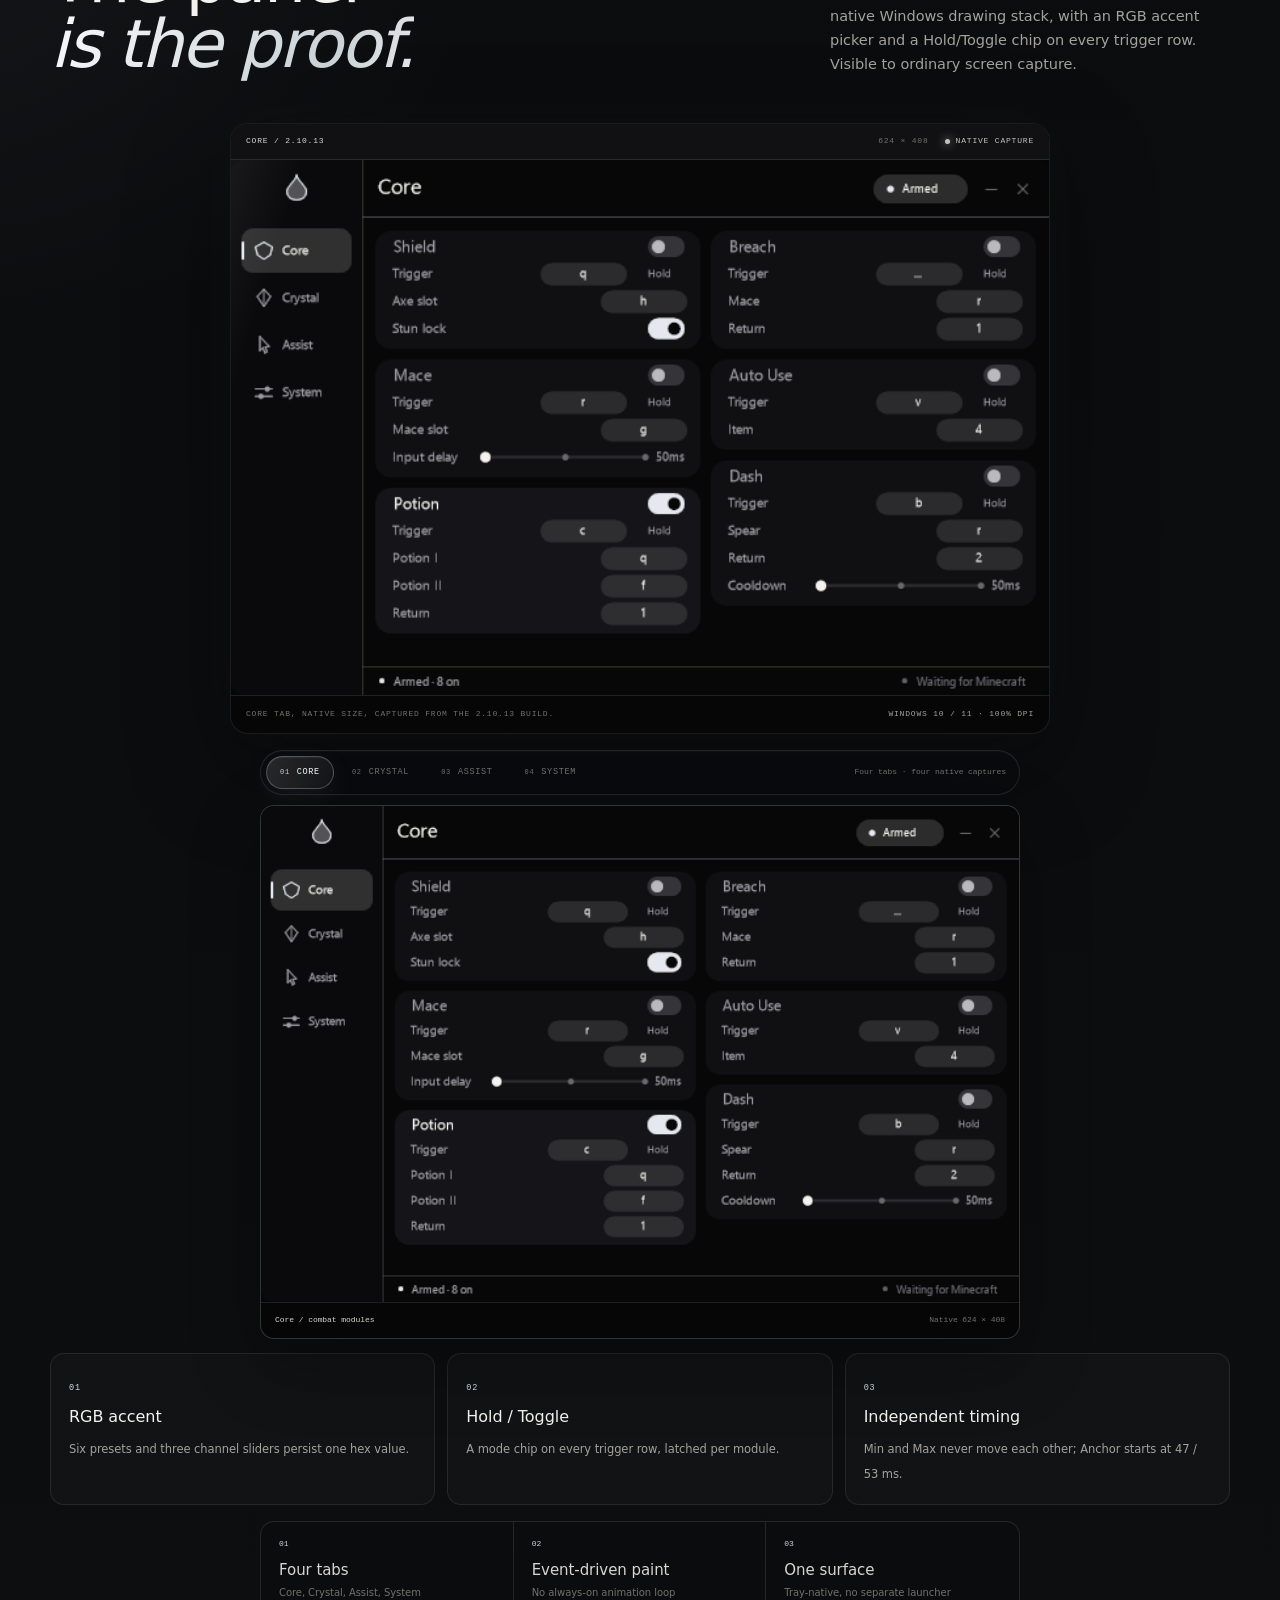
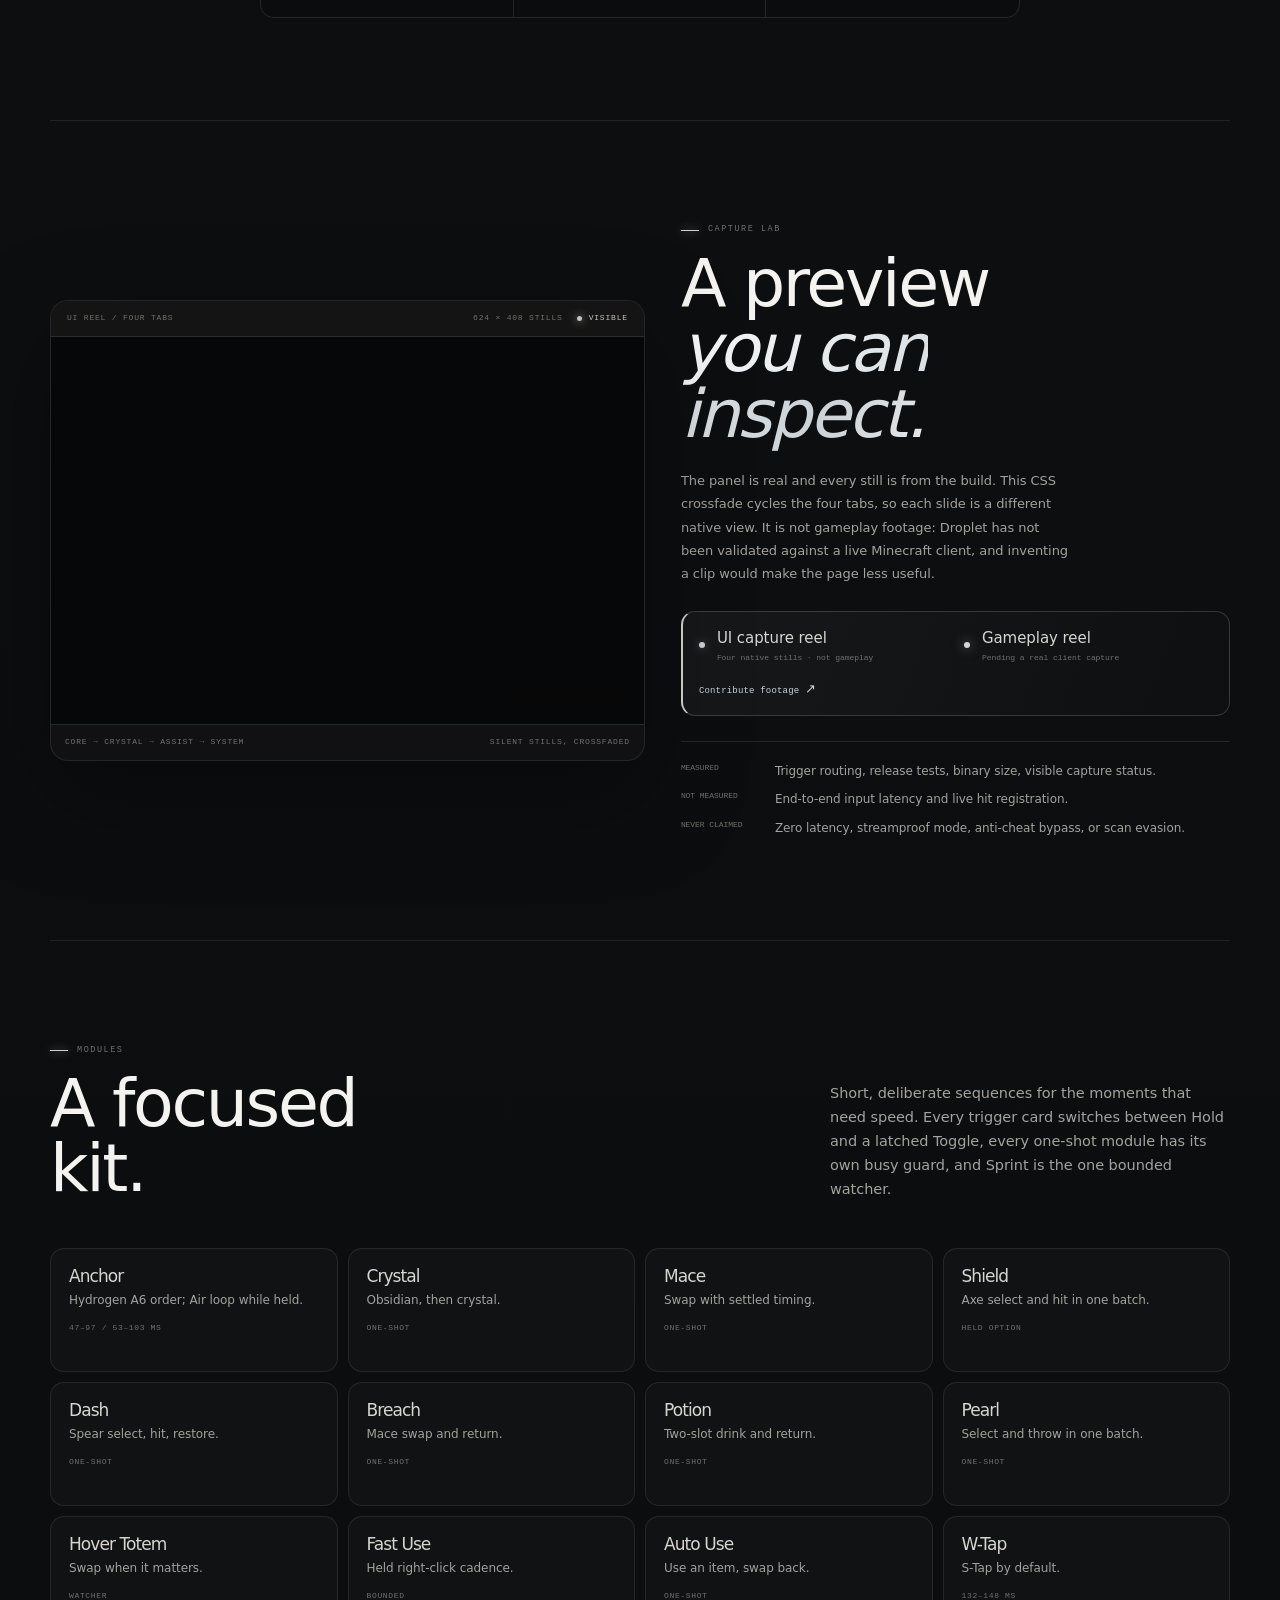
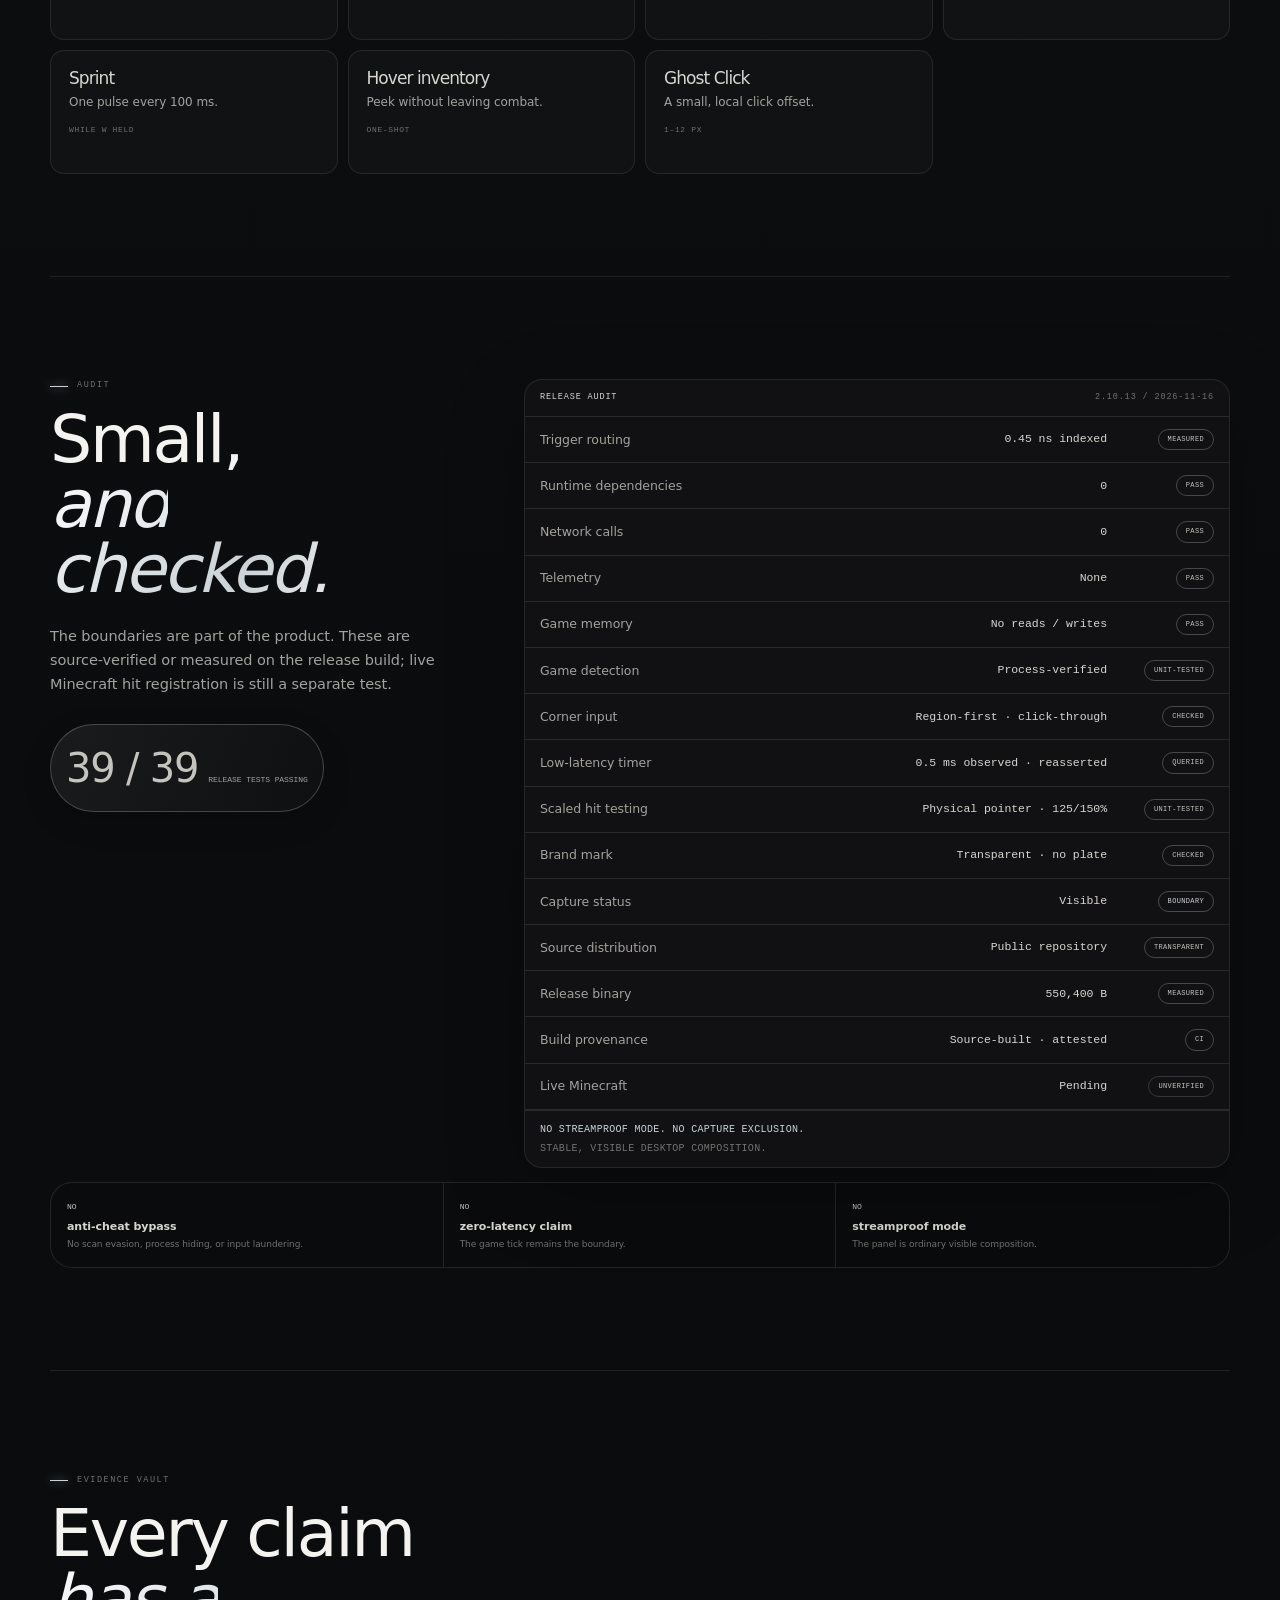
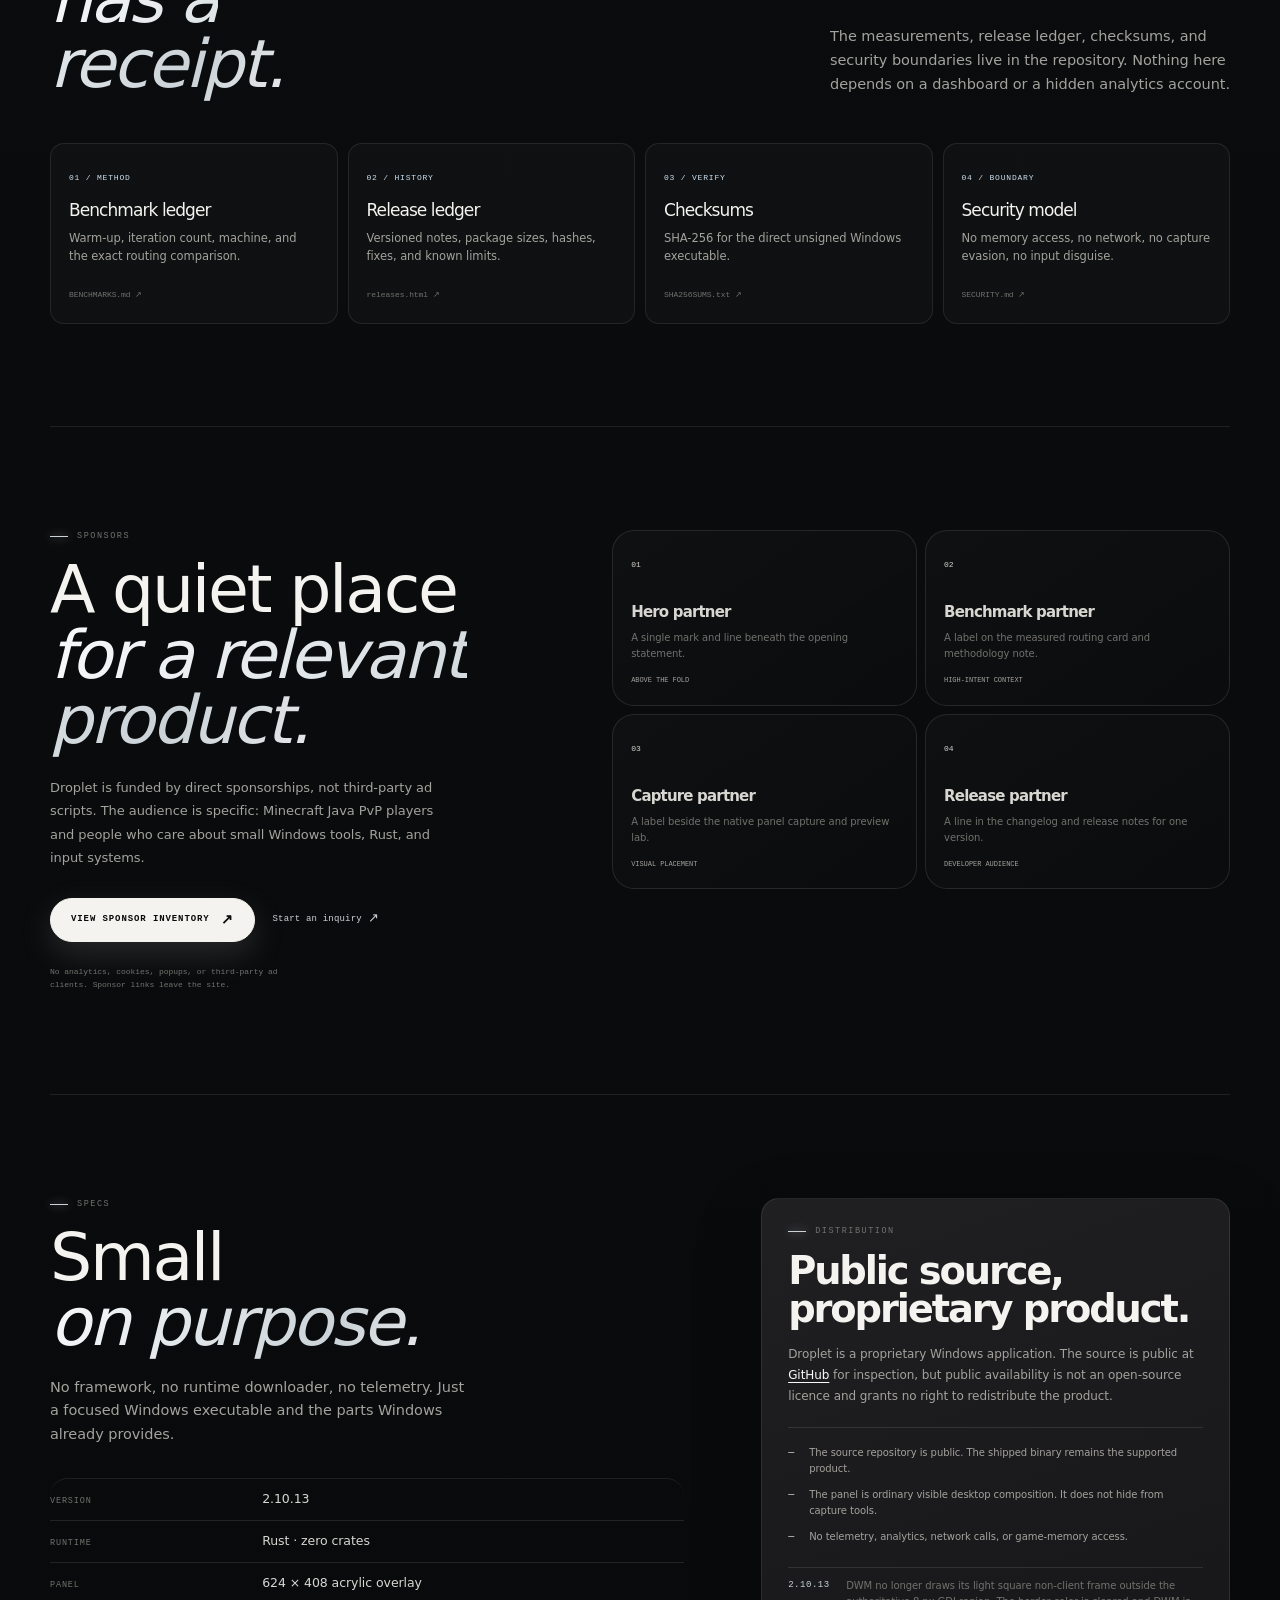
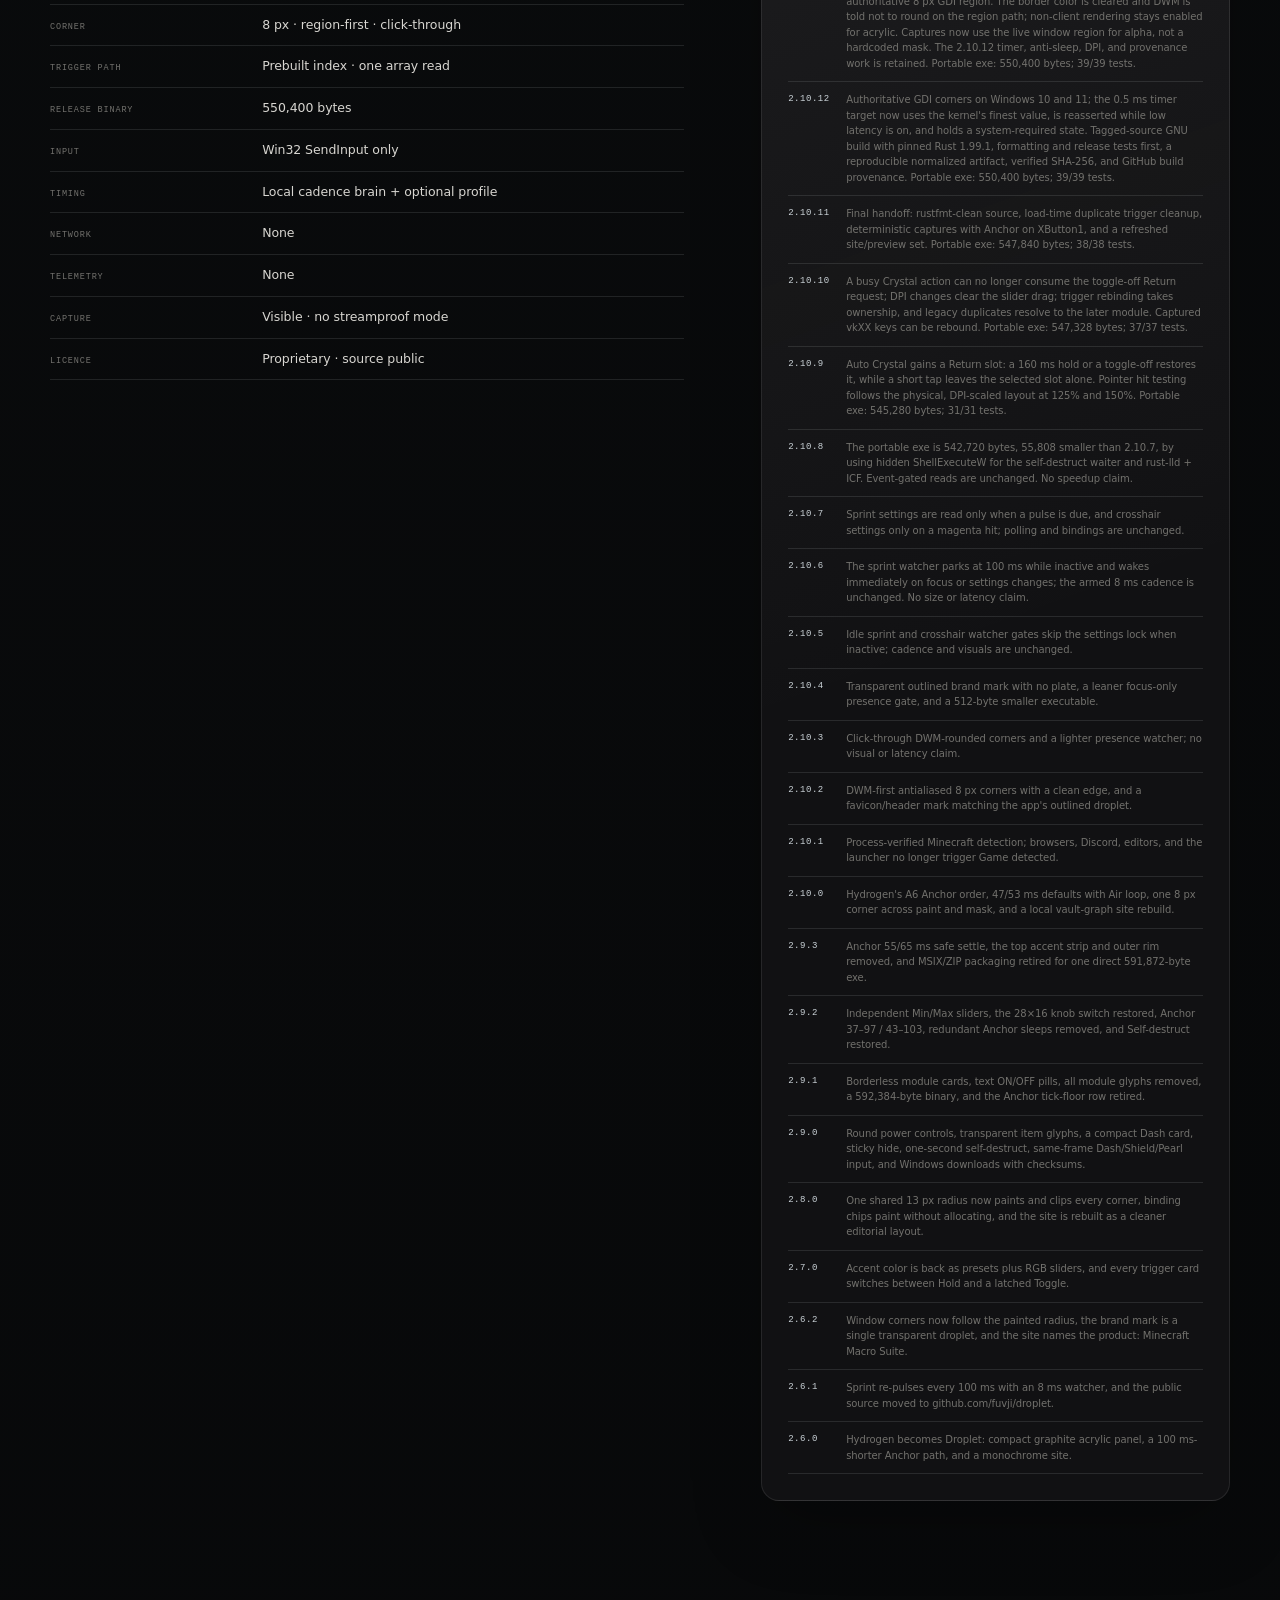
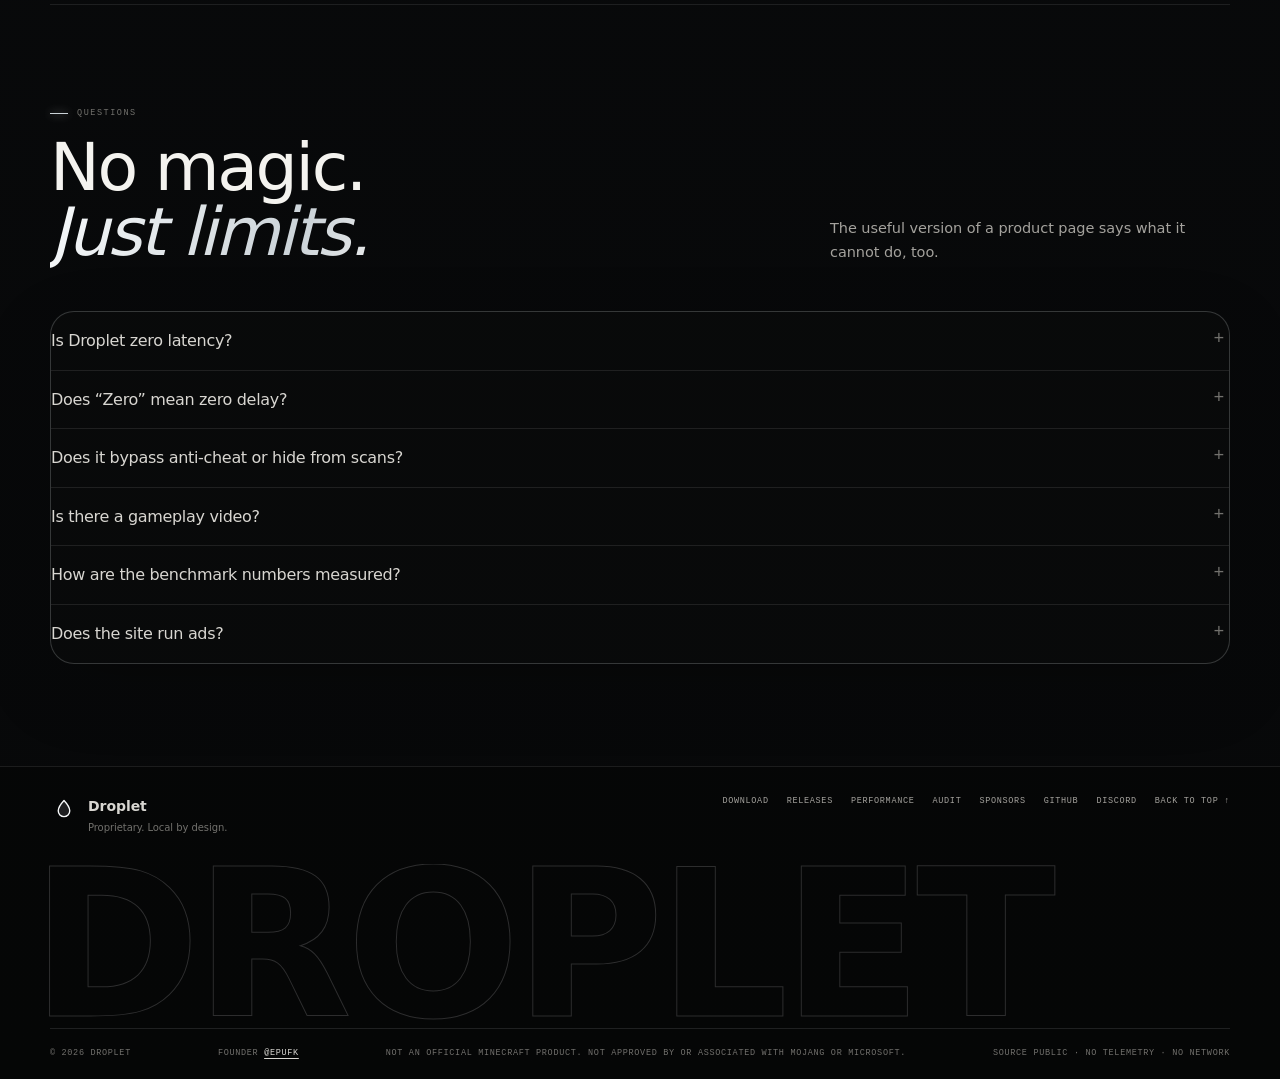
==== commit 1b0abb3e: "Publish Droplet 2.10.13 site and live-region captures. Update the 2.10.13 ledger, artifact hash, and" ====
--- a/index.html
+++ b/index.html
@@ -13,31 +13,31 @@
   <meta property="og:title" content="Droplet — Minecraft Zero Macro">
   <meta property="og:description" content="A compact, local Windows keyboard-and-mouse macro suite for Minecraft Java. Pre-indexed routing, exact sequences, no telemetry, no network calls, and no game-memory access.">
   <meta property="og:url" content="https://fuvji.github.io/droplet/">
-  <meta property="og:image" content="https://fuvji.github.io/droplet/assets/droplet-core.png?v=2.10.12">
+  <meta property="og:image" content="https://fuvji.github.io/droplet/assets/droplet-core.png?v=2.10.13">
   <meta property="og:image:width" content="624">
   <meta property="og:image:height" content="408">
   <meta property="og:image:alt" content="The Droplet Minecraft Macro Suite Core panel at native 624 by 408 size.">
   <meta name="twitter:card" content="summary_large_image">
   <meta name="twitter:title" content="Droplet — Minecraft Zero Macro">
   <meta name="twitter:description" content="A compact, local Minecraft Java macro suite for Windows. Exact sequences, visible composition, no game-memory access.">
-  <meta name="twitter:image" content="https://fuvji.github.io/droplet/assets/droplet-core.png?v=2.10.12">
-  <link rel="icon" href="favicon.ico?v=2.10.12-2" type="image/x-icon" sizes="any">
-  <link rel="icon" href="favicon.svg?v=2.10.12-2" type="image/svg+xml" sizes="any">
-  <link rel="icon" href="assets/favicon-32.png?v=2.10.12-2" sizes="32x32" type="image/png">
-  <link rel="icon" href="assets/favicon-16.png?v=2.10.12-2" sizes="16x16" type="image/png">
-  <link rel="apple-touch-icon" href="apple-touch-icon.png?v=2.10.12-2" sizes="180x180" type="image/png">
-  <link rel="apple-touch-icon-precomposed" href="apple-touch-icon.png?v=2.10.12-2" sizes="180x180" type="image/png">
-  <link rel="mask-icon" href="favicon.svg?v=2.10.12-2" color="#f4f3ef">
-  <link rel="manifest" href="site.webmanifest?v=2.10.12-2" type="application/manifest+json">
+  <meta name="twitter:image" content="https://fuvji.github.io/droplet/assets/droplet-core.png?v=2.10.13">
+  <link rel="icon" href="favicon.ico?v=2.10.13-2" type="image/x-icon" sizes="any">
+  <link rel="icon" href="favicon.svg?v=2.10.13-2" type="image/svg+xml" sizes="any">
+  <link rel="icon" href="assets/favicon-32.png?v=2.10.13-2" sizes="32x32" type="image/png">
+  <link rel="icon" href="assets/favicon-16.png?v=2.10.13-2" sizes="16x16" type="image/png">
+  <link rel="apple-touch-icon" href="apple-touch-icon.png?v=2.10.13-2" sizes="180x180" type="image/png">
+  <link rel="apple-touch-icon-precomposed" href="apple-touch-icon.png?v=2.10.13-2" sizes="180x180" type="image/png">
+  <link rel="mask-icon" href="favicon.svg?v=2.10.13-2" color="#f4f3ef">
+  <link rel="manifest" href="site.webmanifest?v=2.10.13-2" type="application/manifest+json">
   <meta name="application-name" content="Droplet">
   <meta name="apple-mobile-web-app-title" content="Droplet">
   <link rel="alternate" type="text/plain" href="llms.txt" title="Droplet plain-text summary">
-  <link rel="stylesheet" href="style.css?v=2.10.12-1">
-  <link rel="stylesheet" href="refine.css?v=2.10.12-1">
-  <link rel="stylesheet" href="vault.css?v=2.10.12">
-  <link rel="stylesheet" href="motion.css?v=2.10.12-4">
+  <link rel="stylesheet" href="style.css?v=2.10.13-1">
+  <link rel="stylesheet" href="refine.css?v=2.10.13-1">
+  <link rel="stylesheet" href="vault.css?v=2.10.13">
+  <link rel="stylesheet" href="motion.css?v=2.10.13-4">
   <script src="downloads.js" defer></script>
-  <script src="motion.js?v=2.10.12-6" defer></script>
+  <script src="motion.js?v=2.10.13-6" defer></script>
 </head>
 <body>
   <a class="skip-link" href="#main">Skip to content</a>
@@ -52,7 +52,7 @@
       <a class="brand" href="./" aria-label="Droplet home">
         <span class="brand-mark" aria-hidden="true"><svg viewBox="0 0 24 24"><path d="M12 2.7S5.7 9.4 5.7 14a6.3 6.3 0 0 0 12.6 0C18.3 9.4 12 2.7 12 2.7Z" fill="currentColor" fill-opacity=".11" stroke="currentColor" stroke-width="1.5" stroke-linejoin="round"/></svg></span>
         <span class="brand-name">Droplet</span>
-        <span class="brand-version">2.10.12</span>
+        <span class="brand-version">2.10.13</span>
       </a>
       <nav class="site-nav" aria-label="Primary">
         <a href="#download">Download</a>
@@ -107,7 +107,7 @@
           <a class="button button-primary" href="downloads/droplet.exe" download data-download-primary><span data-download-label>Download exe</span> <span aria-hidden="true">↓</span></a>
           <a class="button button-quiet" href="#performance">Read the measurements</a>
         </div>
-        <p class="hero-download-note">2.10.12 · Windows x64 · single portable exe</p>
+        <p class="hero-download-note">2.10.13 · Windows x64 · single portable exe</p>
         <ul class="hero-notes" aria-label="Product boundaries">
           <li>Keyboard + mouse only</li>
           <li>Visible to capture</li>
@@ -115,9 +115,9 @@
         </ul>
       </div>
 
-      <aside class="console-card" aria-label="Droplet 2.10.12 runtime card">
+      <aside class="console-card" aria-label="Droplet 2.10.13 runtime card">
         <div class="console-head">
-          <span>Runtime / 2.10.12</span>
+          <span>Runtime / 2.10.13</span>
           <span class="status-live"><i aria-hidden="true"></i>Local</span>
         </div>
         <div class="console-main">
@@ -176,7 +176,7 @@
       </div>
       <div class="vault-shell">
         <div class="vault-toolbar">
-          <span><i aria-hidden="true"></i>Vault / 2.10.12</span>
+          <span><i aria-hidden="true"></i>Vault / 2.10.13</span>
           <span>Nodes 13</span>
           <span>Edges 18</span>
           <span>Outbound 0</span>
@@ -312,7 +312,7 @@
           <small>No .dmg, .zip, or .img is published because no macOS build exists.</small>
         </article>
       </div>
-      <p class="download-note"><strong>2.10.12 fixes:</strong> the 8 px window region is now authoritative on Windows 10 and 11, so the corners cannot fall back to a square frame; low latency requests the kernel's finest timer value, reasserts 0.5 ms while enabled, and holds a system-required execution state. The OS can still deny 0.5 ms on hardware that does not expose it, and the UI reports the value actually granted.</p>
+      <p class="download-note"><strong>2.10.13 fixes:</strong> the 8 px window region is authoritative on Windows 10 and 11, and DWM no longer draws its light square frame outside it. The region path clears the border color and tells DWM not to round, so there is one real silhouette; non-client rendering stays enabled for the acrylic backdrop. Published captures now take their alpha from the live window region instead of a decorative mask. Low latency still requests the kernel's finest timer value, reasserts 0.5 ms while enabled, and holds a system-required execution state. The OS can still deny 0.5 ms on hardware that does not expose it, and the UI reports the value actually granted.</p>
       <p class="download-note" data-platform-note>Droplet ships a Windows x64 build. This page checks your platform locally and never sends it anywhere.</p>
       <div class="download-verify">
         <span>Verify</span><code>sha256sum -c SHA256SUMS.txt</code>
@@ -339,7 +339,7 @@
               <strong>202.39 <small>ns</small></strong>
             </div>
             <div class="benchmark-row is-fast">
-              <div class="bench-label"><span>Indexed route</span><small>2.10.12</small></div>
+              <div class="bench-label"><span>Indexed route</span><small>2.10.13</small></div>
               <div class="bench-track"><i class="bar-thin"></i></div>
               <strong>0.45 <small>ns</small></strong>
             </div>
@@ -369,7 +369,7 @@
       </div>
 
       <div class="measure-card">
-        <div class="measure-head"><span>Measurement detail</span><span>Release 2.10.12</span></div>
+        <div class="measure-head"><span>Measurement detail</span><span>Release 2.10.13</span></div>
         <table class="measure-table">
           <thead><tr><th>Metric</th><th>Result</th><th>Method</th></tr></thead>
           <tbody>
@@ -414,16 +414,16 @@
 
       <figure class="media-frame">
         <div class="media-bar">
-          <span class="media-title">CORE / 2.10.12</span>
+          <span class="media-title">CORE / 2.10.13</span>
           <span class="media-meta">624 × 408</span>
           <span class="media-live"><i aria-hidden="true"></i>Native capture</span>
         </div>
         <div class="media-image">
-          <img src="assets/droplet-core.png?v=2.10.12" width="624" height="408" alt="The Droplet 2.10.12 Core panel showing Shield, Mace, Potion, Breach, Auto Use, and Dash modules with their bindings and timing controls." loading="lazy" decoding="async">
+          <img src="assets/droplet-core.png?v=2.10.13" width="624" height="408" alt="The Droplet 2.10.13 Core panel showing Shield, Mace, Potion, Breach, Auto Use, and Dash modules with their bindings and timing controls." loading="lazy" decoding="async">
           <span class="scanline" aria-hidden="true"></span>
         </div>
         <figcaption class="media-caption">
-          <span>Core tab, native size, captured from the 2.10.12 build.</span>
+          <span>Core tab, native size, captured from the 2.10.13 build.</span>
           <span>Windows 10 / 11 · 100% DPI</span>
         </figcaption>
       </figure>
@@ -442,19 +442,19 @@
         </div>
         <div class="preview-stage">
           <figure class="preview-pane pane-core">
-            <img src="assets/droplet-core.png?v=2.10.12" width="624" height="408" alt="Native Core tab with Shield, Mace, Potion, Breach, Auto Use, and Dash controls." loading="lazy" decoding="async">
+            <img src="assets/droplet-core.png?v=2.10.13" width="624" height="408" alt="Native Core tab with Shield, Mace, Potion, Breach, Auto Use, and Dash controls." loading="lazy" decoding="async">
             <figcaption><span>Core / combat modules</span><span>Native 624 × 408</span></figcaption>
           </figure>
           <figure class="preview-pane pane-crystal">
-            <img src="assets/droplet-crystal.png?v=2.10.12" width="624" height="408" alt="Native Crystal tab with Auto Crystal, Anchor, Hover Totem, and Pearl controls." loading="lazy" decoding="async">
+            <img src="assets/droplet-crystal.png?v=2.10.13" width="624" height="408" alt="Native Crystal tab with Auto Crystal, Anchor, Hover Totem, and Pearl controls." loading="lazy" decoding="async">
             <figcaption><span>Crystal / anchor + totem</span><span>Native 624 × 408</span></figcaption>
           </figure>
           <figure class="preview-pane pane-assist">
-            <img src="assets/droplet-assist.png?v=2.10.12" width="624" height="408" alt="Native Assist tab with Fast Use, Sprint, Ghost Click, and W-Tap timing controls." loading="lazy" decoding="async">
+            <img src="assets/droplet-assist.png?v=2.10.13" width="624" height="408" alt="Native Assist tab with Fast Use, Sprint, Ghost Click, and W-Tap timing controls." loading="lazy" decoding="async">
             <figcaption><span>Assist / timing tools</span><span>Native 624 × 408</span></figcaption>
           </figure>
           <figure class="preview-pane pane-system">
-            <img src="assets/droplet-system.png?v=2.10.12" width="624" height="408" alt="Native System tab with appearance, session, danger zone, and performance controls." loading="lazy" decoding="async">
+            <img src="assets/droplet-system.png?v=2.10.13" width="624" height="408" alt="Native System tab with appearance, session, danger zone, and performance controls." loading="lazy" decoding="async">
             <figcaption><span>System / appearance + session</span><span>Native 624 × 408</span></figcaption>
           </figure>
         </div>
@@ -478,10 +478,10 @@
         <div class="capture-frame">
           <div class="capture-chrome"><span>UI REEL / FOUR TABS</span><span>624 × 408 STILLS</span><span class="status-live"><i aria-hidden="true"></i>Visible</span></div>
           <div class="capture-image capture-reel" role="img" aria-label="Silent CSS crossfade of the native Core, Crystal, Assist, and System panels. Native stills, not gameplay.">
-            <img class="reel-frame" src="assets/droplet-core.png?v=2.10.12" width="624" height="408" alt="" loading="lazy" decoding="async">
-            <img class="reel-frame reel-2" src="assets/droplet-crystal.png?v=2.10.12" width="624" height="408" alt="" loading="lazy" decoding="async">
-            <img class="reel-frame reel-3" src="assets/droplet-assist.png?v=2.10.12" width="624" height="408" alt="" loading="lazy" decoding="async">
-            <img class="reel-frame reel-4" src="assets/droplet-system.png?v=2.10.12" width="624" height="408" alt="" loading="lazy" decoding="async">
+            <img class="reel-frame" src="assets/droplet-core.png?v=2.10.13" width="624" height="408" alt="" loading="lazy" decoding="async">
+            <img class="reel-frame reel-2" src="assets/droplet-crystal.png?v=2.10.13" width="624" height="408" alt="" loading="lazy" decoding="async">
+            <img class="reel-frame reel-3" src="assets/droplet-assist.png?v=2.10.13" width="624" height="408" alt="" loading="lazy" decoding="async">
+            <img class="reel-frame reel-4" src="assets/droplet-system.png?v=2.10.13" width="624" height="408" alt="" loading="lazy" decoding="async">
             <span class="capture-tag">NATIVE UI / NOT GAMEPLAY</span>
           </div>
           <div class="capture-caption"><span>Core → Crystal → Assist → System</span><span>Silent stills, crossfaded</span></div>
@@ -543,7 +543,7 @@
         </div>
 
         <div class="audit-panel">
-          <div class="audit-head"><span>Release audit</span><span>2.10.12 / 2026-11-16</span></div>
+          <div class="audit-head"><span>Release audit</span><span>2.10.13 / 2026-11-16</span></div>
           <ul class="audit-list">
             <li><span class="audit-name">Trigger routing</span><span class="audit-value">0.45 ns indexed</span><span class="audit-state is-pass">measured</span></li>
             <li><span class="audit-name">Runtime dependencies</span><span class="audit-value">0</span><span class="audit-state is-pass">pass</span></li>
@@ -619,7 +619,7 @@
             <p class="section-lede">No framework, no runtime downloader, no telemetry. Just a focused Windows executable and the parts Windows already provides.</p>
           </div>
           <dl class="spec-list">
-            <div class="spec-row"><dt>Version</dt><dd>2.10.12</dd></div>
+            <div class="spec-row"><dt>Version</dt><dd>2.10.13</dd></div>
             <div class="spec-row"><dt>Runtime</dt><dd>Rust · zero crates</dd></div>
             <div class="spec-row"><dt>Panel</dt><dd>624 × 408 acrylic overlay</dd></div>
             <div class="spec-row"><dt>Corner</dt><dd>8 px · region-first · click-through</dd></div>
@@ -644,6 +644,7 @@
             <li>No telemetry, analytics, network calls, or game-memory access.</li>
           </ul>
           <div class="release-notes">
+            <div><span>2.10.13</span><p>DWM no longer draws its light square non-client frame outside the authoritative 8 px GDI region. The border color is cleared and DWM is told not to round on the region path; non-client rendering stays enabled for acrylic. Captures now use the live window region for alpha, not a hardcoded mask. The 2.10.12 timer, anti-sleep, DPI, and provenance work is retained. Portable exe: 550,400 bytes; 39/39 tests.</p></div>
             <div><span>2.10.12</span><p>Authoritative GDI corners on Windows 10 and 11; the 0.5 ms timer target now uses the kernel's finest value, is reasserted while low latency is on, and holds a system-required state. Tagged-source GNU build with pinned Rust 1.99.1, formatting and release tests first, a reproducible normalized artifact, verified SHA-256, and GitHub build provenance. Portable exe: 550,400 bytes; 39/39 tests.</p></div>
             <div><span>2.10.11</span><p>Final handoff: rustfmt-clean source, load-time duplicate trigger cleanup, deterministic captures with Anchor on XButton1, and a refreshed site/preview set. Portable exe: 547,840 bytes; 38/38 tests.</p></div>
             <div><span>2.10.10</span><p>A busy Crystal action can no longer consume the toggle-off Return request; DPI changes clear the slider drag; trigger rebinding takes ownership, and legacy duplicates resolve to the later module. Captured vkXX keys can be rebound. Portable exe: 547,328 bytes; 37/37 tests.</p></div>
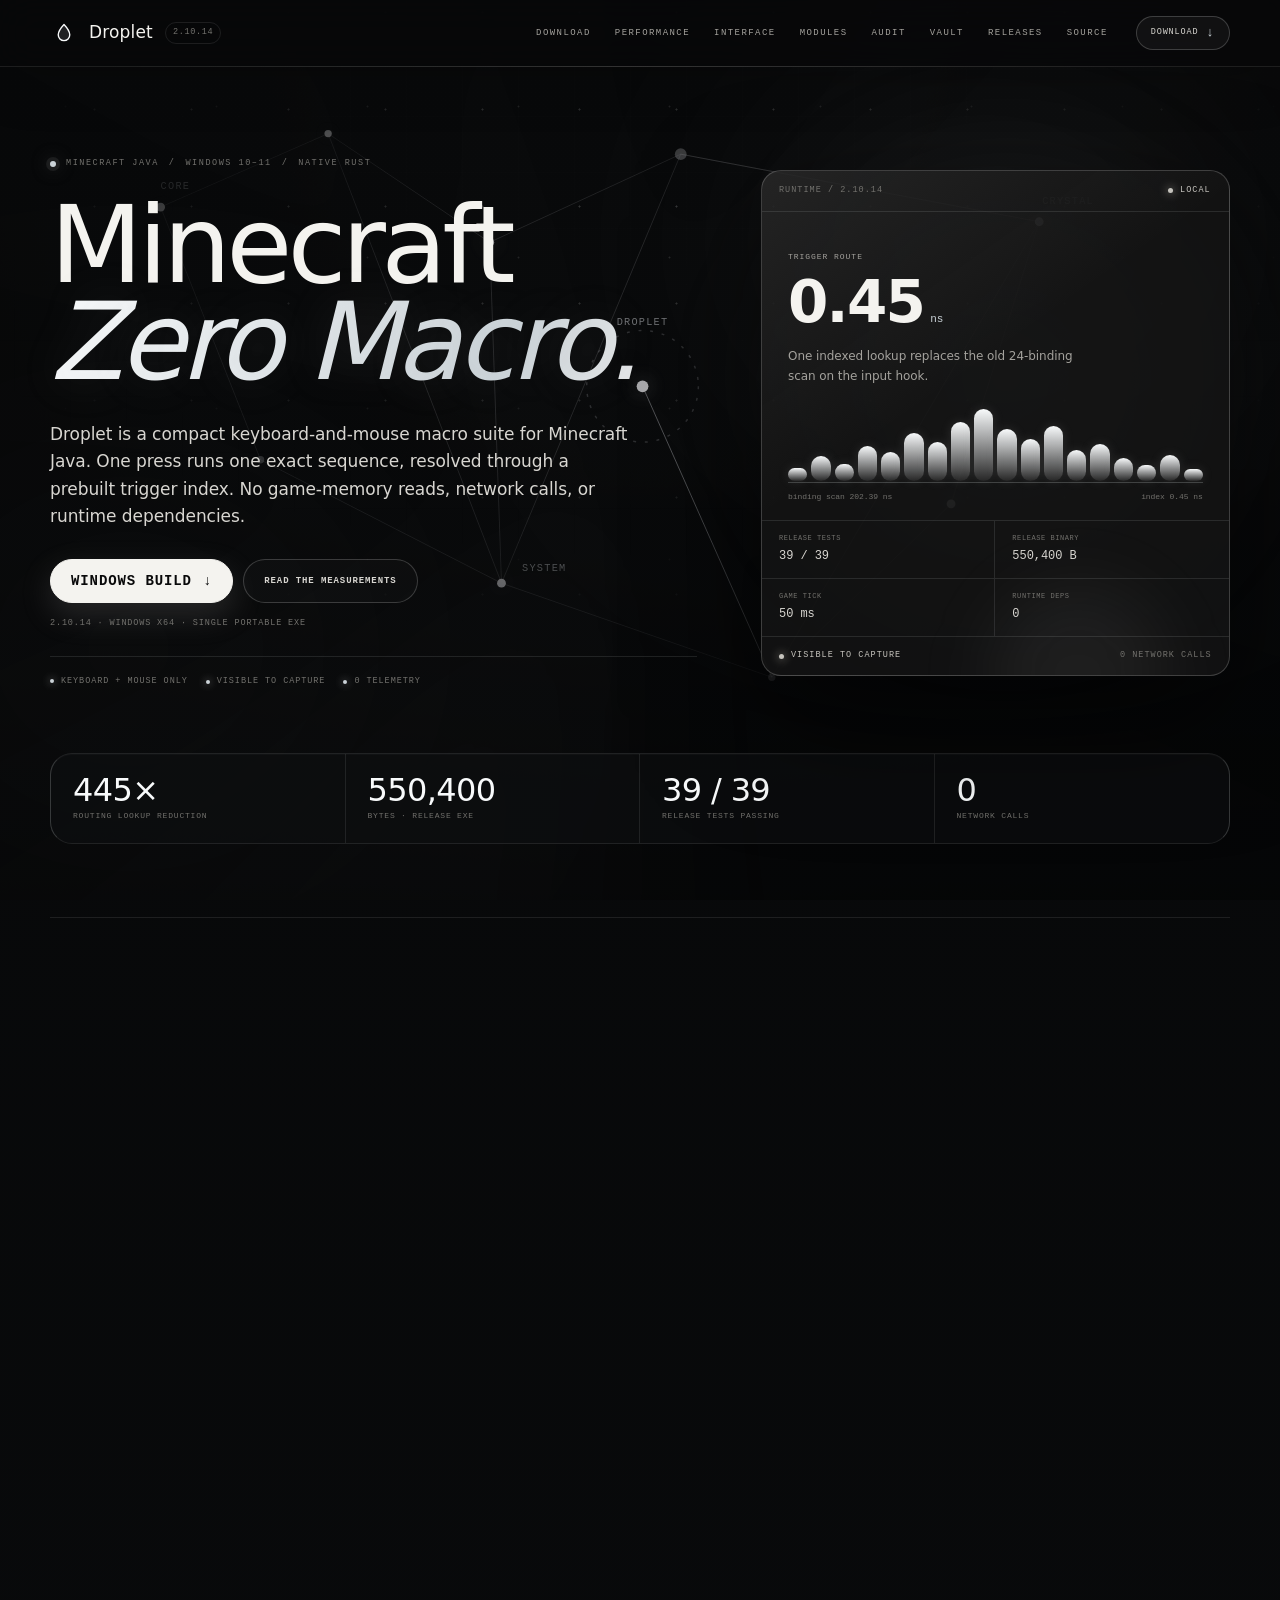
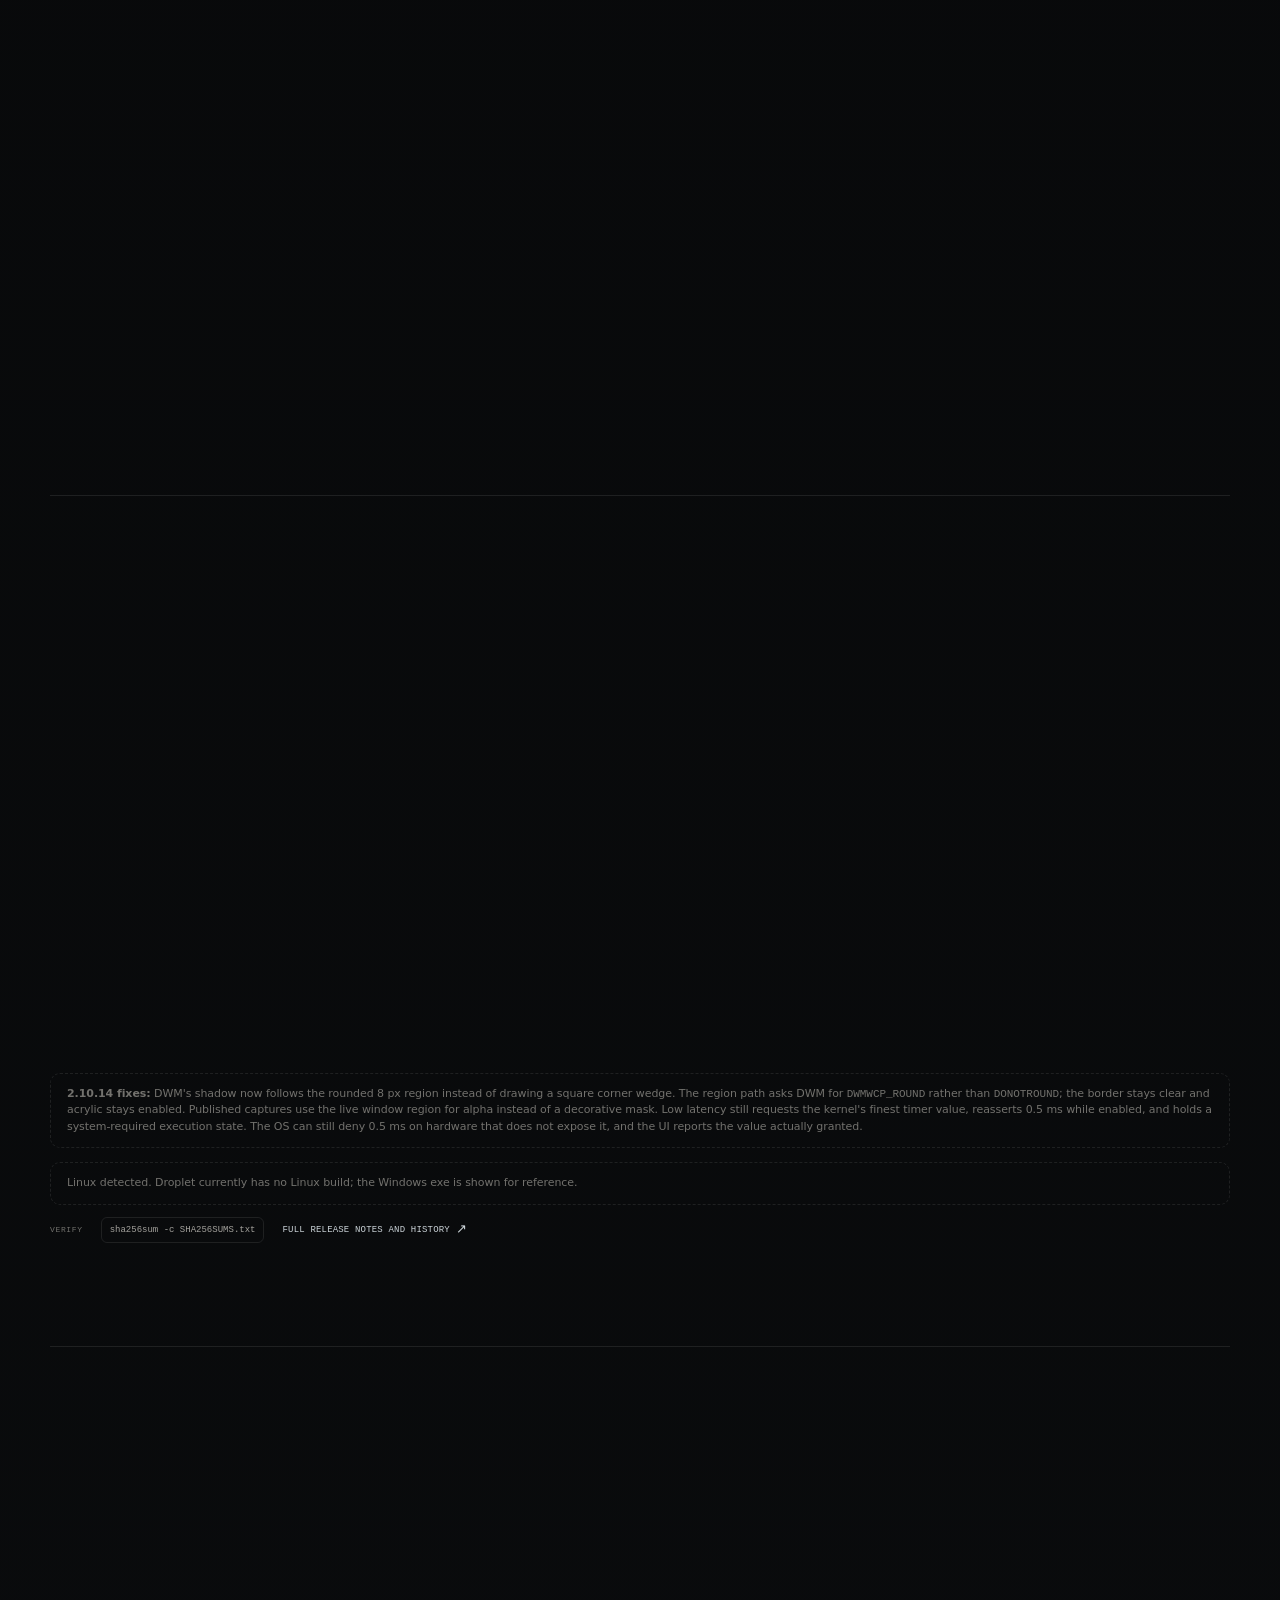
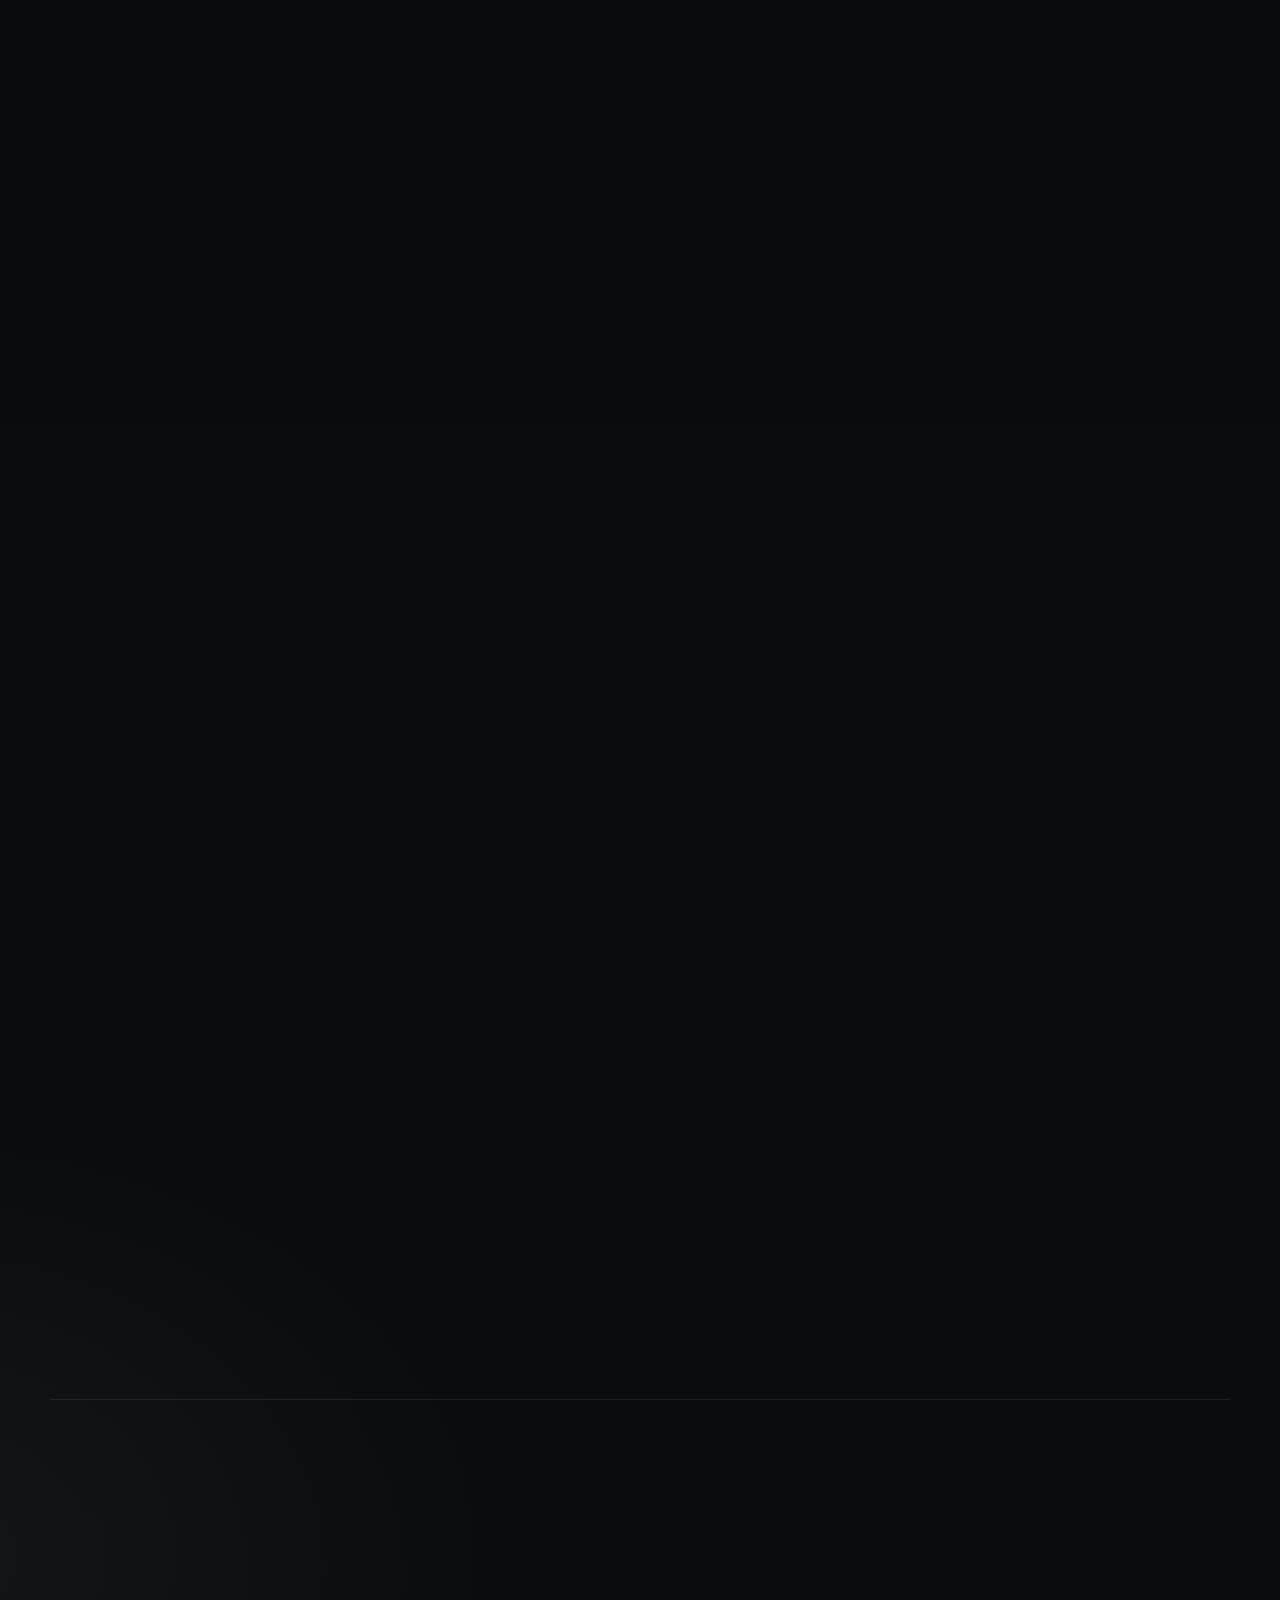
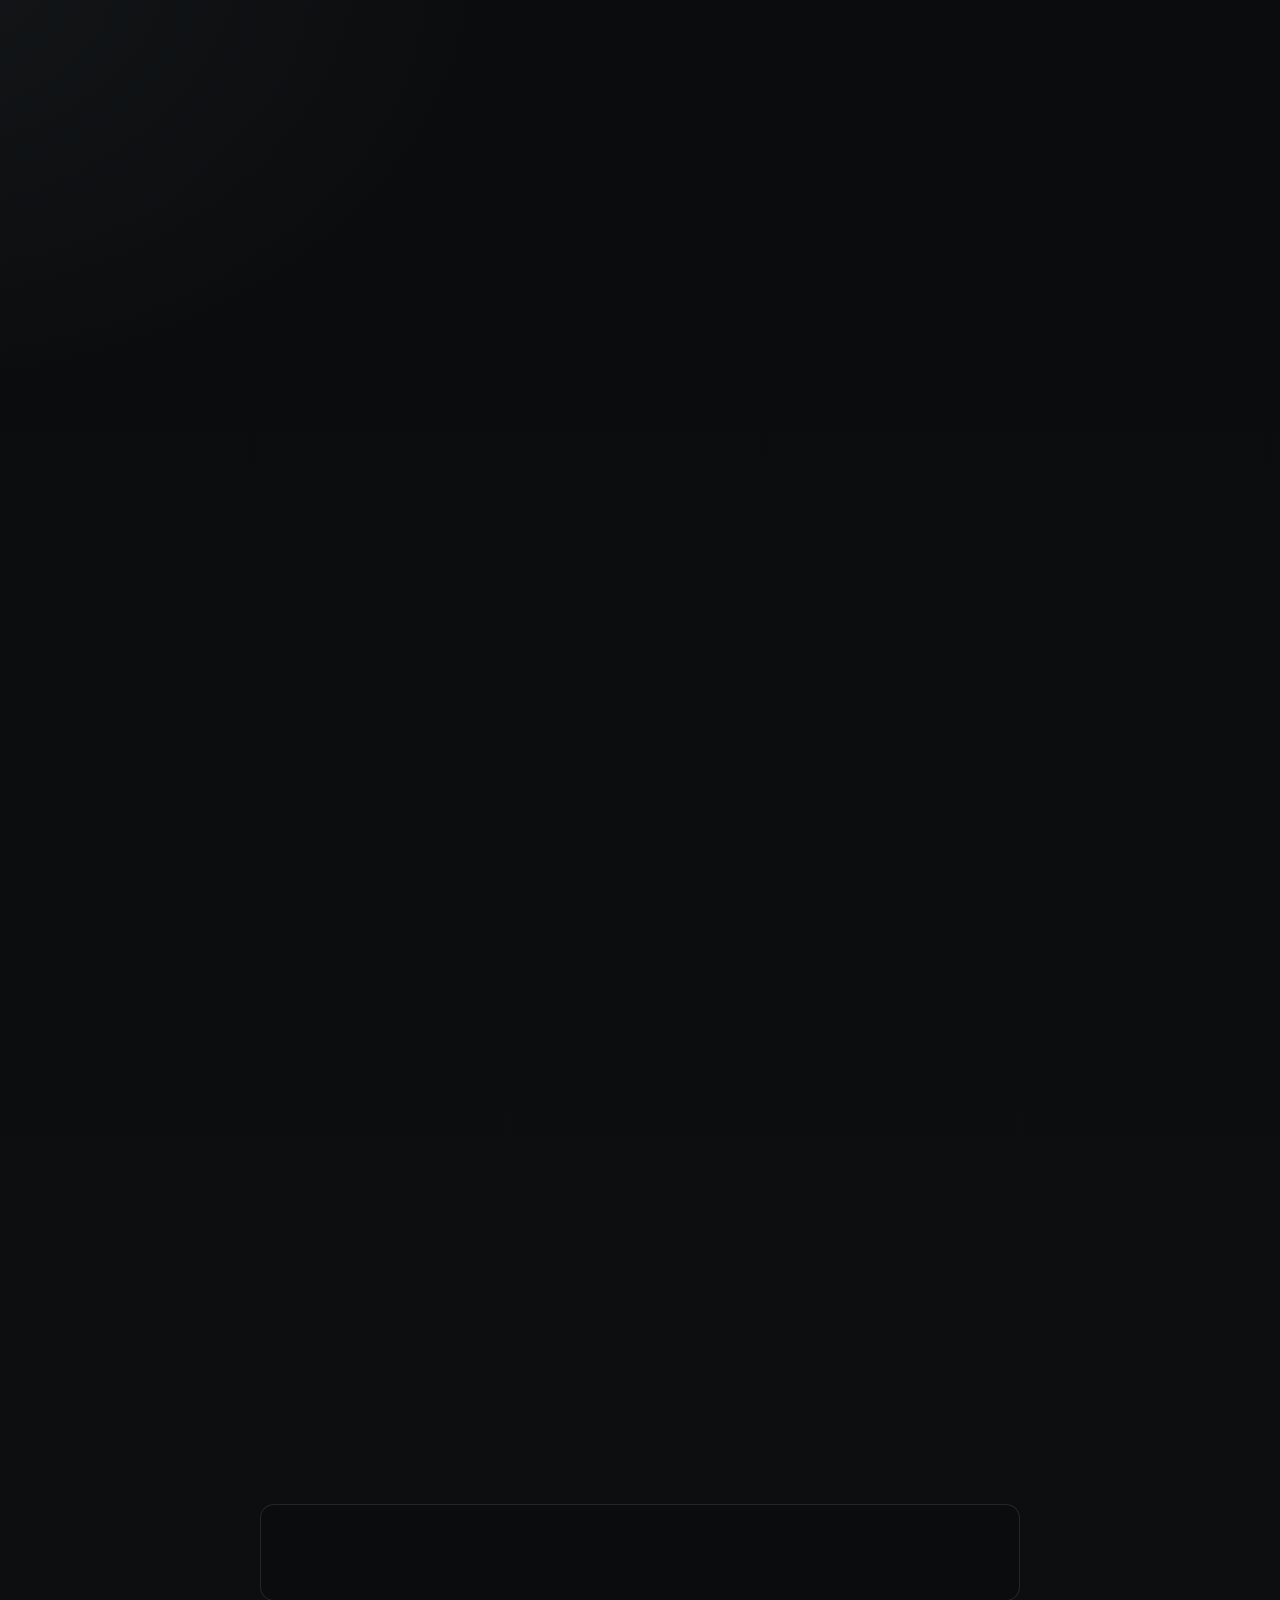
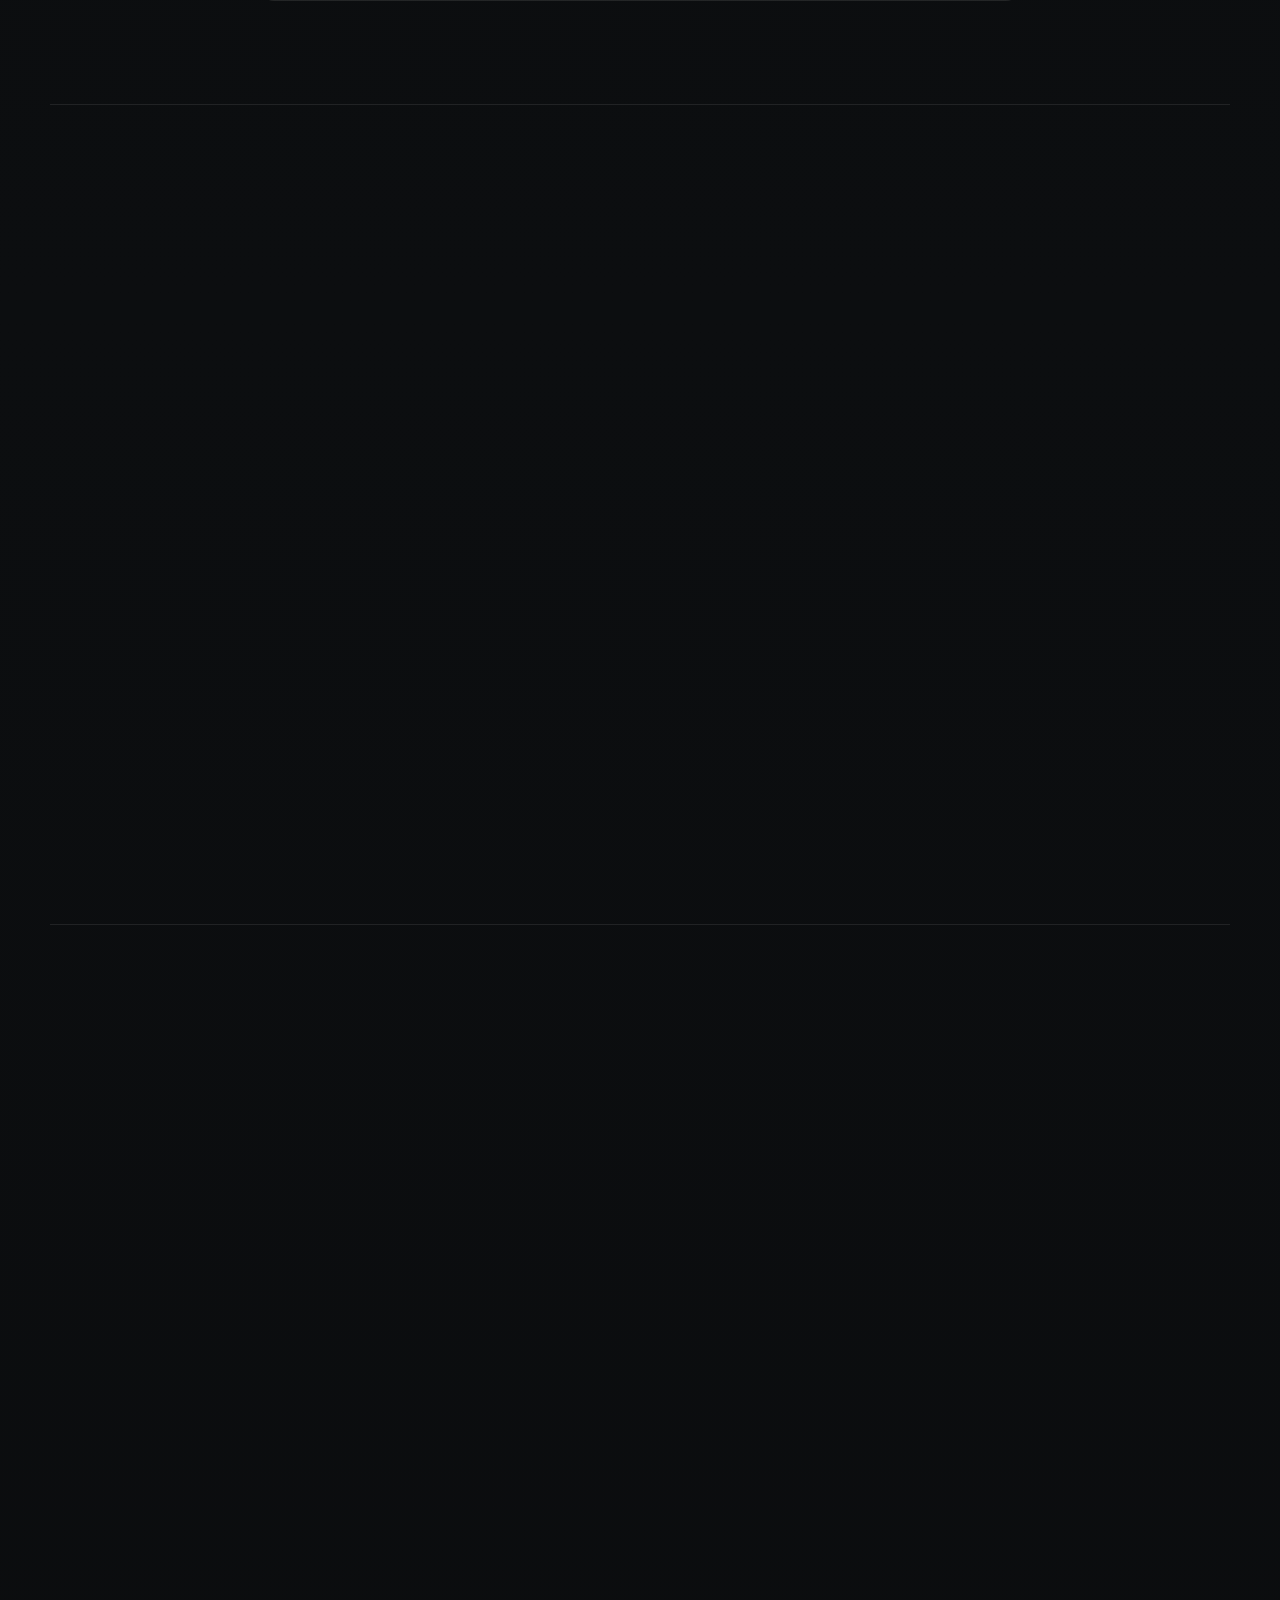
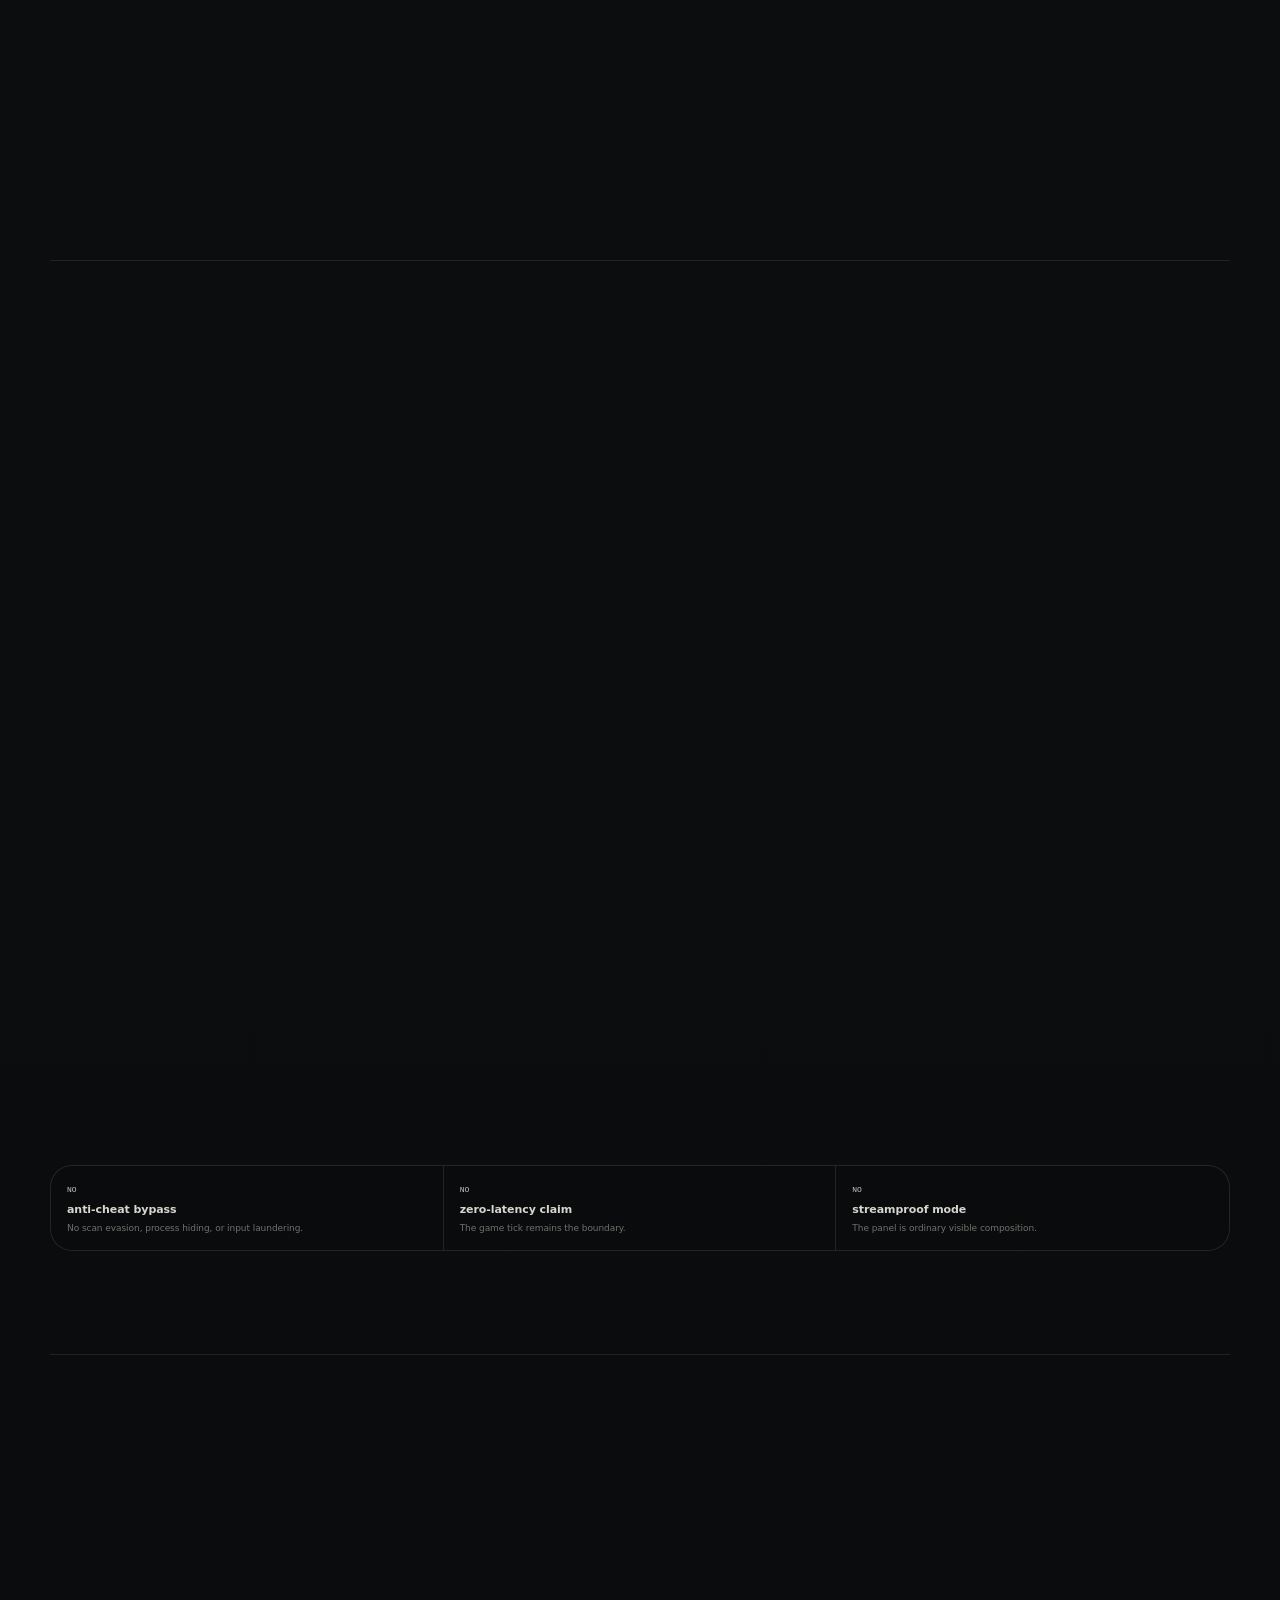
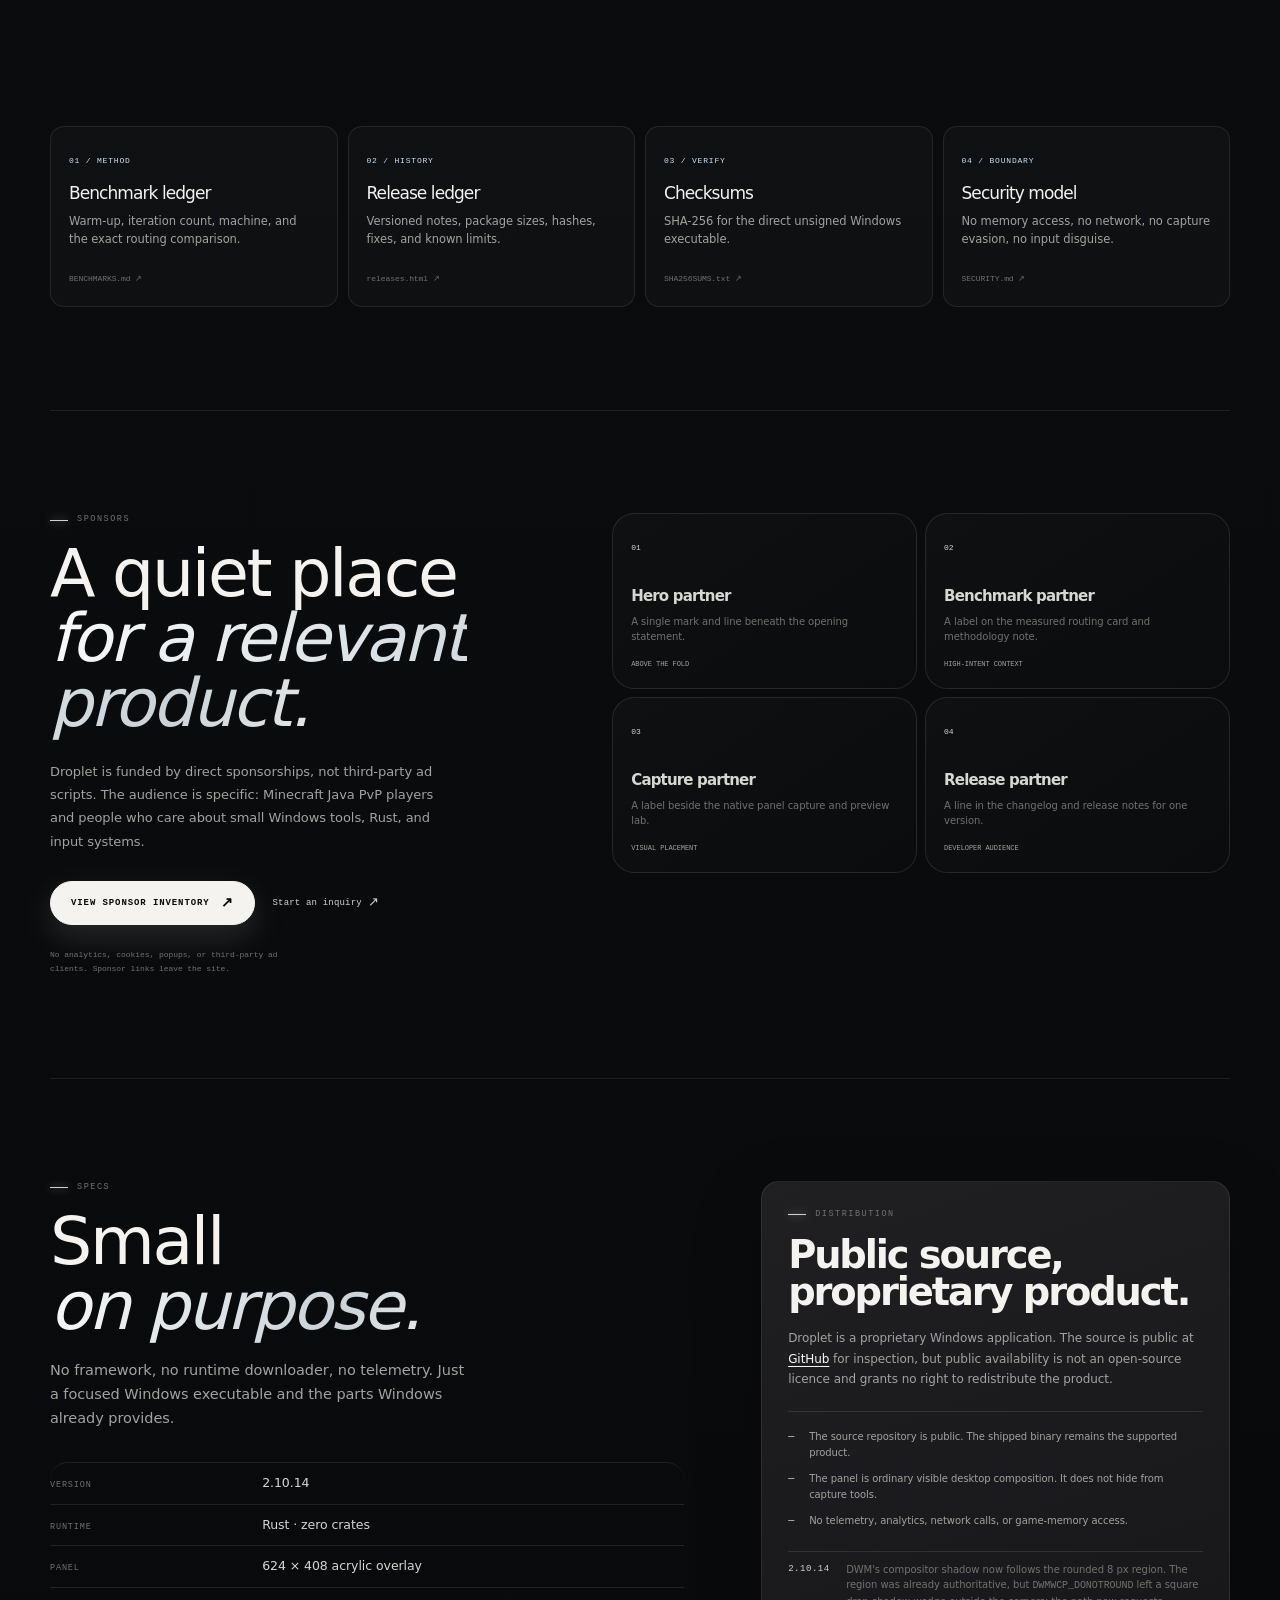
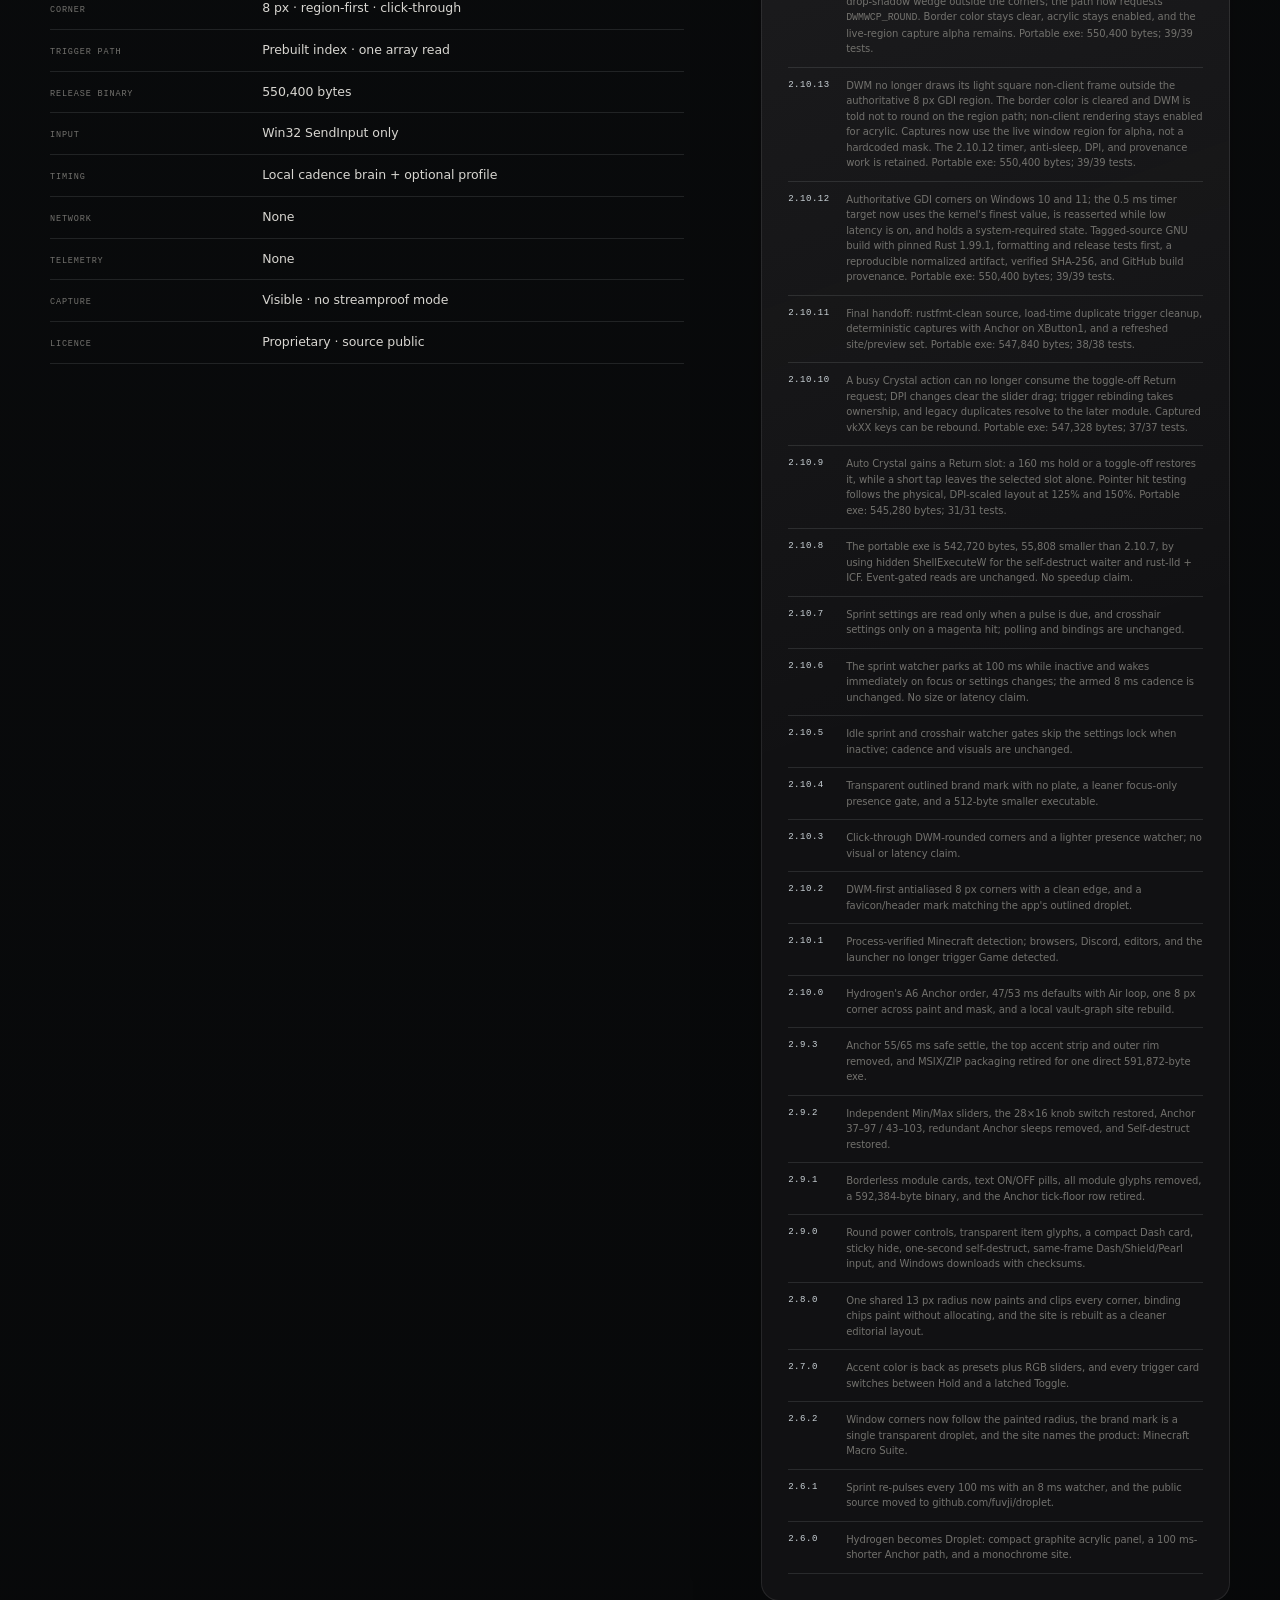
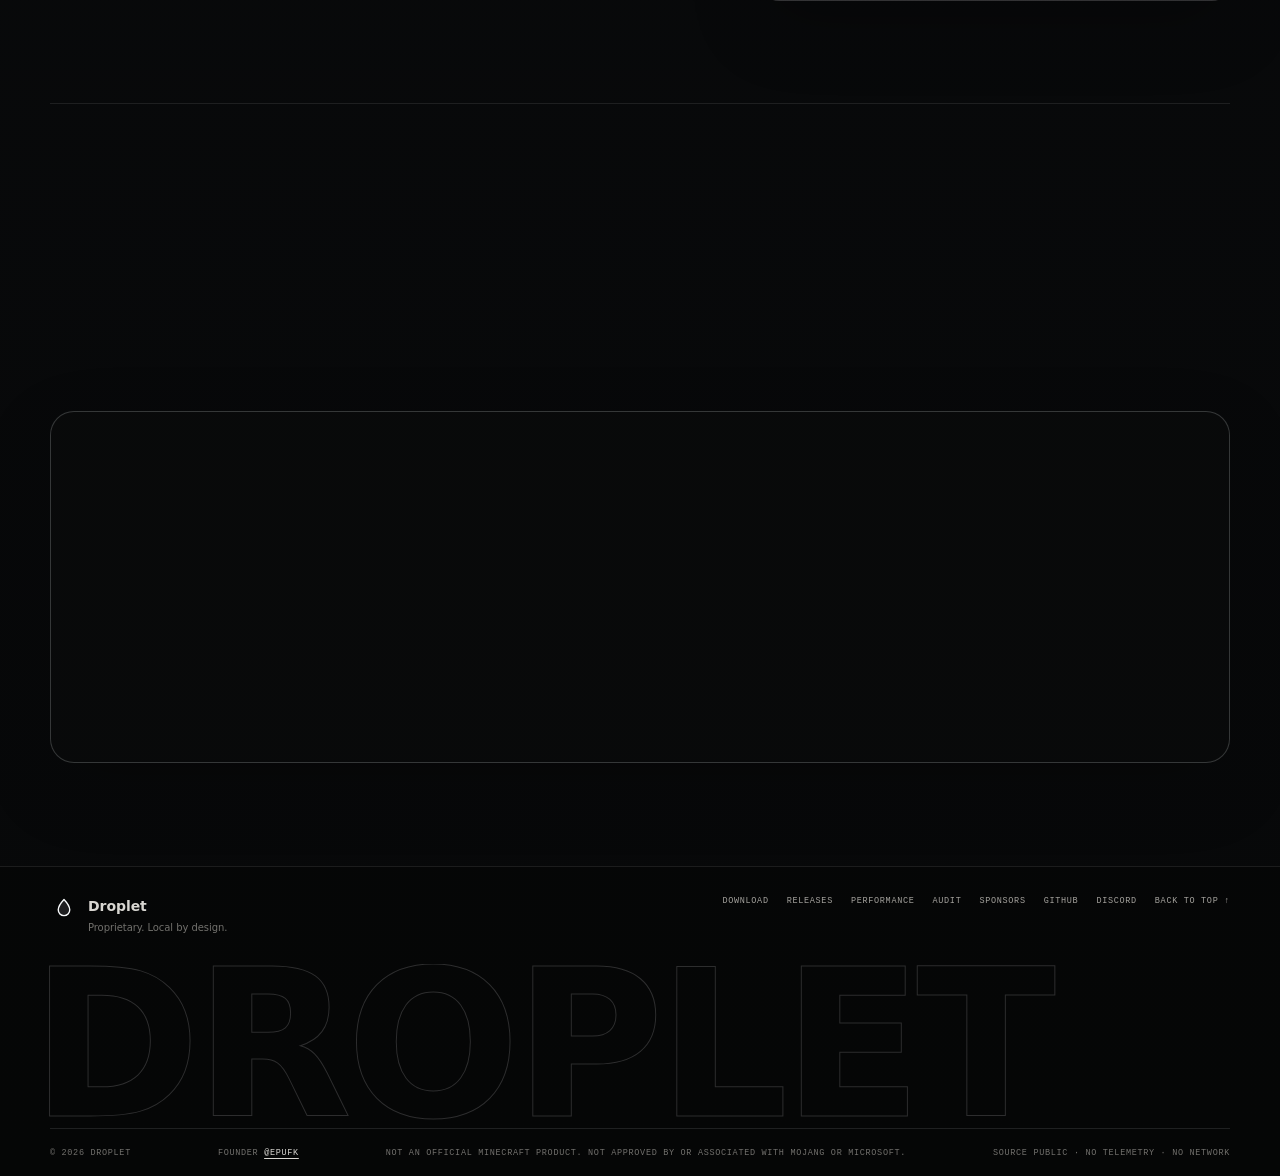
==== commit d72af827: "Publish Droplet 2.10.14 and rounded-shadow captures. Advance the ledger and artifact hash and update" ====
--- a/index.html
+++ b/index.html
@@ -13,31 +13,31 @@
   <meta property="og:title" content="Droplet — Minecraft Zero Macro">
   <meta property="og:description" content="A compact, local Windows keyboard-and-mouse macro suite for Minecraft Java. Pre-indexed routing, exact sequences, no telemetry, no network calls, and no game-memory access.">
   <meta property="og:url" content="https://fuvji.github.io/droplet/">
-  <meta property="og:image" content="https://fuvji.github.io/droplet/assets/droplet-core.png?v=2.10.13">
+  <meta property="og:image" content="https://fuvji.github.io/droplet/assets/droplet-core.png?v=2.10.14">
   <meta property="og:image:width" content="624">
   <meta property="og:image:height" content="408">
   <meta property="og:image:alt" content="The Droplet Minecraft Macro Suite Core panel at native 624 by 408 size.">
   <meta name="twitter:card" content="summary_large_image">
   <meta name="twitter:title" content="Droplet — Minecraft Zero Macro">
   <meta name="twitter:description" content="A compact, local Minecraft Java macro suite for Windows. Exact sequences, visible composition, no game-memory access.">
-  <meta name="twitter:image" content="https://fuvji.github.io/droplet/assets/droplet-core.png?v=2.10.13">
-  <link rel="icon" href="favicon.ico?v=2.10.13-2" type="image/x-icon" sizes="any">
-  <link rel="icon" href="favicon.svg?v=2.10.13-2" type="image/svg+xml" sizes="any">
-  <link rel="icon" href="assets/favicon-32.png?v=2.10.13-2" sizes="32x32" type="image/png">
-  <link rel="icon" href="assets/favicon-16.png?v=2.10.13-2" sizes="16x16" type="image/png">
-  <link rel="apple-touch-icon" href="apple-touch-icon.png?v=2.10.13-2" sizes="180x180" type="image/png">
-  <link rel="apple-touch-icon-precomposed" href="apple-touch-icon.png?v=2.10.13-2" sizes="180x180" type="image/png">
-  <link rel="mask-icon" href="favicon.svg?v=2.10.13-2" color="#f4f3ef">
-  <link rel="manifest" href="site.webmanifest?v=2.10.13-2" type="application/manifest+json">
+  <meta name="twitter:image" content="https://fuvji.github.io/droplet/assets/droplet-core.png?v=2.10.14">
+  <link rel="icon" href="favicon.ico?v=2.10.14-2" type="image/x-icon" sizes="any">
+  <link rel="icon" href="favicon.svg?v=2.10.14-2" type="image/svg+xml" sizes="any">
+  <link rel="icon" href="assets/favicon-32.png?v=2.10.14-2" sizes="32x32" type="image/png">
+  <link rel="icon" href="assets/favicon-16.png?v=2.10.14-2" sizes="16x16" type="image/png">
+  <link rel="apple-touch-icon" href="apple-touch-icon.png?v=2.10.14-2" sizes="180x180" type="image/png">
+  <link rel="apple-touch-icon-precomposed" href="apple-touch-icon.png?v=2.10.14-2" sizes="180x180" type="image/png">
+  <link rel="mask-icon" href="favicon.svg?v=2.10.14-2" color="#f4f3ef">
+  <link rel="manifest" href="site.webmanifest?v=2.10.14-2" type="application/manifest+json">
   <meta name="application-name" content="Droplet">
   <meta name="apple-mobile-web-app-title" content="Droplet">
   <link rel="alternate" type="text/plain" href="llms.txt" title="Droplet plain-text summary">
-  <link rel="stylesheet" href="style.css?v=2.10.13-1">
-  <link rel="stylesheet" href="refine.css?v=2.10.13-1">
-  <link rel="stylesheet" href="vault.css?v=2.10.13">
-  <link rel="stylesheet" href="motion.css?v=2.10.13-4">
+  <link rel="stylesheet" href="style.css?v=2.10.14-1">
+  <link rel="stylesheet" href="refine.css?v=2.10.14-1">
+  <link rel="stylesheet" href="vault.css?v=2.10.14">
+  <link rel="stylesheet" href="motion.css?v=2.10.14-4">
   <script src="downloads.js" defer></script>
-  <script src="motion.js?v=2.10.13-6" defer></script>
+  <script src="motion.js?v=2.10.14-6" defer></script>
 </head>
 <body>
   <a class="skip-link" href="#main">Skip to content</a>
@@ -52,7 +52,7 @@
       <a class="brand" href="./" aria-label="Droplet home">
         <span class="brand-mark" aria-hidden="true"><svg viewBox="0 0 24 24"><path d="M12 2.7S5.7 9.4 5.7 14a6.3 6.3 0 0 0 12.6 0C18.3 9.4 12 2.7 12 2.7Z" fill="currentColor" fill-opacity=".11" stroke="currentColor" stroke-width="1.5" stroke-linejoin="round"/></svg></span>
         <span class="brand-name">Droplet</span>
-        <span class="brand-version">2.10.13</span>
+        <span class="brand-version">2.10.14</span>
       </a>
       <nav class="site-nav" aria-label="Primary">
         <a href="#download">Download</a>
@@ -107,7 +107,7 @@
           <a class="button button-primary" href="downloads/droplet.exe" download data-download-primary><span data-download-label>Download exe</span> <span aria-hidden="true">↓</span></a>
           <a class="button button-quiet" href="#performance">Read the measurements</a>
         </div>
-        <p class="hero-download-note">2.10.13 · Windows x64 · single portable exe</p>
+        <p class="hero-download-note">2.10.14 · Windows x64 · single portable exe</p>
         <ul class="hero-notes" aria-label="Product boundaries">
           <li>Keyboard + mouse only</li>
           <li>Visible to capture</li>
@@ -115,9 +115,9 @@
         </ul>
       </div>
 
-      <aside class="console-card" aria-label="Droplet 2.10.13 runtime card">
+      <aside class="console-card" aria-label="Droplet 2.10.14 runtime card">
         <div class="console-head">
-          <span>Runtime / 2.10.13</span>
+          <span>Runtime / 2.10.14</span>
           <span class="status-live"><i aria-hidden="true"></i>Local</span>
         </div>
         <div class="console-main">
@@ -176,7 +176,7 @@
       </div>
       <div class="vault-shell">
         <div class="vault-toolbar">
-          <span><i aria-hidden="true"></i>Vault / 2.10.13</span>
+          <span><i aria-hidden="true"></i>Vault / 2.10.14</span>
           <span>Nodes 13</span>
           <span>Edges 18</span>
           <span>Outbound 0</span>
@@ -312,7 +312,7 @@
           <small>No .dmg, .zip, or .img is published because no macOS build exists.</small>
         </article>
       </div>
-      <p class="download-note"><strong>2.10.13 fixes:</strong> the 8 px window region is authoritative on Windows 10 and 11, and DWM no longer draws its light square frame outside it. The region path clears the border color and tells DWM not to round, so there is one real silhouette; non-client rendering stays enabled for the acrylic backdrop. Published captures now take their alpha from the live window region instead of a decorative mask. Low latency still requests the kernel's finest timer value, reasserts 0.5 ms while enabled, and holds a system-required execution state. The OS can still deny 0.5 ms on hardware that does not expose it, and the UI reports the value actually granted.</p>
+      <p class="download-note"><strong>2.10.14 fixes:</strong> DWM's shadow now follows the rounded 8 px region instead of drawing a square corner wedge. The region path asks DWM for <code>DWMWCP_ROUND</code> rather than <code>DONOTROUND</code>; the border stays clear and acrylic stays enabled. Published captures use the live window region for alpha instead of a decorative mask. Low latency still requests the kernel's finest timer value, reasserts 0.5 ms while enabled, and holds a system-required execution state. The OS can still deny 0.5 ms on hardware that does not expose it, and the UI reports the value actually granted.</p>
       <p class="download-note" data-platform-note>Droplet ships a Windows x64 build. This page checks your platform locally and never sends it anywhere.</p>
       <div class="download-verify">
         <span>Verify</span><code>sha256sum -c SHA256SUMS.txt</code>
@@ -339,7 +339,7 @@
               <strong>202.39 <small>ns</small></strong>
             </div>
             <div class="benchmark-row is-fast">
-              <div class="bench-label"><span>Indexed route</span><small>2.10.13</small></div>
+              <div class="bench-label"><span>Indexed route</span><small>2.10.14</small></div>
               <div class="bench-track"><i class="bar-thin"></i></div>
               <strong>0.45 <small>ns</small></strong>
             </div>
@@ -369,7 +369,7 @@
       </div>
 
       <div class="measure-card">
-        <div class="measure-head"><span>Measurement detail</span><span>Release 2.10.13</span></div>
+        <div class="measure-head"><span>Measurement detail</span><span>Release 2.10.14</span></div>
         <table class="measure-table">
           <thead><tr><th>Metric</th><th>Result</th><th>Method</th></tr></thead>
           <tbody>
@@ -414,16 +414,16 @@
 
       <figure class="media-frame">
         <div class="media-bar">
-          <span class="media-title">CORE / 2.10.13</span>
+          <span class="media-title">CORE / 2.10.14</span>
           <span class="media-meta">624 × 408</span>
           <span class="media-live"><i aria-hidden="true"></i>Native capture</span>
         </div>
         <div class="media-image">
-          <img src="assets/droplet-core.png?v=2.10.13" width="624" height="408" alt="The Droplet 2.10.13 Core panel showing Shield, Mace, Potion, Breach, Auto Use, and Dash modules with their bindings and timing controls." loading="lazy" decoding="async">
+          <img src="assets/droplet-core.png?v=2.10.14" width="624" height="408" alt="The Droplet 2.10.14 Core panel showing Shield, Mace, Potion, Breach, Auto Use, and Dash modules with their bindings and timing controls." loading="lazy" decoding="async">
           <span class="scanline" aria-hidden="true"></span>
         </div>
         <figcaption class="media-caption">
-          <span>Core tab, native size, captured from the 2.10.13 build.</span>
+          <span>Core tab, native size, captured from the 2.10.14 build.</span>
           <span>Windows 10 / 11 · 100% DPI</span>
         </figcaption>
       </figure>
@@ -442,19 +442,19 @@
         </div>
         <div class="preview-stage">
           <figure class="preview-pane pane-core">
-            <img src="assets/droplet-core.png?v=2.10.13" width="624" height="408" alt="Native Core tab with Shield, Mace, Potion, Breach, Auto Use, and Dash controls." loading="lazy" decoding="async">
+            <img src="assets/droplet-core.png?v=2.10.14" width="624" height="408" alt="Native Core tab with Shield, Mace, Potion, Breach, Auto Use, and Dash controls." loading="lazy" decoding="async">
             <figcaption><span>Core / combat modules</span><span>Native 624 × 408</span></figcaption>
           </figure>
           <figure class="preview-pane pane-crystal">
-            <img src="assets/droplet-crystal.png?v=2.10.13" width="624" height="408" alt="Native Crystal tab with Auto Crystal, Anchor, Hover Totem, and Pearl controls." loading="lazy" decoding="async">
+            <img src="assets/droplet-crystal.png?v=2.10.14" width="624" height="408" alt="Native Crystal tab with Auto Crystal, Anchor, Hover Totem, and Pearl controls." loading="lazy" decoding="async">
             <figcaption><span>Crystal / anchor + totem</span><span>Native 624 × 408</span></figcaption>
           </figure>
           <figure class="preview-pane pane-assist">
-            <img src="assets/droplet-assist.png?v=2.10.13" width="624" height="408" alt="Native Assist tab with Fast Use, Sprint, Ghost Click, and W-Tap timing controls." loading="lazy" decoding="async">
+            <img src="assets/droplet-assist.png?v=2.10.14" width="624" height="408" alt="Native Assist tab with Fast Use, Sprint, Ghost Click, and W-Tap timing controls." loading="lazy" decoding="async">
             <figcaption><span>Assist / timing tools</span><span>Native 624 × 408</span></figcaption>
           </figure>
           <figure class="preview-pane pane-system">
-            <img src="assets/droplet-system.png?v=2.10.13" width="624" height="408" alt="Native System tab with appearance, session, danger zone, and performance controls." loading="lazy" decoding="async">
+            <img src="assets/droplet-system.png?v=2.10.14" width="624" height="408" alt="Native System tab with appearance, session, danger zone, and performance controls." loading="lazy" decoding="async">
             <figcaption><span>System / appearance + session</span><span>Native 624 × 408</span></figcaption>
           </figure>
         </div>
@@ -478,10 +478,10 @@
         <div class="capture-frame">
           <div class="capture-chrome"><span>UI REEL / FOUR TABS</span><span>624 × 408 STILLS</span><span class="status-live"><i aria-hidden="true"></i>Visible</span></div>
           <div class="capture-image capture-reel" role="img" aria-label="Silent CSS crossfade of the native Core, Crystal, Assist, and System panels. Native stills, not gameplay.">
-            <img class="reel-frame" src="assets/droplet-core.png?v=2.10.13" width="624" height="408" alt="" loading="lazy" decoding="async">
-            <img class="reel-frame reel-2" src="assets/droplet-crystal.png?v=2.10.13" width="624" height="408" alt="" loading="lazy" decoding="async">
-            <img class="reel-frame reel-3" src="assets/droplet-assist.png?v=2.10.13" width="624" height="408" alt="" loading="lazy" decoding="async">
-            <img class="reel-frame reel-4" src="assets/droplet-system.png?v=2.10.13" width="624" height="408" alt="" loading="lazy" decoding="async">
+            <img class="reel-frame" src="assets/droplet-core.png?v=2.10.14" width="624" height="408" alt="" loading="lazy" decoding="async">
+            <img class="reel-frame reel-2" src="assets/droplet-crystal.png?v=2.10.14" width="624" height="408" alt="" loading="lazy" decoding="async">
+            <img class="reel-frame reel-3" src="assets/droplet-assist.png?v=2.10.14" width="624" height="408" alt="" loading="lazy" decoding="async">
+            <img class="reel-frame reel-4" src="assets/droplet-system.png?v=2.10.14" width="624" height="408" alt="" loading="lazy" decoding="async">
             <span class="capture-tag">NATIVE UI / NOT GAMEPLAY</span>
           </div>
           <div class="capture-caption"><span>Core → Crystal → Assist → System</span><span>Silent stills, crossfaded</span></div>
@@ -543,7 +543,7 @@
         </div>
 
         <div class="audit-panel">
-          <div class="audit-head"><span>Release audit</span><span>2.10.13 / 2026-11-16</span></div>
+          <div class="audit-head"><span>Release audit</span><span>2.10.14 / 2026-11-16</span></div>
           <ul class="audit-list">
             <li><span class="audit-name">Trigger routing</span><span class="audit-value">0.45 ns indexed</span><span class="audit-state is-pass">measured</span></li>
             <li><span class="audit-name">Runtime dependencies</span><span class="audit-value">0</span><span class="audit-state is-pass">pass</span></li>
@@ -619,7 +619,7 @@
             <p class="section-lede">No framework, no runtime downloader, no telemetry. Just a focused Windows executable and the parts Windows already provides.</p>
           </div>
           <dl class="spec-list">
-            <div class="spec-row"><dt>Version</dt><dd>2.10.13</dd></div>
+            <div class="spec-row"><dt>Version</dt><dd>2.10.14</dd></div>
             <div class="spec-row"><dt>Runtime</dt><dd>Rust · zero crates</dd></div>
             <div class="spec-row"><dt>Panel</dt><dd>624 × 408 acrylic overlay</dd></div>
             <div class="spec-row"><dt>Corner</dt><dd>8 px · region-first · click-through</dd></div>
@@ -644,6 +644,7 @@
             <li>No telemetry, analytics, network calls, or game-memory access.</li>
           </ul>
           <div class="release-notes">
+            <div><span>2.10.14</span><p>DWM's compositor shadow now follows the rounded 8 px region. The region was already authoritative, but <code>DWMWCP_DONOTROUND</code> left a square drop-shadow wedge outside the corners; the path now requests <code>DWMWCP_ROUND</code>. Border color stays clear, acrylic stays enabled, and the live-region capture alpha remains. Portable exe: 550,400 bytes; 39/39 tests.</p></div>
             <div><span>2.10.13</span><p>DWM no longer draws its light square non-client frame outside the authoritative 8 px GDI region. The border color is cleared and DWM is told not to round on the region path; non-client rendering stays enabled for acrylic. Captures now use the live window region for alpha, not a hardcoded mask. The 2.10.12 timer, anti-sleep, DPI, and provenance work is retained. Portable exe: 550,400 bytes; 39/39 tests.</p></div>
             <div><span>2.10.12</span><p>Authoritative GDI corners on Windows 10 and 11; the 0.5 ms timer target now uses the kernel's finest value, is reasserted while low latency is on, and holds a system-required state. Tagged-source GNU build with pinned Rust 1.99.1, formatting and release tests first, a reproducible normalized artifact, verified SHA-256, and GitHub build provenance. Portable exe: 550,400 bytes; 39/39 tests.</p></div>
             <div><span>2.10.11</span><p>Final handoff: rustfmt-clean source, load-time duplicate trigger cleanup, deterministic captures with Anchor on XButton1, and a refreshed site/preview set. Portable exe: 547,840 bytes; 38/38 tests.</p></div>
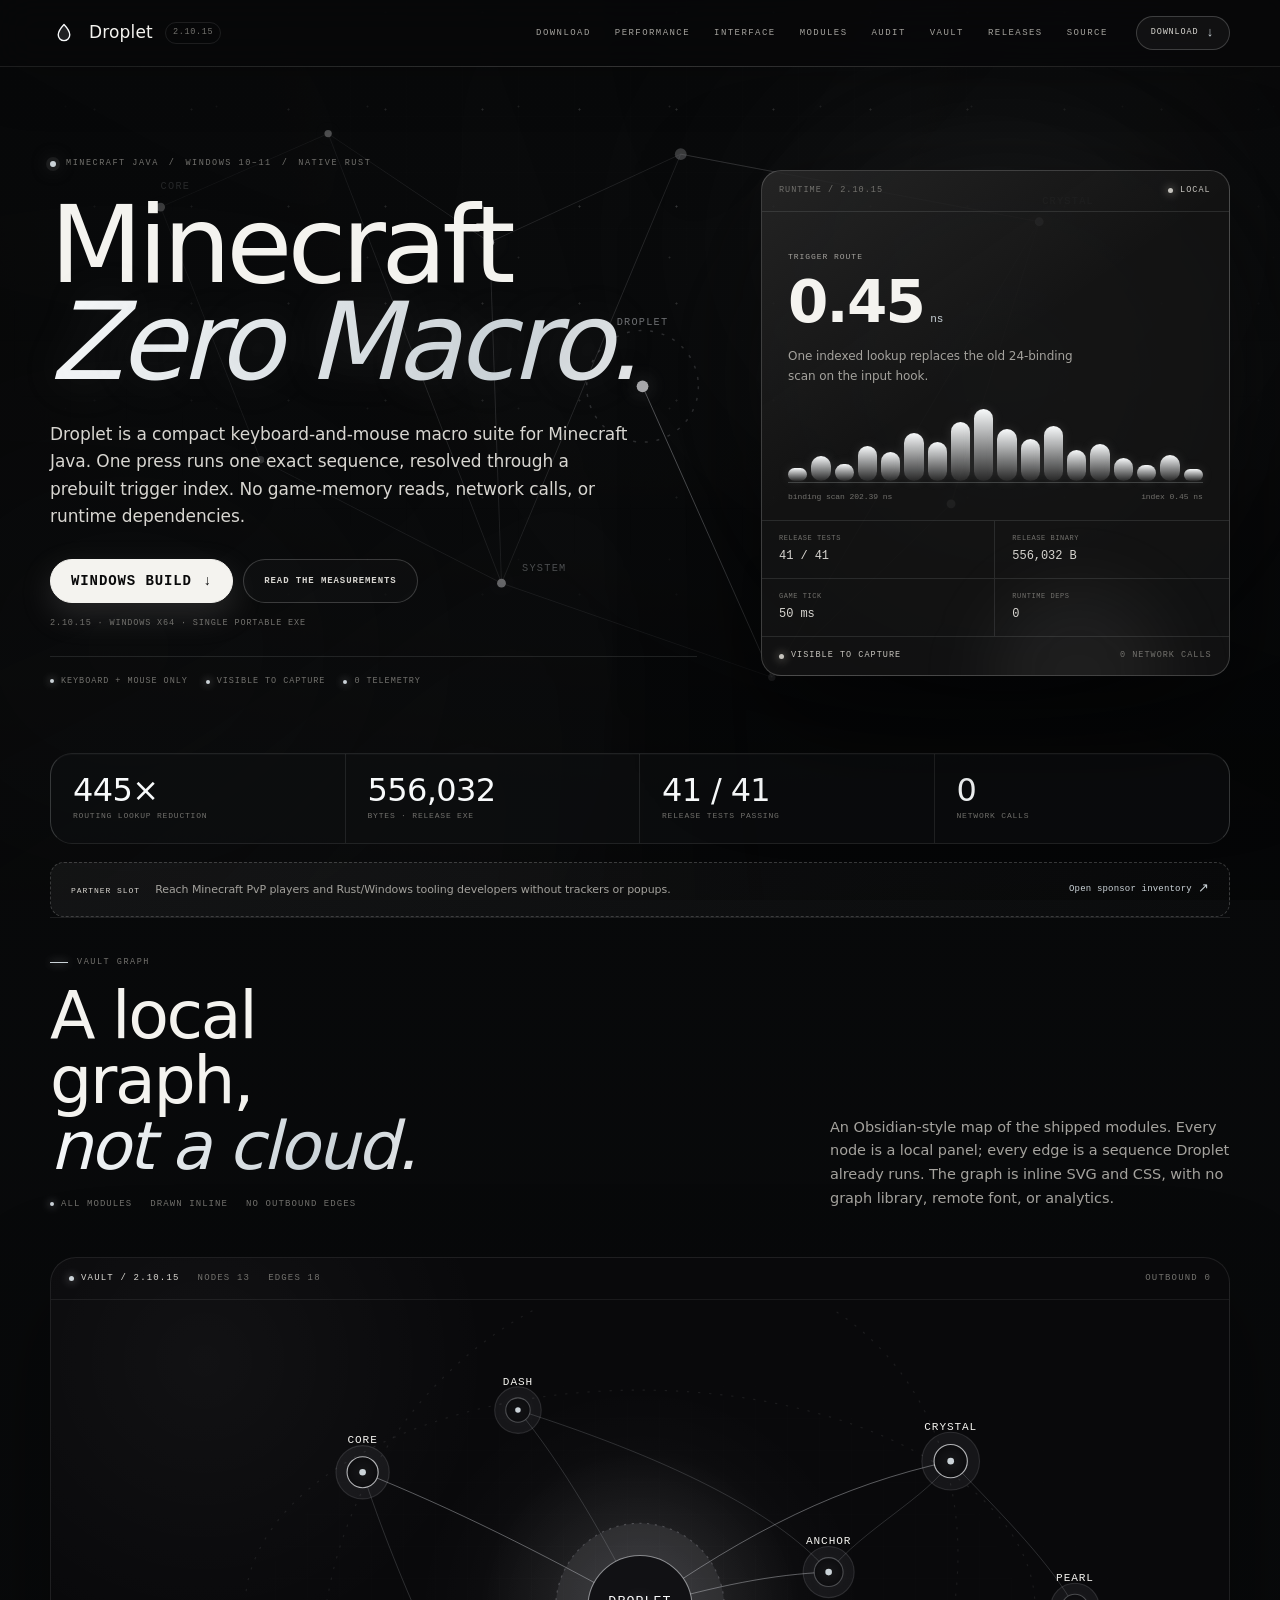
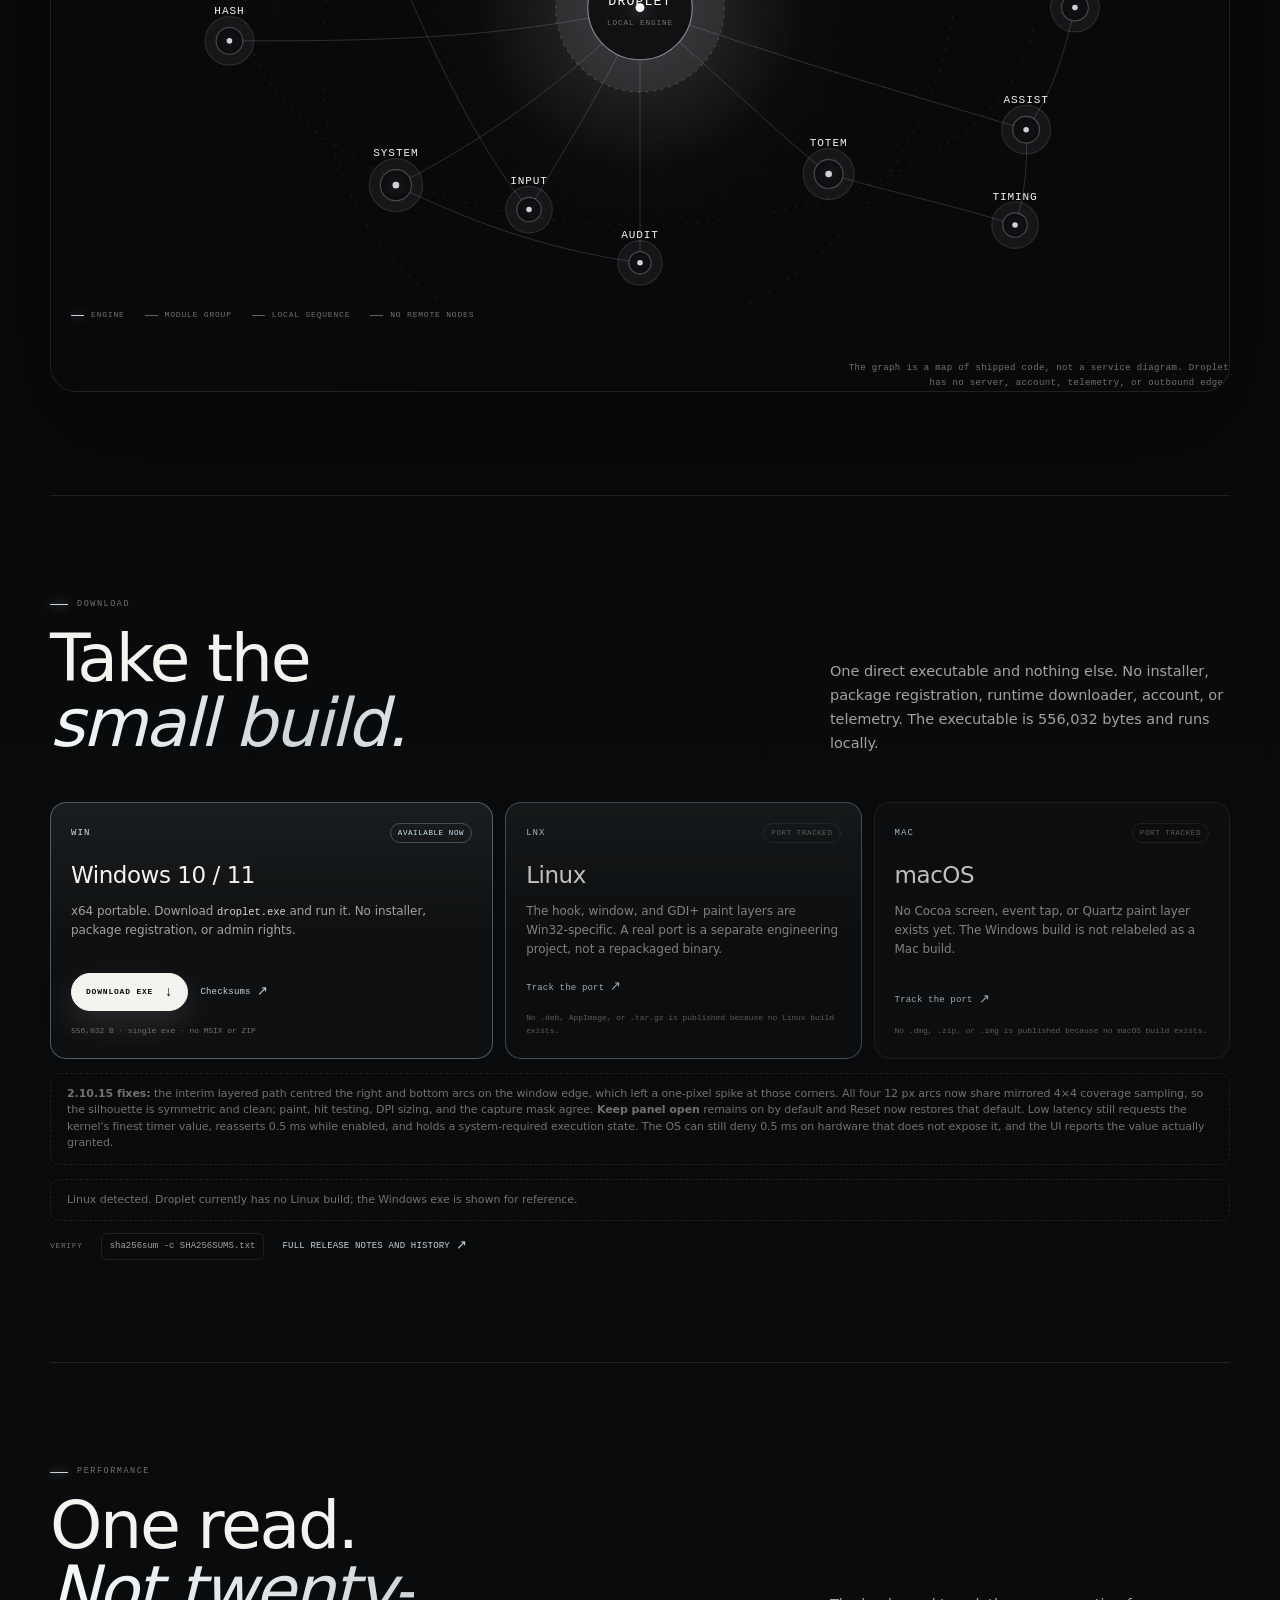
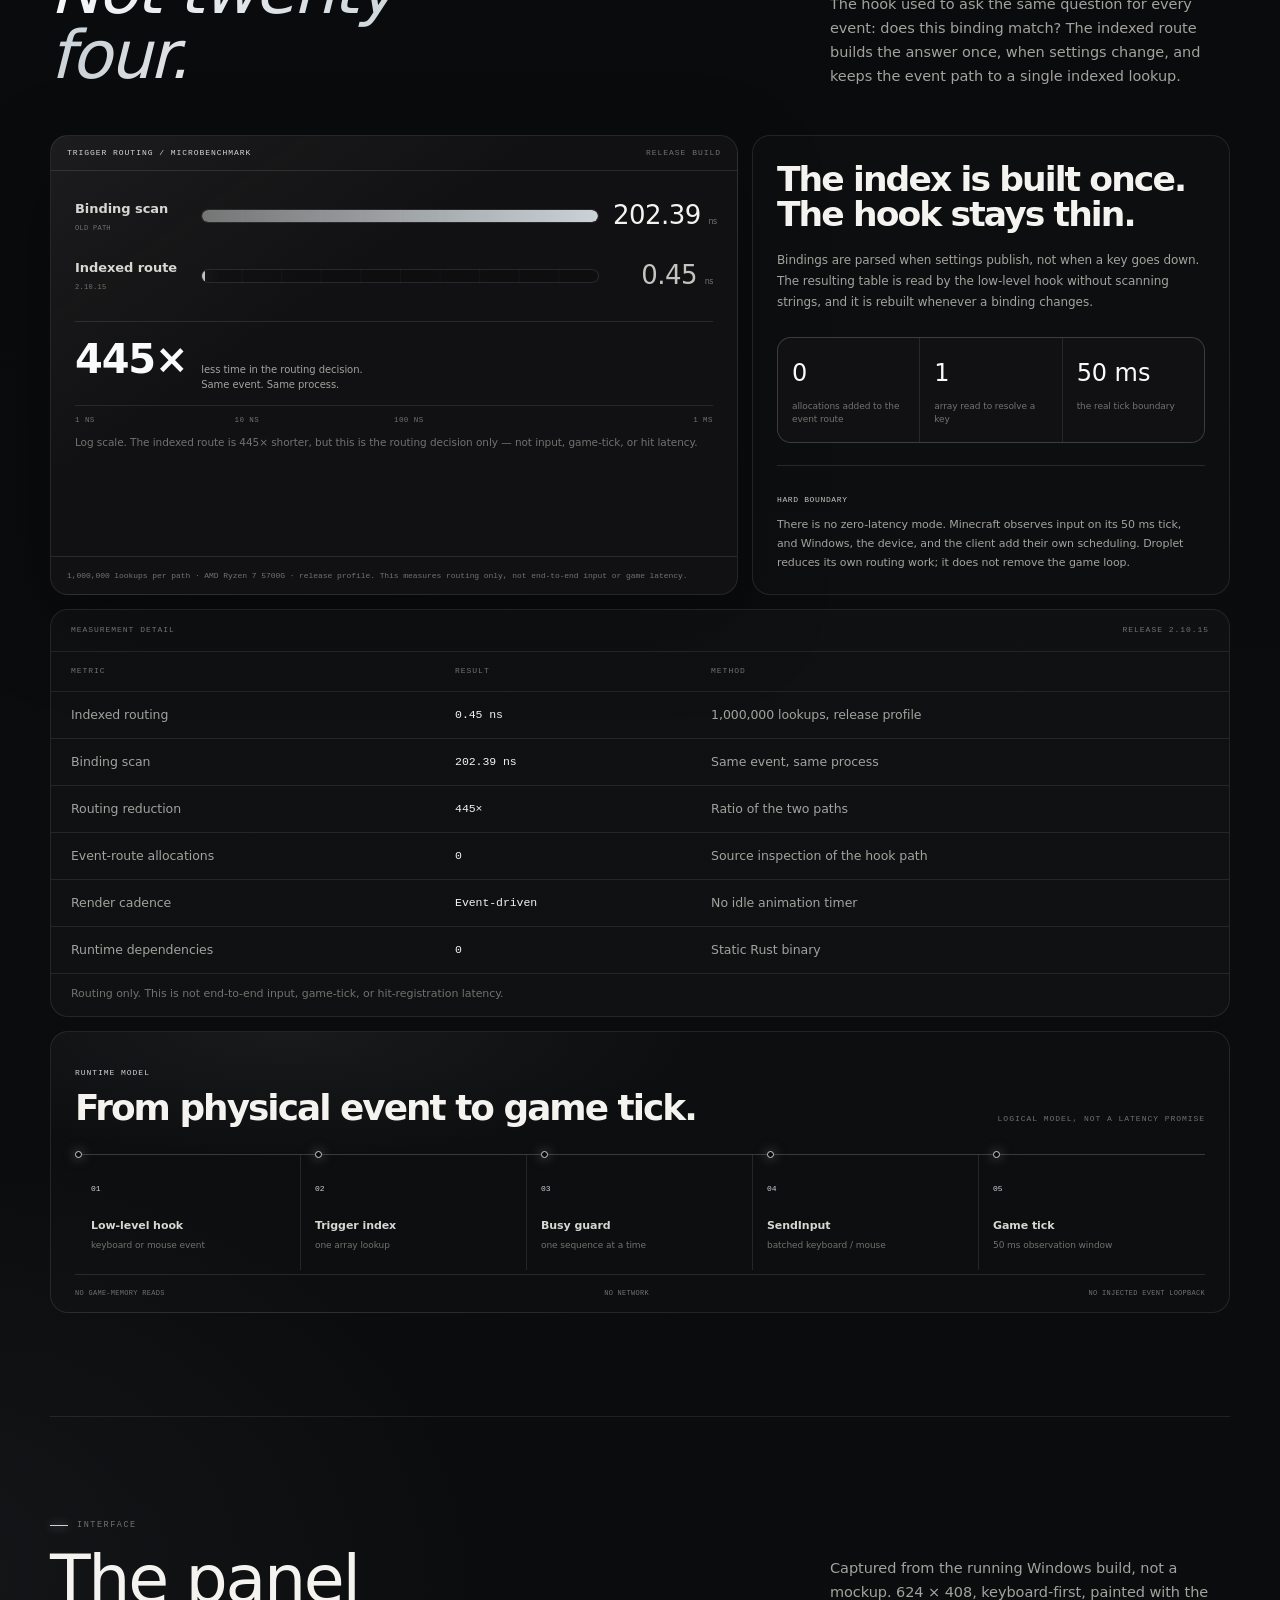
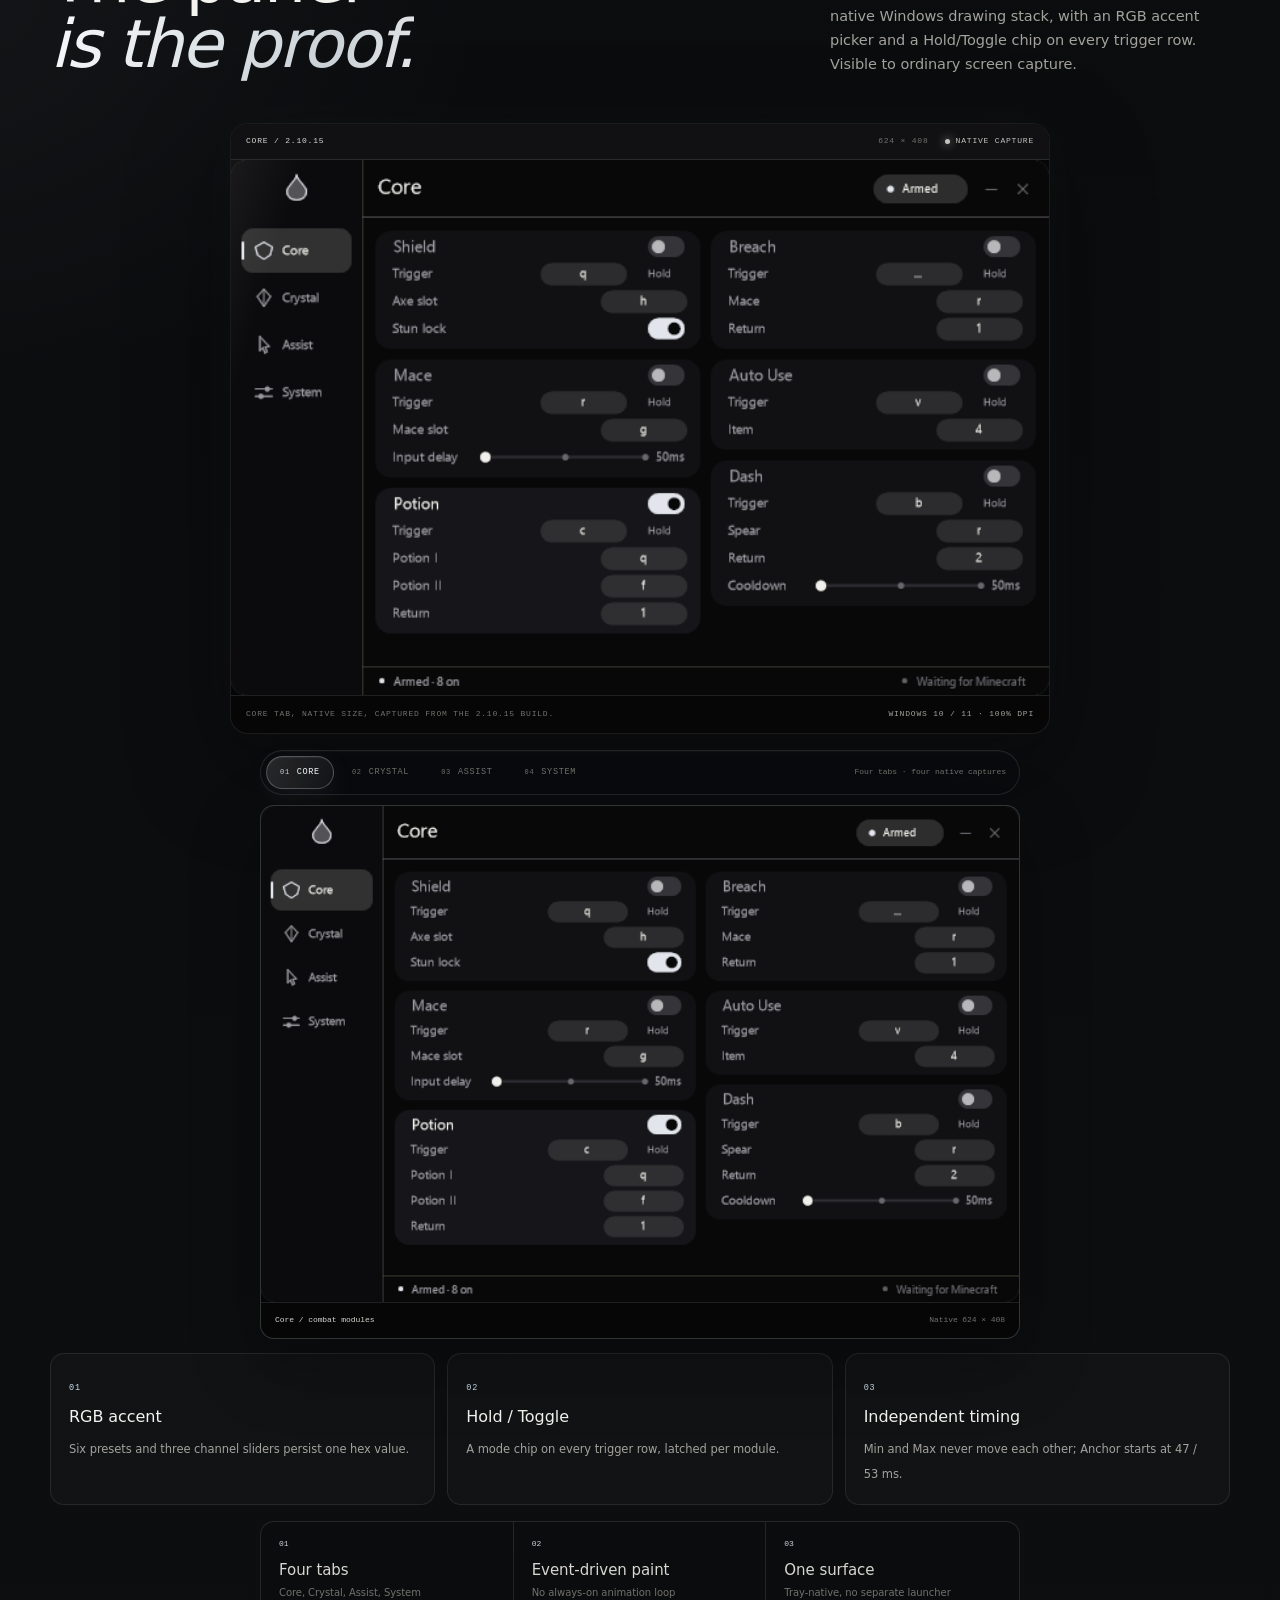
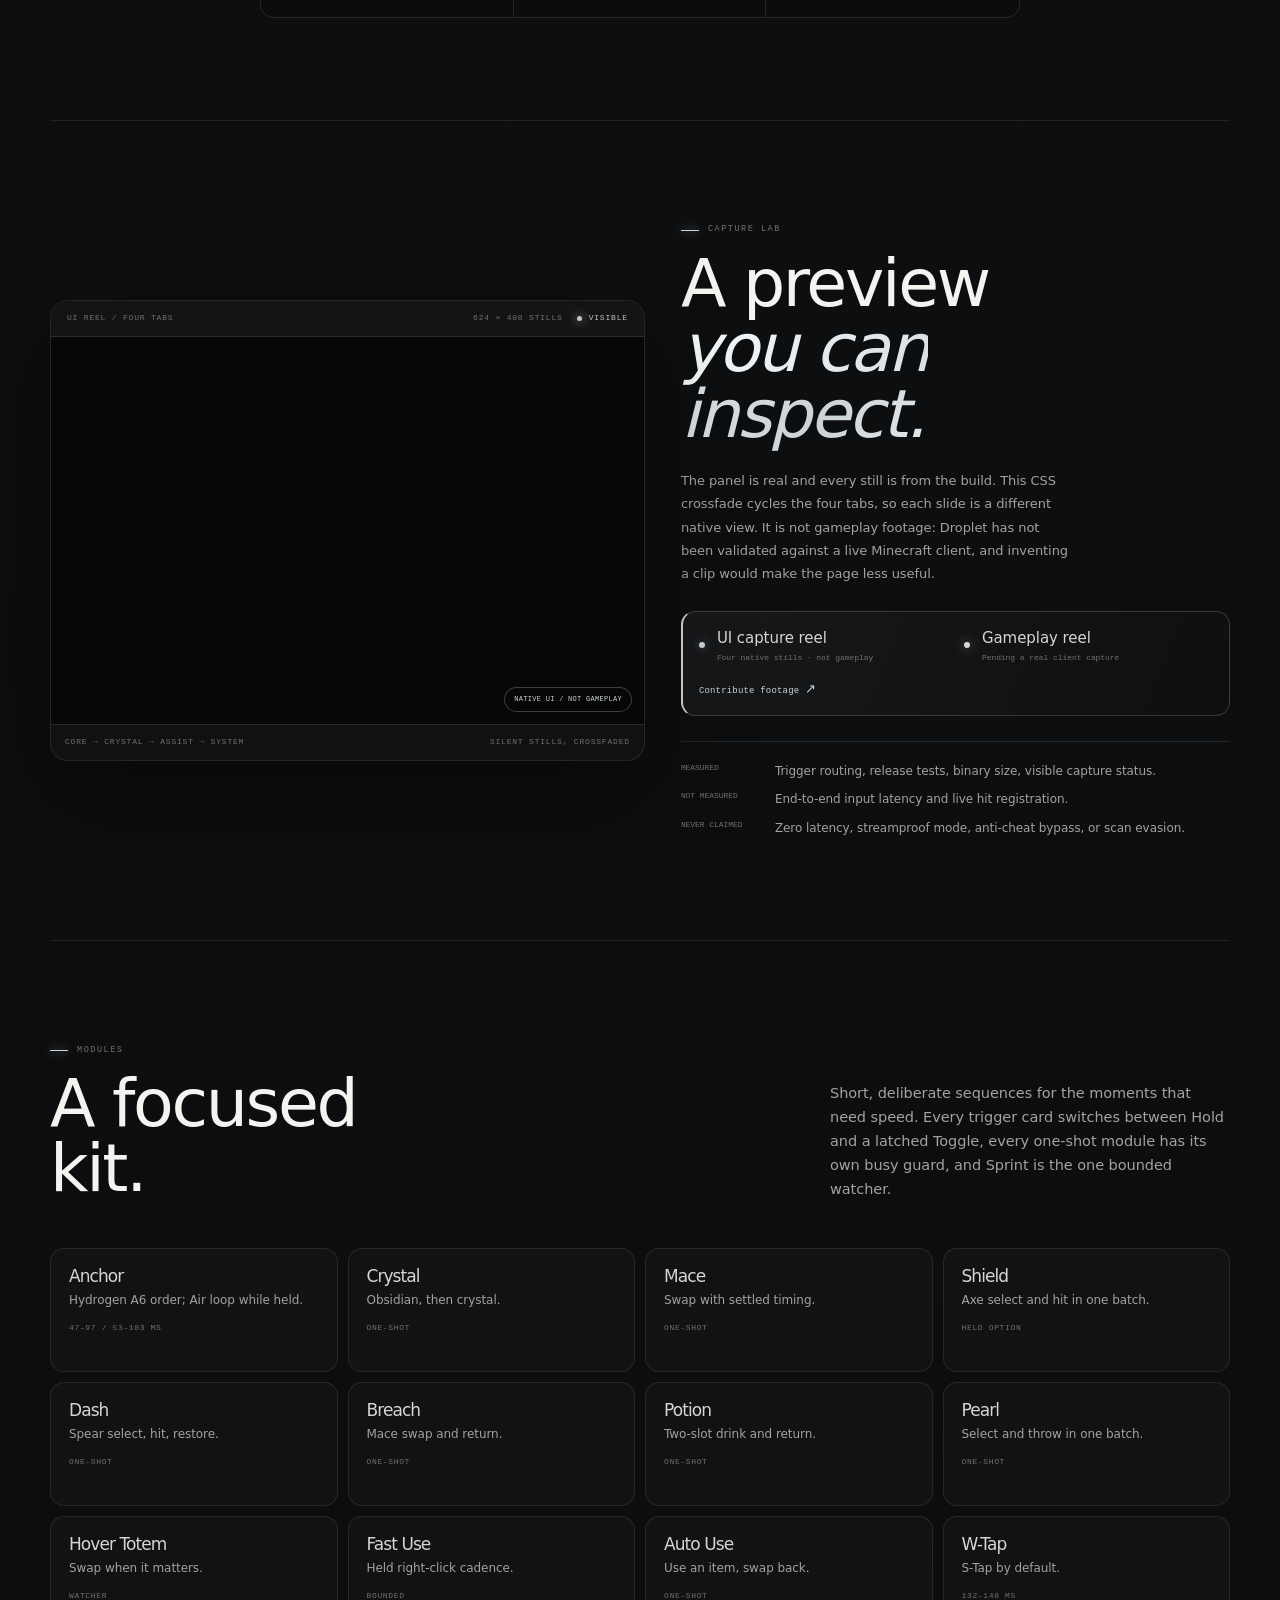
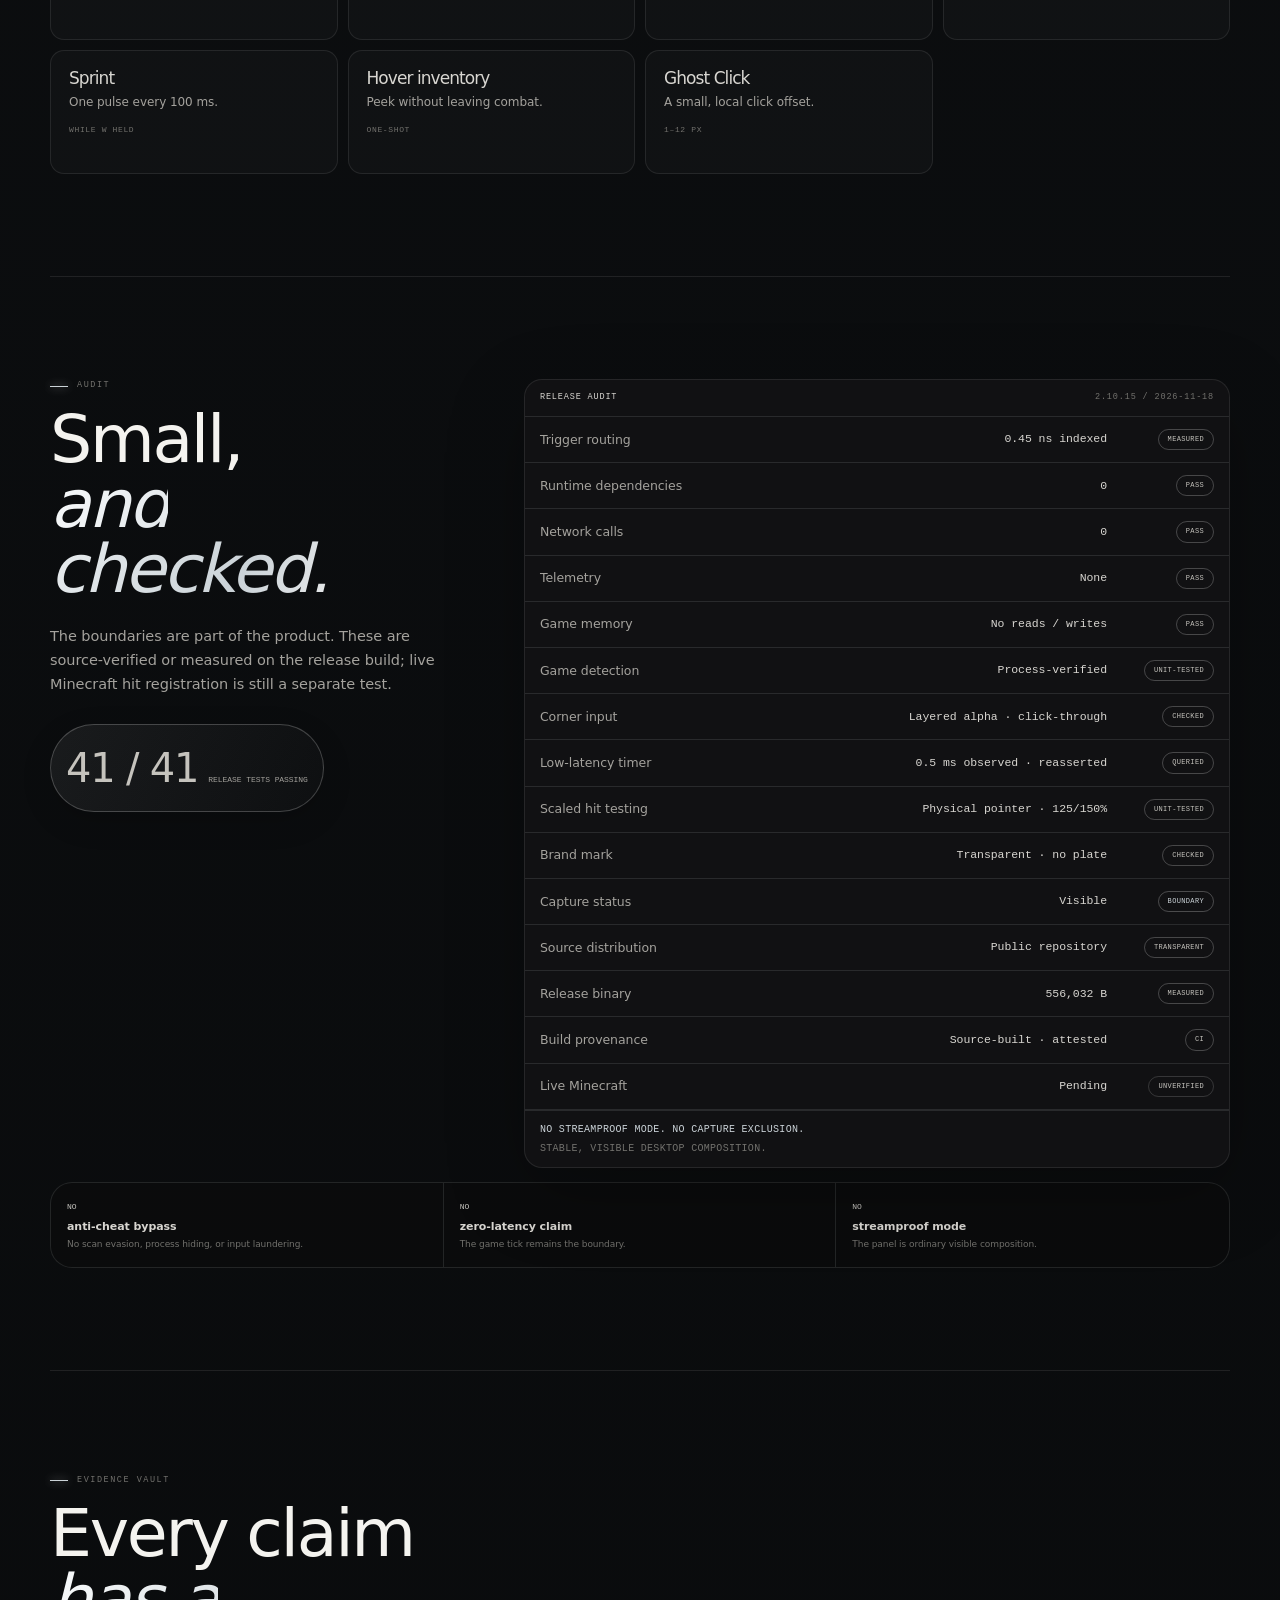
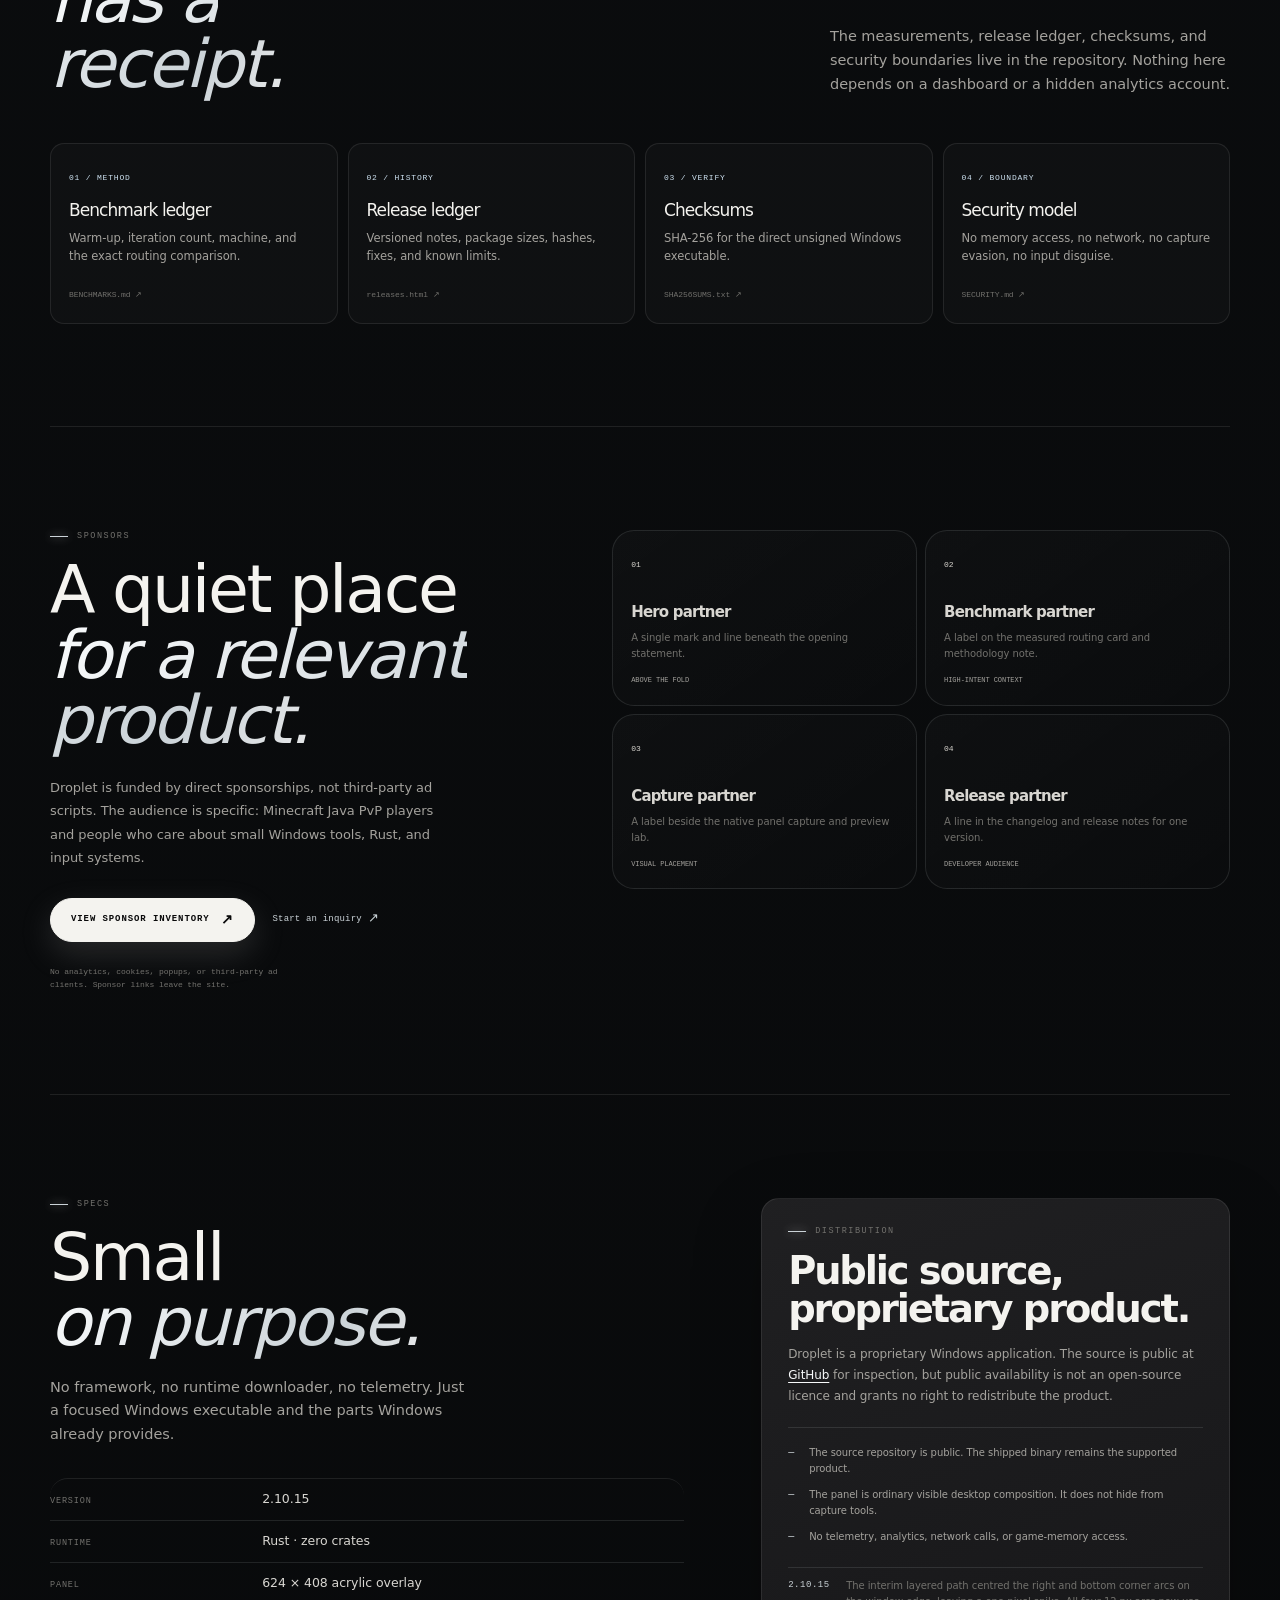
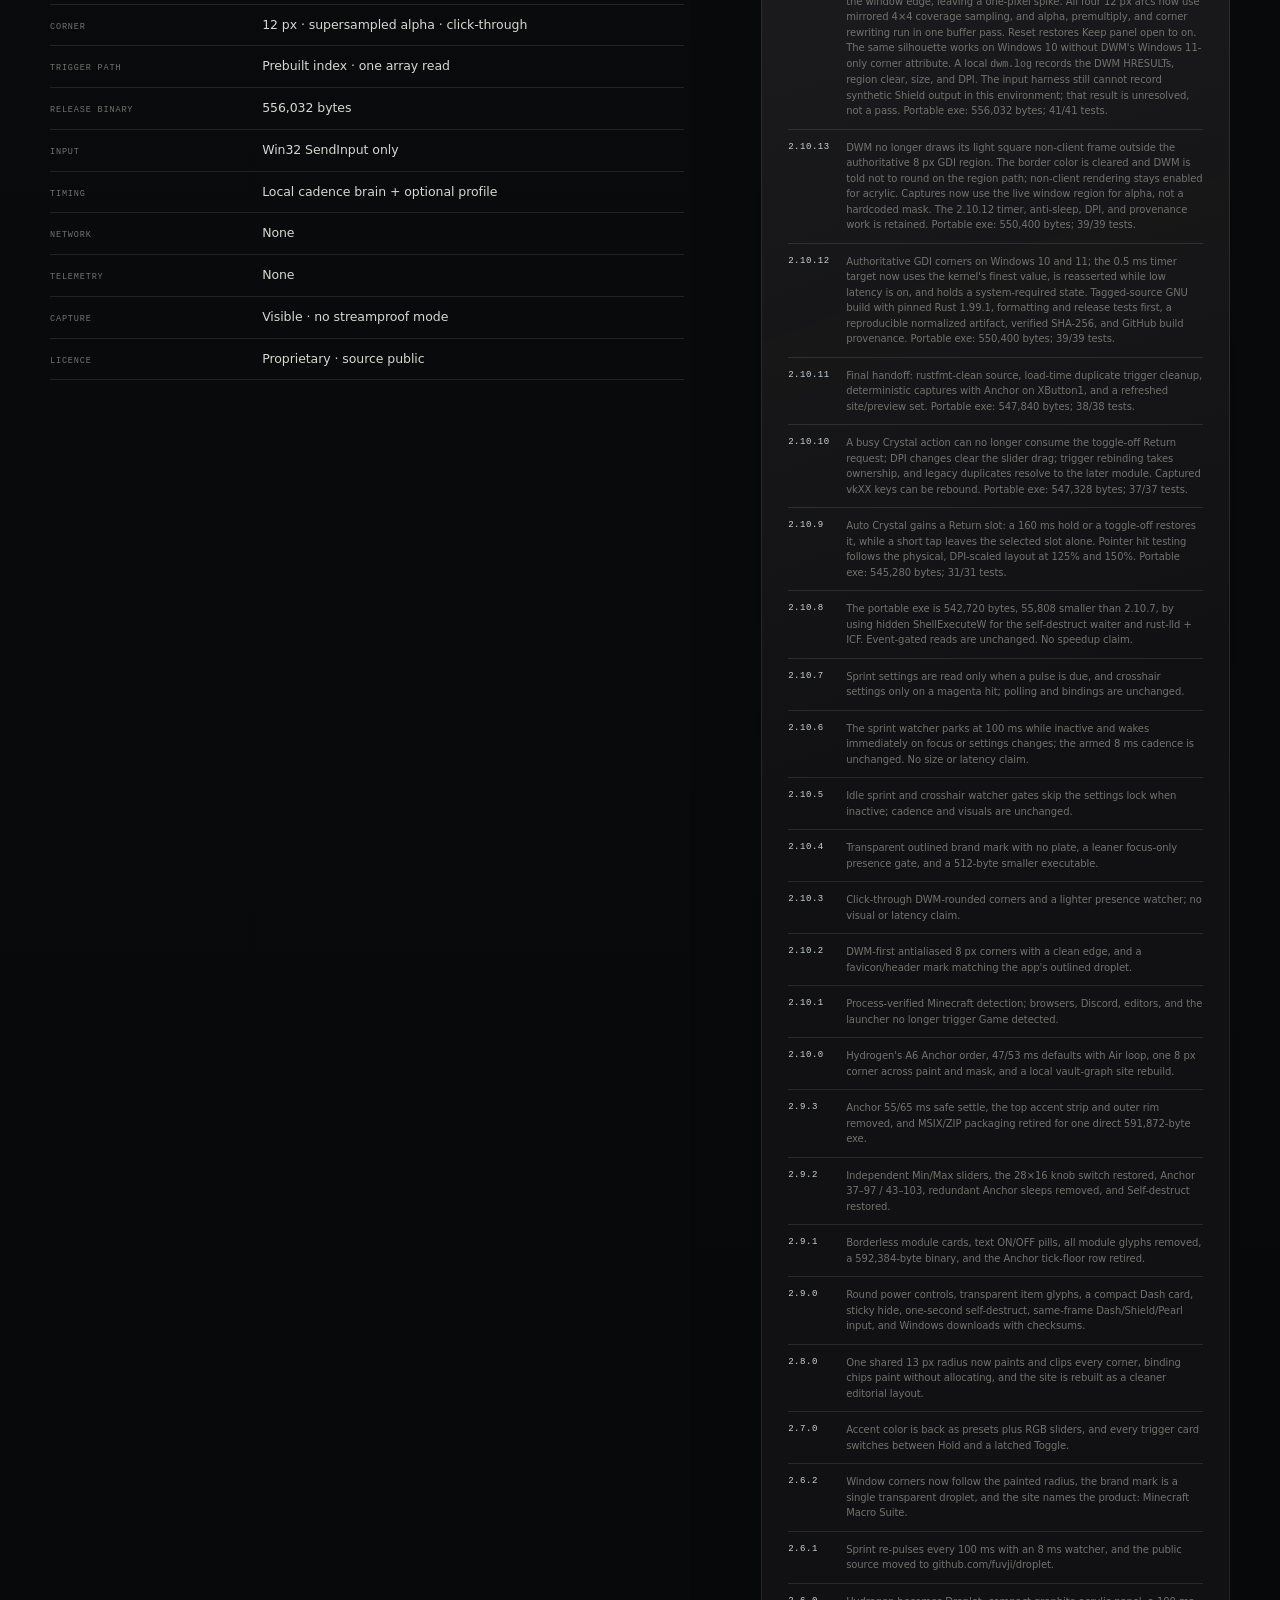
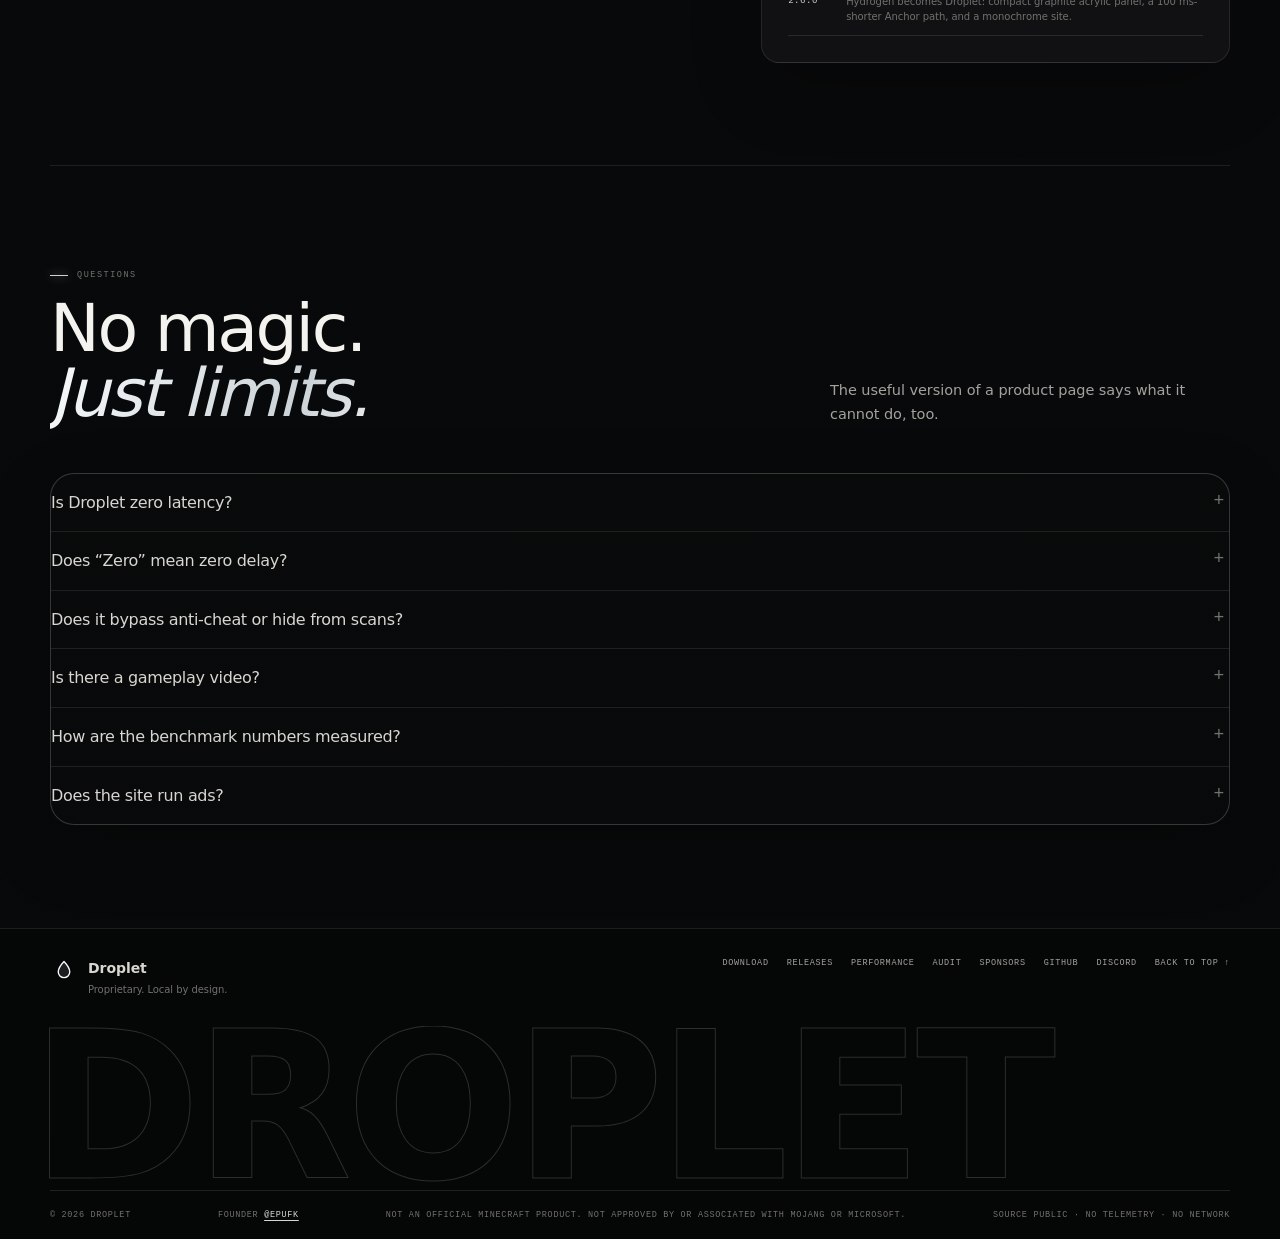
==== commit 90106261: "Publish Droplet 2.10.15. Ship the corrected 12px corner silhouette, the regenerated 624x408 captures" ====
--- a/index.html
+++ b/index.html
@@ -6,38 +6,38 @@
   <meta name="color-scheme" content="dark">
   <meta name="theme-color" content="#0a0a0b">
   <title>Droplet — Minecraft Zero Macro</title>
-  <meta name="description" content="Droplet is a compact Windows keyboard-and-mouse macro suite for Minecraft Java: pre-indexed input routing, exact one-shot sequences, a native 624×408 panel with authoritative rounded corners, a held low-latency timer, and no runtime dependencies.">
+  <meta name="description" content="Droplet is a compact Windows keyboard-and-mouse macro suite for Minecraft Java: pre-indexed input routing, exact one-shot sequences, a native 624×408 panel with antialiased layered corners, a held low-latency timer, and no runtime dependencies.">
   <meta property="og:site_name" content="Droplet">
   <link rel="canonical" href="https://fuvji.github.io/droplet/">
   <meta property="og:type" content="website">
   <meta property="og:title" content="Droplet — Minecraft Zero Macro">
   <meta property="og:description" content="A compact, local Windows keyboard-and-mouse macro suite for Minecraft Java. Pre-indexed routing, exact sequences, no telemetry, no network calls, and no game-memory access.">
   <meta property="og:url" content="https://fuvji.github.io/droplet/">
-  <meta property="og:image" content="https://fuvji.github.io/droplet/assets/droplet-core.png?v=2.10.14">
+  <meta property="og:image" content="https://fuvji.github.io/droplet/assets/droplet-core.png?v=2.10.15">
   <meta property="og:image:width" content="624">
   <meta property="og:image:height" content="408">
   <meta property="og:image:alt" content="The Droplet Minecraft Macro Suite Core panel at native 624 by 408 size.">
   <meta name="twitter:card" content="summary_large_image">
   <meta name="twitter:title" content="Droplet — Minecraft Zero Macro">
   <meta name="twitter:description" content="A compact, local Minecraft Java macro suite for Windows. Exact sequences, visible composition, no game-memory access.">
-  <meta name="twitter:image" content="https://fuvji.github.io/droplet/assets/droplet-core.png?v=2.10.14">
-  <link rel="icon" href="favicon.ico?v=2.10.14-2" type="image/x-icon" sizes="any">
-  <link rel="icon" href="favicon.svg?v=2.10.14-2" type="image/svg+xml" sizes="any">
-  <link rel="icon" href="assets/favicon-32.png?v=2.10.14-2" sizes="32x32" type="image/png">
-  <link rel="icon" href="assets/favicon-16.png?v=2.10.14-2" sizes="16x16" type="image/png">
-  <link rel="apple-touch-icon" href="apple-touch-icon.png?v=2.10.14-2" sizes="180x180" type="image/png">
-  <link rel="apple-touch-icon-precomposed" href="apple-touch-icon.png?v=2.10.14-2" sizes="180x180" type="image/png">
-  <link rel="mask-icon" href="favicon.svg?v=2.10.14-2" color="#f4f3ef">
-  <link rel="manifest" href="site.webmanifest?v=2.10.14-2" type="application/manifest+json">
+  <meta name="twitter:image" content="https://fuvji.github.io/droplet/assets/droplet-core.png?v=2.10.15">
+  <link rel="icon" href="favicon.ico?v=2.10.15-2" type="image/x-icon" sizes="any">
+  <link rel="icon" href="favicon.svg?v=2.10.15-2" type="image/svg+xml" sizes="any">
+  <link rel="icon" href="assets/favicon-32.png?v=2.10.15-2" sizes="32x32" type="image/png">
+  <link rel="icon" href="assets/favicon-16.png?v=2.10.15-2" sizes="16x16" type="image/png">
+  <link rel="apple-touch-icon" href="apple-touch-icon.png?v=2.10.15-2" sizes="180x180" type="image/png">
+  <link rel="apple-touch-icon-precomposed" href="apple-touch-icon.png?v=2.10.15-2" sizes="180x180" type="image/png">
+  <link rel="mask-icon" href="favicon.svg?v=2.10.15-2" color="#f4f3ef">
+  <link rel="manifest" href="site.webmanifest?v=2.10.15-2" type="application/manifest+json">
   <meta name="application-name" content="Droplet">
   <meta name="apple-mobile-web-app-title" content="Droplet">
   <link rel="alternate" type="text/plain" href="llms.txt" title="Droplet plain-text summary">
-  <link rel="stylesheet" href="style.css?v=2.10.14-1">
-  <link rel="stylesheet" href="refine.css?v=2.10.14-1">
-  <link rel="stylesheet" href="vault.css?v=2.10.14">
-  <link rel="stylesheet" href="motion.css?v=2.10.14-4">
+  <link rel="stylesheet" href="style.css?v=2.10.15-1">
+  <link rel="stylesheet" href="refine.css?v=2.10.15-1">
+  <link rel="stylesheet" href="vault.css?v=2.10.15">
+  <link rel="stylesheet" href="motion.css?v=2.10.15-4">
   <script src="downloads.js" defer></script>
-  <script src="motion.js?v=2.10.14-6" defer></script>
+  <script src="motion.js?v=2.10.15-6" defer></script>
 </head>
 <body>
   <a class="skip-link" href="#main">Skip to content</a>
@@ -52,7 +52,7 @@
       <a class="brand" href="./" aria-label="Droplet home">
         <span class="brand-mark" aria-hidden="true"><svg viewBox="0 0 24 24"><path d="M12 2.7S5.7 9.4 5.7 14a6.3 6.3 0 0 0 12.6 0C18.3 9.4 12 2.7 12 2.7Z" fill="currentColor" fill-opacity=".11" stroke="currentColor" stroke-width="1.5" stroke-linejoin="round"/></svg></span>
         <span class="brand-name">Droplet</span>
-        <span class="brand-version">2.10.14</span>
+        <span class="brand-version">2.10.15</span>
       </a>
       <nav class="site-nav" aria-label="Primary">
         <a href="#download">Download</a>
@@ -107,7 +107,7 @@
           <a class="button button-primary" href="downloads/droplet.exe" download data-download-primary><span data-download-label>Download exe</span> <span aria-hidden="true">↓</span></a>
           <a class="button button-quiet" href="#performance">Read the measurements</a>
         </div>
-        <p class="hero-download-note">2.10.14 · Windows x64 · single portable exe</p>
+        <p class="hero-download-note">2.10.15 · Windows x64 · single portable exe</p>
         <ul class="hero-notes" aria-label="Product boundaries">
           <li>Keyboard + mouse only</li>
           <li>Visible to capture</li>
@@ -115,9 +115,9 @@
         </ul>
       </div>
 
-      <aside class="console-card" aria-label="Droplet 2.10.14 runtime card">
+      <aside class="console-card" aria-label="Droplet 2.10.15 runtime card">
         <div class="console-head">
-          <span>Runtime / 2.10.14</span>
+          <span>Runtime / 2.10.15</span>
           <span class="status-live"><i aria-hidden="true"></i>Local</span>
         </div>
         <div class="console-main">
@@ -134,8 +134,8 @@
           <div class="signal-caption"><span>binding scan 202.39 ns</span><span>index 0.45 ns</span></div>
         </div>
         <dl class="console-grid">
-          <div><dt>Release tests</dt><dd>39 / 39</dd></div>
-          <div><dt>Release binary</dt><dd>550,400 B</dd></div>
+          <div><dt>Release tests</dt><dd>41 / 41</dd></div>
+          <div><dt>Release binary</dt><dd>556,032 B</dd></div>
           <div><dt>Game tick</dt><dd>50 ms</dd></div>
           <div><dt>Runtime deps</dt><dd>0</dd></div>
         </dl>
@@ -148,8 +148,8 @@
 
     <section class="proof-rail wrap" aria-label="Measured release facts">
       <div><strong>445×</strong><span>routing lookup reduction</span></div>
-      <div><strong>550,400</strong><span>bytes · release exe</span></div>
-      <div><strong>39 / 39</strong><span>release tests passing</span></div>
+      <div><strong>556,032</strong><span>bytes · release exe</span></div>
+      <div><strong>41 / 41</strong><span>release tests passing</span></div>
       <div><strong>0</strong><span>network calls</span></div>
     </section>
 
@@ -176,7 +176,7 @@
       </div>
       <div class="vault-shell">
         <div class="vault-toolbar">
-          <span><i aria-hidden="true"></i>Vault / 2.10.14</span>
+          <span><i aria-hidden="true"></i>Vault / 2.10.15</span>
           <span>Nodes 13</span>
           <span>Edges 18</span>
           <span>Outbound 0</span>
@@ -283,7 +283,7 @@
           <p class="section-tag"><span aria-hidden="true"></span>Download</p>
           <h2 id="download-title">Take the<br><em>small build.</em></h2>
         </div>
-        <p class="section-lede">One direct executable and nothing else. No installer, package registration, runtime downloader, account, or telemetry. The executable is 550,400 bytes and runs locally.</p>
+        <p class="section-lede">One direct executable and nothing else. No installer, package registration, runtime downloader, account, or telemetry. The executable is 556,032 bytes and runs locally.</p>
       </div>
 
       <div class="download-grid" data-platform-grid>
@@ -295,7 +295,7 @@
             <a class="button button-primary" href="downloads/droplet.exe" download>Download exe <span aria-hidden="true">↓</span></a>
             <a class="text-link" href="downloads/SHA256SUMS.txt">Checksums <span aria-hidden="true">↗</span></a>
           </div>
-          <small>550,400 B · single exe · no MSIX or ZIP</small>
+          <small>556,032 B · single exe · no MSIX or ZIP</small>
         </article>
         <article class="download-card is-muted" data-os="linux">
           <div class="download-head"><span class="download-icon">LNX</span><span class="download-state is-pending">Port tracked</span></div>
@@ -312,7 +312,7 @@
           <small>No .dmg, .zip, or .img is published because no macOS build exists.</small>
         </article>
       </div>
-      <p class="download-note"><strong>2.10.14 fixes:</strong> DWM's shadow now follows the rounded 8 px region instead of drawing a square corner wedge. The region path asks DWM for <code>DWMWCP_ROUND</code> rather than <code>DONOTROUND</code>; the border stays clear and acrylic stays enabled. Published captures use the live window region for alpha instead of a decorative mask. Low latency still requests the kernel's finest timer value, reasserts 0.5 ms while enabled, and holds a system-required execution state. The OS can still deny 0.5 ms on hardware that does not expose it, and the UI reports the value actually granted.</p>
+      <p class="download-note"><strong>2.10.15 fixes:</strong> the interim layered path centred the right and bottom arcs on the window edge, which left a one-pixel spike at those corners. All four 12 px arcs now share mirrored 4×4 coverage sampling, so the silhouette is symmetric and clean; paint, hit testing, DPI sizing, and the capture mask agree. <strong>Keep panel open</strong> remains on by default and Reset now restores that default. Low latency still requests the kernel's finest timer value, reasserts 0.5 ms while enabled, and holds a system-required execution state. The OS can still deny 0.5 ms on hardware that does not expose it, and the UI reports the value actually granted.</p>
       <p class="download-note" data-platform-note>Droplet ships a Windows x64 build. This page checks your platform locally and never sends it anywhere.</p>
       <div class="download-verify">
         <span>Verify</span><code>sha256sum -c SHA256SUMS.txt</code>
@@ -339,7 +339,7 @@
               <strong>202.39 <small>ns</small></strong>
             </div>
             <div class="benchmark-row is-fast">
-              <div class="bench-label"><span>Indexed route</span><small>2.10.14</small></div>
+              <div class="bench-label"><span>Indexed route</span><small>2.10.15</small></div>
               <div class="bench-track"><i class="bar-thin"></i></div>
               <strong>0.45 <small>ns</small></strong>
             </div>
@@ -369,7 +369,7 @@
       </div>
 
       <div class="measure-card">
-        <div class="measure-head"><span>Measurement detail</span><span>Release 2.10.14</span></div>
+        <div class="measure-head"><span>Measurement detail</span><span>Release 2.10.15</span></div>
         <table class="measure-table">
           <thead><tr><th>Metric</th><th>Result</th><th>Method</th></tr></thead>
           <tbody>
@@ -414,16 +414,16 @@
 
       <figure class="media-frame">
         <div class="media-bar">
-          <span class="media-title">CORE / 2.10.14</span>
+          <span class="media-title">CORE / 2.10.15</span>
           <span class="media-meta">624 × 408</span>
           <span class="media-live"><i aria-hidden="true"></i>Native capture</span>
         </div>
         <div class="media-image">
-          <img src="assets/droplet-core.png?v=2.10.14" width="624" height="408" alt="The Droplet 2.10.14 Core panel showing Shield, Mace, Potion, Breach, Auto Use, and Dash modules with their bindings and timing controls." loading="lazy" decoding="async">
+          <img src="assets/droplet-core.png?v=2.10.15" width="624" height="408" alt="The Droplet 2.10.15 Core panel showing Shield, Mace, Potion, Breach, Auto Use, and Dash modules with their bindings and timing controls." loading="lazy" decoding="async">
           <span class="scanline" aria-hidden="true"></span>
         </div>
         <figcaption class="media-caption">
-          <span>Core tab, native size, captured from the 2.10.14 build.</span>
+          <span>Core tab, native size, captured from the 2.10.15 build.</span>
           <span>Windows 10 / 11 · 100% DPI</span>
         </figcaption>
       </figure>
@@ -442,19 +442,19 @@
         </div>
         <div class="preview-stage">
           <figure class="preview-pane pane-core">
-            <img src="assets/droplet-core.png?v=2.10.14" width="624" height="408" alt="Native Core tab with Shield, Mace, Potion, Breach, Auto Use, and Dash controls." loading="lazy" decoding="async">
+            <img src="assets/droplet-core.png?v=2.10.15" width="624" height="408" alt="Native Core tab with Shield, Mace, Potion, Breach, Auto Use, and Dash controls." loading="lazy" decoding="async">
             <figcaption><span>Core / combat modules</span><span>Native 624 × 408</span></figcaption>
           </figure>
           <figure class="preview-pane pane-crystal">
-            <img src="assets/droplet-crystal.png?v=2.10.14" width="624" height="408" alt="Native Crystal tab with Auto Crystal, Anchor, Hover Totem, and Pearl controls." loading="lazy" decoding="async">
+            <img src="assets/droplet-crystal.png?v=2.10.15" width="624" height="408" alt="Native Crystal tab with Auto Crystal, Anchor, Hover Totem, and Pearl controls." loading="lazy" decoding="async">
             <figcaption><span>Crystal / anchor + totem</span><span>Native 624 × 408</span></figcaption>
           </figure>
           <figure class="preview-pane pane-assist">
-            <img src="assets/droplet-assist.png?v=2.10.14" width="624" height="408" alt="Native Assist tab with Fast Use, Sprint, Ghost Click, and W-Tap timing controls." loading="lazy" decoding="async">
+            <img src="assets/droplet-assist.png?v=2.10.15" width="624" height="408" alt="Native Assist tab with Fast Use, Sprint, Ghost Click, and W-Tap timing controls." loading="lazy" decoding="async">
             <figcaption><span>Assist / timing tools</span><span>Native 624 × 408</span></figcaption>
           </figure>
           <figure class="preview-pane pane-system">
-            <img src="assets/droplet-system.png?v=2.10.14" width="624" height="408" alt="Native System tab with appearance, session, danger zone, and performance controls." loading="lazy" decoding="async">
+            <img src="assets/droplet-system.png?v=2.10.15" width="624" height="408" alt="Native System tab with appearance, session, danger zone, and performance controls." loading="lazy" decoding="async">
             <figcaption><span>System / appearance + session</span><span>Native 624 × 408</span></figcaption>
           </figure>
         </div>
@@ -478,10 +478,10 @@
         <div class="capture-frame">
           <div class="capture-chrome"><span>UI REEL / FOUR TABS</span><span>624 × 408 STILLS</span><span class="status-live"><i aria-hidden="true"></i>Visible</span></div>
           <div class="capture-image capture-reel" role="img" aria-label="Silent CSS crossfade of the native Core, Crystal, Assist, and System panels. Native stills, not gameplay.">
-            <img class="reel-frame" src="assets/droplet-core.png?v=2.10.14" width="624" height="408" alt="" loading="lazy" decoding="async">
-            <img class="reel-frame reel-2" src="assets/droplet-crystal.png?v=2.10.14" width="624" height="408" alt="" loading="lazy" decoding="async">
-            <img class="reel-frame reel-3" src="assets/droplet-assist.png?v=2.10.14" width="624" height="408" alt="" loading="lazy" decoding="async">
-            <img class="reel-frame reel-4" src="assets/droplet-system.png?v=2.10.14" width="624" height="408" alt="" loading="lazy" decoding="async">
+            <img class="reel-frame" src="assets/droplet-core.png?v=2.10.15" width="624" height="408" alt="" loading="lazy" decoding="async">
+            <img class="reel-frame reel-2" src="assets/droplet-crystal.png?v=2.10.15" width="624" height="408" alt="" loading="lazy" decoding="async">
+            <img class="reel-frame reel-3" src="assets/droplet-assist.png?v=2.10.15" width="624" height="408" alt="" loading="lazy" decoding="async">
+            <img class="reel-frame reel-4" src="assets/droplet-system.png?v=2.10.15" width="624" height="408" alt="" loading="lazy" decoding="async">
             <span class="capture-tag">NATIVE UI / NOT GAMEPLAY</span>
           </div>
           <div class="capture-caption"><span>Core → Crystal → Assist → System</span><span>Silent stills, crossfaded</span></div>
@@ -539,11 +539,11 @@
           <p class="section-tag"><span aria-hidden="true"></span>Audit</p>
           <h2 id="audit-title">Small,<br><em>and checked.</em></h2>
           <p class="section-lede">The boundaries are part of the product. These are source-verified or measured on the release build; live Minecraft hit registration is still a separate test.</p>
-          <div class="audit-stamp"><strong>39 / 39</strong><span>release tests passing</span></div>
+          <div class="audit-stamp"><strong>41 / 41</strong><span>release tests passing</span></div>
         </div>
 
         <div class="audit-panel">
-          <div class="audit-head"><span>Release audit</span><span>2.10.14 / 2026-11-16</span></div>
+          <div class="audit-head"><span>Release audit</span><span>2.10.15 / 2026-11-18</span></div>
           <ul class="audit-list">
             <li><span class="audit-name">Trigger routing</span><span class="audit-value">0.45 ns indexed</span><span class="audit-state is-pass">measured</span></li>
             <li><span class="audit-name">Runtime dependencies</span><span class="audit-value">0</span><span class="audit-state is-pass">pass</span></li>
@@ -551,13 +551,13 @@
             <li><span class="audit-name">Telemetry</span><span class="audit-value">None</span><span class="audit-state is-pass">pass</span></li>
             <li><span class="audit-name">Game memory</span><span class="audit-value">No reads / writes</span><span class="audit-state is-pass">pass</span></li>
             <li><span class="audit-name">Game detection</span><span class="audit-value">Process-verified</span><span class="audit-state is-pass">unit-tested</span></li>
-            <li><span class="audit-name">Corner input</span><span class="audit-value">Region-first · click-through</span><span class="audit-state is-pass">checked</span></li>
+            <li><span class="audit-name">Corner input</span><span class="audit-value">Layered alpha · click-through</span><span class="audit-state is-pass">checked</span></li>
             <li><span class="audit-name">Low-latency timer</span><span class="audit-value">0.5 ms observed · reasserted</span><span class="audit-state is-pass">queried</span></li>
             <li><span class="audit-name">Scaled hit testing</span><span class="audit-value">Physical pointer · 125/150%</span><span class="audit-state is-pass">unit-tested</span></li>
             <li><span class="audit-name">Brand mark</span><span class="audit-value">Transparent · no plate</span><span class="audit-state is-pass">checked</span></li>
             <li><span class="audit-name">Capture status</span><span class="audit-value">Visible</span><span class="audit-state is-boundary">boundary</span></li>
             <li><span class="audit-name">Source distribution</span><span class="audit-value">Public repository</span><span class="audit-state is-pass">transparent</span></li>
-            <li><span class="audit-name">Release binary</span><span class="audit-value">550,400 B</span><span class="audit-state is-pass">measured</span></li>
+            <li><span class="audit-name">Release binary</span><span class="audit-value">556,032 B</span><span class="audit-state is-pass">measured</span></li>
             <li><span class="audit-name">Build provenance</span><span class="audit-value">Source-built · attested</span><span class="audit-state is-pass">CI</span></li>
             <li><span class="audit-name">Live Minecraft</span><span class="audit-value">Pending</span><span class="audit-state is-open">unverified</span></li>
           </ul>
@@ -619,12 +619,12 @@
             <p class="section-lede">No framework, no runtime downloader, no telemetry. Just a focused Windows executable and the parts Windows already provides.</p>
           </div>
           <dl class="spec-list">
-            <div class="spec-row"><dt>Version</dt><dd>2.10.14</dd></div>
+            <div class="spec-row"><dt>Version</dt><dd>2.10.15</dd></div>
             <div class="spec-row"><dt>Runtime</dt><dd>Rust · zero crates</dd></div>
             <div class="spec-row"><dt>Panel</dt><dd>624 × 408 acrylic overlay</dd></div>
-            <div class="spec-row"><dt>Corner</dt><dd>8 px · region-first · click-through</dd></div>
+            <div class="spec-row"><dt>Corner</dt><dd>12 px · supersampled alpha · click-through</dd></div>
             <div class="spec-row"><dt>Trigger path</dt><dd>Prebuilt index · one array read</dd></div>
-            <div class="spec-row"><dt>Release binary</dt><dd>550,400 bytes</dd></div>
+            <div class="spec-row"><dt>Release binary</dt><dd>556,032 bytes</dd></div>
             <div class="spec-row"><dt>Input</dt><dd>Win32 SendInput only</dd></div>
             <div class="spec-row"><dt>Timing</dt><dd>Local cadence brain + optional profile</dd></div>
             <div class="spec-row"><dt>Network</dt><dd>None</dd></div>
@@ -644,7 +644,7 @@
             <li>No telemetry, analytics, network calls, or game-memory access.</li>
           </ul>
           <div class="release-notes">
-            <div><span>2.10.14</span><p>DWM's compositor shadow now follows the rounded 8 px region. The region was already authoritative, but <code>DWMWCP_DONOTROUND</code> left a square drop-shadow wedge outside the corners; the path now requests <code>DWMWCP_ROUND</code>. Border color stays clear, acrylic stays enabled, and the live-region capture alpha remains. Portable exe: 550,400 bytes; 39/39 tests.</p></div>
+            <div><span>2.10.15</span><p>The interim layered path centred the right and bottom corner arcs on the window edge, leaving a one-pixel spike. All four 12 px arcs now use mirrored 4×4 coverage sampling, and alpha, premultiply, and corner rewriting run in one buffer pass. Reset restores Keep panel open to on. The same silhouette works on Windows 10 without DWM's Windows 11-only corner attribute. A local <code>dwm.log</code> records the DWM HRESULTs, region clear, size, and DPI. The input harness still cannot record synthetic Shield output in this environment; that result is unresolved, not a pass. Portable exe: 556,032 bytes; 41/41 tests.</p></div>
             <div><span>2.10.13</span><p>DWM no longer draws its light square non-client frame outside the authoritative 8 px GDI region. The border color is cleared and DWM is told not to round on the region path; non-client rendering stays enabled for acrylic. Captures now use the live window region for alpha, not a hardcoded mask. The 2.10.12 timer, anti-sleep, DPI, and provenance work is retained. Portable exe: 550,400 bytes; 39/39 tests.</p></div>
             <div><span>2.10.12</span><p>Authoritative GDI corners on Windows 10 and 11; the 0.5 ms timer target now uses the kernel's finest value, is reasserted while low latency is on, and holds a system-required state. Tagged-source GNU build with pinned Rust 1.99.1, formatting and release tests first, a reproducible normalized artifact, verified SHA-256, and GitHub build provenance. Portable exe: 550,400 bytes; 39/39 tests.</p></div>
             <div><span>2.10.11</span><p>Final handoff: rustfmt-clean source, load-time duplicate trigger cleanup, deterministic captures with Anchor on XButton1, and a refreshed site/preview set. Portable exe: 547,840 bytes; 38/38 tests.</p></div>
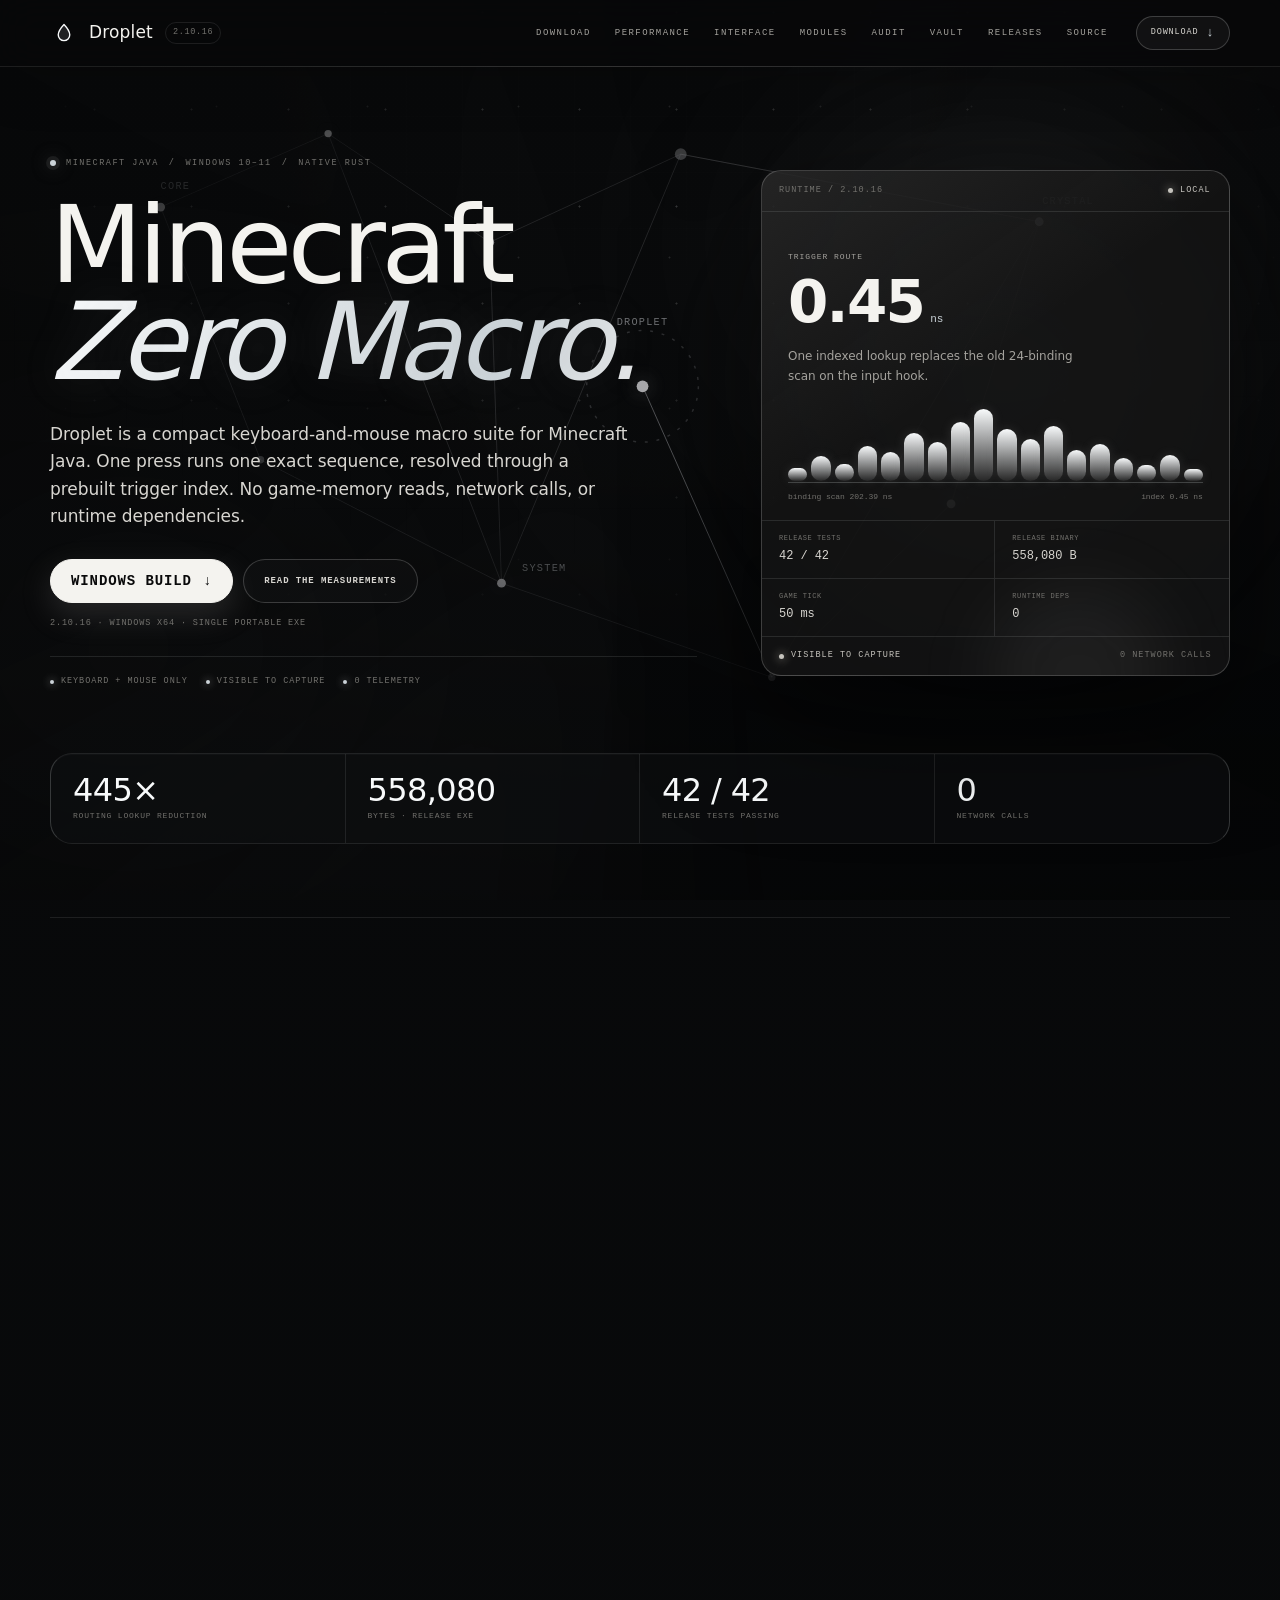
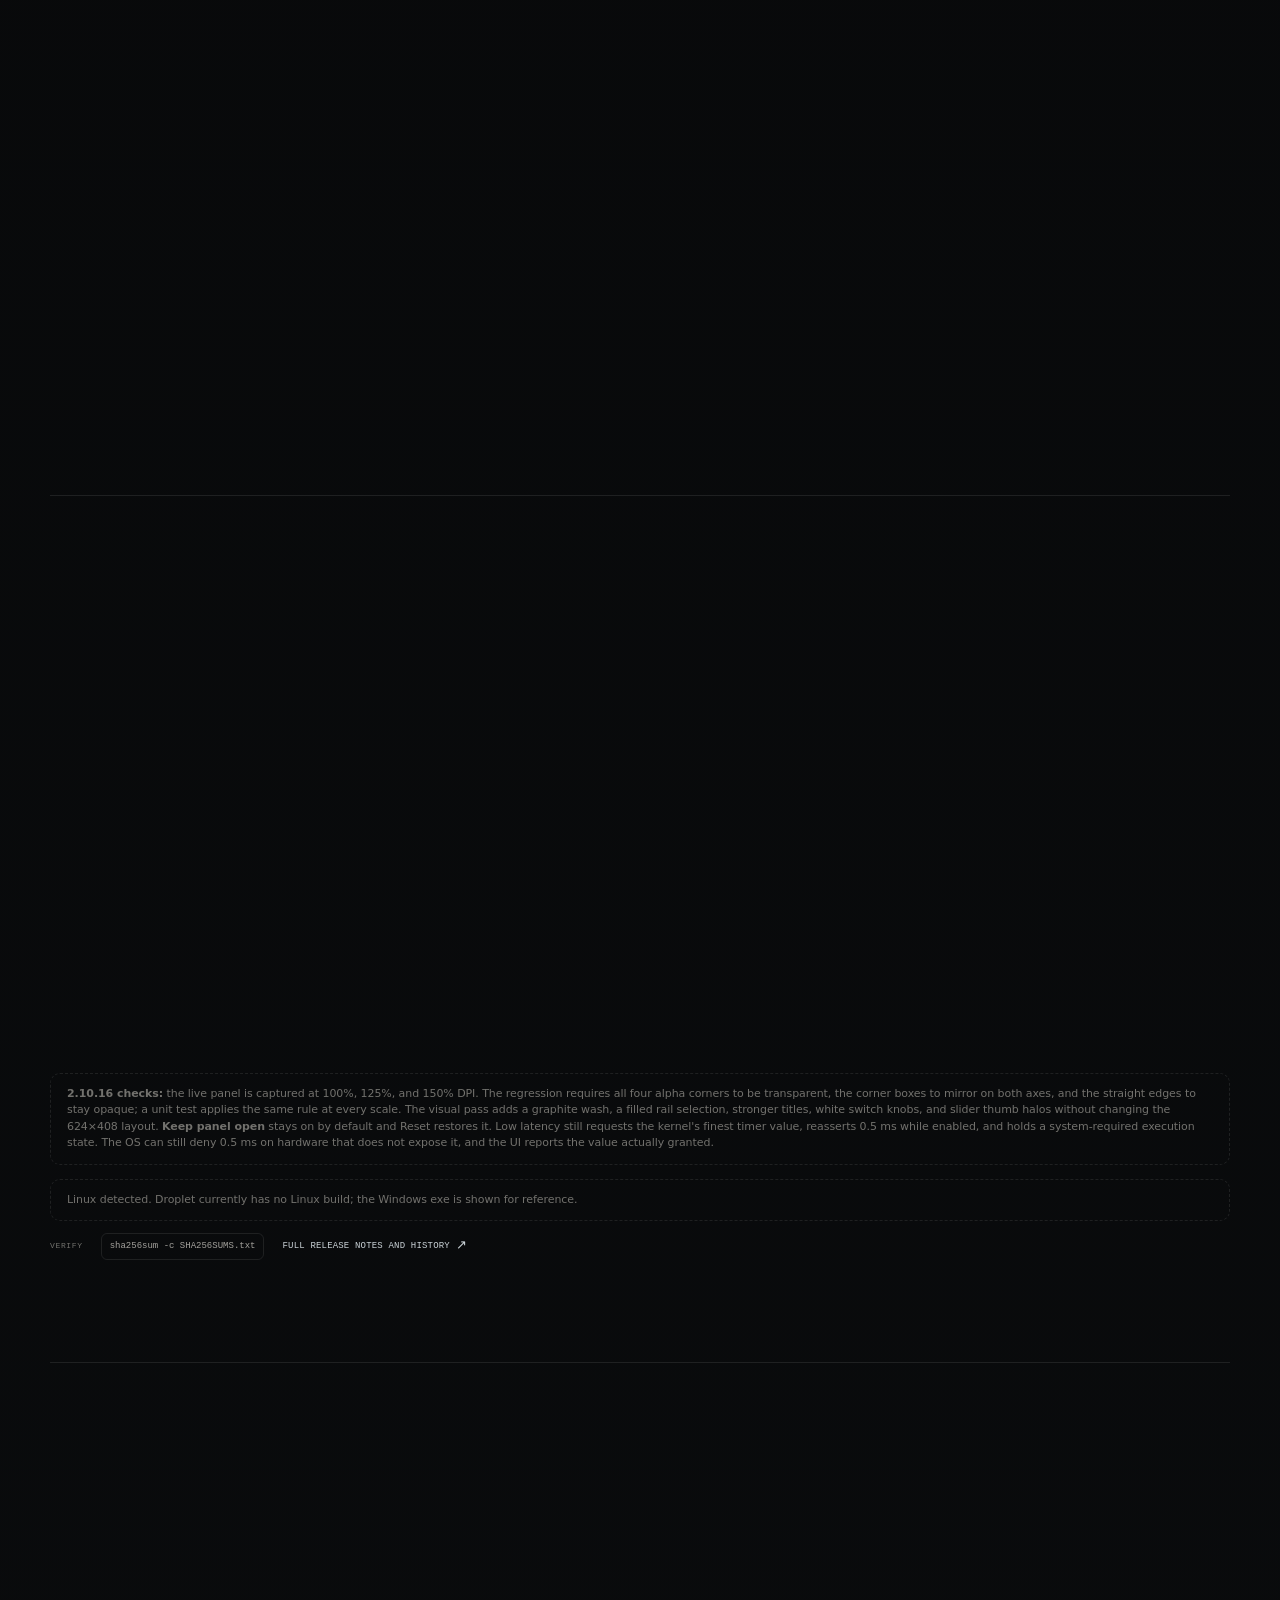
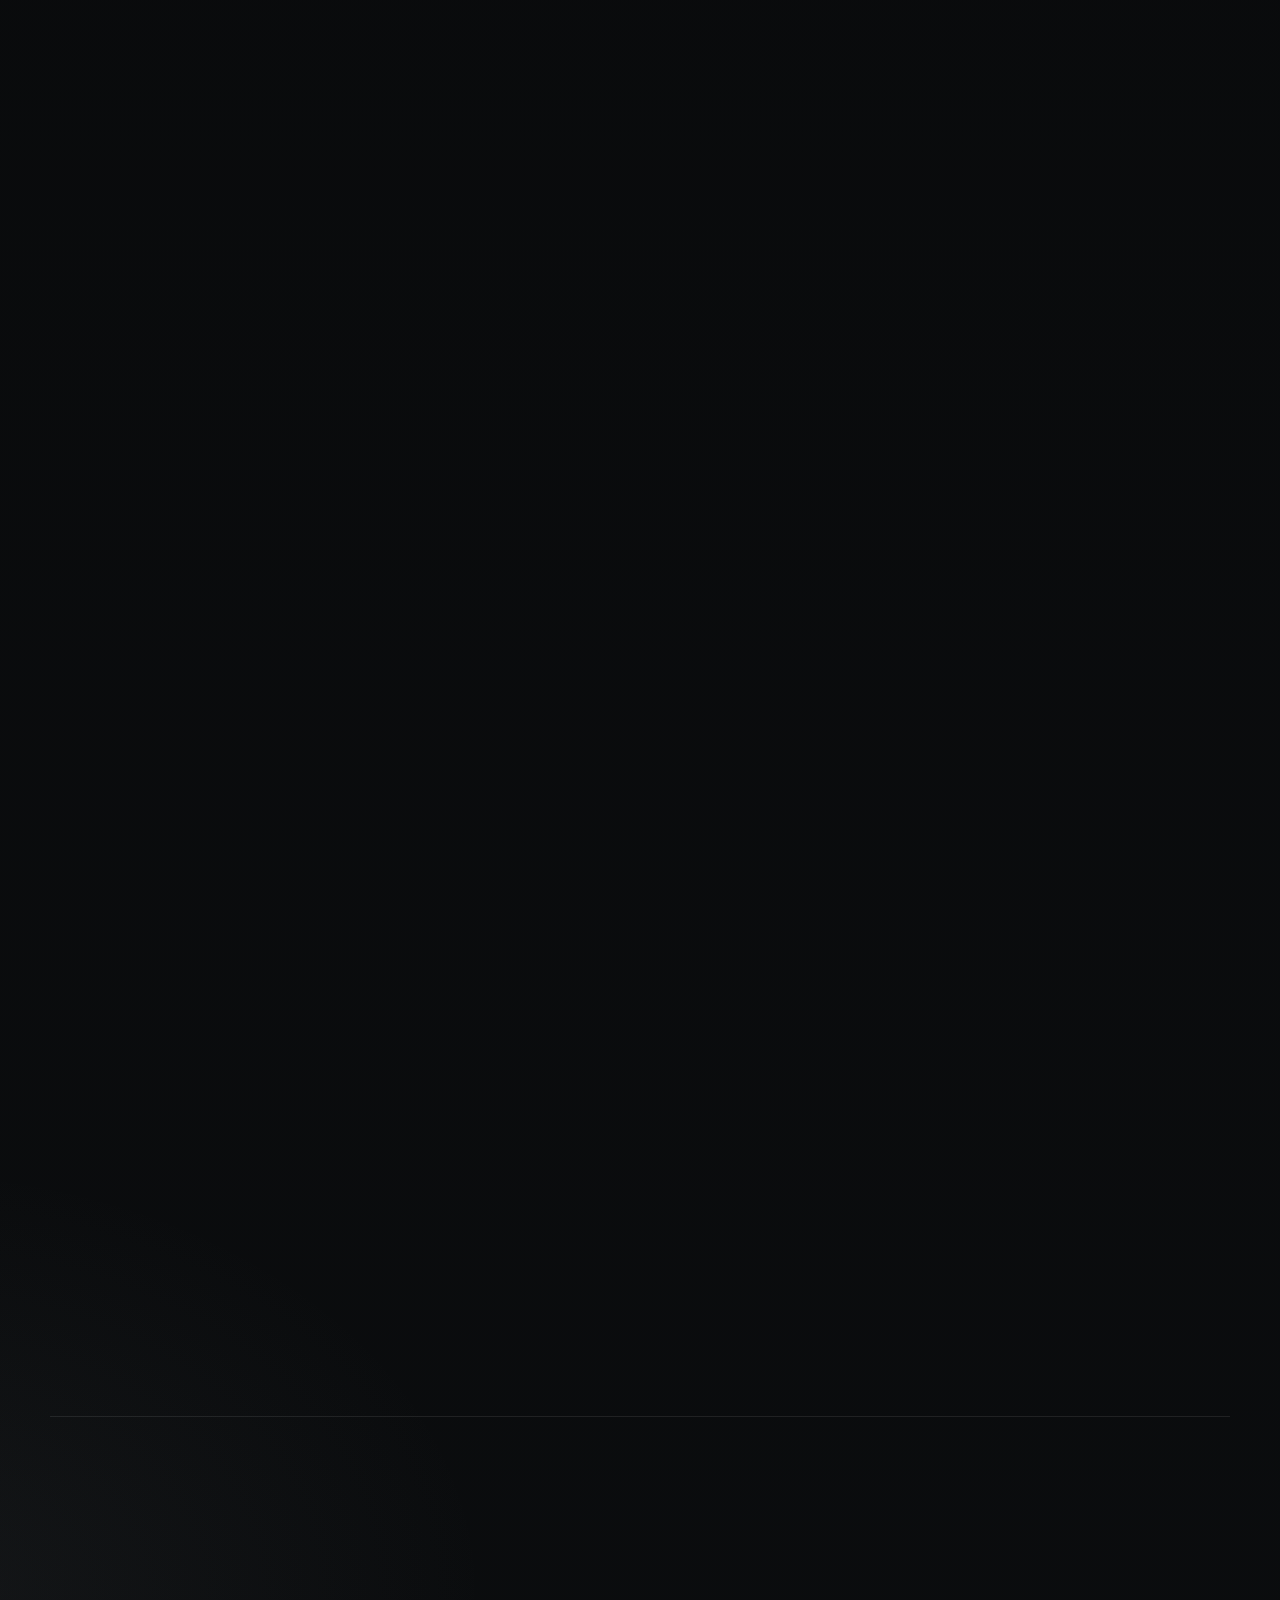
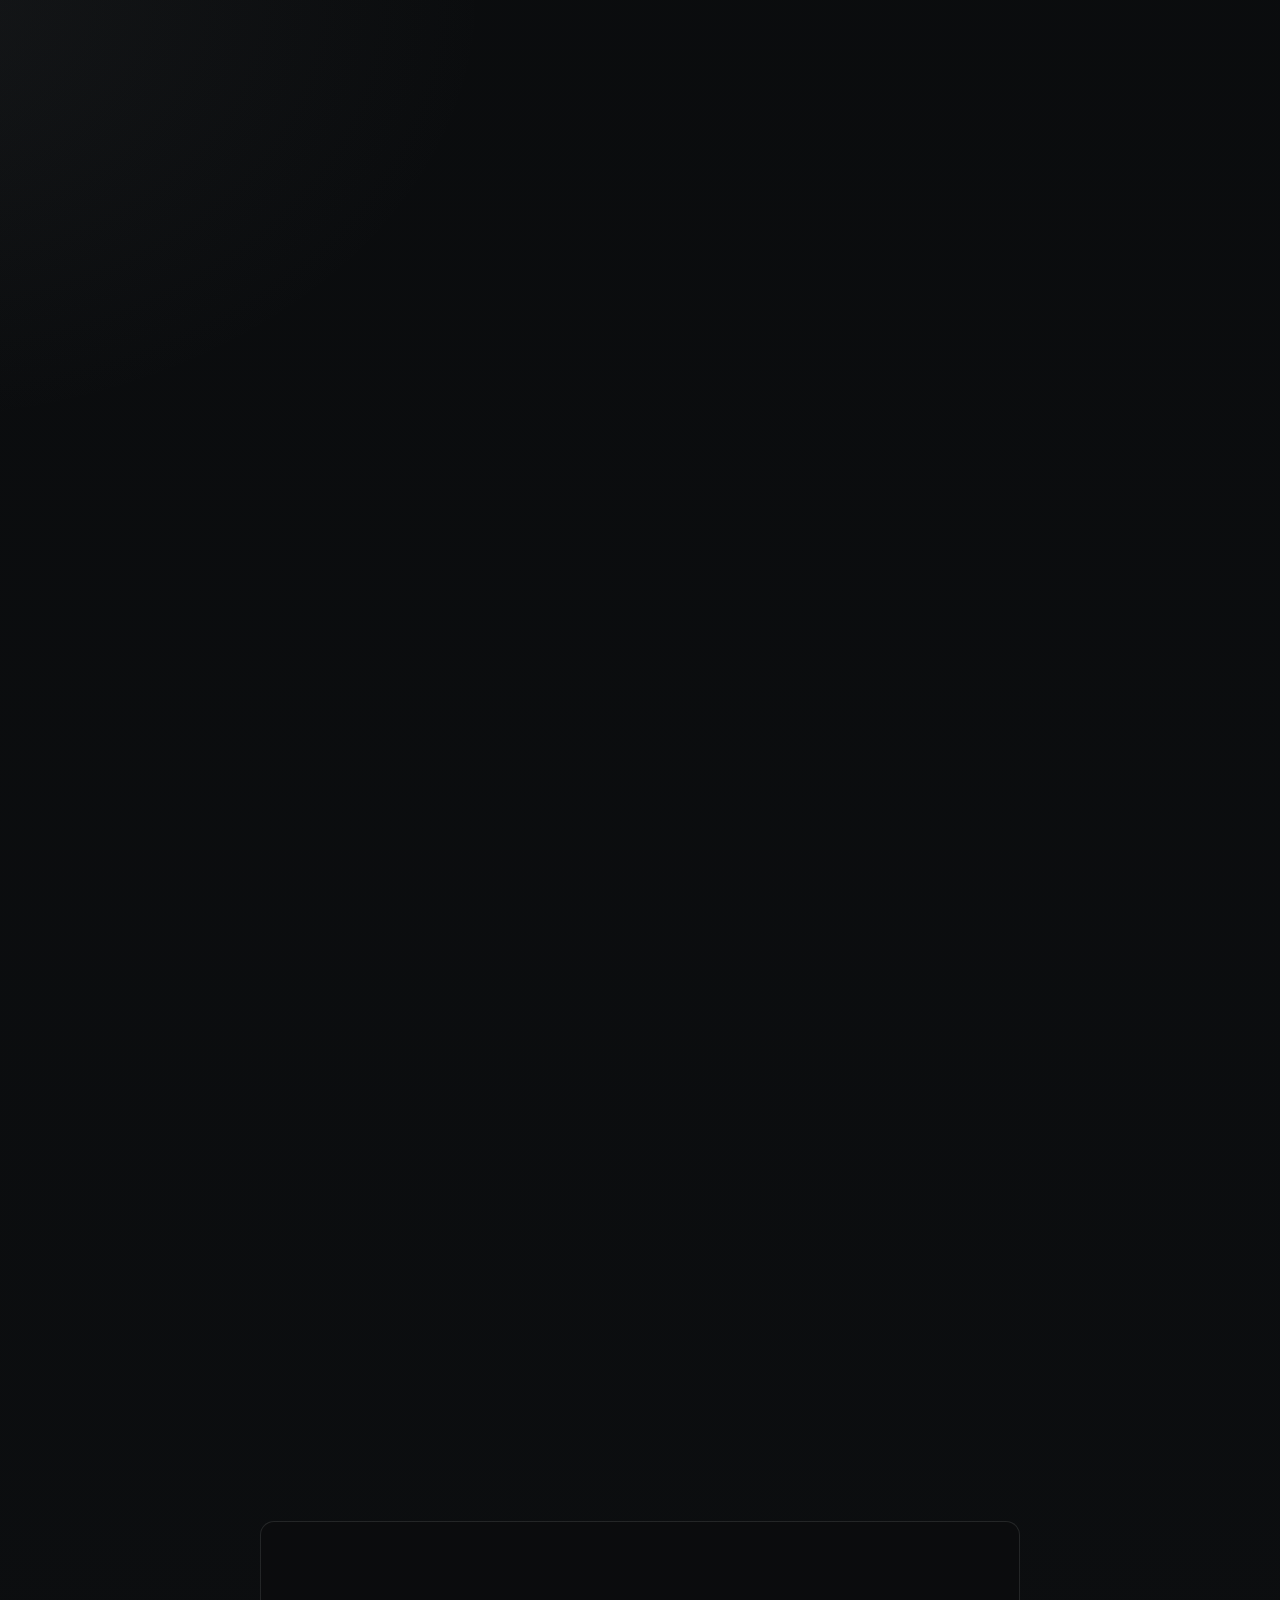
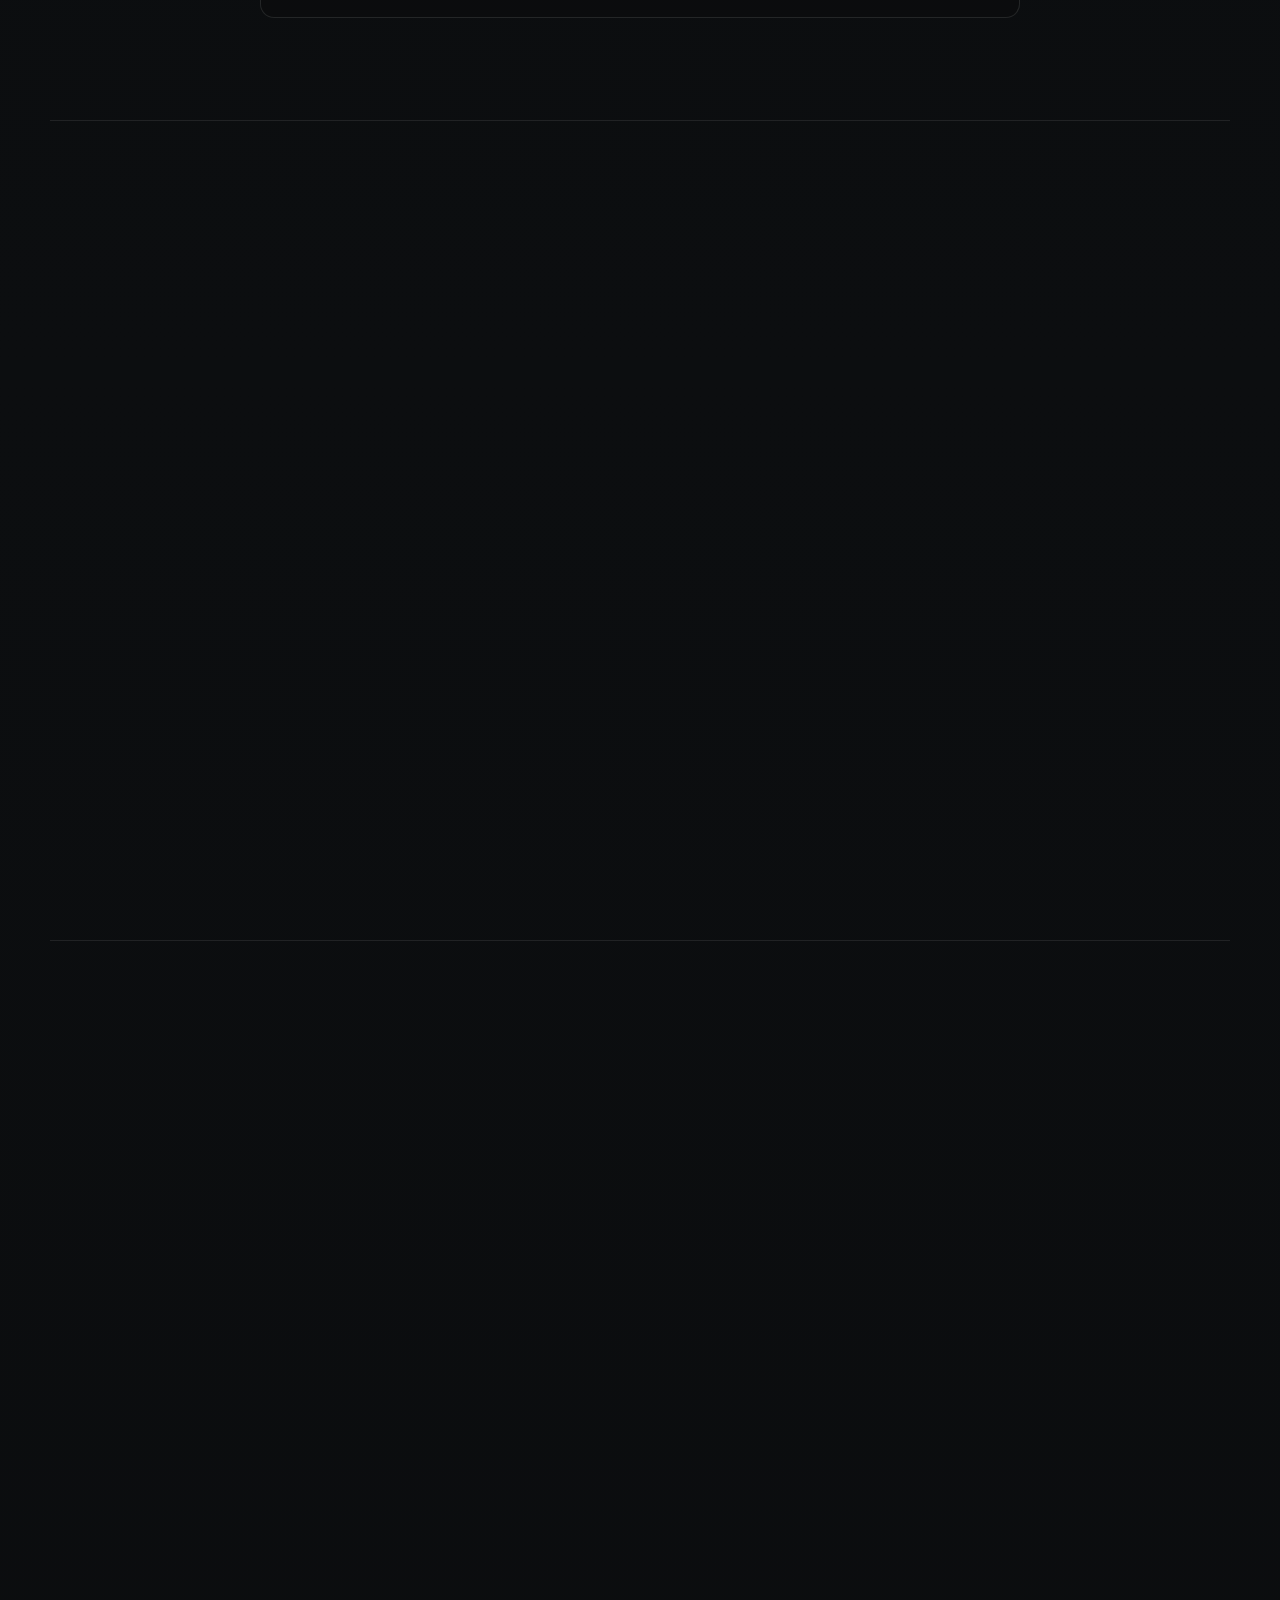
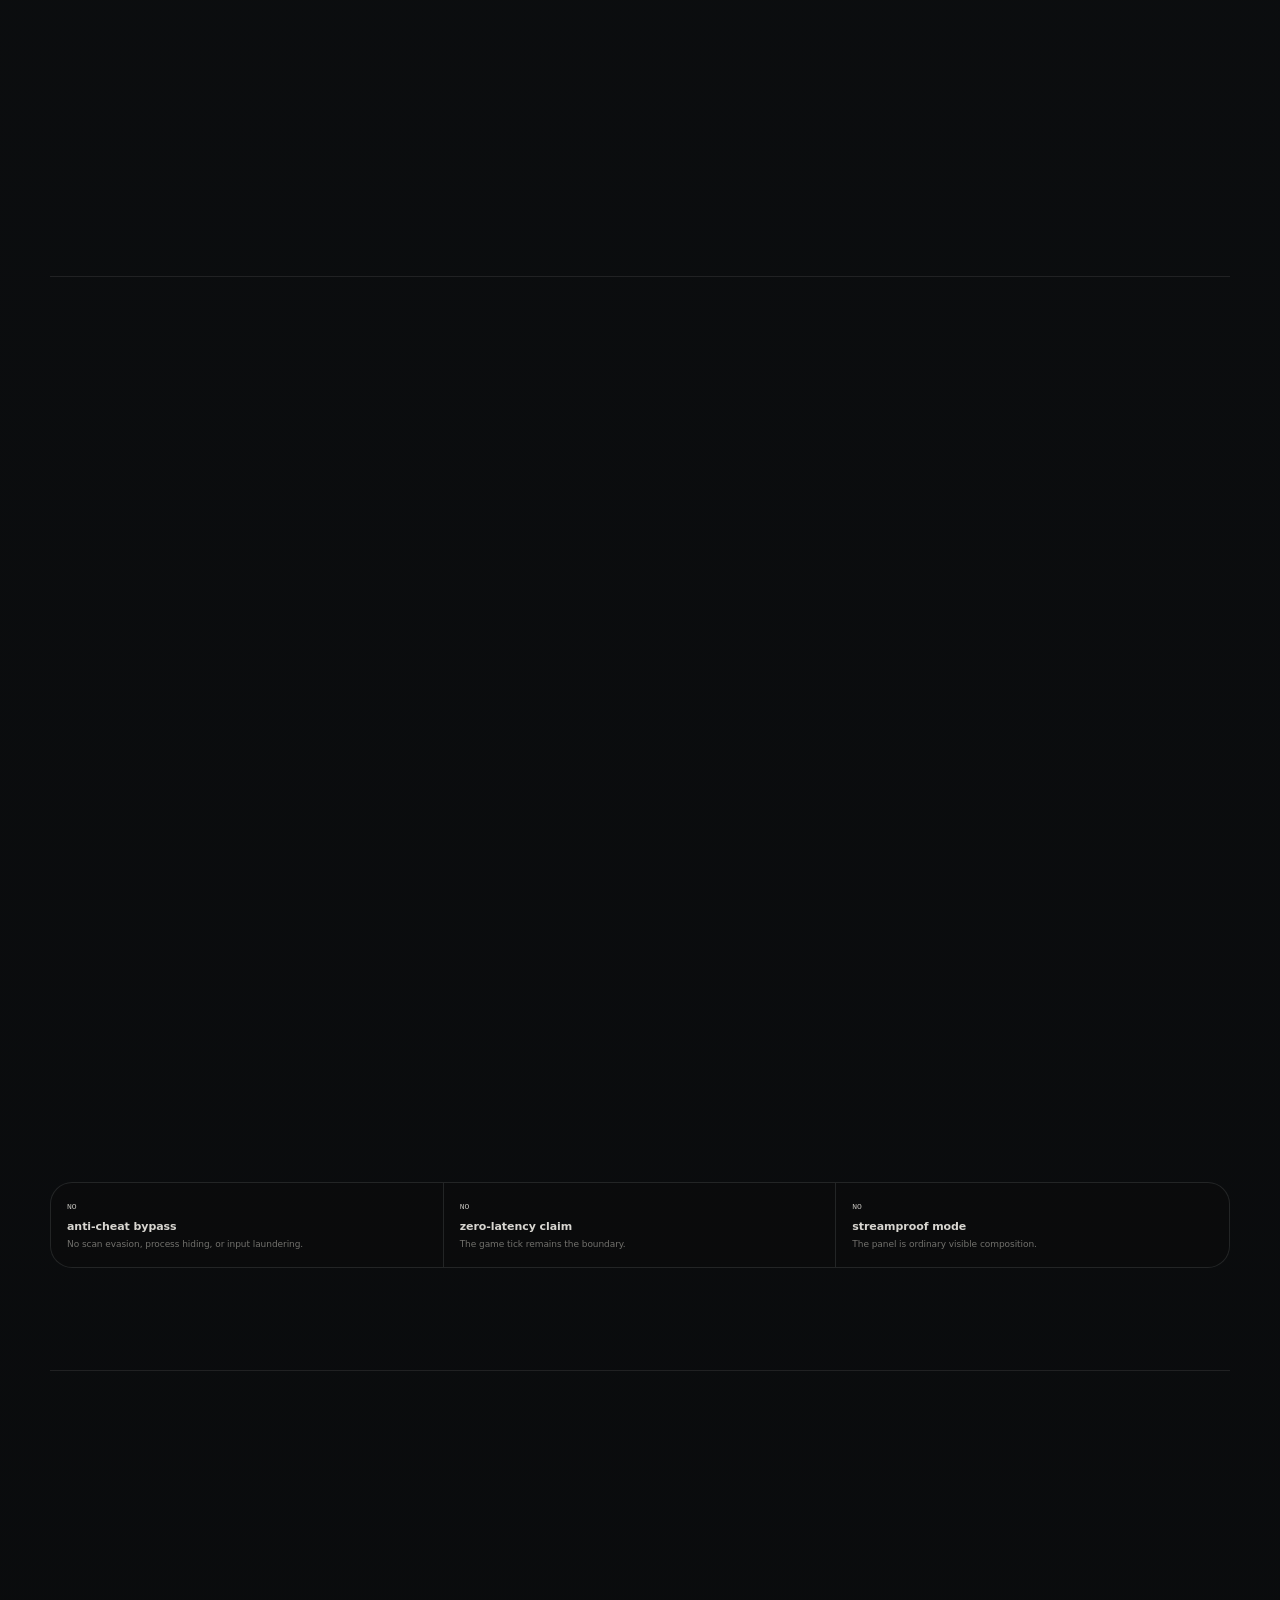
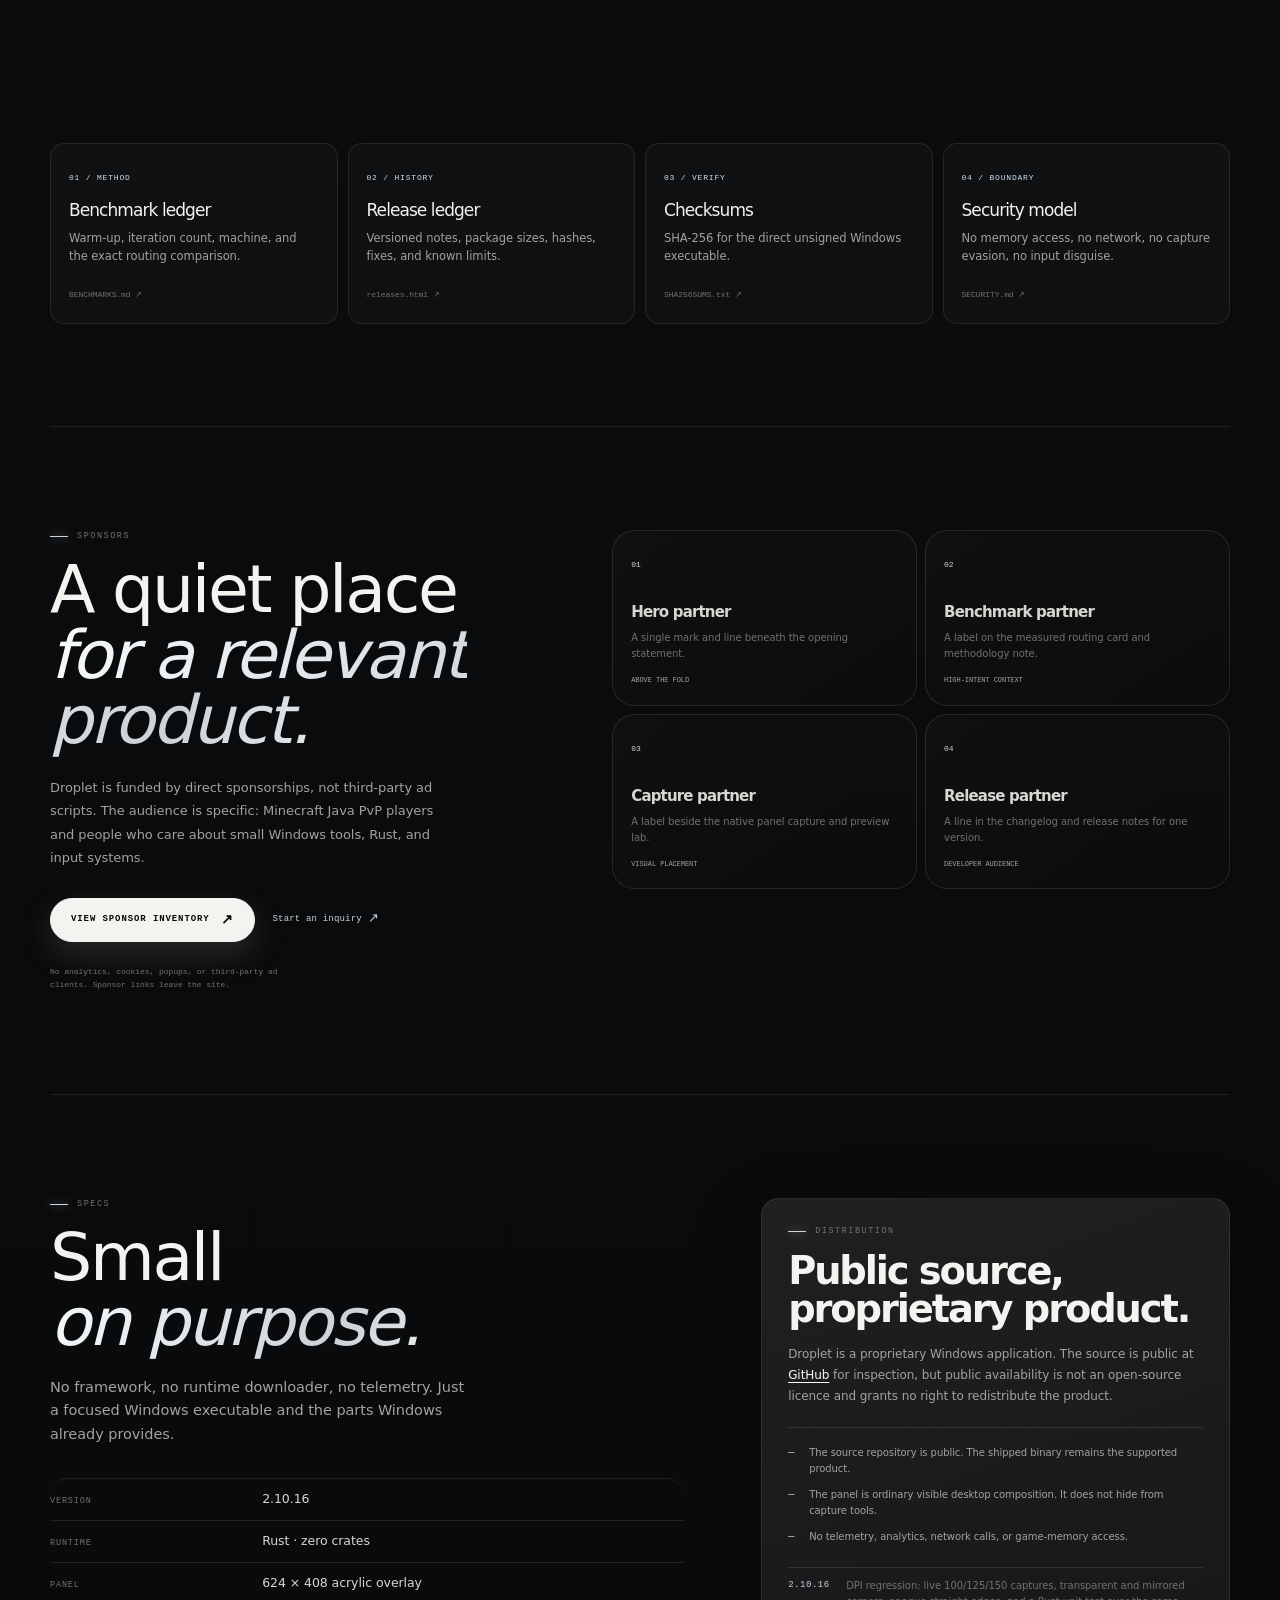
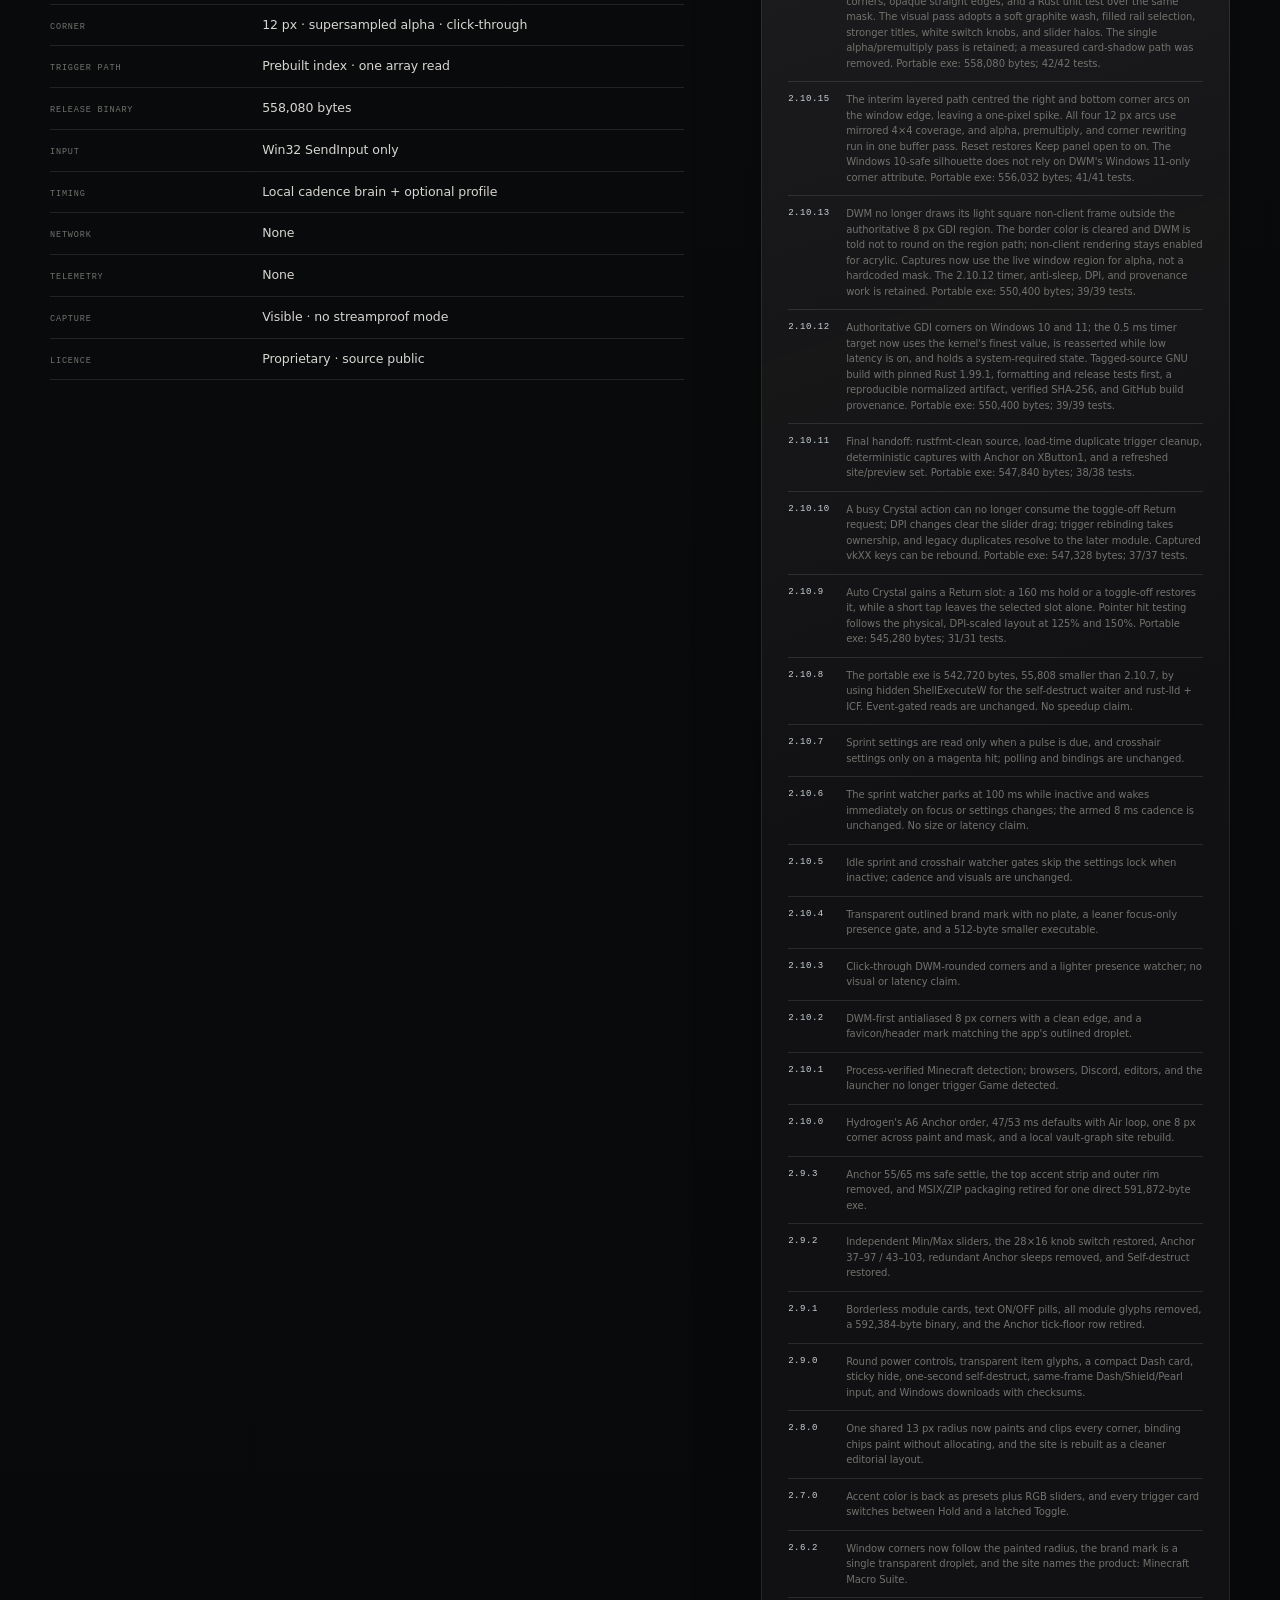
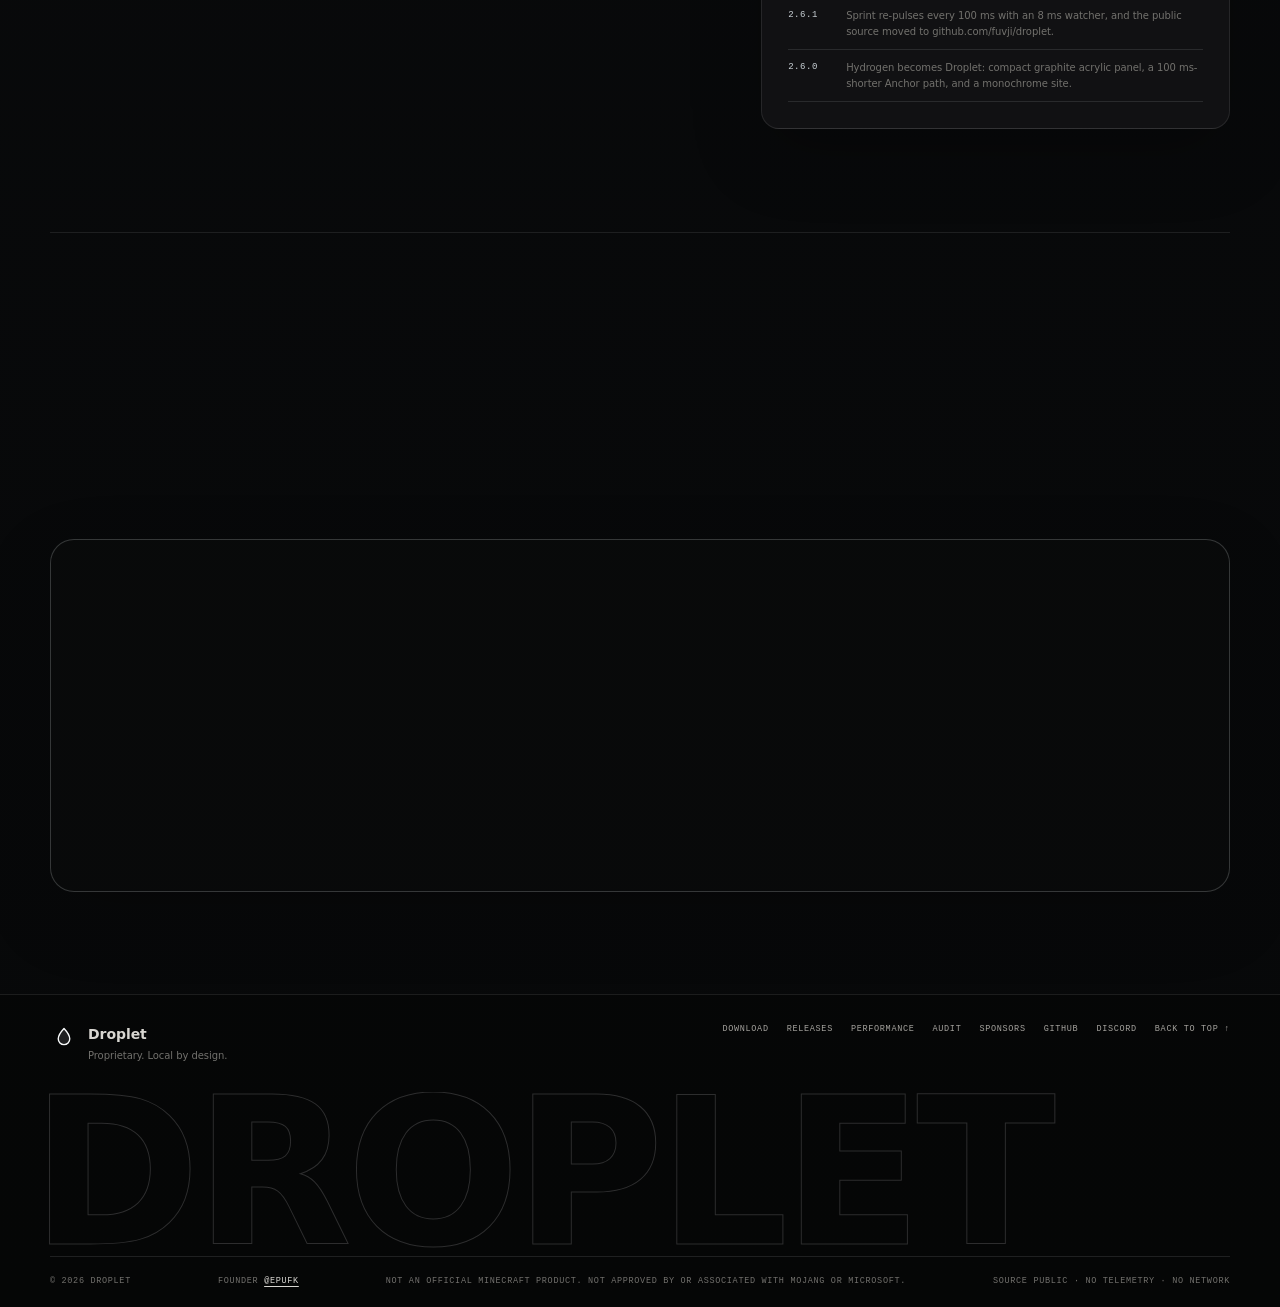
==== commit 83e4801b: "Publish Droplet 2.10.16 site and DPI captures. Generated with Codebuff 🤖 Co-Authored-By: Codebuff <n" ====
--- a/index.html
+++ b/index.html
@@ -13,31 +13,31 @@
   <meta property="og:title" content="Droplet — Minecraft Zero Macro">
   <meta property="og:description" content="A compact, local Windows keyboard-and-mouse macro suite for Minecraft Java. Pre-indexed routing, exact sequences, no telemetry, no network calls, and no game-memory access.">
   <meta property="og:url" content="https://fuvji.github.io/droplet/">
-  <meta property="og:image" content="https://fuvji.github.io/droplet/assets/droplet-core.png?v=2.10.15">
+  <meta property="og:image" content="https://fuvji.github.io/droplet/assets/droplet-core.png?v=2.10.16">
   <meta property="og:image:width" content="624">
   <meta property="og:image:height" content="408">
   <meta property="og:image:alt" content="The Droplet Minecraft Macro Suite Core panel at native 624 by 408 size.">
   <meta name="twitter:card" content="summary_large_image">
   <meta name="twitter:title" content="Droplet — Minecraft Zero Macro">
   <meta name="twitter:description" content="A compact, local Minecraft Java macro suite for Windows. Exact sequences, visible composition, no game-memory access.">
-  <meta name="twitter:image" content="https://fuvji.github.io/droplet/assets/droplet-core.png?v=2.10.15">
-  <link rel="icon" href="favicon.ico?v=2.10.15-2" type="image/x-icon" sizes="any">
-  <link rel="icon" href="favicon.svg?v=2.10.15-2" type="image/svg+xml" sizes="any">
-  <link rel="icon" href="assets/favicon-32.png?v=2.10.15-2" sizes="32x32" type="image/png">
-  <link rel="icon" href="assets/favicon-16.png?v=2.10.15-2" sizes="16x16" type="image/png">
-  <link rel="apple-touch-icon" href="apple-touch-icon.png?v=2.10.15-2" sizes="180x180" type="image/png">
-  <link rel="apple-touch-icon-precomposed" href="apple-touch-icon.png?v=2.10.15-2" sizes="180x180" type="image/png">
-  <link rel="mask-icon" href="favicon.svg?v=2.10.15-2" color="#f4f3ef">
-  <link rel="manifest" href="site.webmanifest?v=2.10.15-2" type="application/manifest+json">
+  <meta name="twitter:image" content="https://fuvji.github.io/droplet/assets/droplet-core.png?v=2.10.16">
+  <link rel="icon" href="favicon.ico?v=2.10.16-2" type="image/x-icon" sizes="any">
+  <link rel="icon" href="favicon.svg?v=2.10.16-2" type="image/svg+xml" sizes="any">
+  <link rel="icon" href="assets/favicon-32.png?v=2.10.16-2" sizes="32x32" type="image/png">
+  <link rel="icon" href="assets/favicon-16.png?v=2.10.16-2" sizes="16x16" type="image/png">
+  <link rel="apple-touch-icon" href="apple-touch-icon.png?v=2.10.16-2" sizes="180x180" type="image/png">
+  <link rel="apple-touch-icon-precomposed" href="apple-touch-icon.png?v=2.10.16-2" sizes="180x180" type="image/png">
+  <link rel="mask-icon" href="favicon.svg?v=2.10.16-2" color="#f4f3ef">
+  <link rel="manifest" href="site.webmanifest?v=2.10.16-2" type="application/manifest+json">
   <meta name="application-name" content="Droplet">
   <meta name="apple-mobile-web-app-title" content="Droplet">
   <link rel="alternate" type="text/plain" href="llms.txt" title="Droplet plain-text summary">
-  <link rel="stylesheet" href="style.css?v=2.10.15-1">
-  <link rel="stylesheet" href="refine.css?v=2.10.15-1">
-  <link rel="stylesheet" href="vault.css?v=2.10.15">
-  <link rel="stylesheet" href="motion.css?v=2.10.15-4">
+  <link rel="stylesheet" href="style.css?v=2.10.16-1">
+  <link rel="stylesheet" href="refine.css?v=2.10.16-1">
+  <link rel="stylesheet" href="vault.css?v=2.10.16">
+  <link rel="stylesheet" href="motion.css?v=2.10.16-4">
   <script src="downloads.js" defer></script>
-  <script src="motion.js?v=2.10.15-6" defer></script>
+  <script src="motion.js?v=2.10.16-6" defer></script>
 </head>
 <body>
   <a class="skip-link" href="#main">Skip to content</a>
@@ -52,7 +52,7 @@
       <a class="brand" href="./" aria-label="Droplet home">
         <span class="brand-mark" aria-hidden="true"><svg viewBox="0 0 24 24"><path d="M12 2.7S5.7 9.4 5.7 14a6.3 6.3 0 0 0 12.6 0C18.3 9.4 12 2.7 12 2.7Z" fill="currentColor" fill-opacity=".11" stroke="currentColor" stroke-width="1.5" stroke-linejoin="round"/></svg></span>
         <span class="brand-name">Droplet</span>
-        <span class="brand-version">2.10.15</span>
+        <span class="brand-version">2.10.16</span>
       </a>
       <nav class="site-nav" aria-label="Primary">
         <a href="#download">Download</a>
@@ -107,7 +107,7 @@
           <a class="button button-primary" href="downloads/droplet.exe" download data-download-primary><span data-download-label>Download exe</span> <span aria-hidden="true">↓</span></a>
           <a class="button button-quiet" href="#performance">Read the measurements</a>
         </div>
-        <p class="hero-download-note">2.10.15 · Windows x64 · single portable exe</p>
+        <p class="hero-download-note">2.10.16 · Windows x64 · single portable exe</p>
         <ul class="hero-notes" aria-label="Product boundaries">
           <li>Keyboard + mouse only</li>
           <li>Visible to capture</li>
@@ -115,9 +115,9 @@
         </ul>
       </div>
 
-      <aside class="console-card" aria-label="Droplet 2.10.15 runtime card">
+      <aside class="console-card" aria-label="Droplet 2.10.16 runtime card">
         <div class="console-head">
-          <span>Runtime / 2.10.15</span>
+          <span>Runtime / 2.10.16</span>
           <span class="status-live"><i aria-hidden="true"></i>Local</span>
         </div>
         <div class="console-main">
@@ -134,8 +134,8 @@
           <div class="signal-caption"><span>binding scan 202.39 ns</span><span>index 0.45 ns</span></div>
         </div>
         <dl class="console-grid">
-          <div><dt>Release tests</dt><dd>41 / 41</dd></div>
-          <div><dt>Release binary</dt><dd>556,032 B</dd></div>
+          <div><dt>Release tests</dt><dd>42 / 42</dd></div>
+          <div><dt>Release binary</dt><dd>558,080 B</dd></div>
           <div><dt>Game tick</dt><dd>50 ms</dd></div>
           <div><dt>Runtime deps</dt><dd>0</dd></div>
         </dl>
@@ -148,8 +148,8 @@
 
     <section class="proof-rail wrap" aria-label="Measured release facts">
       <div><strong>445×</strong><span>routing lookup reduction</span></div>
-      <div><strong>556,032</strong><span>bytes · release exe</span></div>
-      <div><strong>41 / 41</strong><span>release tests passing</span></div>
+      <div><strong>558,080</strong><span>bytes · release exe</span></div>
+      <div><strong>42 / 42</strong><span>release tests passing</span></div>
       <div><strong>0</strong><span>network calls</span></div>
     </section>
 
@@ -176,7 +176,7 @@
       </div>
       <div class="vault-shell">
         <div class="vault-toolbar">
-          <span><i aria-hidden="true"></i>Vault / 2.10.15</span>
+          <span><i aria-hidden="true"></i>Vault / 2.10.16</span>
           <span>Nodes 13</span>
           <span>Edges 18</span>
           <span>Outbound 0</span>
@@ -283,7 +283,7 @@
           <p class="section-tag"><span aria-hidden="true"></span>Download</p>
           <h2 id="download-title">Take the<br><em>small build.</em></h2>
         </div>
-        <p class="section-lede">One direct executable and nothing else. No installer, package registration, runtime downloader, account, or telemetry. The executable is 556,032 bytes and runs locally.</p>
+        <p class="section-lede">One direct executable and nothing else. No installer, package registration, runtime downloader, account, or telemetry. The executable is 558,080 bytes and runs locally.</p>
       </div>
 
       <div class="download-grid" data-platform-grid>
@@ -295,7 +295,7 @@
             <a class="button button-primary" href="downloads/droplet.exe" download>Download exe <span aria-hidden="true">↓</span></a>
             <a class="text-link" href="downloads/SHA256SUMS.txt">Checksums <span aria-hidden="true">↗</span></a>
           </div>
-          <small>556,032 B · single exe · no MSIX or ZIP</small>
+          <small>558,080 B · single exe · no MSIX or ZIP</small>
         </article>
         <article class="download-card is-muted" data-os="linux">
           <div class="download-head"><span class="download-icon">LNX</span><span class="download-state is-pending">Port tracked</span></div>
@@ -312,7 +312,7 @@
           <small>No .dmg, .zip, or .img is published because no macOS build exists.</small>
         </article>
       </div>
-      <p class="download-note"><strong>2.10.15 fixes:</strong> the interim layered path centred the right and bottom arcs on the window edge, which left a one-pixel spike at those corners. All four 12 px arcs now share mirrored 4×4 coverage sampling, so the silhouette is symmetric and clean; paint, hit testing, DPI sizing, and the capture mask agree. <strong>Keep panel open</strong> remains on by default and Reset now restores that default. Low latency still requests the kernel's finest timer value, reasserts 0.5 ms while enabled, and holds a system-required execution state. The OS can still deny 0.5 ms on hardware that does not expose it, and the UI reports the value actually granted.</p>
+      <p class="download-note"><strong>2.10.16 checks:</strong> the live panel is captured at 100%, 125%, and 150% DPI. The regression requires all four alpha corners to be transparent, the corner boxes to mirror on both axes, and the straight edges to stay opaque; a unit test applies the same rule at every scale. The visual pass adds a graphite wash, a filled rail selection, stronger titles, white switch knobs, and slider thumb halos without changing the 624×408 layout. <strong>Keep panel open</strong> stays on by default and Reset restores it. Low latency still requests the kernel's finest timer value, reasserts 0.5 ms while enabled, and holds a system-required execution state. The OS can still deny 0.5 ms on hardware that does not expose it, and the UI reports the value actually granted.</p>
       <p class="download-note" data-platform-note>Droplet ships a Windows x64 build. This page checks your platform locally and never sends it anywhere.</p>
       <div class="download-verify">
         <span>Verify</span><code>sha256sum -c SHA256SUMS.txt</code>
@@ -339,7 +339,7 @@
               <strong>202.39 <small>ns</small></strong>
             </div>
             <div class="benchmark-row is-fast">
-              <div class="bench-label"><span>Indexed route</span><small>2.10.15</small></div>
+              <div class="bench-label"><span>Indexed route</span><small>2.10.16</small></div>
               <div class="bench-track"><i class="bar-thin"></i></div>
               <strong>0.45 <small>ns</small></strong>
             </div>
@@ -369,7 +369,7 @@
       </div>
 
       <div class="measure-card">
-        <div class="measure-head"><span>Measurement detail</span><span>Release 2.10.15</span></div>
+        <div class="measure-head"><span>Measurement detail</span><span>Release 2.10.16</span></div>
         <table class="measure-table">
           <thead><tr><th>Metric</th><th>Result</th><th>Method</th></tr></thead>
           <tbody>
@@ -414,16 +414,16 @@
 
       <figure class="media-frame">
         <div class="media-bar">
-          <span class="media-title">CORE / 2.10.15</span>
+          <span class="media-title">CORE / 2.10.16</span>
           <span class="media-meta">624 × 408</span>
           <span class="media-live"><i aria-hidden="true"></i>Native capture</span>
         </div>
         <div class="media-image">
-          <img src="assets/droplet-core.png?v=2.10.15" width="624" height="408" alt="The Droplet 2.10.15 Core panel showing Shield, Mace, Potion, Breach, Auto Use, and Dash modules with their bindings and timing controls." loading="lazy" decoding="async">
+          <img src="assets/droplet-core.png?v=2.10.16" width="624" height="408" alt="The Droplet 2.10.16 Core panel showing Shield, Mace, Potion, Breach, Auto Use, and Dash modules with their bindings and timing controls." loading="lazy" decoding="async">
           <span class="scanline" aria-hidden="true"></span>
         </div>
         <figcaption class="media-caption">
-          <span>Core tab, native size, captured from the 2.10.15 build.</span>
+          <span>Core tab, native size, captured from the 2.10.16 build.</span>
           <span>Windows 10 / 11 · 100% DPI</span>
         </figcaption>
       </figure>
@@ -442,19 +442,19 @@
         </div>
         <div class="preview-stage">
           <figure class="preview-pane pane-core">
-            <img src="assets/droplet-core.png?v=2.10.15" width="624" height="408" alt="Native Core tab with Shield, Mace, Potion, Breach, Auto Use, and Dash controls." loading="lazy" decoding="async">
+            <img src="assets/droplet-core.png?v=2.10.16" width="624" height="408" alt="Native Core tab with Shield, Mace, Potion, Breach, Auto Use, and Dash controls." loading="lazy" decoding="async">
             <figcaption><span>Core / combat modules</span><span>Native 624 × 408</span></figcaption>
           </figure>
           <figure class="preview-pane pane-crystal">
-            <img src="assets/droplet-crystal.png?v=2.10.15" width="624" height="408" alt="Native Crystal tab with Auto Crystal, Anchor, Hover Totem, and Pearl controls." loading="lazy" decoding="async">
+            <img src="assets/droplet-crystal.png?v=2.10.16" width="624" height="408" alt="Native Crystal tab with Auto Crystal, Anchor, Hover Totem, and Pearl controls." loading="lazy" decoding="async">
             <figcaption><span>Crystal / anchor + totem</span><span>Native 624 × 408</span></figcaption>
           </figure>
           <figure class="preview-pane pane-assist">
-            <img src="assets/droplet-assist.png?v=2.10.15" width="624" height="408" alt="Native Assist tab with Fast Use, Sprint, Ghost Click, and W-Tap timing controls." loading="lazy" decoding="async">
+            <img src="assets/droplet-assist.png?v=2.10.16" width="624" height="408" alt="Native Assist tab with Fast Use, Sprint, Ghost Click, and W-Tap timing controls." loading="lazy" decoding="async">
             <figcaption><span>Assist / timing tools</span><span>Native 624 × 408</span></figcaption>
           </figure>
           <figure class="preview-pane pane-system">
-            <img src="assets/droplet-system.png?v=2.10.15" width="624" height="408" alt="Native System tab with appearance, session, danger zone, and performance controls." loading="lazy" decoding="async">
+            <img src="assets/droplet-system.png?v=2.10.16" width="624" height="408" alt="Native System tab with appearance, session, danger zone, and performance controls." loading="lazy" decoding="async">
             <figcaption><span>System / appearance + session</span><span>Native 624 × 408</span></figcaption>
           </figure>
         </div>
@@ -478,10 +478,10 @@
         <div class="capture-frame">
           <div class="capture-chrome"><span>UI REEL / FOUR TABS</span><span>624 × 408 STILLS</span><span class="status-live"><i aria-hidden="true"></i>Visible</span></div>
           <div class="capture-image capture-reel" role="img" aria-label="Silent CSS crossfade of the native Core, Crystal, Assist, and System panels. Native stills, not gameplay.">
-            <img class="reel-frame" src="assets/droplet-core.png?v=2.10.15" width="624" height="408" alt="" loading="lazy" decoding="async">
-            <img class="reel-frame reel-2" src="assets/droplet-crystal.png?v=2.10.15" width="624" height="408" alt="" loading="lazy" decoding="async">
-            <img class="reel-frame reel-3" src="assets/droplet-assist.png?v=2.10.15" width="624" height="408" alt="" loading="lazy" decoding="async">
-            <img class="reel-frame reel-4" src="assets/droplet-system.png?v=2.10.15" width="624" height="408" alt="" loading="lazy" decoding="async">
+            <img class="reel-frame" src="assets/droplet-core.png?v=2.10.16" width="624" height="408" alt="" loading="lazy" decoding="async">
+            <img class="reel-frame reel-2" src="assets/droplet-crystal.png?v=2.10.16" width="624" height="408" alt="" loading="lazy" decoding="async">
+            <img class="reel-frame reel-3" src="assets/droplet-assist.png?v=2.10.16" width="624" height="408" alt="" loading="lazy" decoding="async">
+            <img class="reel-frame reel-4" src="assets/droplet-system.png?v=2.10.16" width="624" height="408" alt="" loading="lazy" decoding="async">
             <span class="capture-tag">NATIVE UI / NOT GAMEPLAY</span>
           </div>
           <div class="capture-caption"><span>Core → Crystal → Assist → System</span><span>Silent stills, crossfaded</span></div>
@@ -539,11 +539,11 @@
           <p class="section-tag"><span aria-hidden="true"></span>Audit</p>
           <h2 id="audit-title">Small,<br><em>and checked.</em></h2>
           <p class="section-lede">The boundaries are part of the product. These are source-verified or measured on the release build; live Minecraft hit registration is still a separate test.</p>
-          <div class="audit-stamp"><strong>41 / 41</strong><span>release tests passing</span></div>
+          <div class="audit-stamp"><strong>42 / 42</strong><span>release tests passing</span></div>
         </div>
 
         <div class="audit-panel">
-          <div class="audit-head"><span>Release audit</span><span>2.10.15 / 2026-11-18</span></div>
+          <div class="audit-head"><span>Release audit</span><span>2.10.16 / 2026-11-18</span></div>
           <ul class="audit-list">
             <li><span class="audit-name">Trigger routing</span><span class="audit-value">0.45 ns indexed</span><span class="audit-state is-pass">measured</span></li>
             <li><span class="audit-name">Runtime dependencies</span><span class="audit-value">0</span><span class="audit-state is-pass">pass</span></li>
@@ -557,7 +557,7 @@
             <li><span class="audit-name">Brand mark</span><span class="audit-value">Transparent · no plate</span><span class="audit-state is-pass">checked</span></li>
             <li><span class="audit-name">Capture status</span><span class="audit-value">Visible</span><span class="audit-state is-boundary">boundary</span></li>
             <li><span class="audit-name">Source distribution</span><span class="audit-value">Public repository</span><span class="audit-state is-pass">transparent</span></li>
-            <li><span class="audit-name">Release binary</span><span class="audit-value">556,032 B</span><span class="audit-state is-pass">measured</span></li>
+            <li><span class="audit-name">Release binary</span><span class="audit-value">558,080 B</span><span class="audit-state is-pass">measured</span></li>
             <li><span class="audit-name">Build provenance</span><span class="audit-value">Source-built · attested</span><span class="audit-state is-pass">CI</span></li>
             <li><span class="audit-name">Live Minecraft</span><span class="audit-value">Pending</span><span class="audit-state is-open">unverified</span></li>
           </ul>
@@ -619,12 +619,12 @@
             <p class="section-lede">No framework, no runtime downloader, no telemetry. Just a focused Windows executable and the parts Windows already provides.</p>
           </div>
           <dl class="spec-list">
-            <div class="spec-row"><dt>Version</dt><dd>2.10.15</dd></div>
+            <div class="spec-row"><dt>Version</dt><dd>2.10.16</dd></div>
             <div class="spec-row"><dt>Runtime</dt><dd>Rust · zero crates</dd></div>
             <div class="spec-row"><dt>Panel</dt><dd>624 × 408 acrylic overlay</dd></div>
             <div class="spec-row"><dt>Corner</dt><dd>12 px · supersampled alpha · click-through</dd></div>
             <div class="spec-row"><dt>Trigger path</dt><dd>Prebuilt index · one array read</dd></div>
-            <div class="spec-row"><dt>Release binary</dt><dd>556,032 bytes</dd></div>
+            <div class="spec-row"><dt>Release binary</dt><dd>558,080 bytes</dd></div>
             <div class="spec-row"><dt>Input</dt><dd>Win32 SendInput only</dd></div>
             <div class="spec-row"><dt>Timing</dt><dd>Local cadence brain + optional profile</dd></div>
             <div class="spec-row"><dt>Network</dt><dd>None</dd></div>
@@ -644,7 +644,8 @@
             <li>No telemetry, analytics, network calls, or game-memory access.</li>
           </ul>
           <div class="release-notes">
-            <div><span>2.10.15</span><p>The interim layered path centred the right and bottom corner arcs on the window edge, leaving a one-pixel spike. All four 12 px arcs now use mirrored 4×4 coverage sampling, and alpha, premultiply, and corner rewriting run in one buffer pass. Reset restores Keep panel open to on. The same silhouette works on Windows 10 without DWM's Windows 11-only corner attribute. A local <code>dwm.log</code> records the DWM HRESULTs, region clear, size, and DPI. The input harness still cannot record synthetic Shield output in this environment; that result is unresolved, not a pass. Portable exe: 556,032 bytes; 41/41 tests.</p></div>
+            <div><span>2.10.16</span><p>DPI regression: live 100/125/150 captures, transparent and mirrored corners, opaque straight edges, and a Rust unit test over the same mask. The visual pass adopts a soft graphite wash, filled rail selection, stronger titles, white switch knobs, and slider halos. The single alpha/premultiply pass is retained; a measured card-shadow path was removed. Portable exe: 558,080 bytes; 42/42 tests.</p></div>
+            <div><span>2.10.15</span><p>The interim layered path centred the right and bottom corner arcs on the window edge, leaving a one-pixel spike. All four 12 px arcs use mirrored 4×4 coverage, and alpha, premultiply, and corner rewriting run in one buffer pass. Reset restores Keep panel open to on. The Windows 10-safe silhouette does not rely on DWM's Windows 11-only corner attribute. Portable exe: 556,032 bytes; 41/41 tests.</p></div>
             <div><span>2.10.13</span><p>DWM no longer draws its light square non-client frame outside the authoritative 8 px GDI region. The border color is cleared and DWM is told not to round on the region path; non-client rendering stays enabled for acrylic. Captures now use the live window region for alpha, not a hardcoded mask. The 2.10.12 timer, anti-sleep, DPI, and provenance work is retained. Portable exe: 550,400 bytes; 39/39 tests.</p></div>
             <div><span>2.10.12</span><p>Authoritative GDI corners on Windows 10 and 11; the 0.5 ms timer target now uses the kernel's finest value, is reasserted while low latency is on, and holds a system-required state. Tagged-source GNU build with pinned Rust 1.99.1, formatting and release tests first, a reproducible normalized artifact, verified SHA-256, and GitHub build provenance. Portable exe: 550,400 bytes; 39/39 tests.</p></div>
             <div><span>2.10.11</span><p>Final handoff: rustfmt-clean source, load-time duplicate trigger cleanup, deterministic captures with Anchor on XButton1, and a refreshed site/preview set. Portable exe: 547,840 bytes; 38/38 tests.</p></div>
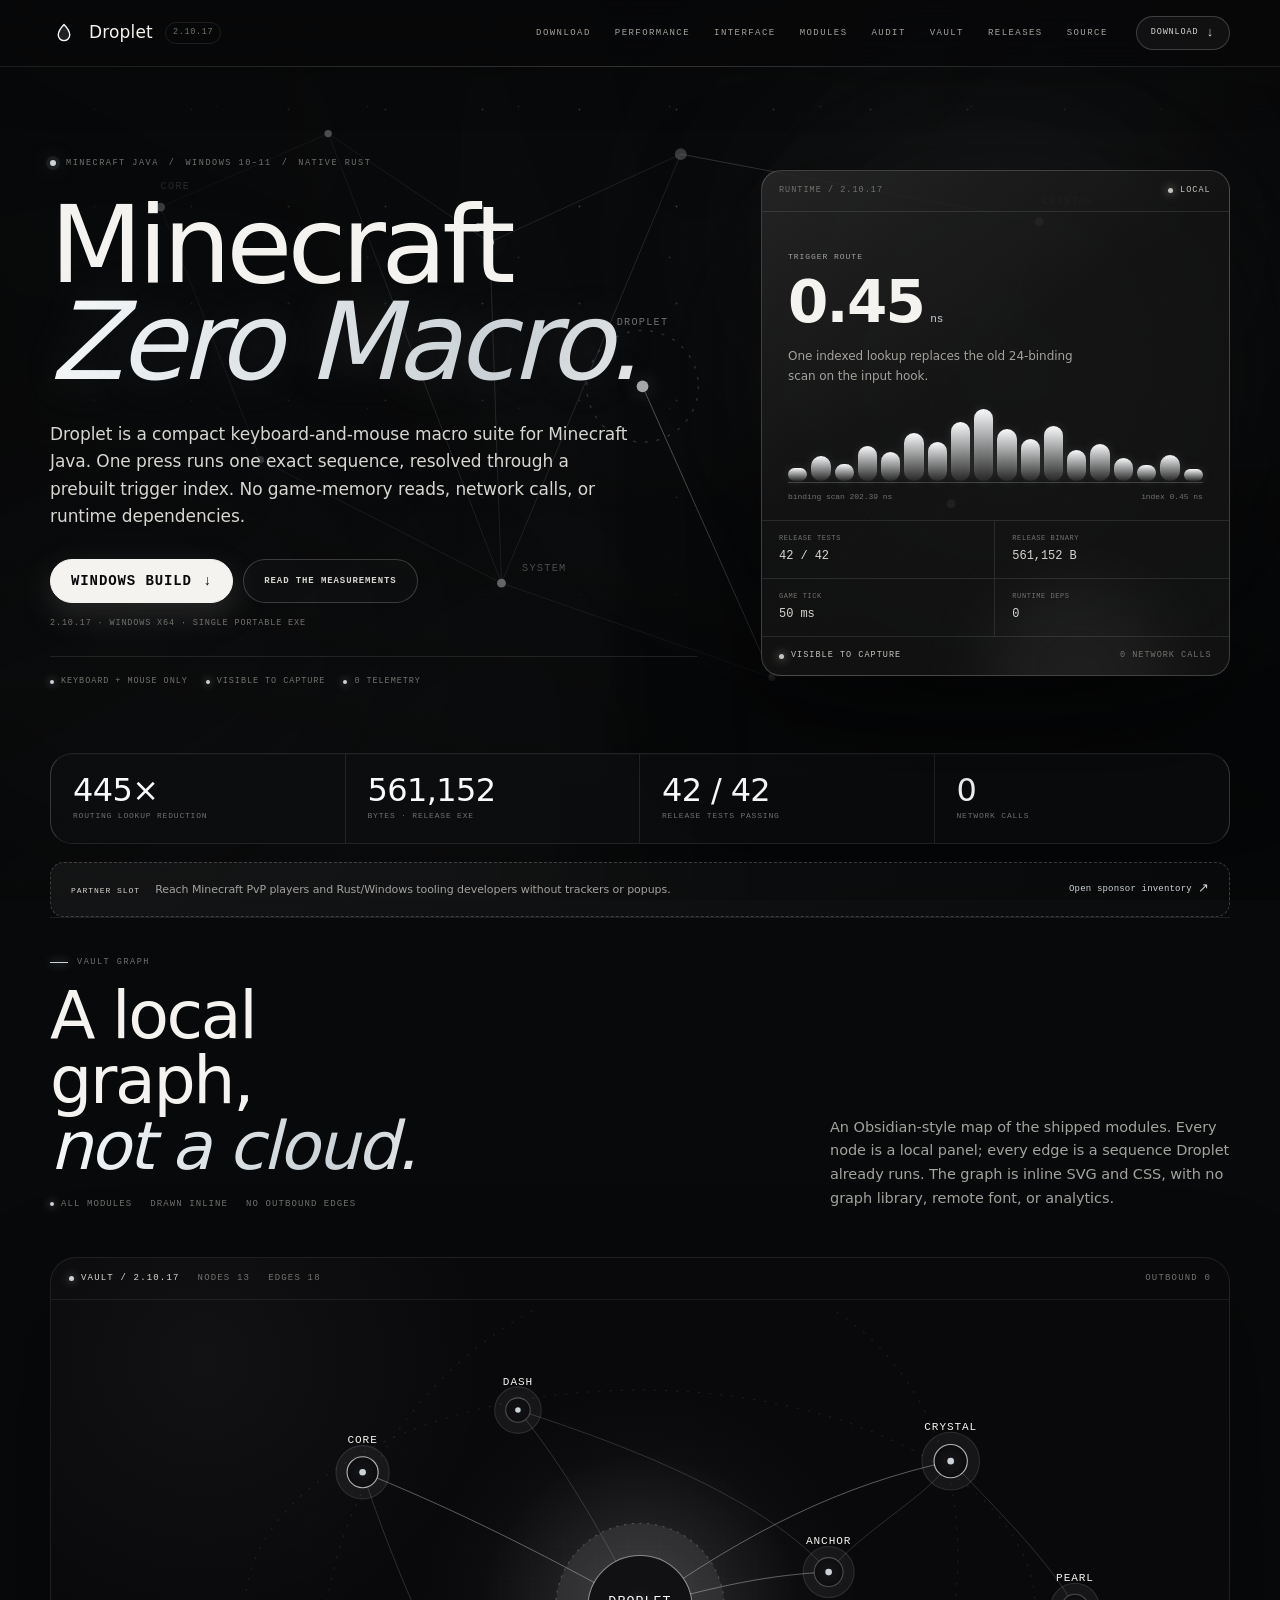
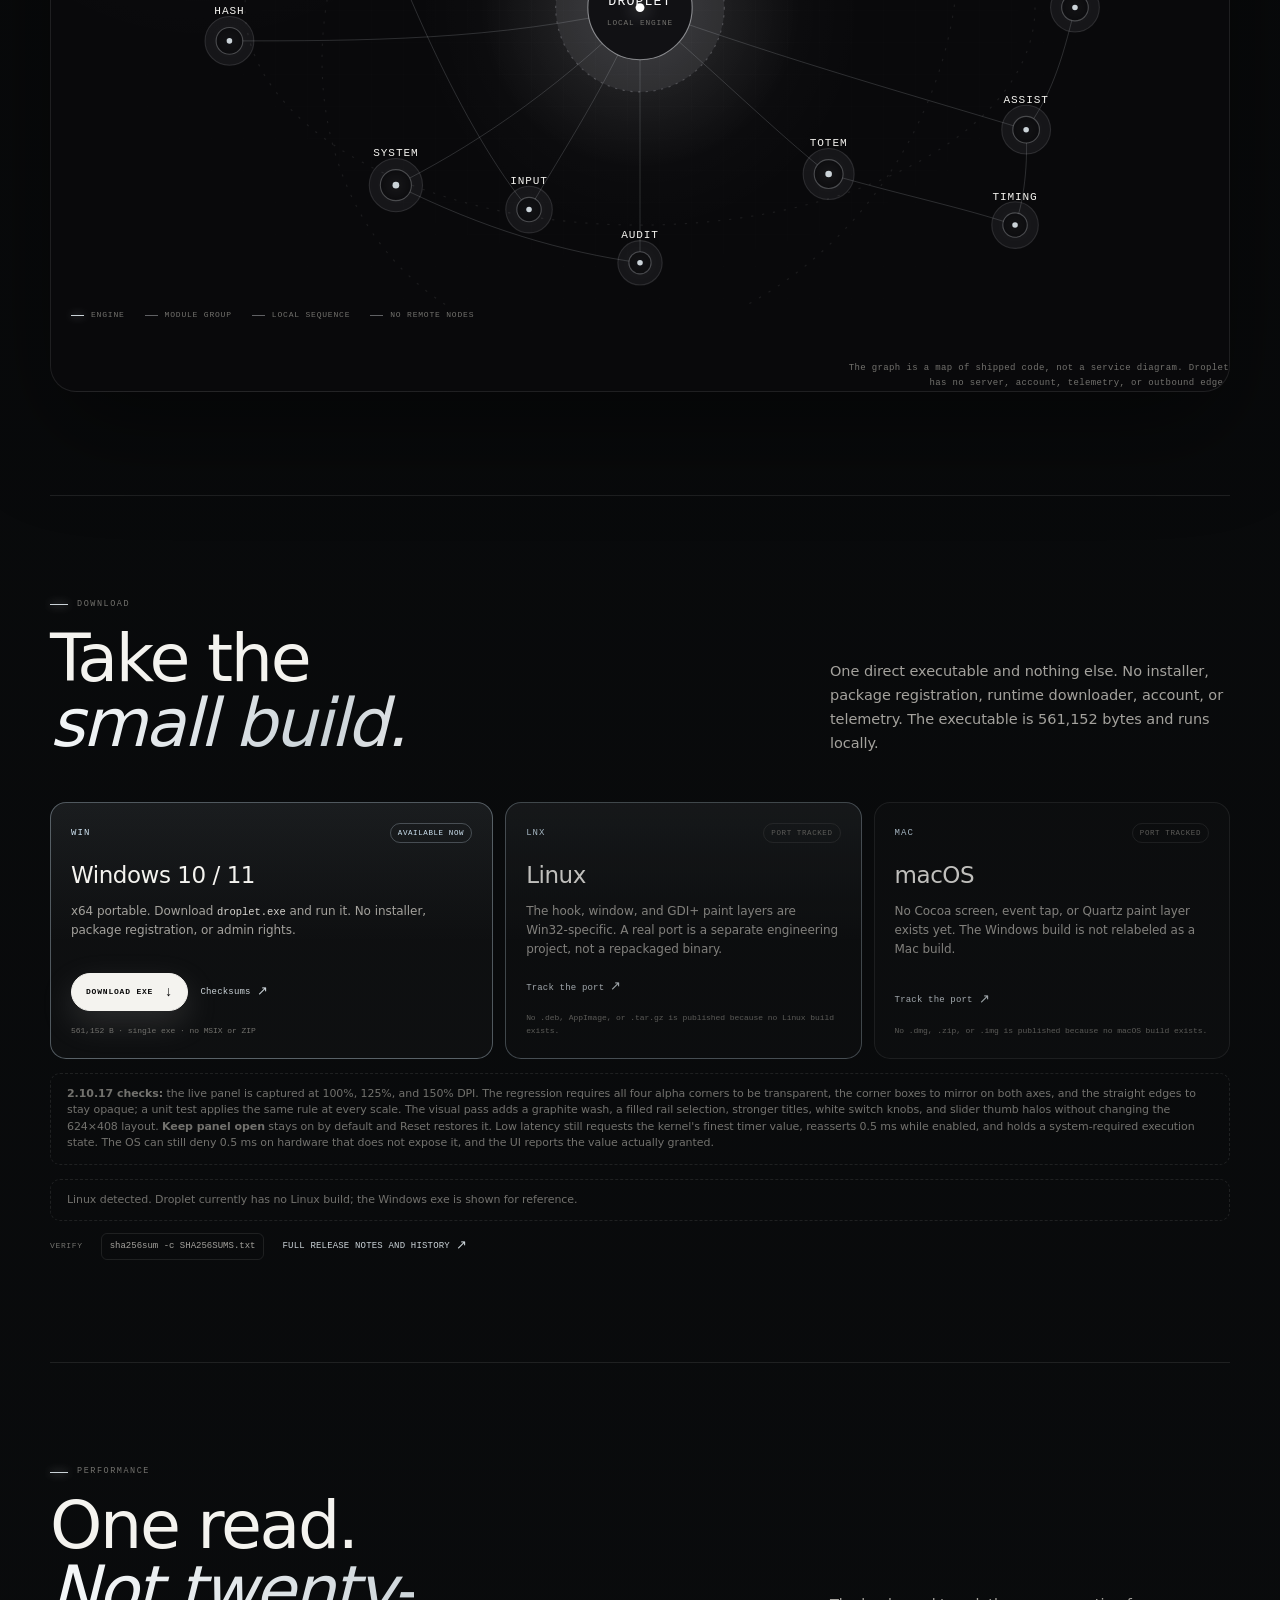
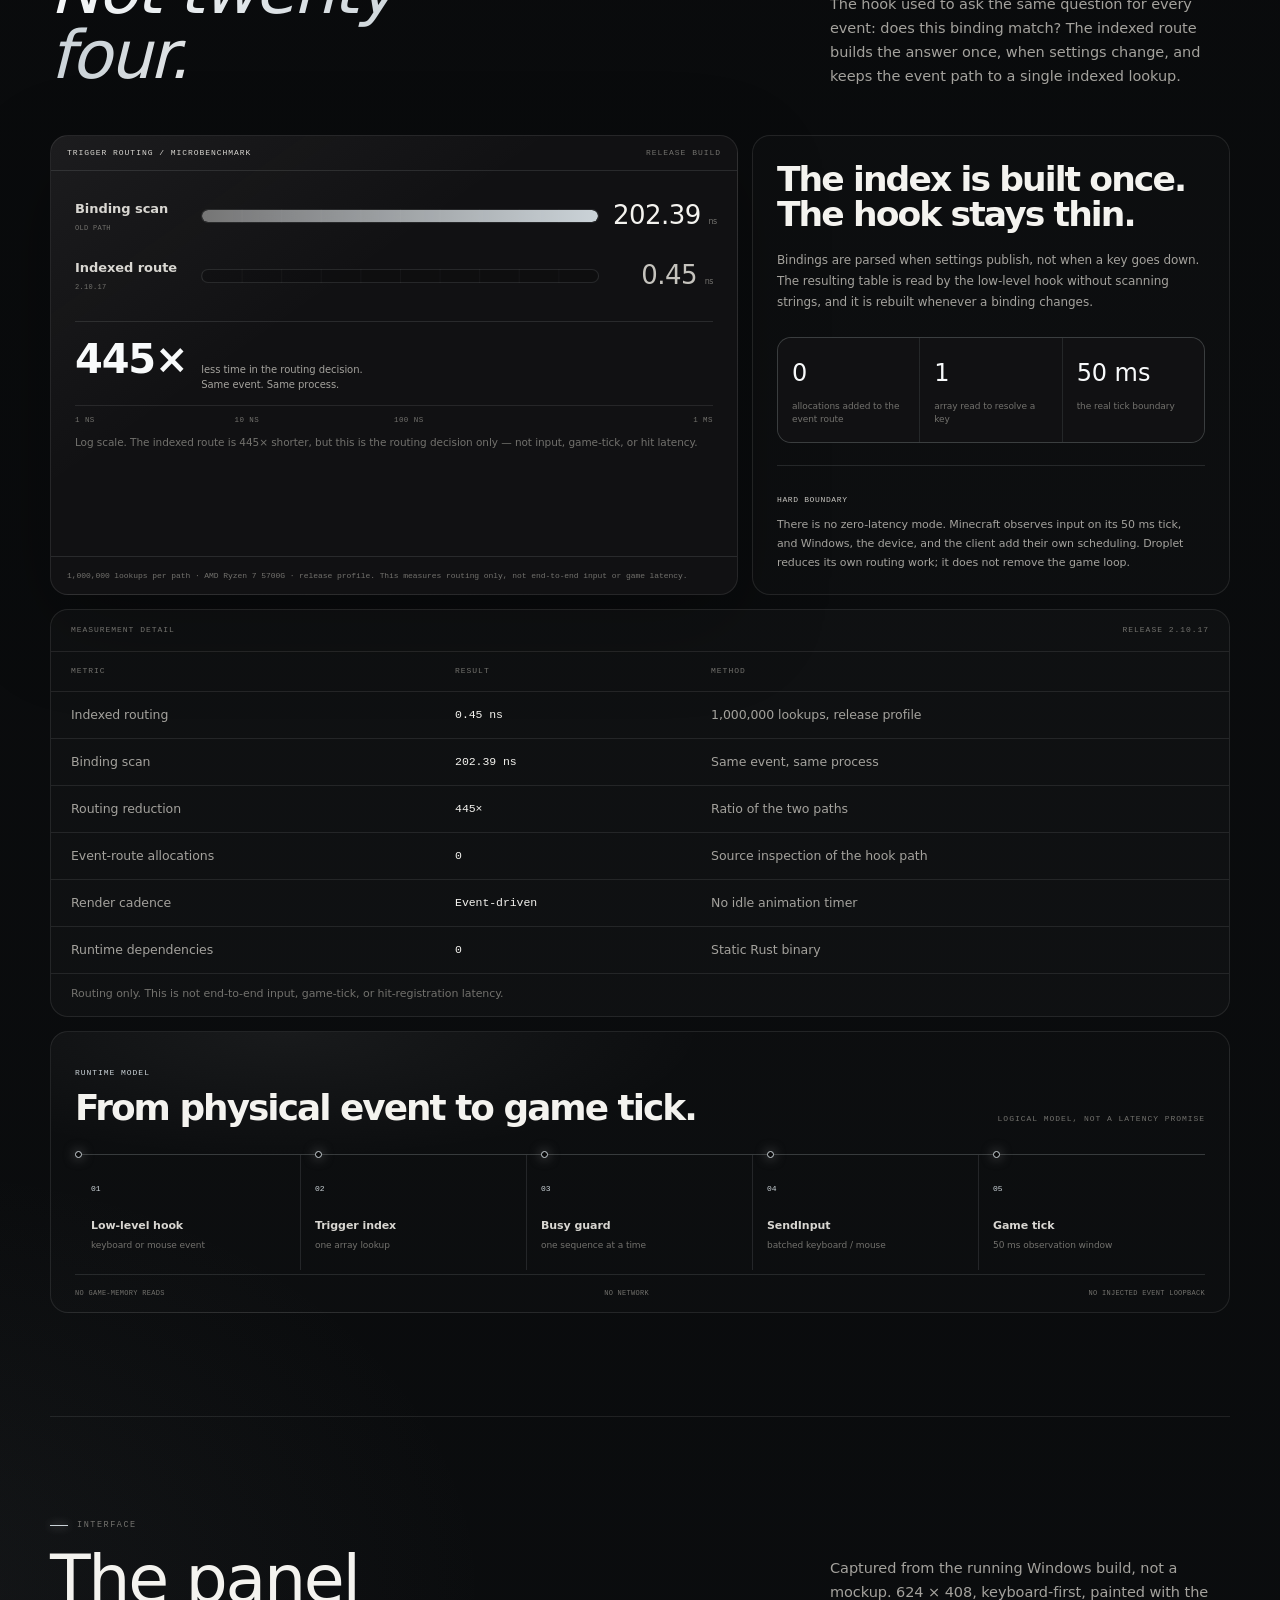
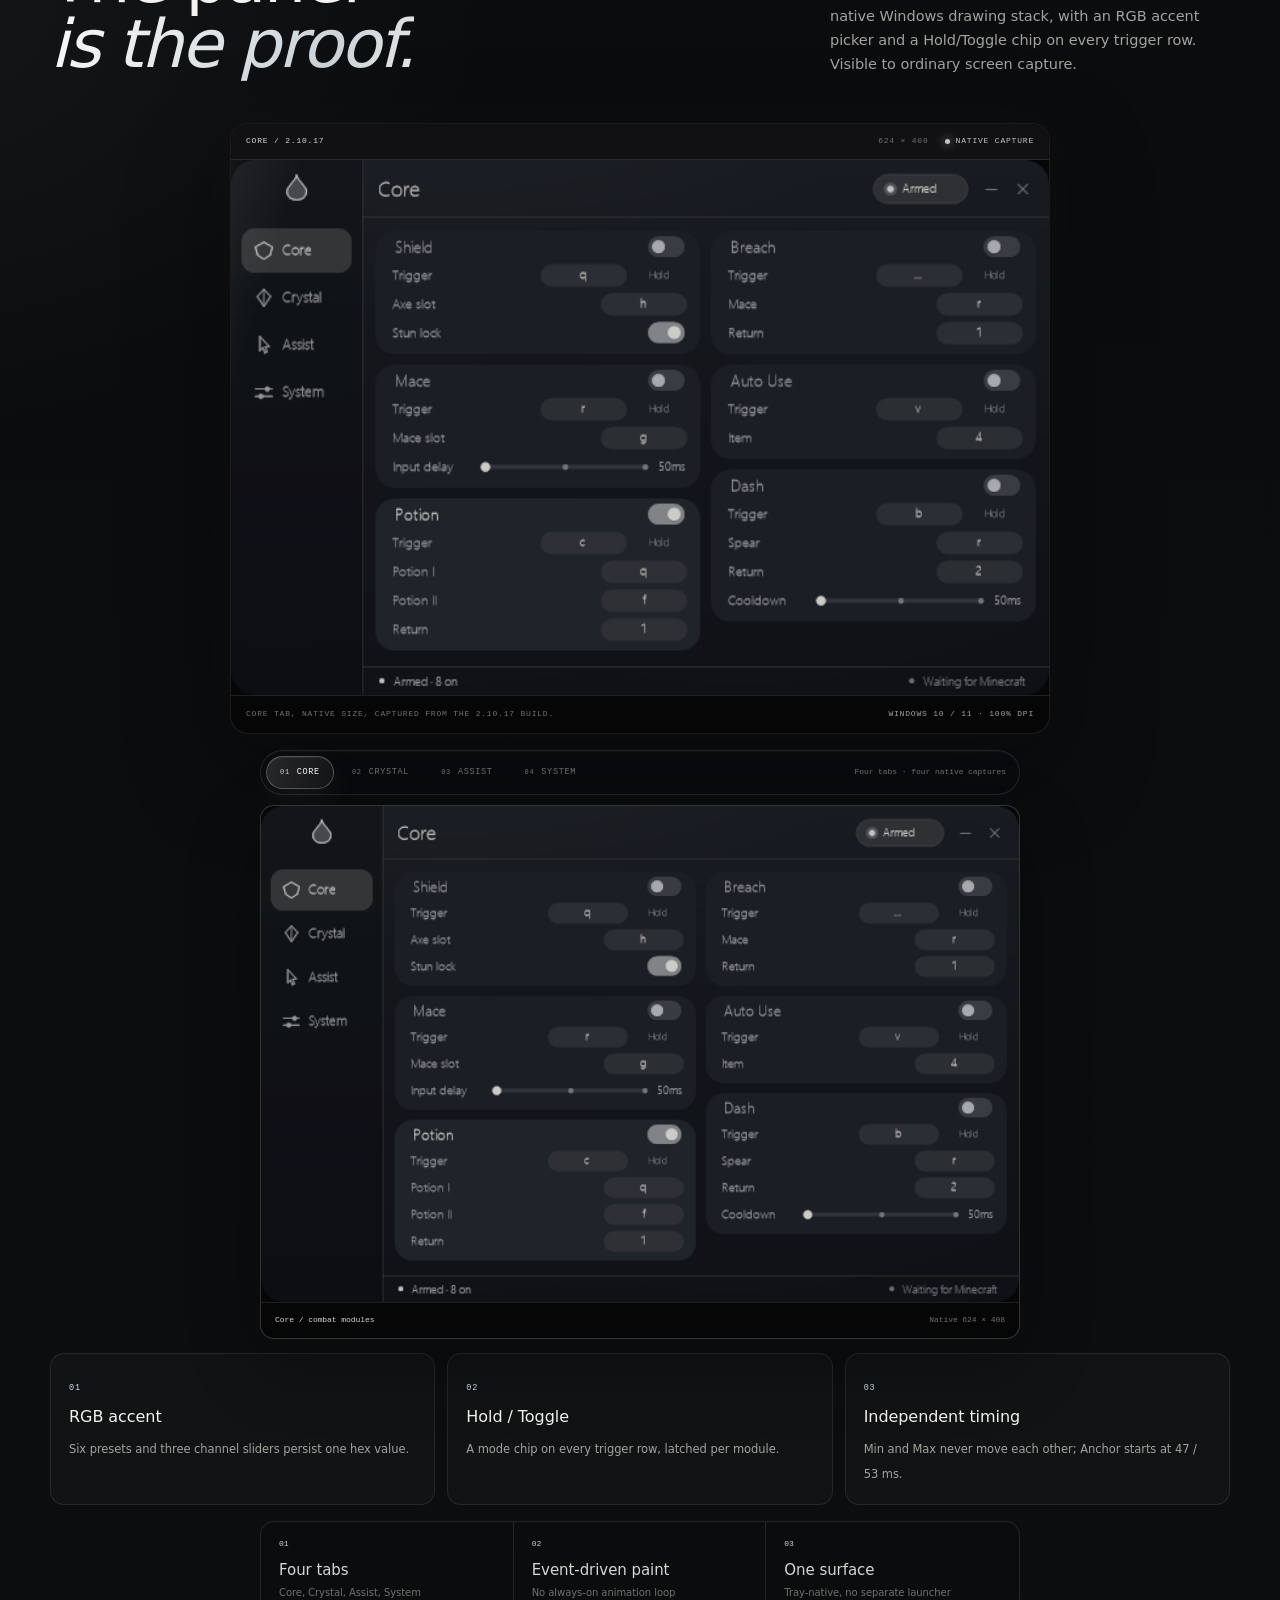
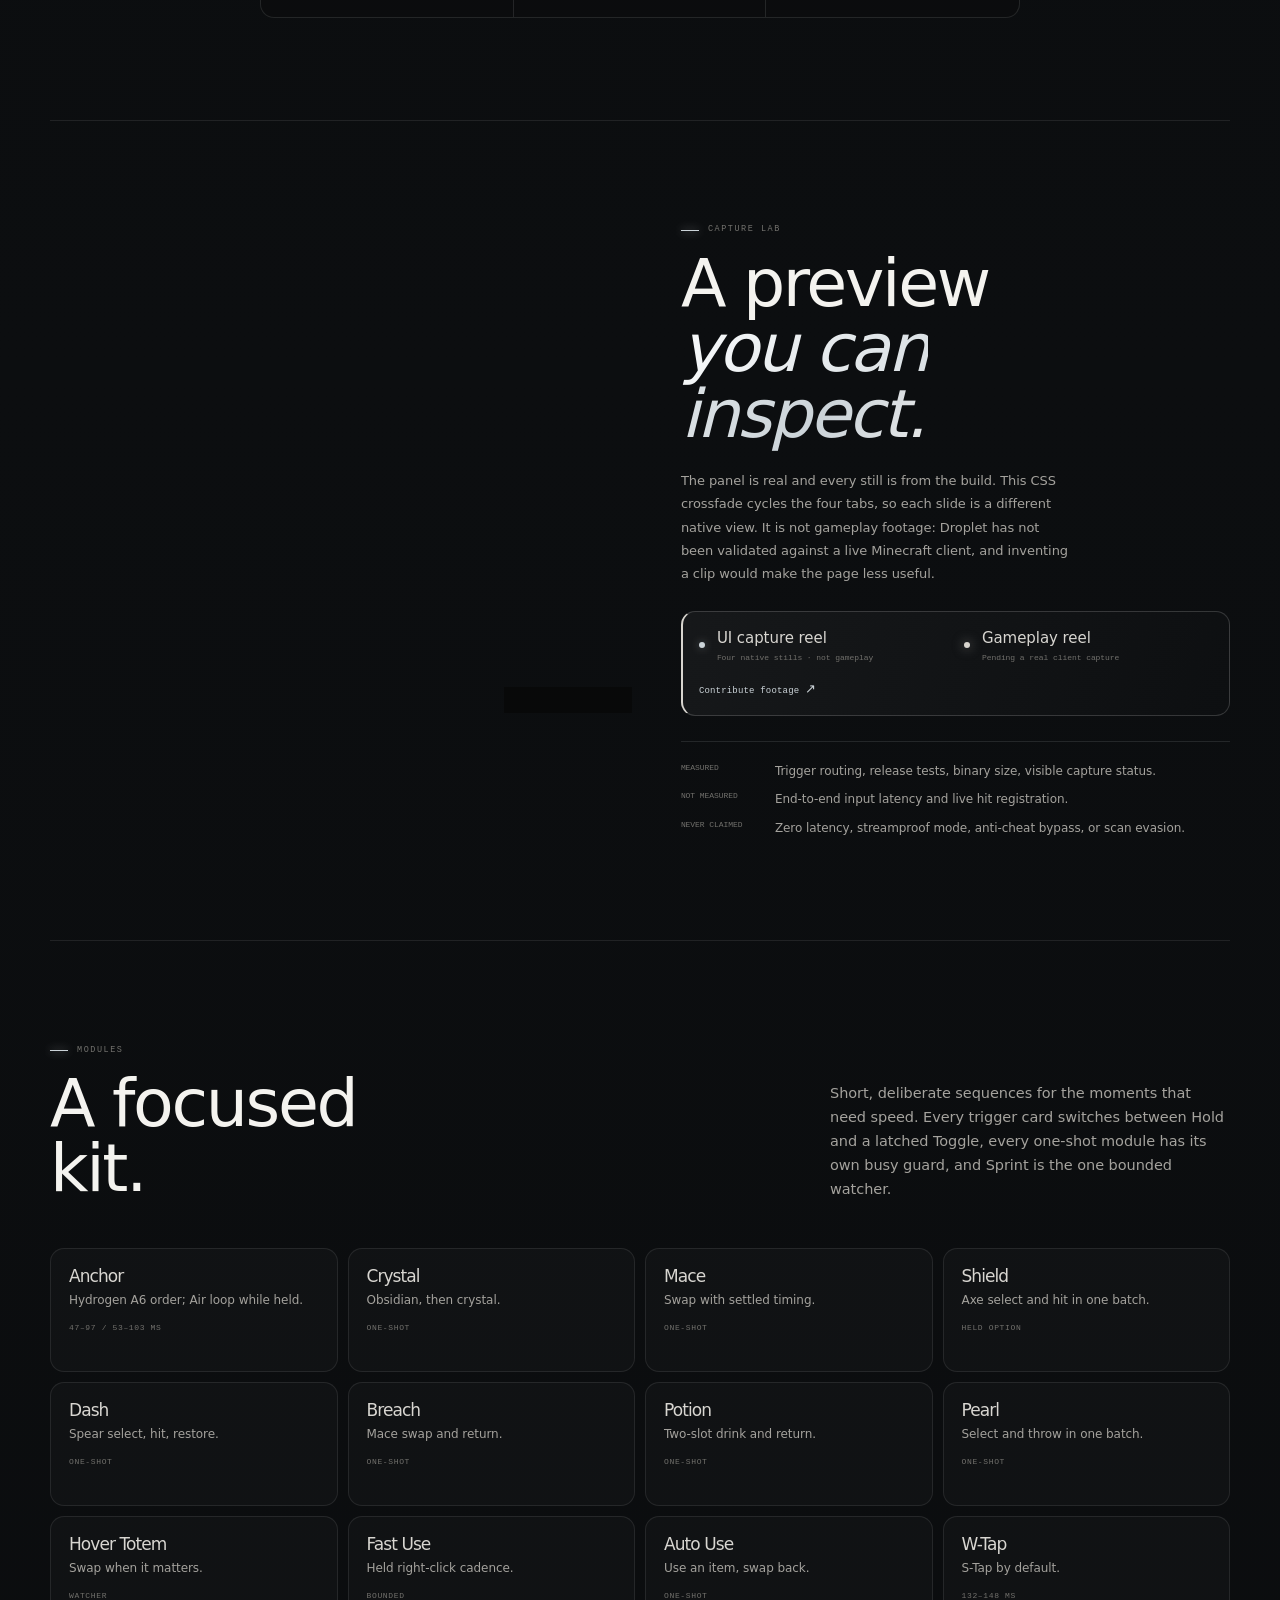
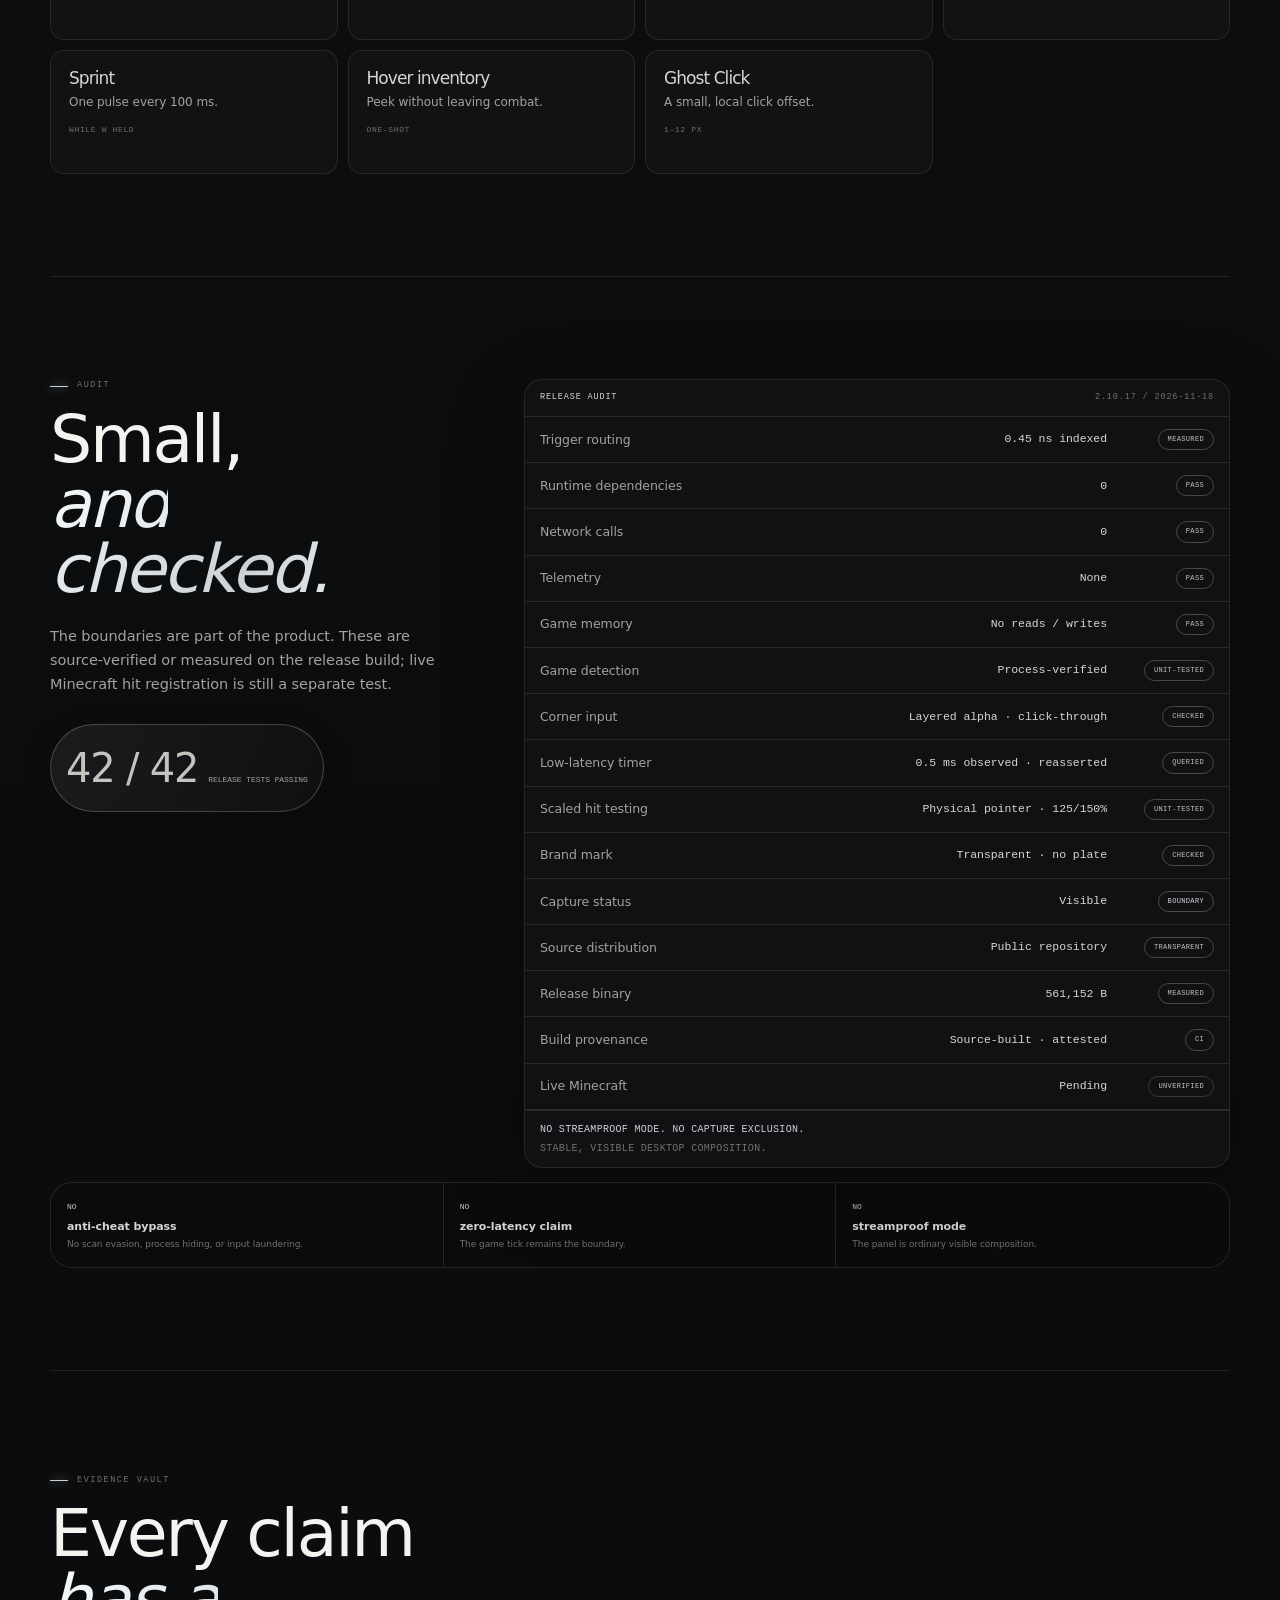
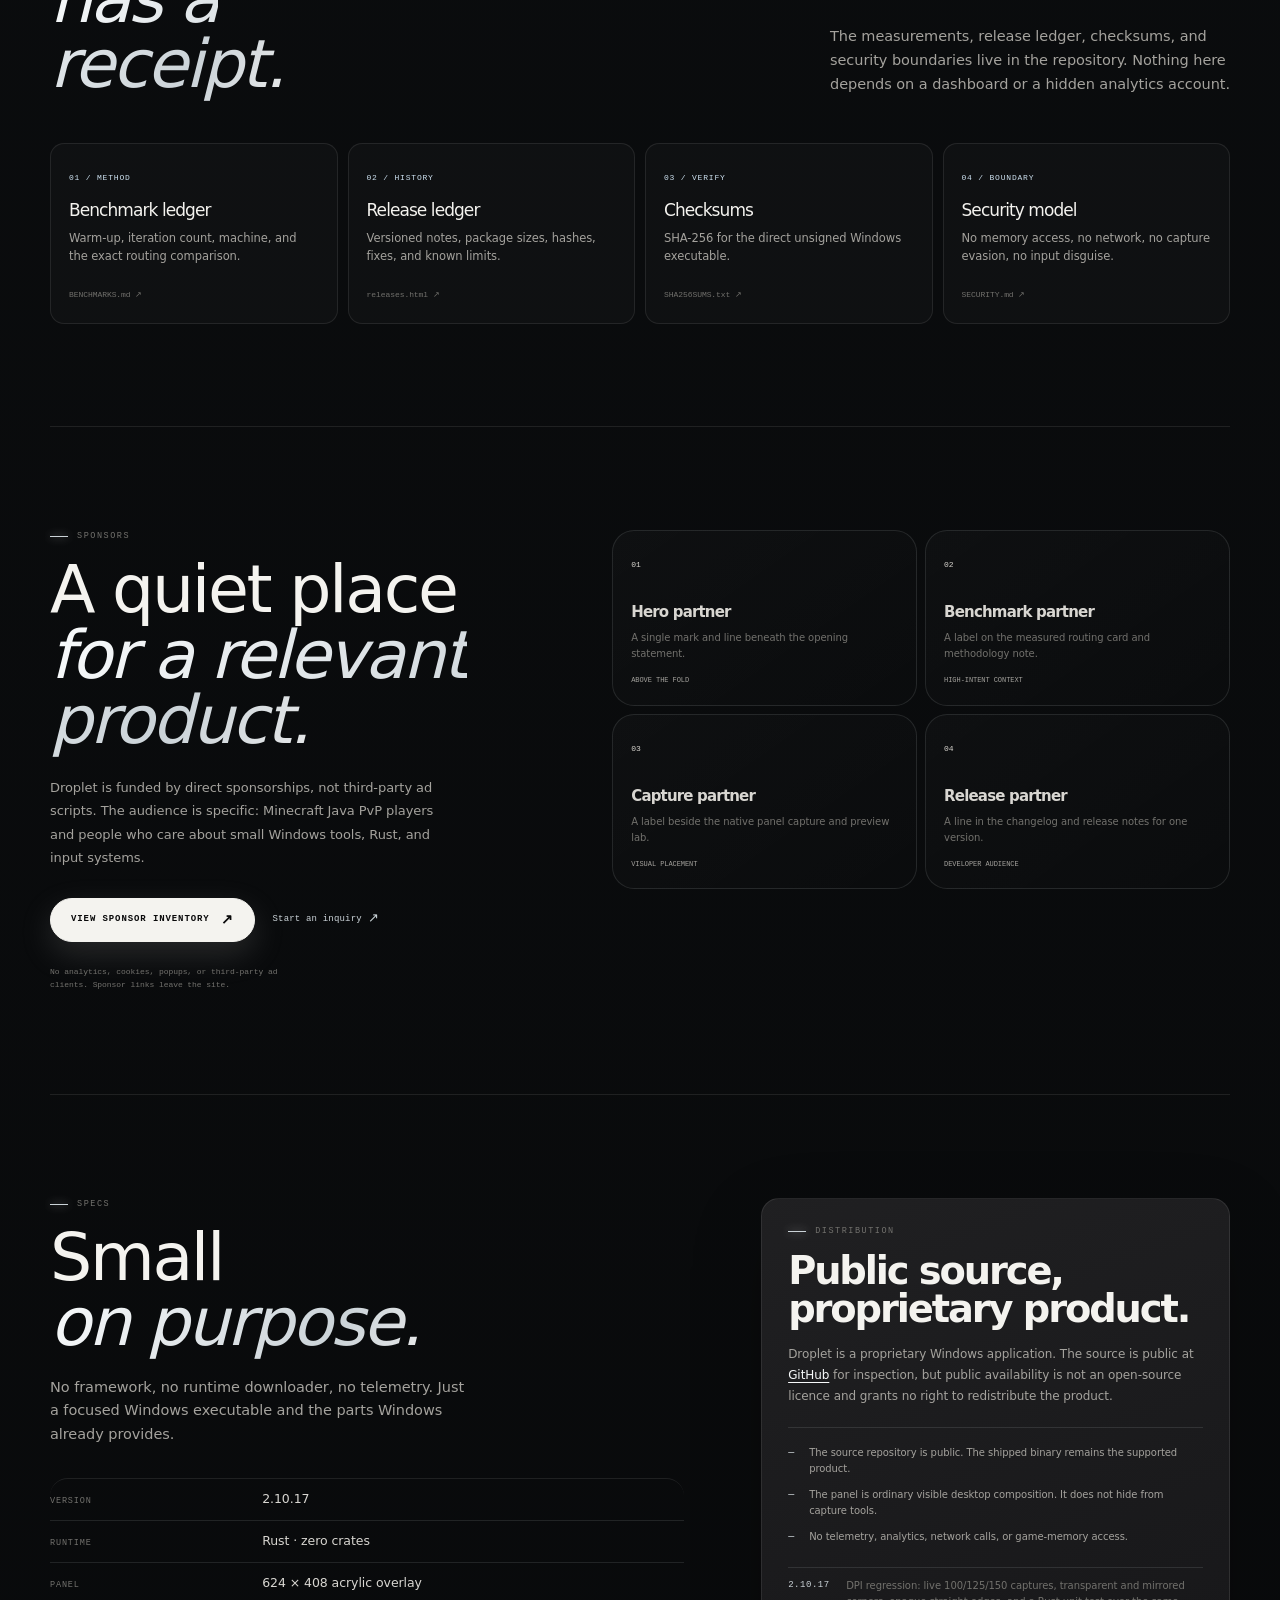
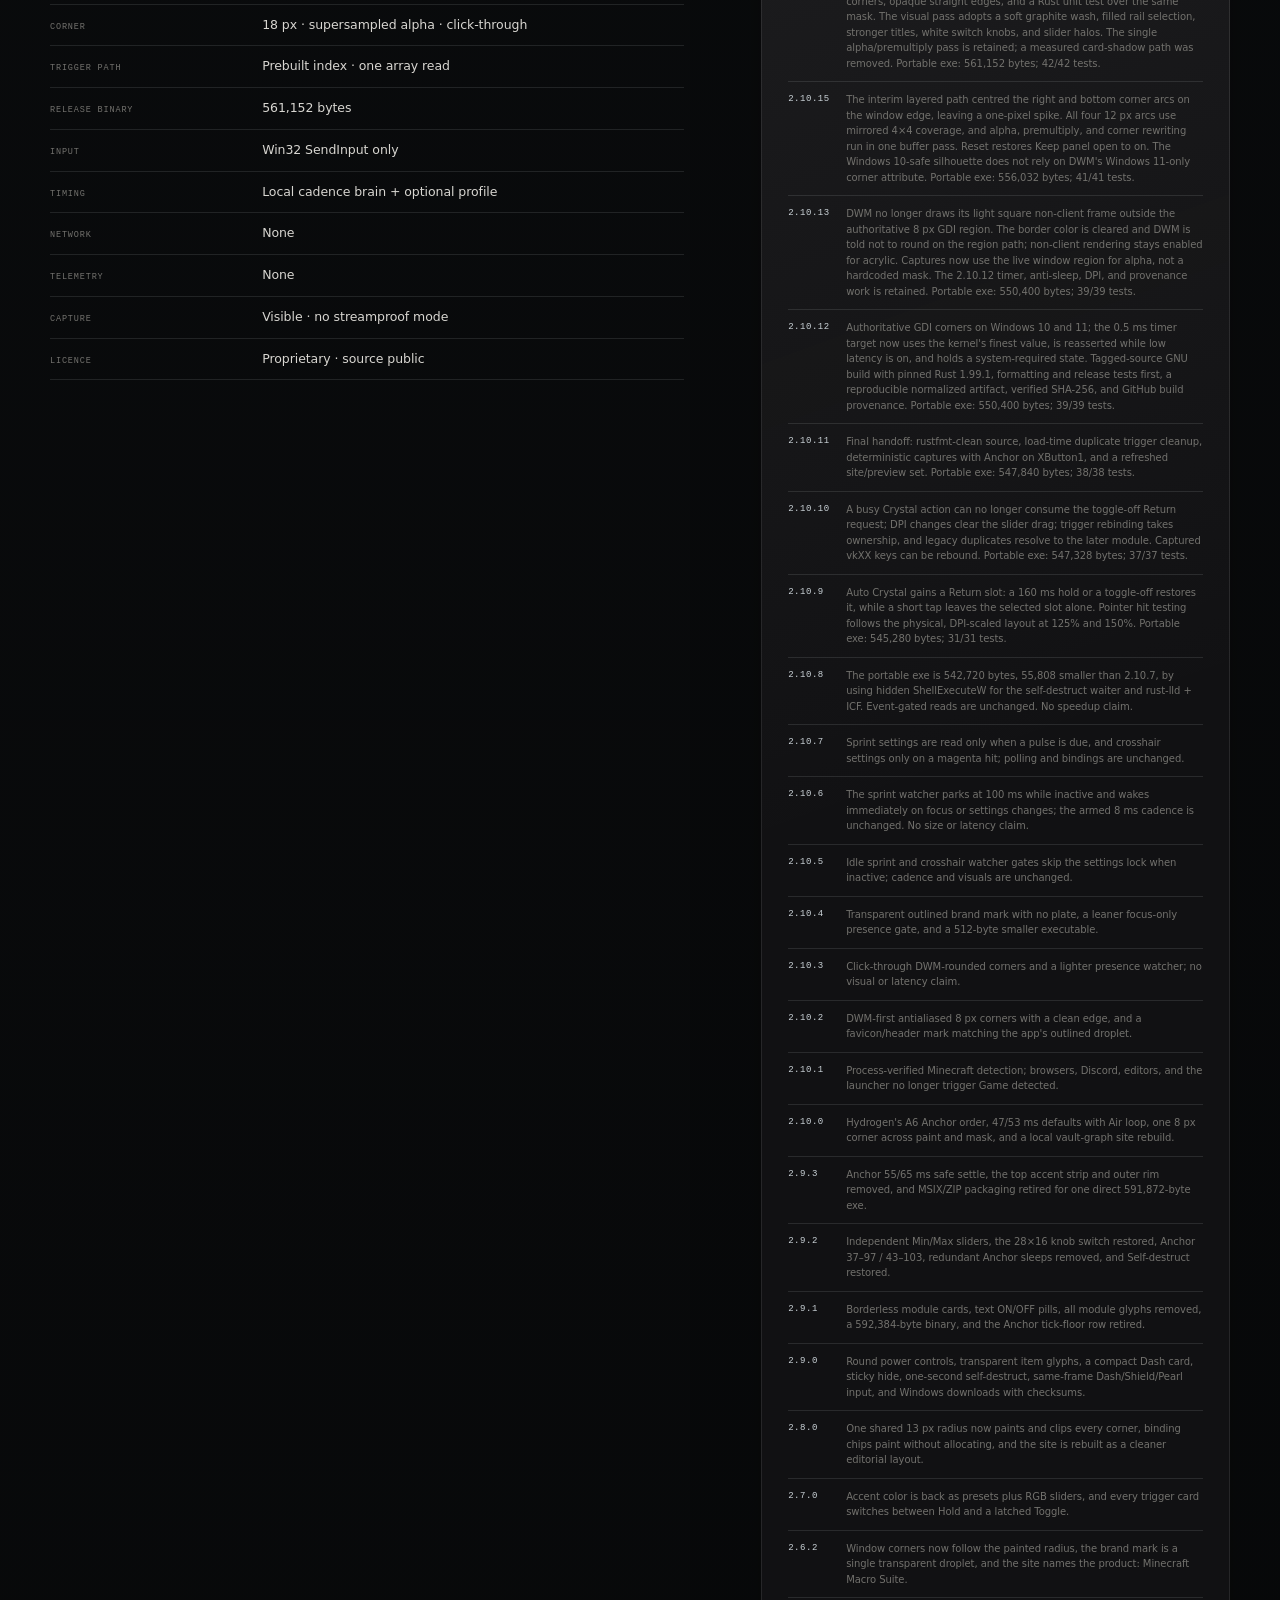
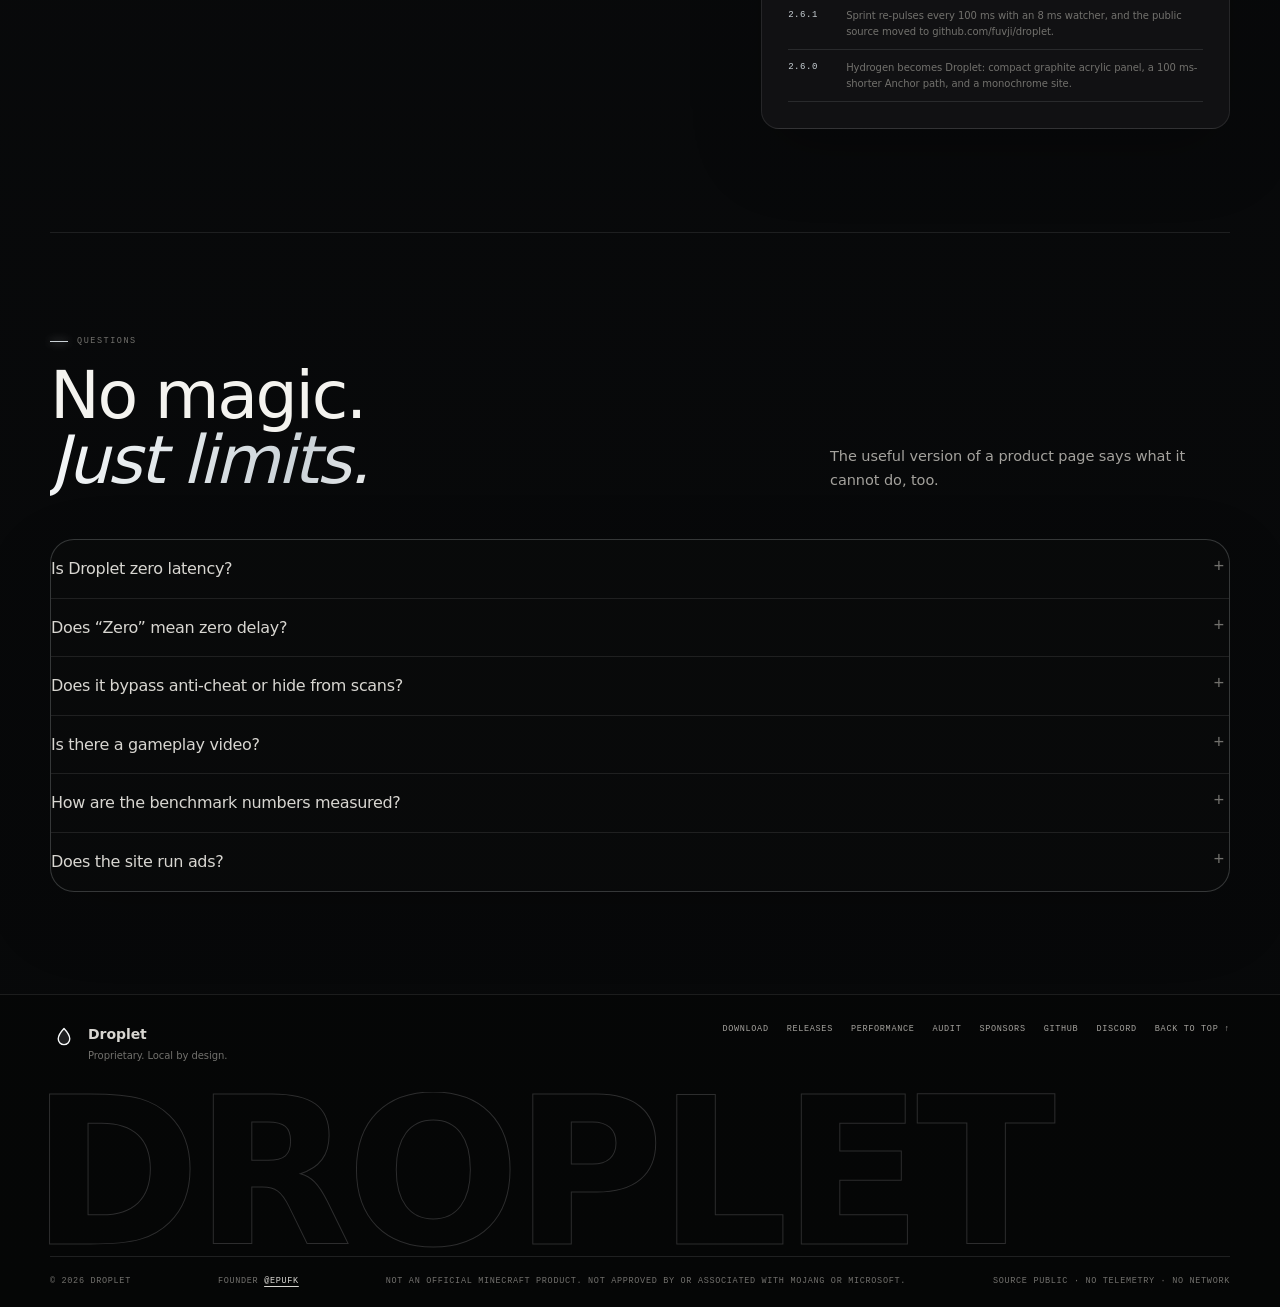
==== commit 4c83bc31: "Publish Droplet 2.10.17 site and captures. Refresh the four native panels, the three DPI images, the" ====
--- a/index.html
+++ b/index.html
@@ -13,31 +13,31 @@
   <meta property="og:title" content="Droplet — Minecraft Zero Macro">
   <meta property="og:description" content="A compact, local Windows keyboard-and-mouse macro suite for Minecraft Java. Pre-indexed routing, exact sequences, no telemetry, no network calls, and no game-memory access.">
   <meta property="og:url" content="https://fuvji.github.io/droplet/">
-  <meta property="og:image" content="https://fuvji.github.io/droplet/assets/droplet-core.png?v=2.10.16">
+  <meta property="og:image" content="https://fuvji.github.io/droplet/assets/droplet-core.png?v=2.10.17">
   <meta property="og:image:width" content="624">
   <meta property="og:image:height" content="408">
   <meta property="og:image:alt" content="The Droplet Minecraft Macro Suite Core panel at native 624 by 408 size.">
   <meta name="twitter:card" content="summary_large_image">
   <meta name="twitter:title" content="Droplet — Minecraft Zero Macro">
   <meta name="twitter:description" content="A compact, local Minecraft Java macro suite for Windows. Exact sequences, visible composition, no game-memory access.">
-  <meta name="twitter:image" content="https://fuvji.github.io/droplet/assets/droplet-core.png?v=2.10.16">
-  <link rel="icon" href="favicon.ico?v=2.10.16-2" type="image/x-icon" sizes="any">
-  <link rel="icon" href="favicon.svg?v=2.10.16-2" type="image/svg+xml" sizes="any">
-  <link rel="icon" href="assets/favicon-32.png?v=2.10.16-2" sizes="32x32" type="image/png">
-  <link rel="icon" href="assets/favicon-16.png?v=2.10.16-2" sizes="16x16" type="image/png">
-  <link rel="apple-touch-icon" href="apple-touch-icon.png?v=2.10.16-2" sizes="180x180" type="image/png">
-  <link rel="apple-touch-icon-precomposed" href="apple-touch-icon.png?v=2.10.16-2" sizes="180x180" type="image/png">
-  <link rel="mask-icon" href="favicon.svg?v=2.10.16-2" color="#f4f3ef">
-  <link rel="manifest" href="site.webmanifest?v=2.10.16-2" type="application/manifest+json">
+  <meta name="twitter:image" content="https://fuvji.github.io/droplet/assets/droplet-core.png?v=2.10.17">
+  <link rel="icon" href="favicon.ico?v=2.10.17-2" type="image/x-icon" sizes="any">
+  <link rel="icon" href="favicon.svg?v=2.10.17-2" type="image/svg+xml" sizes="any">
+  <link rel="icon" href="assets/favicon-32.png?v=2.10.17-2" sizes="32x32" type="image/png">
+  <link rel="icon" href="assets/favicon-16.png?v=2.10.17-2" sizes="16x16" type="image/png">
+  <link rel="apple-touch-icon" href="apple-touch-icon.png?v=2.10.17-2" sizes="180x180" type="image/png">
+  <link rel="apple-touch-icon-precomposed" href="apple-touch-icon.png?v=2.10.17-2" sizes="180x180" type="image/png">
+  <link rel="mask-icon" href="favicon.svg?v=2.10.17-2" color="#f4f3ef">
+  <link rel="manifest" href="site.webmanifest?v=2.10.17-2" type="application/manifest+json">
   <meta name="application-name" content="Droplet">
   <meta name="apple-mobile-web-app-title" content="Droplet">
   <link rel="alternate" type="text/plain" href="llms.txt" title="Droplet plain-text summary">
-  <link rel="stylesheet" href="style.css?v=2.10.16-1">
-  <link rel="stylesheet" href="refine.css?v=2.10.16-1">
-  <link rel="stylesheet" href="vault.css?v=2.10.16">
-  <link rel="stylesheet" href="motion.css?v=2.10.16-4">
+  <link rel="stylesheet" href="style.css?v=2.10.17-1">
+  <link rel="stylesheet" href="refine.css?v=2.10.17-1">
+  <link rel="stylesheet" href="vault.css?v=2.10.17">
+  <link rel="stylesheet" href="motion.css?v=2.10.17-4">
   <script src="downloads.js" defer></script>
-  <script src="motion.js?v=2.10.16-6" defer></script>
+  <script src="motion.js?v=2.10.17-6" defer></script>
 </head>
 <body>
   <a class="skip-link" href="#main">Skip to content</a>
@@ -52,7 +52,7 @@
       <a class="brand" href="./" aria-label="Droplet home">
         <span class="brand-mark" aria-hidden="true"><svg viewBox="0 0 24 24"><path d="M12 2.7S5.7 9.4 5.7 14a6.3 6.3 0 0 0 12.6 0C18.3 9.4 12 2.7 12 2.7Z" fill="currentColor" fill-opacity=".11" stroke="currentColor" stroke-width="1.5" stroke-linejoin="round"/></svg></span>
         <span class="brand-name">Droplet</span>
-        <span class="brand-version">2.10.16</span>
+        <span class="brand-version">2.10.17</span>
       </a>
       <nav class="site-nav" aria-label="Primary">
         <a href="#download">Download</a>
@@ -107,7 +107,7 @@
           <a class="button button-primary" href="downloads/droplet.exe" download data-download-primary><span data-download-label>Download exe</span> <span aria-hidden="true">↓</span></a>
           <a class="button button-quiet" href="#performance">Read the measurements</a>
         </div>
-        <p class="hero-download-note">2.10.16 · Windows x64 · single portable exe</p>
+        <p class="hero-download-note">2.10.17 · Windows x64 · single portable exe</p>
         <ul class="hero-notes" aria-label="Product boundaries">
           <li>Keyboard + mouse only</li>
           <li>Visible to capture</li>
@@ -115,9 +115,9 @@
         </ul>
       </div>
 
-      <aside class="console-card" aria-label="Droplet 2.10.16 runtime card">
+      <aside class="console-card" aria-label="Droplet 2.10.17 runtime card">
         <div class="console-head">
-          <span>Runtime / 2.10.16</span>
+          <span>Runtime / 2.10.17</span>
           <span class="status-live"><i aria-hidden="true"></i>Local</span>
         </div>
         <div class="console-main">
@@ -135,7 +135,7 @@
         </div>
         <dl class="console-grid">
           <div><dt>Release tests</dt><dd>42 / 42</dd></div>
-          <div><dt>Release binary</dt><dd>558,080 B</dd></div>
+          <div><dt>Release binary</dt><dd>561,152 B</dd></div>
           <div><dt>Game tick</dt><dd>50 ms</dd></div>
           <div><dt>Runtime deps</dt><dd>0</dd></div>
         </dl>
@@ -148,7 +148,7 @@
 
     <section class="proof-rail wrap" aria-label="Measured release facts">
       <div><strong>445×</strong><span>routing lookup reduction</span></div>
-      <div><strong>558,080</strong><span>bytes · release exe</span></div>
+      <div><strong>561,152</strong><span>bytes · release exe</span></div>
       <div><strong>42 / 42</strong><span>release tests passing</span></div>
       <div><strong>0</strong><span>network calls</span></div>
     </section>
@@ -176,7 +176,7 @@
       </div>
       <div class="vault-shell">
         <div class="vault-toolbar">
-          <span><i aria-hidden="true"></i>Vault / 2.10.16</span>
+          <span><i aria-hidden="true"></i>Vault / 2.10.17</span>
           <span>Nodes 13</span>
           <span>Edges 18</span>
           <span>Outbound 0</span>
@@ -283,7 +283,7 @@
           <p class="section-tag"><span aria-hidden="true"></span>Download</p>
           <h2 id="download-title">Take the<br><em>small build.</em></h2>
         </div>
-        <p class="section-lede">One direct executable and nothing else. No installer, package registration, runtime downloader, account, or telemetry. The executable is 558,080 bytes and runs locally.</p>
+        <p class="section-lede">One direct executable and nothing else. No installer, package registration, runtime downloader, account, or telemetry. The executable is 561,152 bytes and runs locally.</p>
       </div>
 
       <div class="download-grid" data-platform-grid>
@@ -295,7 +295,7 @@
             <a class="button button-primary" href="downloads/droplet.exe" download>Download exe <span aria-hidden="true">↓</span></a>
             <a class="text-link" href="downloads/SHA256SUMS.txt">Checksums <span aria-hidden="true">↗</span></a>
           </div>
-          <small>558,080 B · single exe · no MSIX or ZIP</small>
+          <small>561,152 B · single exe · no MSIX or ZIP</small>
         </article>
         <article class="download-card is-muted" data-os="linux">
           <div class="download-head"><span class="download-icon">LNX</span><span class="download-state is-pending">Port tracked</span></div>
@@ -312,7 +312,7 @@
           <small>No .dmg, .zip, or .img is published because no macOS build exists.</small>
         </article>
       </div>
-      <p class="download-note"><strong>2.10.16 checks:</strong> the live panel is captured at 100%, 125%, and 150% DPI. The regression requires all four alpha corners to be transparent, the corner boxes to mirror on both axes, and the straight edges to stay opaque; a unit test applies the same rule at every scale. The visual pass adds a graphite wash, a filled rail selection, stronger titles, white switch knobs, and slider thumb halos without changing the 624×408 layout. <strong>Keep panel open</strong> stays on by default and Reset restores it. Low latency still requests the kernel's finest timer value, reasserts 0.5 ms while enabled, and holds a system-required execution state. The OS can still deny 0.5 ms on hardware that does not expose it, and the UI reports the value actually granted.</p>
+      <p class="download-note"><strong>2.10.17 checks:</strong> the live panel is captured at 100%, 125%, and 150% DPI. The regression requires all four alpha corners to be transparent, the corner boxes to mirror on both axes, and the straight edges to stay opaque; a unit test applies the same rule at every scale. The visual pass adds a graphite wash, a filled rail selection, stronger titles, white switch knobs, and slider thumb halos without changing the 624×408 layout. <strong>Keep panel open</strong> stays on by default and Reset restores it. Low latency still requests the kernel's finest timer value, reasserts 0.5 ms while enabled, and holds a system-required execution state. The OS can still deny 0.5 ms on hardware that does not expose it, and the UI reports the value actually granted.</p>
       <p class="download-note" data-platform-note>Droplet ships a Windows x64 build. This page checks your platform locally and never sends it anywhere.</p>
       <div class="download-verify">
         <span>Verify</span><code>sha256sum -c SHA256SUMS.txt</code>
@@ -339,7 +339,7 @@
               <strong>202.39 <small>ns</small></strong>
             </div>
             <div class="benchmark-row is-fast">
-              <div class="bench-label"><span>Indexed route</span><small>2.10.16</small></div>
+              <div class="bench-label"><span>Indexed route</span><small>2.10.17</small></div>
               <div class="bench-track"><i class="bar-thin"></i></div>
               <strong>0.45 <small>ns</small></strong>
             </div>
@@ -369,7 +369,7 @@
       </div>
 
       <div class="measure-card">
-        <div class="measure-head"><span>Measurement detail</span><span>Release 2.10.16</span></div>
+        <div class="measure-head"><span>Measurement detail</span><span>Release 2.10.17</span></div>
         <table class="measure-table">
           <thead><tr><th>Metric</th><th>Result</th><th>Method</th></tr></thead>
           <tbody>
@@ -414,16 +414,16 @@
 
       <figure class="media-frame">
         <div class="media-bar">
-          <span class="media-title">CORE / 2.10.16</span>
+          <span class="media-title">CORE / 2.10.17</span>
           <span class="media-meta">624 × 408</span>
           <span class="media-live"><i aria-hidden="true"></i>Native capture</span>
         </div>
         <div class="media-image">
-          <img src="assets/droplet-core.png?v=2.10.16" width="624" height="408" alt="The Droplet 2.10.16 Core panel showing Shield, Mace, Potion, Breach, Auto Use, and Dash modules with their bindings and timing controls." loading="lazy" decoding="async">
+          <img src="assets/droplet-core.png?v=2.10.17" width="624" height="408" alt="The Droplet 2.10.17 Core panel showing Shield, Mace, Potion, Breach, Auto Use, and Dash modules with their bindings and timing controls." loading="lazy" decoding="async">
           <span class="scanline" aria-hidden="true"></span>
         </div>
         <figcaption class="media-caption">
-          <span>Core tab, native size, captured from the 2.10.16 build.</span>
+          <span>Core tab, native size, captured from the 2.10.17 build.</span>
           <span>Windows 10 / 11 · 100% DPI</span>
         </figcaption>
       </figure>
@@ -442,19 +442,19 @@
         </div>
         <div class="preview-stage">
           <figure class="preview-pane pane-core">
-            <img src="assets/droplet-core.png?v=2.10.16" width="624" height="408" alt="Native Core tab with Shield, Mace, Potion, Breach, Auto Use, and Dash controls." loading="lazy" decoding="async">
+            <img src="assets/droplet-core.png?v=2.10.17" width="624" height="408" alt="Native Core tab with Shield, Mace, Potion, Breach, Auto Use, and Dash controls." loading="lazy" decoding="async">
             <figcaption><span>Core / combat modules</span><span>Native 624 × 408</span></figcaption>
           </figure>
           <figure class="preview-pane pane-crystal">
-            <img src="assets/droplet-crystal.png?v=2.10.16" width="624" height="408" alt="Native Crystal tab with Auto Crystal, Anchor, Hover Totem, and Pearl controls." loading="lazy" decoding="async">
+            <img src="assets/droplet-crystal.png?v=2.10.17" width="624" height="408" alt="Native Crystal tab with Auto Crystal, Anchor, Hover Totem, and Pearl controls." loading="lazy" decoding="async">
             <figcaption><span>Crystal / anchor + totem</span><span>Native 624 × 408</span></figcaption>
           </figure>
           <figure class="preview-pane pane-assist">
-            <img src="assets/droplet-assist.png?v=2.10.16" width="624" height="408" alt="Native Assist tab with Fast Use, Sprint, Ghost Click, and W-Tap timing controls." loading="lazy" decoding="async">
+            <img src="assets/droplet-assist.png?v=2.10.17" width="624" height="408" alt="Native Assist tab with Fast Use, Sprint, Ghost Click, and W-Tap timing controls." loading="lazy" decoding="async">
             <figcaption><span>Assist / timing tools</span><span>Native 624 × 408</span></figcaption>
           </figure>
           <figure class="preview-pane pane-system">
-            <img src="assets/droplet-system.png?v=2.10.16" width="624" height="408" alt="Native System tab with appearance, session, danger zone, and performance controls." loading="lazy" decoding="async">
+            <img src="assets/droplet-system.png?v=2.10.17" width="624" height="408" alt="Native System tab with appearance, session, danger zone, and performance controls." loading="lazy" decoding="async">
             <figcaption><span>System / appearance + session</span><span>Native 624 × 408</span></figcaption>
           </figure>
         </div>
@@ -478,10 +478,10 @@
         <div class="capture-frame">
           <div class="capture-chrome"><span>UI REEL / FOUR TABS</span><span>624 × 408 STILLS</span><span class="status-live"><i aria-hidden="true"></i>Visible</span></div>
           <div class="capture-image capture-reel" role="img" aria-label="Silent CSS crossfade of the native Core, Crystal, Assist, and System panels. Native stills, not gameplay.">
-            <img class="reel-frame" src="assets/droplet-core.png?v=2.10.16" width="624" height="408" alt="" loading="lazy" decoding="async">
-            <img class="reel-frame reel-2" src="assets/droplet-crystal.png?v=2.10.16" width="624" height="408" alt="" loading="lazy" decoding="async">
-            <img class="reel-frame reel-3" src="assets/droplet-assist.png?v=2.10.16" width="624" height="408" alt="" loading="lazy" decoding="async">
-            <img class="reel-frame reel-4" src="assets/droplet-system.png?v=2.10.16" width="624" height="408" alt="" loading="lazy" decoding="async">
+            <img class="reel-frame" src="assets/droplet-core.png?v=2.10.17" width="624" height="408" alt="" loading="lazy" decoding="async">
+            <img class="reel-frame reel-2" src="assets/droplet-crystal.png?v=2.10.17" width="624" height="408" alt="" loading="lazy" decoding="async">
+            <img class="reel-frame reel-3" src="assets/droplet-assist.png?v=2.10.17" width="624" height="408" alt="" loading="lazy" decoding="async">
+            <img class="reel-frame reel-4" src="assets/droplet-system.png?v=2.10.17" width="624" height="408" alt="" loading="lazy" decoding="async">
             <span class="capture-tag">NATIVE UI / NOT GAMEPLAY</span>
           </div>
           <div class="capture-caption"><span>Core → Crystal → Assist → System</span><span>Silent stills, crossfaded</span></div>
@@ -543,7 +543,7 @@
         </div>
 
         <div class="audit-panel">
-          <div class="audit-head"><span>Release audit</span><span>2.10.16 / 2026-11-18</span></div>
+          <div class="audit-head"><span>Release audit</span><span>2.10.17 / 2026-11-18</span></div>
           <ul class="audit-list">
             <li><span class="audit-name">Trigger routing</span><span class="audit-value">0.45 ns indexed</span><span class="audit-state is-pass">measured</span></li>
             <li><span class="audit-name">Runtime dependencies</span><span class="audit-value">0</span><span class="audit-state is-pass">pass</span></li>
@@ -557,7 +557,7 @@
             <li><span class="audit-name">Brand mark</span><span class="audit-value">Transparent · no plate</span><span class="audit-state is-pass">checked</span></li>
             <li><span class="audit-name">Capture status</span><span class="audit-value">Visible</span><span class="audit-state is-boundary">boundary</span></li>
             <li><span class="audit-name">Source distribution</span><span class="audit-value">Public repository</span><span class="audit-state is-pass">transparent</span></li>
-            <li><span class="audit-name">Release binary</span><span class="audit-value">558,080 B</span><span class="audit-state is-pass">measured</span></li>
+            <li><span class="audit-name">Release binary</span><span class="audit-value">561,152 B</span><span class="audit-state is-pass">measured</span></li>
             <li><span class="audit-name">Build provenance</span><span class="audit-value">Source-built · attested</span><span class="audit-state is-pass">CI</span></li>
             <li><span class="audit-name">Live Minecraft</span><span class="audit-value">Pending</span><span class="audit-state is-open">unverified</span></li>
           </ul>
@@ -619,12 +619,12 @@
             <p class="section-lede">No framework, no runtime downloader, no telemetry. Just a focused Windows executable and the parts Windows already provides.</p>
           </div>
           <dl class="spec-list">
-            <div class="spec-row"><dt>Version</dt><dd>2.10.16</dd></div>
+            <div class="spec-row"><dt>Version</dt><dd>2.10.17</dd></div>
             <div class="spec-row"><dt>Runtime</dt><dd>Rust · zero crates</dd></div>
             <div class="spec-row"><dt>Panel</dt><dd>624 × 408 acrylic overlay</dd></div>
-            <div class="spec-row"><dt>Corner</dt><dd>12 px · supersampled alpha · click-through</dd></div>
+            <div class="spec-row"><dt>Corner</dt><dd>18 px · supersampled alpha · click-through</dd></div>
             <div class="spec-row"><dt>Trigger path</dt><dd>Prebuilt index · one array read</dd></div>
-            <div class="spec-row"><dt>Release binary</dt><dd>558,080 bytes</dd></div>
+            <div class="spec-row"><dt>Release binary</dt><dd>561,152 bytes</dd></div>
             <div class="spec-row"><dt>Input</dt><dd>Win32 SendInput only</dd></div>
             <div class="spec-row"><dt>Timing</dt><dd>Local cadence brain + optional profile</dd></div>
             <div class="spec-row"><dt>Network</dt><dd>None</dd></div>
@@ -644,7 +644,7 @@
             <li>No telemetry, analytics, network calls, or game-memory access.</li>
           </ul>
           <div class="release-notes">
-            <div><span>2.10.16</span><p>DPI regression: live 100/125/150 captures, transparent and mirrored corners, opaque straight edges, and a Rust unit test over the same mask. The visual pass adopts a soft graphite wash, filled rail selection, stronger titles, white switch knobs, and slider halos. The single alpha/premultiply pass is retained; a measured card-shadow path was removed. Portable exe: 558,080 bytes; 42/42 tests.</p></div>
+            <div><span>2.10.17</span><p>DPI regression: live 100/125/150 captures, transparent and mirrored corners, opaque straight edges, and a Rust unit test over the same mask. The visual pass adopts a soft graphite wash, filled rail selection, stronger titles, white switch knobs, and slider halos. The single alpha/premultiply pass is retained; a measured card-shadow path was removed. Portable exe: 561,152 bytes; 42/42 tests.</p></div>
             <div><span>2.10.15</span><p>The interim layered path centred the right and bottom corner arcs on the window edge, leaving a one-pixel spike. All four 12 px arcs use mirrored 4×4 coverage, and alpha, premultiply, and corner rewriting run in one buffer pass. Reset restores Keep panel open to on. The Windows 10-safe silhouette does not rely on DWM's Windows 11-only corner attribute. Portable exe: 556,032 bytes; 41/41 tests.</p></div>
             <div><span>2.10.13</span><p>DWM no longer draws its light square non-client frame outside the authoritative 8 px GDI region. The border color is cleared and DWM is told not to round on the region path; non-client rendering stays enabled for acrylic. Captures now use the live window region for alpha, not a hardcoded mask. The 2.10.12 timer, anti-sleep, DPI, and provenance work is retained. Portable exe: 550,400 bytes; 39/39 tests.</p></div>
             <div><span>2.10.12</span><p>Authoritative GDI corners on Windows 10 and 11; the 0.5 ms timer target now uses the kernel's finest value, is reasserted while low latency is on, and holds a system-required state. Tagged-source GNU build with pinned Rust 1.99.1, formatting and release tests first, a reproducible normalized artifact, verified SHA-256, and GitHub build provenance. Portable exe: 550,400 bytes; 39/39 tests.</p></div>
